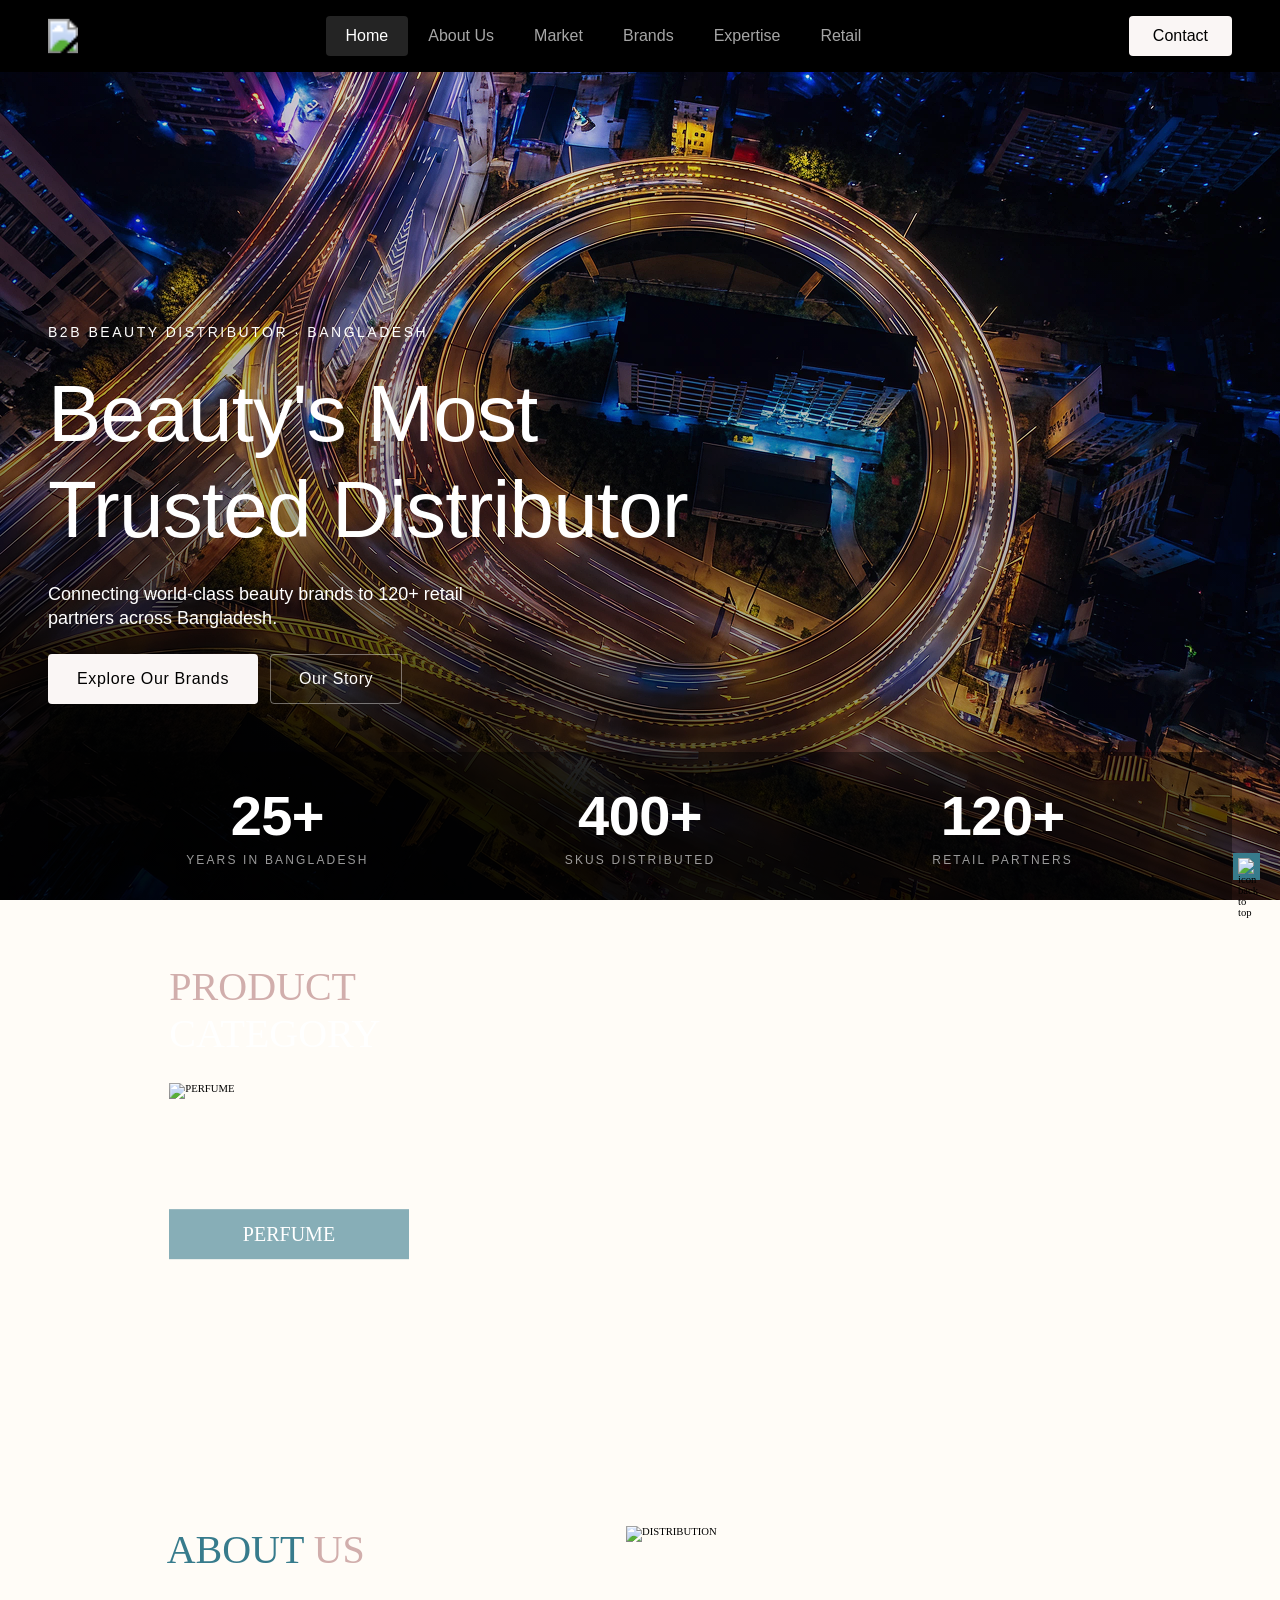
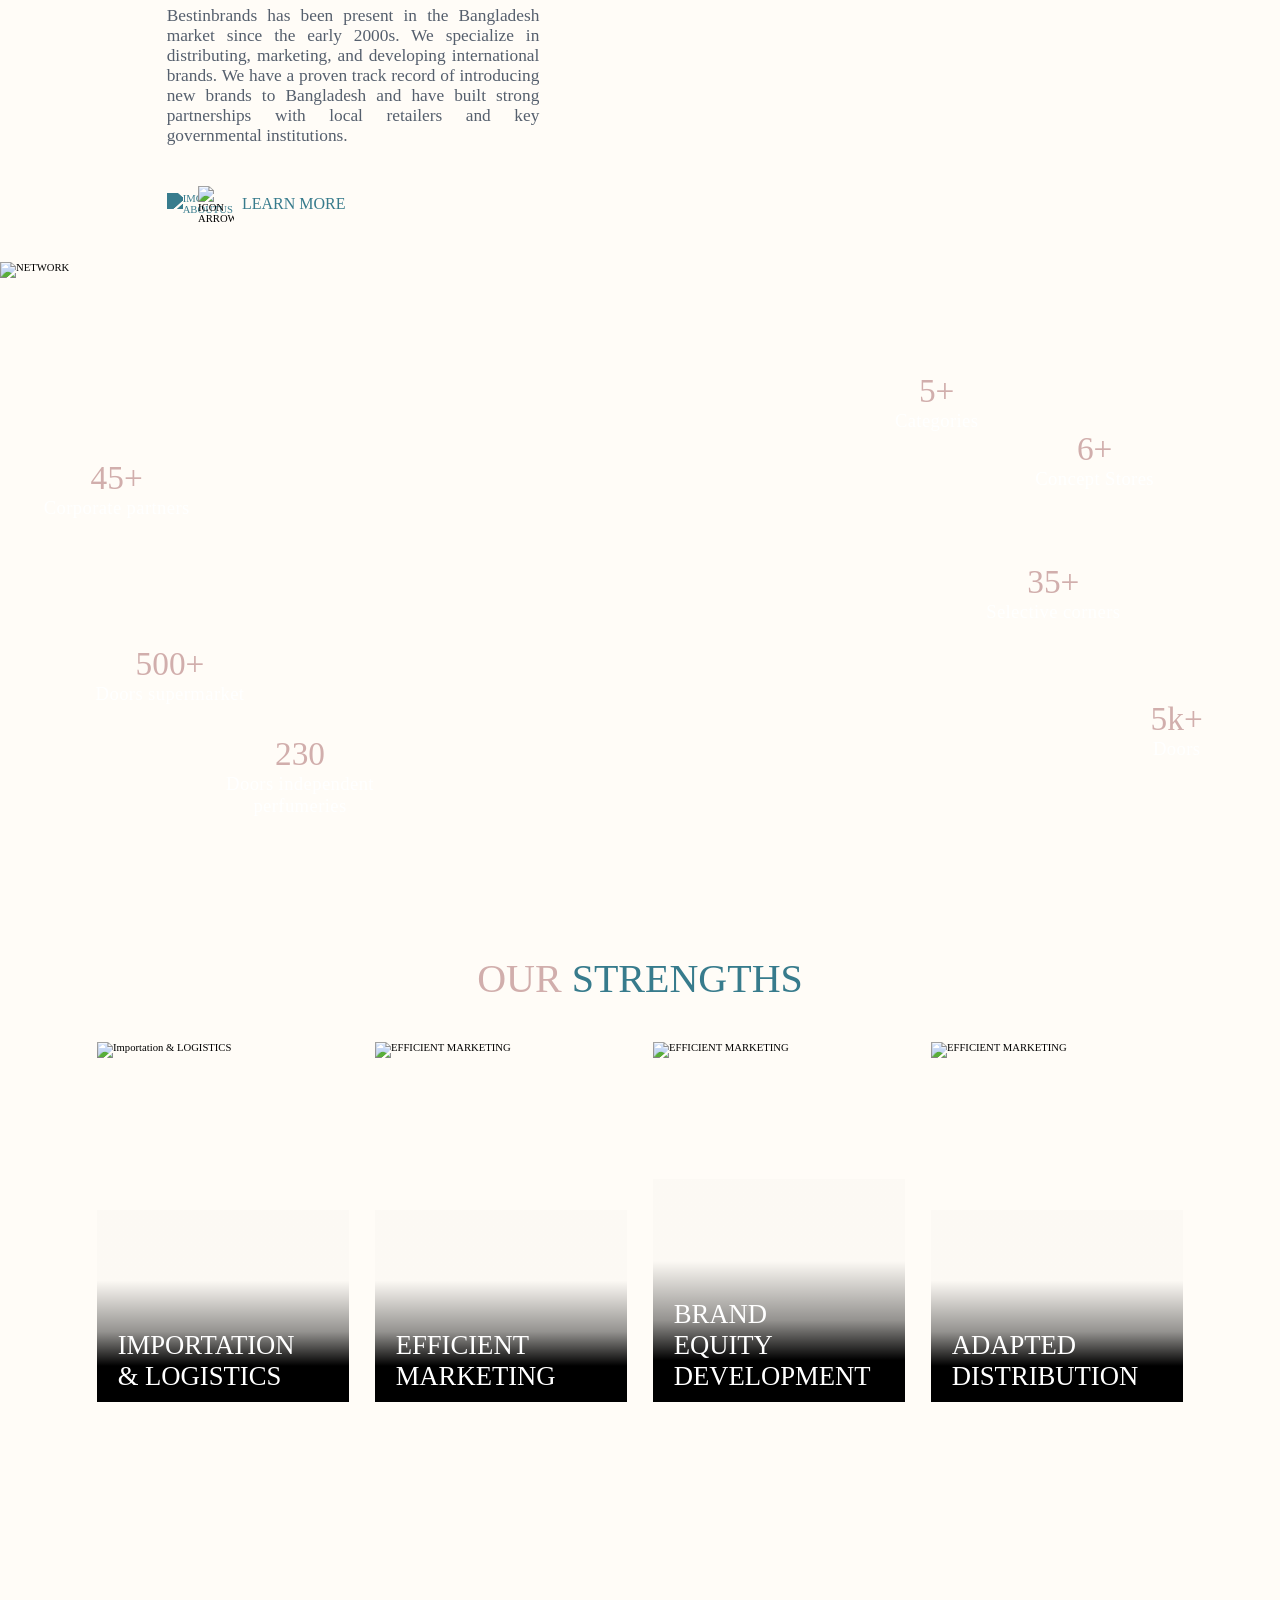
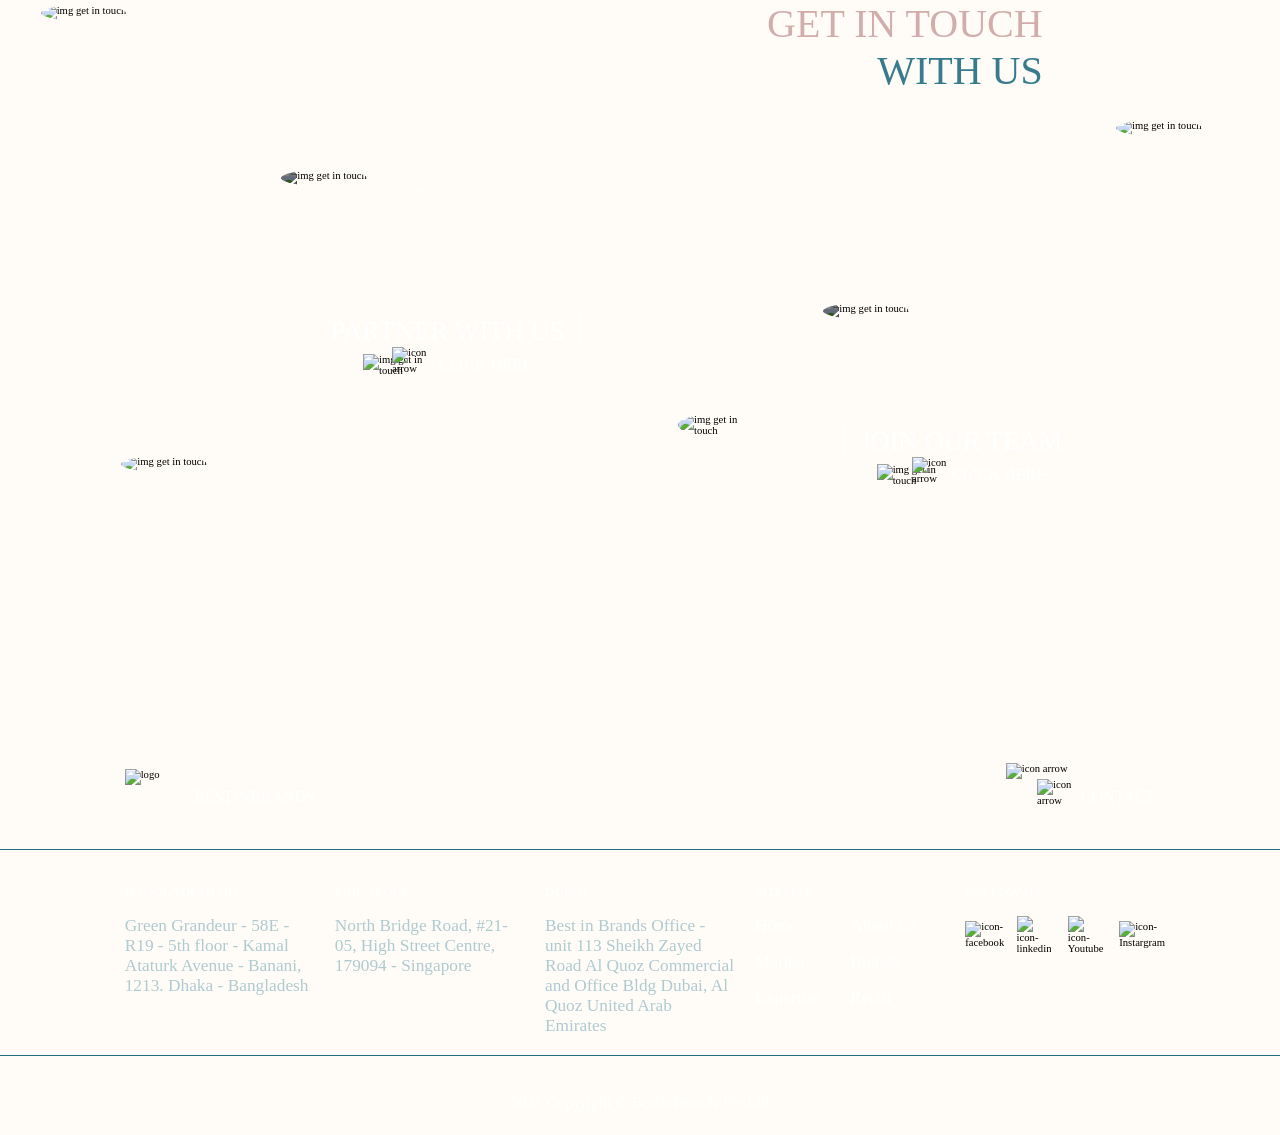
==== extract/home/index.html @ a6660594 "feat: modernize Home Hero, fix navigation, add scroll animations to About Us" ====
<!doctype html>
<html lang="en-US">

<head>
    <meta charset="UTF-8">
    <meta name="viewport" content="width=device-width, initial-scale=1">
    <link rel="profile" href="https://gmpg.org/xfn/11">

    <meta name='robots' content='index, follow, max-image-preview:large, max-snippet:-1, max-video-preview:-1' />

    <!-- This site is optimized with the Yoast SEO plugin v21.1 - https://yoast.com/wordpress/plugins/seo/ -->
    <title>BestinBrands - Bring international brands to Bangladesh</title>
    <meta name="description"
        content="BestinBrands is the leading distributor in Bangladesh for Beauty, F&amp;B, Toys and Sports, bringing 100+ international premium brands." />
    <link rel="canonical" href="https://bestinbrands.com/" />
    <meta property="og:locale" content="en_US" />
    <meta property="og:type" content="website" />
    <meta property="og:title" content="BestinBrands - Bring International Brands to Bangladesh" />
    <meta property="og:description"
        content="Leading Distributor of Premium Brands in Bangladesh for Beauty, F&amp;B, Toys and Sports. Your Trusted Leader with 100+ International Partners." />
    <meta property="og:url" content="https://bestinbrands.com/" />
    <meta property="og:site_name" content="BestinBrands" />
    <meta property="article:publisher" content="https://www.facebook.com/BestinbrandsBangladesh/" />
    <meta property="article:modified_time" content="2025-10-28T07:53:38+00:00" />
    <meta property="og:image"
        content="https://bestinbrands.com/wp-content/uploads/2023/09/Bestinbrands_Logo_Petrol.png" />
    <meta property="og:image:width" content="445" />
    <meta property="og:image:height" content="290" />
    <meta property="og:image:type" content="image/png" />
    <meta name="twitter:card" content="summary_large_image" />
    <meta name="twitter:title" content="BestinBrands - Bring International Brands to Bangladesh" />
    <meta name="twitter:description"
        content="Leading Distributor of Premium Brands in Bangladesh for Beauty, F&amp;B, Toys and Sports. Your Trusted Leader with 100+ International Partners." />
    <meta name="twitter:image"
        content="https://bestinbrands.com/wp-content/uploads/2023/09/Bestinbrands_Logo_Petrol.png" />
    <!-- Optimized with WP Meteor v3.3.1 - https://wordpress.org/plugins/wp-meteor/ -->
    <script data-wpmeteor-nooptimize="true">var _wpmeteor = { "gdpr": true, "rdelay": 86400000, "preload": true, "elementor-animations": true, "elementor-pp": true, "v": "3.3.1", "rest_url": "https:\/\/bestinbrands.com\/wp-json\/" }; (() => { try { new MutationObserver(function () { }), new PerformanceObserver(function () { }), Object.assign({}, {}), document.fonts.ready.then(function () { }) } catch { t = "wpmeteordisable=1", i = document.location.href, i.match(/[?&]wpmeteordisable/) || (o = "", i.indexOf("?") == -1 ? i.indexOf("#") == -1 ? o = i + "?" + t : o = i.replace("#", "?" + t + "#") : i.indexOf("#") == -1 ? o = i + "&" + t : o = i.replace("#", "&" + t + "#"), document.location.href = o) } var t, i, o; })();

    </script>
    <script data-wpmeteor-nooptimize="true">(() => {
            var M = class { constructor() { this.l = [] } emit(e, r = null) { this.l[e] && this.l[e].forEach(n => n(r)) } on(e, r) { this.l[e] ||= [], this.l[e].push(r) } off(e, r) { this.l[e] = (this.l[e] || []).filter(n => n !== r) } }; var h = new M; var _e = () => Math.round(performance.now()) / 1e3; var ke = document, Gt = "DOMContentLoaded", T = class { constructor() { this.known = [] } init() { let e, r, n = !1, o = s => { if (!n && s && s.fn && !s.__wpmeteor) { let d = function (i) { return ke.addEventListener(Gt, c => { i.bind(ke)(s, c, "jQueryMock") }), this }; this.known.push([s, s.fn.ready, s.fn.init.prototype.ready]), s.fn.ready = d, s.fn.init.prototype.ready = d, s.__wpmeteor = !0 } return s }; window.jQuery && (e = o(window.jQuery)), Object.defineProperty(window, "jQuery", { get() { return e }, set(s) { e = o(s) } }), Object.defineProperty(window, "$", { get() { return r }, set(s) { r = o(s) } }), h.on("l", () => n = !0) } unmock() { this.known.forEach(([e, r, n]) => { e.fn.ready = r, e.fn.init.prototype.ready = n }) } }; var xe = {}; ((t, e) => { try { let r = Object.defineProperty({}, e, { get: function () { return xe[e] = !0 } }); t.addEventListener(e, null, r), t.removeEventListener(e, null, r) } catch { } })(window, "passive"); var le = xe; var Ae = window, V = document, pe = "addEventListener", ue = "removeEventListener", Y = "removeAttribute", X = "getAttribute", Ut = "setAttribute", Re = "DOMContentLoaded", Ne = ["mouseover", "keydown", "touchmove", "touchend", "wheel"], Me = ["mouseover", "mouseout", "touchstart", "touchmove", "touchend", "click"], B = "data-wpmeteor-"; var P = class { init() { let e = !1, r = !1, n = c => { e || (e = !0, Ne.forEach(l => V.body[ue](l, n, le)), clearTimeout(r), h.emit("fi")) }, o = c => { let l = new MouseEvent("click", { view: c.view, bubbles: !0, cancelable: !0 }); return Object.defineProperty(l, "target", { writable: !1, value: c.target }), l }; h.on("i", () => { e || n() }); let s = [], d = c => { c.target && "dispatchEvent" in c.target && (c.type === "click" ? (c.preventDefault(), c.stopPropagation(), s.push(o(c))) : c.type !== "touchmove" && s.push(c), c.target[Ut](B + c.type, !0)) }; h.on("l", () => { Me.forEach(_ => Ae[ue](_, d)); let c; for (; c = s.shift();) { var l = c.target; l[X](B + "touchstart") && l[X](B + "touchend") && !l[X](B + "click") ? (l[X](B + "touchmove") || (l[Y](B + "touchmove"), s.push(o(c))), l[Y](B + "touchstart"), l[Y](B + "touchend")) : l[Y](B + c.type), l.dispatchEvent(c) } }); let i = () => { Ne.forEach(c => V.body[pe](c, n, le)), Me.forEach(c => Ae[pe](c, d)), V[ue](Re, i) }; V[pe](Re, i) } }; var Te = document, Z = Te.createElement("span"); Z.setAttribute("id", "elementor-device-mode"); Z.setAttribute("class", "elementor-screen-only"); var Bt = !1, Pe = () => (Bt || Te.body.appendChild(Z), getComputedStyle(Z, ":after").content.replace(/"/g, "")); var ee = window, Fe = document, Ie = Fe.documentElement; var We = "getAttribute", ze = "setAttribute", qe = t => t[We]("class") || "", He = (t, e) => t[ze]("class", e), je = () => { window.addEventListener("load", function () { let t = Pe(), e = Math.max(Ie.clientWidth || 0, ee.innerWidth || 0), r = Math.max(Ie.clientHeight || 0, ee.innerHeight || 0), n = ["_animation_" + t, "animation_" + t, "_animation", "_animation", "animation"]; Array.from(Fe.querySelectorAll(".elementor-invisible")).forEach(o => { let s = o.getBoundingClientRect(); if (s.top + ee.scrollY <= r && s.left + ee.scrollX < e) try { let i = JSON.parse(o[We]("data-settings")); if (i.trigger_source) return; let c = i._animation_delay || i.animation_delay || 0, l, _; for (var d = 0; d < n.length; d++)if (i[n[d]]) { _ = n[d], l = i[_]; break } if (l) { let Oe = qe(o), Lt = l === "none" ? Oe : Oe + " animated " + l, bt = setTimeout(() => { He(o, Lt.replace(/\belementor-invisible\b/, "")), n.forEach(Dt => delete i[Dt]), o[ze]("data-settings", JSON.stringify(i)) }, c); h.on("fi", () => { clearTimeout(bt), He(o, qe(o).replace(new RegExp("\b" + l + "\b"), "")) }) } } catch (i) { console.error(i) } }) }) }; var fe = document, Qe = "getAttribute", Ct = "setAttribute", me = "querySelectorAll", Ke = "data-in-mega_smartmenus", $e = () => { let t = fe.createElement("div"); t.innerHTML = '<span class="sub-arrow --wp-meteor"><i class="fa" aria-hidden="true"></i></span>'; let e = t.firstChild, r = n => { let o = []; for (; n = n.previousElementSibling;)o.push(n); return o }; fe.addEventListener("DOMContentLoaded", function () { Array.from(fe[me](".pp-advanced-menu ul")).forEach(n => { if (n[Qe](Ke)) return; (n[Qe]("class") || "").match(/\bmega-menu\b/) && n[me]("ul").forEach(d => { d[Ct](Ke, !0) }); let o = r(n), s = o.filter(d => d).filter(d => d.tagName === "A").pop(); if (s || (s = o.map(d => Array.from(d[me]("a"))).filter(d => d).flat().pop()), s) { let d = e.cloneNode(!0); s.appendChild(d), new MutationObserver(c => { c.forEach(({ addedNodes: l }) => { l.forEach(_ => { if (_.nodeType === 1 && _.tagName === "SPAN") try { s.removeChild(d) } catch { } }) }) }).observe(s, { childList: !0 }) } }) }) }; var v = "DOMContentLoaded", y = "readystatechange", b = "message"; var K = "SCRIPT", St = () => { }, x = console.error, u = "data-wpmeteor-", U = Object.defineProperty, De = Object.defineProperties, Ge = "javascript/blocked", at = /^(text\/javascript|module)$/i, dt = "requestAnimationFrame", lt = "requestIdleCallback", oe = "setTimeout", p = window, a = document, w = "addEventListener", ie = "removeEventListener", f = "getAttribute", q = "setAttribute", N = "removeAttribute", G = "hasAttribute", m = "load", ce = "error", $ = p.constructor.name + "::", J = a.constructor.name + "::", pt = function (t, e) { e = e || p; for (var r = 0; r < this.length; r++)t.call(e, this[r], r, this) }; "NodeList" in p && !NodeList.prototype.forEach && (NodeList.prototype.forEach = pt); "HTMLCollection" in p && !HTMLCollection.prototype.forEach && (HTMLCollection.prototype.forEach = pt); _wpmeteor["elementor-animations"] && je(); _wpmeteor["elementor-pp"] && $e(); var D = [], k = [], Je = window.innerHeight || document.documentElement.clientHeight, Ve = window.innerWidth || document.documentElement.clientWidth, te = !1, R = [], g = {}, ut = !1, Ue = !1, Ot = 0, re = a.visibilityState === "visible" ? p[dt] : p[oe], ft = p[lt] || re; a[w]("visibilitychange", () => { re = a.visibilityState === "visible" ? p[dt] : p[oe], ft = p[lt] || re }); var E = p[oe], ne, I = ["src", "async", "defer", "type", "integrity"], F = Object, W = "definePropert"; F[W + "y"] = (t, e, r) => t === p && ["jQuery", "onload"].indexOf(e) >= 0 || (t === a || t === a.body) && ["readyState", "write", "writeln", "on" + y].indexOf(e) >= 0 ? (["on" + y, "on" + m].indexOf(e) && r.set && (g["on" + y] = g["on" + y] || [], g["on" + y].push(r.set)), t) : t instanceof HTMLScriptElement && I.indexOf(e) >= 0 ? (t[e + "Getters"] || (t[e + "Getters"] = [], t[e + "Setters"] = [], U(t, e, { set(n) { t[e + "Setters"].forEach(o => o.call(t, n)) }, get() { return t[e + "Getters"].slice(-1)[0]() } })), r.get && t[e + "Getters"].push(r.get), r.set && t[e + "Setters"].push(r.set), t) : U(t, e, r); F[W + "ies"] = (t, e) => { for (let r in e) F[W + "y"](t, r, e[r]); return t }; var H, he, S = a[w].bind(a), mt = a[ie].bind(a), O = p[w].bind(p), ae = p[ie].bind(p); typeof EventTarget < "u" && (H = EventTarget.prototype.addEventListener, he = EventTarget.prototype.removeEventListener, S = H.bind(a), mt = he.bind(a), O = H.bind(p), ae = he.bind(p)); var C = a.createElement.bind(a), de = a.__proto__.__lookupGetter__("readyState").bind(a), Ye = "loading"; U(a, "readyState", { get() { return Ye }, set(t) { return Ye = t } }); var Xe = t => R.filter(([e, , r], n) => { if (!(t.indexOf(e.type) < 0)) { r || (r = e.target); try { let o = r.constructor.name + "::" + e.type; for (let s = 0; s < g[o].length; s++)if (g[o][s]) { let d = o + "::" + n + "::" + s; if (!ve[d]) return !0 } } catch { } } }).length, z, ve = {}, j = t => { R.forEach(([e, r, n], o) => { if (!(t.indexOf(e.type) < 0)) { n || (n = e.target); try { let s = n.constructor.name + "::" + e.type; if ((g[s] || []).length) for (let d = 0; d < g[s].length; d++) { let i = g[s][d]; if (i) { let c = s + "::" + o + "::" + d; if (!ve[c]) { ve[c] = !0, a.readyState = r, z = s; try { Ot++, !i.prototype || i.prototype.constructor === i ? i.bind(n)(e) : i(e) } catch (l) { x(l, i) } z = null } } } } catch (s) { x(s) } } }) }; S(v, t => { R.push([t, de(), a]) }); S(y, t => { R.push([t, de(), a]) }); O(v, t => { R.push([t, de(), p]) }); var ht = new T; O(m, t => { R.push([t, de(), p]), A || (j([v, y, b, m]), ht.init()) }); var gt = t => { R.push([t, a.readyState, p]) }, _t = () => { ae(b, gt), (g[$ + "message"] || []).forEach(t => { O(b, t) }) }; O(b, gt); h.on("fi", a.dispatchEvent.bind(a, new CustomEvent("fi"))); h.on("fi", () => { Ue = !0, A = !0, yt(), a.readyState = "loading", E(L) }); var vt = () => { ut = !0, Ue && !A && (a.readyState = "loading", E(L)), ae(m, vt) }; O(m, vt); _wpmeteor.rdelay >= 0 && new P().init(_wpmeteor.rdelay); var Ee = 1, Ze = () => { --Ee || E(h.emit.bind(h, "l")) }; var A = !1, L = () => { let t = D.shift(); if (t) t[f](u + "src") ? t[G](u + "async") ? (Ee++, ge(t, Ze), E(L)) : ge(t, E.bind(null, L)) : (t.origtype == Ge && ge(t), E(L)); else if (Xe([v, y, b])) j([v, y, b]), E(L); else if (Ue && ut) if (Xe([m, b])) j([m, b]), E(L); else if (Ee > 1) ft(L); else if (k.length) { for (; k.length;)D.push(k.shift()); yt(), E(L) } else { if (p.RocketLazyLoadScripts) try { RocketLazyLoadScripts.run() } catch (e) { x(e) } a.readyState = "complete", _t(), ht.unmock(), A = !1, te = !0, p[oe](Ze) } else A = !1 }, ye = t => { let e = C(K), r = t.attributes; for (var n = r.length - 1; n >= 0; n--)e[q](r[n].name, r[n].value); let o = t[f](u + "type"); return o ? e.type = o : e.type = "text/javascript", (t.textContent || "").match(/^\s*class RocketLazyLoadScripts/) ? e.textContent = t.textContent.replace(/^\s*class\s*RocketLazyLoadScripts/, "window.RocketLazyLoadScripts=class").replace("RocketLazyLoadScripts.run();", "") : e.textContent = t.textContent, ["after", "type", "src", "async", "defer"].forEach(s => e[N](u + s)), e }, et = (t, e) => { let r = t.parentNode; if (r) { if ((r.nodeType === 11 ? C(r.host.tagName) : C(r.tagName)).appendChild(r.replaceChild(e, t)), !r.isConnected) { x("Parent for", t, " is not part of the DOM"); return } return t } x("No parent for", t) }, ge = (t, e) => { let r = t[f](u + "src"); if (r) { let n = ye(t), o = H ? H.bind(n) : n[w].bind(n); t.getEventListeners && t.getEventListeners().forEach(([i, c]) => { o(i, c) }), e && (o(m, e), o(ce, e)), n.src = r; let s = et(t, n), d = n[f]("type"); (!s || t[G]("nomodule") || d && !at.test(d)) && e && e() } else t.origtype === Ge ? et(t, ye(t)) : e && e() }, Be = (t, e) => { let r = (g[t] || []).indexOf(e); if (r >= 0) return g[t][r] = void 0, !0 }, tt = (t, e, ...r) => { if ("HTMLDocument::" + v == z && t === v && !e.toString().match(/jQueryMock/)) { h.on("l", a.addEventListener.bind(a, t, e, ...r)); return } if (e && (t === v || t === y)) { let n = J + t; g[n] = g[n] || [], g[n].push(e), te && j([t]); return } return S(t, e, ...r) }, rt = (t, e) => { if (t === v) { let r = J + t; Be(r, e) } return mt(t, e) }; De(a, { [w]: { get() { return tt }, set() { return tt } }, [ie]: { get() { return rt }, set() { return rt } } }); var nt = {}, we = t => { if (t) try { t.match(/^\/\/\w+/) && (t = a.location.protocol + t); let e = new URL(t), r = e.origin; if (r && !nt[r] && a.location.host !== e.host) { let n = C("link"); n.rel = "preconnect", n.href = r, a.head.appendChild(n), nt[r] = !0 } } catch { } }, Q = {}, Et = (t, e, r, n) => { var o = C("link"); o.rel = e ? "modulepre" + m : "pre" + m, o.as = "script", r && o[q]("crossorigin", r), o.href = t, n.appendChild(o), Q[t] = !0 }, yt = () => { if (_wpmeteor.preload && D.length) { let t = a.createDocumentFragment(); D.forEach(e => { let r = e[f](u + "src"); r && !Q[r] && !e[f](u + "integrity") && !e[G]("nomodule") && Et(r, e[f](u + "type") == "module", e[G]("crossorigin") && e[f]("crossorigin"), t) }), re(a.head.appendChild.bind(a.head, t)) } }; S(v, () => { let t = [...D]; D.splice(0, D.length), [...a.querySelectorAll("script[" + u + "after]"), ...t].forEach(e => { if (se.some(n => n === e)) return; let r = e.__lookupGetter__("type").bind(e); U(e, "origtype", { get() { return r() } }), (e[f](u + "src") || "").match(/\/gtm.js\?/) ? k.push(e) : e[G](u + "async") ? k.unshift(e) : D.push(e), se.push(e) }) }); var Le = function (...t) { let e = C(...t); if (t[0].toUpperCase() !== K || !A) return e; let r = e[q].bind(e), n = e[f].bind(e), o = e[G].bind(e); r(u + "after", "REORDER"), r(u + "type", "text/javascript"), e.type = Ge; let s = []; e.getEventListeners = () => s, F[W + "ies"](e, { onreadystatechange: { set(i) { s.push([m, i]) } }, onload: { set(i) { s.push([m, i]) } }, onerror: { set(i) { s.push([ce, i]) } } }), I.forEach(i => { let c = e.__lookupGetter__(i).bind(e); F[W + "y"](e, i, { set(l) { return l ? e[q](u + i, l) : e[N](u + i) }, get() { return e[f](u + i) } }), U(e, "orig" + i, { get() { return c() } }) }), e[w] = function (i, c) { s.push([i, c]) }, e[q] = function (i, c) { if (I.includes(i)) return c ? r(u + i, c) : e[N](u + i);["onload", "onerror", "onreadystatechange"].includes(i) ? c ? (r(u + i, c), r(i, 'document.dispatchEvent(new CustomEvent("wpmeteor:load", { detail: { event: event, target: this } }))')) : (e[N](i), e[N](u + i, c)) : r(i, c) }, e[f] = function (i) { return I.indexOf(i) >= 0 ? n(u + i) : n(i) }, e[G] = function (i) { return I.indexOf(i) >= 0 ? o(u + i) : o(i) }; let d = e.attributes; return U(e, "attributes", { get() { return [...d].filter(c => c.name !== "type" && c.name !== u + "after").map(c => ({ name: c.name.match(new RegExp(u)) ? c.name.replace(u, "") : c.name, value: c.value })) } }), e }; Object.defineProperty(a, "createElement", { set(t) { t !== Le && (ne = t) }, get() { return ne || Le } }); var se = [], Ce = new MutationObserver(t => { A && t.forEach(({ addedNodes: e, target: r }) => { e.forEach(n => { if (n.nodeType === 1) if (K === n.tagName) if (n[f](u + "after") === "REORDER" && (!n[f](u + "type") || at.test(n[f](u + "type")))) { let o = n[f](u + "src"); se.filter(s => s === n).length && x("Inserted twice", n), n.parentNode ? (se.push(n), (o || "").match(/\/gtm.js\?/) ? (k.push(n), we(o)) : n[G](u + "async") ? (k.unshift(n), we(o)) : (o && !n[f](u + "integrity") && !n[G]("nomodule") && !Q[o] && (St(_e(), "pre preload", D.length), Et(o, n[f](u + "type") == "module", n[G]("crossorigin") && n[f]("crossorigin"), a.head)), D.push(n))) : (n.addEventListener(m, s => s.target.parentNode.removeChild(s.target)), n.addEventListener(ce, s => s.target.parentNode.removeChild(s.target)), r.appendChild(n)) } else h.emit("s", n.src); else n.tagName === "LINK" && n[f]("as") === "script" && (Q[n[f]("href")] = !0) }) }) }), wt = { childList: !0, subtree: !0, attributes: !0, attributeOldValue: !0 }; Ce.observe(a.documentElement, wt); var kt = HTMLElement.prototype.attachShadow; HTMLElement.prototype.attachShadow = function (t) { let e = kt.call(this, t); return t.mode === "open" && Ce.observe(e, wt), e }; h.on("l", () => { (!ne || ne === Le) && (a.createElement = C, Ce.disconnect()), a.dispatchEvent(new CustomEvent("l")) }); var be = t => { let e, r; !a.currentScript || !a.currentScript.parentNode ? (e = a.body, r = e.lastChild) : (r = a.currentScript, e = r.parentNode); try { let n = C("div"); n.innerHTML = t, Array.from(n.childNodes).forEach(o => { o.nodeName === K ? e.insertBefore(ye(o), r) : e.insertBefore(o, r) }) } catch (n) { x(n) } }, st = t => be(t + `
`); De(a, { write: { get() { return be }, set(t) { return be = t } }, writeln: { get() { return st }, set(t) { return st = t } } }); var ot = (t, e, ...r) => { if ("Window::" + v == z && t === v && !e.toString().match(/jQueryMock/)) { h.on("l", p.addEventListener.bind(p, t, e, ...r)); return } if ("Window::" + m == z && t === m) { h.on("l", p.addEventListener.bind(p, t, e, ...r)); return } if (e && (t === m || t === v || t === b && !te)) { let n = t === v ? J + t : $ + t; g[n] = g[n] || [], g[n].push(e), te && j([t]); return } return O(t, e, ...r) }, it = (t, e) => { if (t === m) { let r = t === v ? J + t : $ + t; Be(r, e) } return ae(t, e) }; De(p, { [w]: { get() { return ot }, set() { return ot } }, [ie]: { get() { return it }, set() { return it } } }); var Se = t => { let e; return { get() { return e }, set(r) { return e && Be(t, r), g[t] = g[t] || [], g[t].push(r), e = r } } }; S("wpmeteor:load", t => { let { target: e, event: r } = t.detail, n = e === p ? a.body : e, o = n[f](u + "on" + r.type); n[N](u + "on" + r.type); try { let s = new Function("event", o); e === p ? p[w](m, p[w].bind(p, m, s)) : s.call(e, r) } catch (s) { console.err(s) } }); { let t = Se($ + m); U(p, "onload", t), S(v, () => { U(a.body, "onload", t) }) } U(a, "onreadystatechange", Se(J + y)); U(p, "onmessage", Se($ + b)); if (!1) try { } catch (t) { } var xt = t => { let r = { "4g": 1250, "3g": 2500, "2g": 2500 }[(navigator.connection || {}).effectiveType] || 0, n = t.getBoundingClientRect(), o = { top: -1 * Je - r, left: -1 * Ve - r, bottom: Je + r, right: Ve + r }; return !(n.left >= o.right || n.right <= o.left || n.top >= o.bottom || n.bottom <= o.top) }, ct = (t = !0) => { let e = 1, r = -1, n = {}, o = () => { r++, --e || E(h.emit.bind(h, "i"), _wpmeteor.rdelay) }; Array.from(a.getElementsByTagName("*")).forEach(s => { let d, i, c; if (s.tagName === "IMG") { let l = s.currentSrc || s.src; l && !n[l] && !l.match(/^data:/i) && ((s.loading || "").toLowerCase() !== "lazy" || xt(s)) && (d = l) } else if (s.tagName === K) we(s[f](u + "src")); else if (s.tagName === "LINK" && s[f]("as") === "script" && ["pre" + m, "modulepre" + m].indexOf(s[f]("rel")) >= 0) Q[s[f]("href")] = !0; else if ((i = p.getComputedStyle(s)) && (c = (i.backgroundImage || "").match(/^url\s*\((.*?)\)/i)) && (c || []).length) { let l = c[0].slice(4, -1).replace(/"/g, ""); !n[l] && !l.match(/^data:/i) && (d = l) } if (d) { n[d] = !0; let l = new Image; t && (e++, l[w](m, o), l[w](ce, o)), l.src = d } }), a.fonts.ready.then(() => { o() }) }; _wpmeteor.rdelay === 0 ? S(v, () => E(ct.bind(null, !1))) : O(m, ct);
        })();
        //0.1.16

    </script>
    <script type="application/ld+json"
        class="yoast-schema-graph">{"@context":"https://schema.org","@graph":[{"@type":"WebPage","@id":"https://bestinbrands.com/","url":"https://bestinbrands.com/","name":"BestinBrands - Bring international brands to Bangladesh","isPartOf":{"@id":"https://bestinbrands.com/#website"},"about":{"@id":"https://bestinbrands.com/#organization"},"datePublished":"2023-07-25T02:16:25+00:00","dateModified":"2025-10-28T07:53:38+00:00","description":"BestinBrands is the leading distributor in Bangladesh for Beauty, F&B, Toys and Sports, bringing 100+ international premium brands.","breadcrumb":{"@id":"https://bestinbrands.com/#breadcrumb"},"inLanguage":"en-US","potentialAction":[{"@type":"ReadAction","target":["https://bestinbrands.com/"]}]},{"@type":"BreadcrumbList","@id":"https://bestinbrands.com/#breadcrumb","itemListElement":[{"@type":"ListItem","position":1,"name":"Home"}]},{"@type":"WebSite","@id":"https://bestinbrands.com/#website","url":"https://bestinbrands.com/","name":"BestinBrands","description":"","publisher":{"@id":"https://bestinbrands.com/#organization"},"potentialAction":[{"@type":"SearchAction","target":{"@type":"EntryPoint","urlTemplate":"https://bestinbrands.com/?s={search_term_string}"},"query-input":"required name=search_term_string"}],"inLanguage":"en-US"},{"@type":"Organization","@id":"https://bestinbrands.com/#organization","name":"BestinBrands - Bring international brands in Bangladesh","url":"https://bestinbrands.com/","logo":{"@type":"ImageObject","inLanguage":"en-US","@id":"https://bestinbrands.com/#/schema/logo/image/","url":"https://bestinbrands.com/wp-content/uploads/2023/09/cropped-cropped-bestinbrands-logo.png","contentUrl":"https://bestinbrands.com/wp-content/uploads/2023/09/cropped-cropped-bestinbrands-logo.png","width":512,"height":512,"caption":"BestinBrands - Bring international brands in Bangladesh"},"image":{"@id":"https://bestinbrands.com/#/schema/logo/image/"},"sameAs":["https://www.facebook.com/BestinbrandsBangladesh/","https://www.linkedin.com/company/bestinbrands/","https://www.youtube.com/@BestinBrands","https://www.instagram.com/bestinbrands/"]}]}</script>
    <!-- / Yoast SEO plugin. -->


    <link rel="alternate" type="application/rss+xml" title="BestinBrands &raquo; Feed"
        href="https://bestinbrands.com/feed/" />
    <link rel="alternate" type="application/rss+xml" title="BestinBrands &raquo; Comments Feed"
        href="https://bestinbrands.com/comments/feed/" />
    <script data-wpmeteor-after="REORDER" type="javascript/blocked" data-wpmeteor-type="text/javascript">
window._wpemojiSettings = {"baseUrl":"https:\/\/s.w.org\/images\/core\/emoji\/14.0.0\/72x72\/","ext":".png","svgUrl":"https:\/\/s.w.org\/images\/core\/emoji\/14.0.0\/svg\/","svgExt":".svg","source":{"concatemoji":"https:\/\/bestinbrands.com\/wp-includes\/js\/wp-emoji-release.min.js?ver=6.2.2"}};
/*! This file is auto-generated */
!function(e,a,t){var n,r,o,i=a.createElement("canvas"),p=i.getContext&&i.getContext("2d");function s(e,t){p.clearRect(0,0,i.width,i.height),p.fillText(e,0,0);e=i.toDataURL();return p.clearRect(0,0,i.width,i.height),p.fillText(t,0,0),e===i.toDataURL()}function c(e){var t=a.createElement("script");t.src=e,t.defer=t.type="text/javascript",a.getElementsByTagName("head")[0].appendChild(t)}for(o=Array("flag","emoji"),t.supports={everything:!0,everythingExceptFlag:!0},r=0;r<o.length;r++)t.supports[o[r]]=function(e){if(p&&p.fillText)switch(p.textBaseline="top",p.font="600 32px Arial",e){case"flag":return s("\ud83c\udff3\ufe0f\u200d\u26a7\ufe0f","\ud83c\udff3\ufe0f\u200b\u26a7\ufe0f")?!1:!s("\ud83c\uddfa\ud83c\uddf3","\ud83c\uddfa\u200b\ud83c\uddf3")&&!s("\ud83c\udff4\udb40\udc67\udb40\udc62\udb40\udc65\udb40\udc6e\udb40\udc67\udb40\udc7f","\ud83c\udff4\u200b\udb40\udc67\u200b\udb40\udc62\u200b\udb40\udc65\u200b\udb40\udc6e\u200b\udb40\udc67\u200b\udb40\udc7f");case"emoji":return!s("\ud83e\udef1\ud83c\udffb\u200d\ud83e\udef2\ud83c\udfff","\ud83e\udef1\ud83c\udffb\u200b\ud83e\udef2\ud83c\udfff")}return!1}(o[r]),t.supports.everything=t.supports.everything&&t.supports[o[r]],"flag"!==o[r]&&(t.supports.everythingExceptFlag=t.supports.everythingExceptFlag&&t.supports[o[r]]);t.supports.everythingExceptFlag=t.supports.everythingExceptFlag&&!t.supports.flag,t.DOMReady=!1,t.readyCallback=function(){t.DOMReady=!0},t.supports.everything||(n=function(){t.readyCallback()},a.addEventListener?(a.addEventListener("DOMContentLoaded",n,!1),e.addEventListener("load",n,!1)):(e.attachEvent("onload",n),a.attachEvent("onreadystatechange",function(){"complete"===a.readyState&&t.readyCallback()})),(e=t.source||{}).concatemoji?c(e.concatemoji):e.wpemoji&&e.twemoji&&(c(e.twemoji),c(e.wpemoji)))}(window,document,window._wpemojiSettings);
</script>
    <style>
        img.wp-smiley,
        img.emoji {
            display: inline !important;
            border: none !important;
            box-shadow: none !important;
            height: 1em !important;
            width: 1em !important;
            margin: 0 0.07em !important;
            vertical-align: -0.1em !important;
            background: none !important;
            padding: 0 !important;
        }
    </style>
    <link rel='stylesheet' id='wp-block-library-css' href='css/wp-block-library.min.css' media='all' />
    <link rel='stylesheet' id='classic-theme-styles-css' href='css/classic-themes.min.css' media='all' />
    <style id='global-styles-inline-css'>
        body {
            --wp--preset--color--black: #000000;
            --wp--preset--color--cyan-bluish-gray: #abb8c3;
            --wp--preset--color--white: #ffffff;
            --wp--preset--color--pale-pink: #f78da7;
            --wp--preset--color--vivid-red: #cf2e2e;
            --wp--preset--color--luminous-vivid-orange: #ff6900;
            --wp--preset--color--luminous-vivid-amber: #fcb900;
            --wp--preset--color--light-green-cyan: #7bdcb5;
            --wp--preset--color--vivid-green-cyan: #00d084;
            --wp--preset--color--pale-cyan-blue: #8ed1fc;
            --wp--preset--color--vivid-cyan-blue: #0693e3;
            --wp--preset--color--vivid-purple: #9b51e0;
            --wp--preset--gradient--vivid-cyan-blue-to-vivid-purple: linear-gradient(135deg, rgba(6, 147, 227, 1) 0%, rgb(155, 81, 224) 100%);
            --wp--preset--gradient--light-green-cyan-to-vivid-green-cyan: linear-gradient(135deg, rgb(122, 220, 180) 0%, rgb(0, 208, 130) 100%);
            --wp--preset--gradient--luminous-vivid-amber-to-luminous-vivid-orange: linear-gradient(135deg, rgba(252, 185, 0, 1) 0%, rgba(255, 105, 0, 1) 100%);
            --wp--preset--gradient--luminous-vivid-orange-to-vivid-red: linear-gradient(135deg, rgba(255, 105, 0, 1) 0%, rgb(207, 46, 46) 100%);
            --wp--preset--gradient--very-light-gray-to-cyan-bluish-gray: linear-gradient(135deg, rgb(238, 238, 238) 0%, rgb(169, 184, 195) 100%);
            --wp--preset--gradient--cool-to-warm-spectrum: linear-gradient(135deg, rgb(74, 234, 220) 0%, rgb(151, 120, 209) 20%, rgb(207, 42, 186) 40%, rgb(238, 44, 130) 60%, rgb(251, 105, 98) 80%, rgb(254, 248, 76) 100%);
            --wp--preset--gradient--blush-light-purple: linear-gradient(135deg, rgb(255, 206, 236) 0%, rgb(152, 150, 240) 100%);
            --wp--preset--gradient--blush-bordeaux: linear-gradient(135deg, rgb(254, 205, 165) 0%, rgb(254, 45, 45) 50%, rgb(107, 0, 62) 100%);
            --wp--preset--gradient--luminous-dusk: linear-gradient(135deg, rgb(255, 203, 112) 0%, rgb(199, 81, 192) 50%, rgb(65, 88, 208) 100%);
            --wp--preset--gradient--pale-ocean: linear-gradient(135deg, rgb(255, 245, 203) 0%, rgb(182, 227, 212) 50%, rgb(51, 167, 181) 100%);
            --wp--preset--gradient--electric-grass: linear-gradient(135deg, rgb(202, 248, 128) 0%, rgb(113, 206, 126) 100%);
            --wp--preset--gradient--midnight: linear-gradient(135deg, rgb(2, 3, 129) 0%, rgb(40, 116, 252) 100%);
            --wp--preset--duotone--dark-grayscale: url('#wp-duotone-dark-grayscale');
            --wp--preset--duotone--grayscale: url('#wp-duotone-grayscale');
            --wp--preset--duotone--purple-yellow: url('#wp-duotone-purple-yellow');
            --wp--preset--duotone--blue-red: url('#wp-duotone-blue-red');
            --wp--preset--duotone--midnight: url('#wp-duotone-midnight');
            --wp--preset--duotone--magenta-yellow: url('#wp-duotone-magenta-yellow');
            --wp--preset--duotone--purple-green: url('#wp-duotone-purple-green');
            --wp--preset--duotone--blue-orange: url('#wp-duotone-blue-orange');
            --wp--preset--font-size--small: 13px;
            --wp--preset--font-size--medium: 20px;
            --wp--preset--font-size--large: 36px;
            --wp--preset--font-size--x-large: 42px;
            --wp--preset--spacing--20: 0.44rem;
            --wp--preset--spacing--30: 0.67rem;
            --wp--preset--spacing--40: 1rem;
            --wp--preset--spacing--50: 1.5rem;
            --wp--preset--spacing--60: 2.25rem;
            --wp--preset--spacing--70: 3.38rem;
            --wp--preset--spacing--80: 5.06rem;
            --wp--preset--shadow--natural: 6px 6px 9px rgba(0, 0, 0, 0.2);
            --wp--preset--shadow--deep: 12px 12px 50px rgba(0, 0, 0, 0.4);
            --wp--preset--shadow--sharp: 6px 6px 0px rgba(0, 0, 0, 0.2);
            --wp--preset--shadow--outlined: 6px 6px 0px -3px rgba(255, 255, 255, 1), 6px 6px rgba(0, 0, 0, 1);
            --wp--preset--shadow--crisp: 6px 6px 0px rgba(0, 0, 0, 1);
        }

        :where(.is-layout-flex) {
            gap: 0.5em;
        }

        body .is-layout-flow>.alignleft {
            float: left;
            margin-inline-start: 0;
            margin-inline-end: 2em;
        }

        body .is-layout-flow>.alignright {
            float: right;
            margin-inline-start: 2em;
            margin-inline-end: 0;
        }

        body .is-layout-flow>.aligncenter {
            margin-left: auto !important;
            margin-right: auto !important;
        }

        body .is-layout-constrained>.alignleft {
            float: left;
            margin-inline-start: 0;
            margin-inline-end: 2em;
        }

        body .is-layout-constrained>.alignright {
            float: right;
            margin-inline-start: 2em;
            margin-inline-end: 0;
        }

        body .is-layout-constrained>.aligncenter {
            margin-left: auto !important;
            margin-right: auto !important;
        }

        body .is-layout-constrained> :where(:not(.alignleft):not(.alignright):not(.alignfull)) {
            max-width: var(--wp--style--global--content-size);
            margin-left: auto !important;
            margin-right: auto !important;
        }

        body .is-layout-constrained>.alignwide {
            max-width: var(--wp--style--global--wide-size);
        }

        body .is-layout-flex {
            display: flex;
        }

        body .is-layout-flex {
            flex-wrap: wrap;
            align-items: center;
        }

        body .is-layout-flex>* {
            margin: 0;
        }

        :where(.wp-block-columns.is-layout-flex) {
            gap: 2em;
        }

        .has-black-color {
            color: var(--wp--preset--color--black) !important;
        }

        .has-cyan-bluish-gray-color {
            color: var(--wp--preset--color--cyan-bluish-gray) !important;
        }

        .has-white-color {
            color: var(--wp--preset--color--white) !important;
        }

        .has-pale-pink-color {
            color: var(--wp--preset--color--pale-pink) !important;
        }

        .has-vivid-red-color {
            color: var(--wp--preset--color--vivid-red) !important;
        }

        .has-luminous-vivid-orange-color {
            color: var(--wp--preset--color--luminous-vivid-orange) !important;
        }

        .has-luminous-vivid-amber-color {
            color: var(--wp--preset--color--luminous-vivid-amber) !important;
        }

        .has-light-green-cyan-color {
            color: var(--wp--preset--color--light-green-cyan) !important;
        }

        .has-vivid-green-cyan-color {
            color: var(--wp--preset--color--vivid-green-cyan) !important;
        }

        .has-pale-cyan-blue-color {
            color: var(--wp--preset--color--pale-cyan-blue) !important;
        }

        .has-vivid-cyan-blue-color {
            color: var(--wp--preset--color--vivid-cyan-blue) !important;
        }

        .has-vivid-purple-color {
            color: var(--wp--preset--color--vivid-purple) !important;
        }

        .has-black-background-color {
            background-color: var(--wp--preset--color--black) !important;
        }

        .has-cyan-bluish-gray-background-color {
            background-color: var(--wp--preset--color--cyan-bluish-gray) !important;
        }

        .has-white-background-color {
            background-color: var(--wp--preset--color--white) !important;
        }

        .has-pale-pink-background-color {
            background-color: var(--wp--preset--color--pale-pink) !important;
        }

        .has-vivid-red-background-color {
            background-color: var(--wp--preset--color--vivid-red) !important;
        }

        .has-luminous-vivid-orange-background-color {
            background-color: var(--wp--preset--color--luminous-vivid-orange) !important;
        }

        .has-luminous-vivid-amber-background-color {
            background-color: var(--wp--preset--color--luminous-vivid-amber) !important;
        }

        .has-light-green-cyan-background-color {
            background-color: var(--wp--preset--color--light-green-cyan) !important;
        }

        .has-vivid-green-cyan-background-color {
            background-color: var(--wp--preset--color--vivid-green-cyan) !important;
        }

        .has-pale-cyan-blue-background-color {
            background-color: var(--wp--preset--color--pale-cyan-blue) !important;
        }

        .has-vivid-cyan-blue-background-color {
            background-color: var(--wp--preset--color--vivid-cyan-blue) !important;
        }

        .has-vivid-purple-background-color {
            background-color: var(--wp--preset--color--vivid-purple) !important;
        }

        .has-black-border-color {
            border-color: var(--wp--preset--color--black) !important;
        }

        .has-cyan-bluish-gray-border-color {
            border-color: var(--wp--preset--color--cyan-bluish-gray) !important;
        }

        .has-white-border-color {
            border-color: var(--wp--preset--color--white) !important;
        }

        .has-pale-pink-border-color {
            border-color: var(--wp--preset--color--pale-pink) !important;
        }

        .has-vivid-red-border-color {
            border-color: var(--wp--preset--color--vivid-red) !important;
        }

        .has-luminous-vivid-orange-border-color {
            border-color: var(--wp--preset--color--luminous-vivid-orange) !important;
        }

        .has-luminous-vivid-amber-border-color {
            border-color: var(--wp--preset--color--luminous-vivid-amber) !important;
        }

        .has-light-green-cyan-border-color {
            border-color: var(--wp--preset--color--light-green-cyan) !important;
        }

        .has-vivid-green-cyan-border-color {
            border-color: var(--wp--preset--color--vivid-green-cyan) !important;
        }

        .has-pale-cyan-blue-border-color {
            border-color: var(--wp--preset--color--pale-cyan-blue) !important;
        }

        .has-vivid-cyan-blue-border-color {
            border-color: var(--wp--preset--color--vivid-cyan-blue) !important;
        }

        .has-vivid-purple-border-color {
            border-color: var(--wp--preset--color--vivid-purple) !important;
        }

        .has-vivid-cyan-blue-to-vivid-purple-gradient-background {
            background: var(--wp--preset--gradient--vivid-cyan-blue-to-vivid-purple) !important;
        }

        .has-light-green-cyan-to-vivid-green-cyan-gradient-background {
            background: var(--wp--preset--gradient--light-green-cyan-to-vivid-green-cyan) !important;
        }

        .has-luminous-vivid-amber-to-luminous-vivid-orange-gradient-background {
            background: var(--wp--preset--gradient--luminous-vivid-amber-to-luminous-vivid-orange) !important;
        }

        .has-luminous-vivid-orange-to-vivid-red-gradient-background {
            background: var(--wp--preset--gradient--luminous-vivid-orange-to-vivid-red) !important;
        }

        .has-very-light-gray-to-cyan-bluish-gray-gradient-background {
            background: var(--wp--preset--gradient--very-light-gray-to-cyan-bluish-gray) !important;
        }

        .has-cool-to-warm-spectrum-gradient-background {
            background: var(--wp--preset--gradient--cool-to-warm-spectrum) !important;
        }

        .has-blush-light-purple-gradient-background {
            background: var(--wp--preset--gradient--blush-light-purple) !important;
        }

        .has-blush-bordeaux-gradient-background {
            background: var(--wp--preset--gradient--blush-bordeaux) !important;
        }

        .has-luminous-dusk-gradient-background {
            background: var(--wp--preset--gradient--luminous-dusk) !important;
        }

        .has-pale-ocean-gradient-background {
            background: var(--wp--preset--gradient--pale-ocean) !important;
        }

        .has-electric-grass-gradient-background {
            background: var(--wp--preset--gradient--electric-grass) !important;
        }

        .has-midnight-gradient-background {
            background: var(--wp--preset--gradient--midnight) !important;
        }

        .has-small-font-size {
            font-size: var(--wp--preset--font-size--small) !important;
        }

        .has-medium-font-size {
            font-size: var(--wp--preset--font-size--medium) !important;
        }

        .has-large-font-size {
            font-size: var(--wp--preset--font-size--large) !important;
        }

        .has-x-large-font-size {
            font-size: var(--wp--preset--font-size--x-large) !important;
        }

        .wp-block-navigation a:where(:not(.wp-element-button)) {
            color: inherit;
        }

        :where(.wp-block-columns.is-layout-flex) {
            gap: 2em;
        }

        .wp-block-pullquote {
            font-size: 1.5em;
            line-height: 1.6;
        }
    </style>
    <link rel='stylesheet' id='bib-website-master-css' href='css/master.css' media='all' />
    <link rel='stylesheet' id='bib-website-header-css-css' href='css/header.css' media='all' />
    <link rel='stylesheet' id='bib-website-footer-css-css' href='css/footer.css' media='all' />
    <link rel='stylesheet' id='bib-website-owl-carousel-css' href='css/owl.carousel.min.css' media='all' />
    <link rel='stylesheet' id='bib-website-owl-carousel-theme-css' href='css/owl.theme.default.min.css' media='all' />
    <link rel='stylesheet' id='bib-website-aos-animate-css-css' href='css/aos.css' media='all' />
    <link rel='stylesheet' id='bib-website-swiper-css-css' href='css/swiper-bundle.min.css' media='all' />
    <script data-wpmeteor-after="REORDER" type="javascript/blocked" data-wpmeteor-type="text/javascript"
        data-wpmeteor-src='https://bestinbrands.com/wp-includes/js/jquery/jquery.min.js?ver=3.6.4'
        id='jquery-core-js'></script>
    <script data-wpmeteor-after="REORDER" type="javascript/blocked" data-wpmeteor-type="text/javascript"
        data-wpmeteor-src='https://bestinbrands.com/wp-includes/js/jquery/jquery-migrate.min.js?ver=3.4.0'
        id='jquery-migrate-js'></script>
    <script data-wpmeteor-after="REORDER" type="javascript/blocked" data-wpmeteor-type="text/javascript"
        data-wpmeteor-src='https://bestinbrands.com/wp-content/themes/bib-website/assets/lib/owl-carousel/dist/owl.carousel.min.js?ver=1.0.0'
        id='bib-website-owl-carousel-js-js'></script>
    <script data-wpmeteor-after="REORDER" type="javascript/blocked" data-wpmeteor-type="text/javascript"
        data-wpmeteor-src='https://bestinbrands.com/wp-content/themes/bib-website/assets/lib/aos-master/dist/aos.js?ver=1.0.0'
        id='bib-website-aos-animate-js-js'></script>
    <script data-wpmeteor-after="REORDER" type="javascript/blocked" data-wpmeteor-type="text/javascript"
        id='frontend-ajax-js-extra'>
var GET_PATH = {"ADMIN_AJAX":"https:\/\/bestinbrands.com\/wp-admin\/admin-ajax.php","CURRENT_TEMPLATE_PATH":"https:\/\/bestinbrands.com\/wp-content\/themes\/bib-website","MARKET_PAGE_URL":"https:\/\/bestinbrands.com\/market\/","EXPERTISE_PAGE_URL":"https:\/\/bestinbrands.com\/expertise\/","RETAIL_PAGE_URL":"https:\/\/bestinbrands.com\/retail\/","HOME_PAGE_URL":"https:\/\/bestinbrands.com\/","CONTACT_PAGE_URL":"https:\/\/bestinbrands.com\/contact\/"};
</script>
    <script data-wpmeteor-after="REORDER" type="javascript/blocked" data-wpmeteor-type="text/javascript"
        data-wpmeteor-src='https://bestinbrands.com/wp-content/themes/bib-website/assets/js/master.js?ver=6.2.2'
        id='frontend-ajax-js'></script>
    <link rel="https://api.w.org/" href="https://bestinbrands.com/wp-json/" />
    <link rel="alternate" type="application/json" href="https://bestinbrands.com/wp-json/wp/v2/pages/511" />
    <link rel="EditURI" type="application/rsd+xml" title="RSD" href="https://bestinbrands.com/xmlrpc.php?rsd" />
    <link rel="wlwmanifest" type="application/wlwmanifest+xml"
        href="https://bestinbrands.com/wp-includes/wlwmanifest.xml" />
    <meta name="generator" content="WordPress 6.2.2" />
    <link rel='shortlink' href='https://bestinbrands.com/' />
    <link rel="alternate" type="application/json+oembed"
        href="https://bestinbrands.com/wp-json/oembed/1.0/embed?url=https%3A%2F%2Fbestinbrands.com%2F" />
    <link rel="alternate" type="text/xml+oembed"
        href="https://bestinbrands.com/wp-json/oembed/1.0/embed?url=https%3A%2F%2Fbestinbrands.com%2F&#038;format=xml" />
    <link rel="icon" href="https://bestinbrands.com/wp-content/uploads/2023/09/cropped-bestinbrands-logo-32x32.png"
        sizes="32x32" />
    <link rel="icon" href="https://bestinbrands.com/wp-content/uploads/2023/09/cropped-bestinbrands-logo-192x192.png"
        sizes="192x192" />
    <link rel="apple-touch-icon"
        href="https://bestinbrands.com/wp-content/uploads/2023/09/cropped-bestinbrands-logo-180x180.png" />
    <meta name="msapplication-TileImage"
        content="https://bestinbrands.com/wp-content/uploads/2023/09/cropped-bestinbrands-logo-270x270.png" />
</head>

<body
    class="home page-template page-template-page-templates page-template-website page-template-home-page page-template-page-templateswebsitehome-pagehome-page-php page page-id-511 wp-custom-logo">
    <svg xmlns="http://www.w3.org/2000/svg" viewBox="0 0 0 0" width="0" height="0" focusable="false" role="none"
        style="visibility: hidden; position: absolute; left: -9999px; overflow: hidden;">
        <defs>
            <filter id="wp-duotone-dark-grayscale">
                <feColorMatrix color-interpolation-filters="sRGB" type="matrix"
                    values=" .299 .587 .114 0 0 .299 .587 .114 0 0 .299 .587 .114 0 0 .299 .587 .114 0 0 " />
                <feComponentTransfer color-interpolation-filters="sRGB">
                    <feFuncR type="table" tableValues="0 0.49803921568627" />
                    <feFuncG type="table" tableValues="0 0.49803921568627" />
                    <feFuncB type="table" tableValues="0 0.49803921568627" />
                    <feFuncA type="table" tableValues="1 1" />
                </feComponentTransfer>
                <feComposite in2="SourceGraphic" operator="in" />
            </filter>
        </defs>
    </svg><svg xmlns="http://www.w3.org/2000/svg" viewBox="0 0 0 0" width="0" height="0" focusable="false" role="none"
        style="visibility: hidden; position: absolute; left: -9999px; overflow: hidden;">
        <defs>
            <filter id="wp-duotone-grayscale">
                <feColorMatrix color-interpolation-filters="sRGB" type="matrix"
                    values=" .299 .587 .114 0 0 .299 .587 .114 0 0 .299 .587 .114 0 0 .299 .587 .114 0 0 " />
                <feComponentTransfer color-interpolation-filters="sRGB">
                    <feFuncR type="table" tableValues="0 1" />
                    <feFuncG type="table" tableValues="0 1" />
                    <feFuncB type="table" tableValues="0 1" />
                    <feFuncA type="table" tableValues="1 1" />
                </feComponentTransfer>
                <feComposite in2="SourceGraphic" operator="in" />
            </filter>
        </defs>
    </svg><svg xmlns="http://www.w3.org/2000/svg" viewBox="0 0 0 0" width="0" height="0" focusable="false" role="none"
        style="visibility: hidden; position: absolute; left: -9999px; overflow: hidden;">
        <defs>
            <filter id="wp-duotone-purple-yellow">
                <feColorMatrix color-interpolation-filters="sRGB" type="matrix"
                    values=" .299 .587 .114 0 0 .299 .587 .114 0 0 .299 .587 .114 0 0 .299 .587 .114 0 0 " />
                <feComponentTransfer color-interpolation-filters="sRGB">
                    <feFuncR type="table" tableValues="0.54901960784314 0.98823529411765" />
                    <feFuncG type="table" tableValues="0 1" />
                    <feFuncB type="table" tableValues="0.71764705882353 0.25490196078431" />
                    <feFuncA type="table" tableValues="1 1" />
                </feComponentTransfer>
                <feComposite in2="SourceGraphic" operator="in" />
            </filter>
        </defs>
    </svg><svg xmlns="http://www.w3.org/2000/svg" viewBox="0 0 0 0" width="0" height="0" focusable="false" role="none"
        style="visibility: hidden; position: absolute; left: -9999px; overflow: hidden;">
        <defs>
            <filter id="wp-duotone-blue-red">
                <feColorMatrix color-interpolation-filters="sRGB" type="matrix"
                    values=" .299 .587 .114 0 0 .299 .587 .114 0 0 .299 .587 .114 0 0 .299 .587 .114 0 0 " />
                <feComponentTransfer color-interpolation-filters="sRGB">
                    <feFuncR type="table" tableValues="0 1" />
                    <feFuncG type="table" tableValues="0 0.27843137254902" />
                    <feFuncB type="table" tableValues="0.5921568627451 0.27843137254902" />
                    <feFuncA type="table" tableValues="1 1" />
                </feComponentTransfer>
                <feComposite in2="SourceGraphic" operator="in" />
            </filter>
        </defs>
    </svg><svg xmlns="http://www.w3.org/2000/svg" viewBox="0 0 0 0" width="0" height="0" focusable="false" role="none"
        style="visibility: hidden; position: absolute; left: -9999px; overflow: hidden;">
        <defs>
            <filter id="wp-duotone-midnight">
                <feColorMatrix color-interpolation-filters="sRGB" type="matrix"
                    values=" .299 .587 .114 0 0 .299 .587 .114 0 0 .299 .587 .114 0 0 .299 .587 .114 0 0 " />
                <feComponentTransfer color-interpolation-filters="sRGB">
                    <feFuncR type="table" tableValues="0 0" />
                    <feFuncG type="table" tableValues="0 0.64705882352941" />
                    <feFuncB type="table" tableValues="0 1" />
                    <feFuncA type="table" tableValues="1 1" />
                </feComponentTransfer>
                <feComposite in2="SourceGraphic" operator="in" />
            </filter>
        </defs>
    </svg><svg xmlns="http://www.w3.org/2000/svg" viewBox="0 0 0 0" width="0" height="0" focusable="false" role="none"
        style="visibility: hidden; position: absolute; left: -9999px; overflow: hidden;">
        <defs>
            <filter id="wp-duotone-magenta-yellow">
                <feColorMatrix color-interpolation-filters="sRGB" type="matrix"
                    values=" .299 .587 .114 0 0 .299 .587 .114 0 0 .299 .587 .114 0 0 .299 .587 .114 0 0 " />
                <feComponentTransfer color-interpolation-filters="sRGB">
                    <feFuncR type="table" tableValues="0.78039215686275 1" />
                    <feFuncG type="table" tableValues="0 0.94901960784314" />
                    <feFuncB type="table" tableValues="0.35294117647059 0.47058823529412" />
                    <feFuncA type="table" tableValues="1 1" />
                </feComponentTransfer>
                <feComposite in2="SourceGraphic" operator="in" />
            </filter>
        </defs>
    </svg><svg xmlns="http://www.w3.org/2000/svg" viewBox="0 0 0 0" width="0" height="0" focusable="false" role="none"
        style="visibility: hidden; position: absolute; left: -9999px; overflow: hidden;">
        <defs>
            <filter id="wp-duotone-purple-green">
                <feColorMatrix color-interpolation-filters="sRGB" type="matrix"
                    values=" .299 .587 .114 0 0 .299 .587 .114 0 0 .299 .587 .114 0 0 .299 .587 .114 0 0 " />
                <feComponentTransfer color-interpolation-filters="sRGB">
                    <feFuncR type="table" tableValues="0.65098039215686 0.40392156862745" />
                    <feFuncG type="table" tableValues="0 1" />
                    <feFuncB type="table" tableValues="0.44705882352941 0.4" />
                    <feFuncA type="table" tableValues="1 1" />
                </feComponentTransfer>
                <feComposite in2="SourceGraphic" operator="in" />
            </filter>
        </defs>
    </svg><svg xmlns="http://www.w3.org/2000/svg" viewBox="0 0 0 0" width="0" height="0" focusable="false" role="none"
        style="visibility: hidden; position: absolute; left: -9999px; overflow: hidden;">
        <defs>
            <filter id="wp-duotone-blue-orange">
                <feColorMatrix color-interpolation-filters="sRGB" type="matrix"
                    values=" .299 .587 .114 0 0 .299 .587 .114 0 0 .299 .587 .114 0 0 .299 .587 .114 0 0 " />
                <feComponentTransfer color-interpolation-filters="sRGB">
                    <feFuncR type="table" tableValues="0.098039215686275 1" />
                    <feFuncG type="table" tableValues="0 0.66274509803922" />
                    <feFuncB type="table" tableValues="0.84705882352941 0.41960784313725" />
                    <feFuncA type="table" tableValues="1 1" />
                </feComponentTransfer>
                <feComposite in2="SourceGraphic" operator="in" />
            </filter>
        </defs>
    </svg>
    <div id="page" class="site">

        <!-- BIB Navbar (Figma node 66:2 — Style=Solid, Device=Default) -->
        <style>
            .bib-nav,
            .bib-nav *,
            .bib-nav *::before,
            .bib-nav *::after {
                box-sizing: border-box;
            }

            .bib-nav {
                position: fixed;
                z-index: 100;
                width: 100%;
                height: 72px;
                background: #000;
                font-family: "Cina GEO", -apple-system, BlinkMacSystemFont, "Helvetica Neue", Arial, sans-serif;
                color: #fff;
            }

            /* Inner content-wrapper — caps navbar contents at 1440 (Figma frame width) */
            .bib-nav__wrapper {
                max-width: 1440px;
                height: 100%;
                margin: 0 auto;
                padding: 0 48px;
                display: flex;
                align-items: center;
                justify-content: space-between;
            }

            .bib-nav__logo {
                display: inline-flex;
                align-items: center;
                width: 30px;
                height: 36px;
                color: #fff;
                flex-shrink: 0;
            }

            .bib-nav__logo svg {
                width: 100%;
                height: 100%;
                display: block;
            }

            .bib-nav__links {
                display: flex;
                align-items: center;
                justify-content: center;
                height: 72px;
                margin: 0;
                padding: 0;
                list-style: none;
                gap: 0;
            }

            .bib-nav__links li {
                margin: 0;
                padding: 0;
            }

            .bib-nav__link {
                display: inline-flex;
                align-items: center;
                justify-content: center;
                padding: 10px 20px;
                border-radius: 4px;
                font-size: 16px;
                line-height: 20px;
                font-weight: 400;
                color: rgba(255, 255, 255, 0.65);
                text-decoration: none;
                white-space: nowrap;
                transition: color 200ms cubic-bezier(0.22, 0.61, 0.36, 1),
                    background-color 200ms cubic-bezier(0.22, 0.61, 0.36, 1);
            }

            .bib-nav__link:hover {
                color: #fff;
            }

            .bib-nav__link.is-active {
                background: rgba(255, 255, 255, 0.14);
                color: #fff;
            }

            .bib-nav__cta {
                display: inline-flex;
                align-items: center;
                justify-content: center;
                padding: 10px 24px;
                border-radius: 4px;
                background: #FAF6F5;
                color: #000;
                font-size: 16px;
                line-height: 20px;
                font-weight: 500;
                letter-spacing: 0;
                text-decoration: none;
                white-space: nowrap;
                flex-shrink: 0;
                transition: background-color 200ms cubic-bezier(0.22, 0.61, 0.36, 1);
            }

            .bib-nav__cta:hover {
                background: #fff;
            }

            .bib-nav__burger {
                display: none;
                width: 24px;
                height: 24px;
                background: transparent;
                border: 0;
                padding: 0;
                cursor: pointer;
                color: #fff;
            }

            .bib-nav__burger svg {
                width: 100%;
                height: 100%;
                display: block;
            }

            /* Mobile (Figma: Style=Solid, Device=Mobile — node 75:23) */
            @media (max-width: 1024px) {
                .bib-nav__wrapper {
                    padding: 0 20px;
                }

                .bib-nav__links {
                    display: none;
                }

                .bib-nav__burger {
                    display: inline-flex;
                    align-items: center;
                    justify-content: center;
                }
            }
        </style>

        <header id="masthead" class="site-header">
            <nav class="bib-nav" aria-label="Primary">
                <div class="bib-nav__wrapper">
                    <a class="bib-nav__logo" href="/home/" aria-label="BestinBrands home">
                        <svg viewBox="0 0 83 99" xmlns="http://www.w3.org/2000/svg" fill="currentColor"
                            aria-hidden="true">
                            <image
                                href="https://bestinbrands.com/wp-content/themes/bib-website/assets/icon/icon-logo.svg"
                                width="83" height="99" />
                        </svg>
                    </a>

                    <ul class="bib-nav__links">
                        <li><a class="bib-nav__link is-active" href="/home/" aria-current="page">Home</a></li>
                        <li><a class="bib-nav__link" href="/about-us/">About Us</a></li>
                        <li><a class="bib-nav__link" href="/market/">Market</a></li>
                        <li><a class="bib-nav__link" href="https://bestinbrands.com/brands/">Brands</a></li>
                        <li><a class="bib-nav__link" href="https://bestinbrands.com/expertise/">Expertise</a></li>
                        <li><a class="bib-nav__link" href="https://bestinbrands.com/retail/">Retail</a></li>
                    </ul>

                    <div style="display:flex; align-items:center; gap:12px;">
                        <a class="bib-nav__cta" href="https://bestinbrands.com/contact/">Contact</a>
                        <button class="bib-nav__burger" type="button" aria-label="Open menu" aria-expanded="false">
                            <svg viewBox="0 0 24 24" fill="none" stroke="currentColor" stroke-width="1.5"
                                stroke-linecap="round" aria-hidden="true">
                                <line x1="3" y1="7" x2="21" y2="7" />
                                <line x1="3" y1="12" x2="21" y2="12" />
                                <line x1="3" y1="17" x2="21" y2="17" />
                            </svg>
                        </button>
                    </div>
                </div>
            </nav>
        </header><!-- #masthead -->
        <link rel="stylesheet" href="css/home-page.css">

        <section id="home-page">
            <!-- ===== Hero Banner (Figma node 82:3 — OPT A — Image Heavy, 1440×900) ===== -->
            <style>
                .bib-hero,
                .bib-hero *,
                .bib-hero *::before,
                .bib-hero *::after {
                    box-sizing: border-box;
                }

                .bib-hero {
                    position: relative;
                    width: 100%;
                    height: 100vh;
                    min-height: 600px;
                    overflow: hidden;
                    background: #051436;
                    /* Photo/Midnight */
                    font-family: "Cina GEO", -apple-system, BlinkMacSystemFont, "Helvetica Neue", Arial, sans-serif;
                    color: #fff;
                }

                @supports (height: 100dvh) {
                    .bib-hero {
                        height: 100dvh;
                    }
                }

                /* Full-bleed background image */
                .bib-hero__bg {
                    position: absolute;
                    inset: 0;
                    width: 100%;
                    height: 100%;
                    object-fit: cover;
                    object-position: center 30%;
                    z-index: 0;
                    opacity: 1;
                }

                /* Gradient scrim — dark bottom-heavy for text readability */
                .bib-hero::before {
                    content: "";
                    position: absolute;
                    inset: 0;
                    z-index: 1;
                    background: linear-gradient(196deg,
                            rgba(0, 0, 0, 0.00) 0%,
                            rgba(0, 0, 0, 0.35) 62%,
                            rgba(0, 0, 0, 0.88) 80%);
                    pointer-events: none;
                }

                /* Content wrapper — max-width 1440, 48px gutters */
                .bib-hero__wrapper {
                    position: relative;
                    z-index: 2;
                    max-width: 1440px;
                    height: 100%;
                    margin: 0 auto;
                    padding: 0 48px;
                    display: flex;
                    flex-direction: column;
                    justify-content: flex-end;
                    padding-bottom: 0;
                }

                /* Main content area — headline, sub, buttons */
                .bib-hero__content {
                    display: flex;
                    flex-direction: column;
                    gap: 24px;
                    max-width: 672px;
                    padding-bottom: 48px;
                }

                /* Eyebrow label */
                .bib-hero__eyebrow {
                    margin: 0;
                    font-weight: 400;
                    font-size: 14px;
                    /* Size/Body SM */
                    line-height: 20px;
                    letter-spacing: 2.52px;
                    /* 18% of 14 */
                    text-transform: uppercase;
                    color: rgba(255, 255, 255, 1);
                }

                /* Hero headline — Display/Hero */
                .bib-hero__title {
                    margin: 0;
                    font-weight: 300;
                    /* Cina GEO Light */
                    font-size: 80px;
                    /* Size/Display Hero */
                    line-height: 96px;
                    letter-spacing: -0.8px;
                    /* -1% of 80 */
                    color: #fff;
                    text-wrap: nowrap;
                }

                /* Sub-headline — Body/LG */
                .bib-hero__sub {
                    margin: 0;
                    font-weight: 400;
                    font-size: 18px;
                    /* Size/Body LG */
                    line-height: 24px;
                    color: rgba(255, 255, 255, 1);
                    max-width: 420px;
                }

                /* CTA buttons row */
                .bib-hero__actions {
                    display: flex;
                    align-items: center;
                    gap: 12px;
                    flex-wrap: wrap;
                }

                /* Primary CTA — cream fill */
                .bib-hero__cta {
                    display: inline-flex;
                    align-items: center;
                    justify-content: center;
                    padding: 14px 28px;
                    border-radius: 4px;
                    /* Radius/MD */
                    background: #FAF6F5;
                    /* Neutral/Canvas */
                    color: #000;
                    /* Brand/Ink */
                    font-family: inherit;
                    font-weight: 500;
                    /* Medium */
                    font-size: 16px;
                    /* UI/Button */
                    line-height: 20px;
                    letter-spacing: 0.64px;
                    /* 4% */
                    text-decoration: none;
                    white-space: nowrap;
                    border: 1.5px solid transparent;
                    cursor: pointer;
                    transition:
                        background-color 300ms cubic-bezier(0.22, 0.61, 0.36, 1),
                        color 300ms cubic-bezier(0.22, 0.61, 0.36, 1);
                }

                .bib-hero__cta:hover {
                    background: #fff;
                }

                /* Secondary CTA — ghost / outline */
                .bib-hero__cta--ghost {
                    background: transparent;
                    color: #fff;
                    border: 1.5px solid rgba(255, 255, 255, 0.4);
                }

                .bib-hero__cta--ghost:hover {
                    background: rgba(255, 255, 255, 0.1);
                    border-color: rgba(255, 255, 255, 0.7);
                }

                /* Stats band — anchored to bottom */
                .bib-hero__stats {
                    display: flex;
                    align-items: flex-end;
                    justify-content: space-between;
                    padding: 32px 48px;
                    background: rgba(0, 0, 0, 0.40);
                }

                .bib-hero__stat {
                    display: flex;
                    flex-direction: column;
                    align-items: center;
                    gap: 4px;
                    flex: 1;
                }

                .bib-hero__stat-number {
                    margin: 0;
                    font-weight: 600;
                    /* Cina GEO ExtraLight */
                    font-size: 56px;
                    line-height: 64px;
                    letter-spacing: -0.56px;
                    /* -1% */
                    color: #fff;
                }

                .bib-hero__stat-label {
                    margin: 0;
                    font-weight: 400;
                    font-size: 12px;
                    /* Size/Caption */
                    line-height: 16px;
                    letter-spacing: 2.16px;
                    /* 18% of 12 */
                    text-transform: uppercase;
                    color: rgba(255, 255, 255, 0.6);
                }

                /* ---- Tablet ---- */
                @media (max-width: 1024px) {
                    .bib-hero__wrapper {
                        padding: 0 32px;
                    }

                    .bib-hero__title {
                        font-size: 56px;
                        line-height: 68px;
                        letter-spacing: -0.56px;
                    }

                    .bib-hero__stat-number {
                        font-size: 40px;
                        line-height: 48px;
                    }
                }

                /* ---- Mobile ---- */
                @media (max-width: 640px) {
                    .bib-hero {
                        min-height: 100vh;
                        max-height: none;
                    }

                    .bib-hero__wrapper {
                        padding: 0 20px;
                    }

                    .bib-hero__content {
                        padding-bottom: 32px;
                    }

                    .bib-hero__eyebrow {
                        font-size: 12px;
                        letter-spacing: 2.16px;
                    }

                    .bib-hero__title {
                        font-size: 40px;
                        line-height: 48px;
                        letter-spacing: -0.4px;
                    }

                    .bib-hero__sub {
                        font-size: 16px;
                        line-height: 22px;
                    }

                    .bib-hero__cta {
                        padding: 12px 24px;
                        font-size: 14px;
                    }

                    .bib-hero__stats {
                        flex-direction: column;
                        align-items: center;
                        gap: 24px;
                    }

                    .bib-hero__stat-number {
                        font-size: 32px;
                        line-height: 40px;
                    }
                }

                /* ---- Hero sequence: JS sets these inline, CSS just defines transitions ---- */
                @media (prefers-reduced-motion: no-preference) {
                    .bib-hero__bg {
                        transition: opacity 900ms cubic-bezier(0.4, 0, 0.2, 1);
                    }

                    .bib-hero-rev {
                        transition: opacity 600ms cubic-bezier(0.4, 0, 0.2, 1),
                            transform 600ms cubic-bezier(0.4, 0, 0.2, 1);
                    }
                }
            </style>

            <section class="bib-hero" aria-label="Hero Banner">
                <img class="bib-hero__bg" src="img/hero-bg.png" alt="" aria-hidden="true" fetchpriority="high">

                <div class="bib-hero__wrapper">
                    <div class="bib-hero__content">
                        <p class="bib-hero__eyebrow">B2B Beauty Distributor · Bangladesh</p>
                        <h1 class="bib-hero__title">Beauty's Most<br>Trusted Distributor</h1>
                        <p class="bib-hero__sub">Connecting world-class beauty brands to 120+ retail partners across
                            Bangladesh.</p>
                        <div class="bib-hero__actions">
                            <a class="bib-hero__cta" href="https://bestinbrands.com/brands/">Explore Our Brands</a>
                            <a class="bib-hero__cta bib-hero__cta--ghost" href="/about-us/">Our Story</a>
                        </div>
                    </div>

                    <div class="bib-hero__stats">
                        <div class="bib-hero__stat">
                            <p class="bib-hero__stat-number">25+</p>
                            <p class="bib-hero__stat-label">Years in Bangladesh</p>
                        </div>
                        <div class="bib-hero__stat">
                            <p class="bib-hero__stat-number">400+</p>
                            <p class="bib-hero__stat-label">SKUs Distributed</p>
                        </div>
                        <div class="bib-hero__stat">
                            <p class="bib-hero__stat-number">120+</p>
                            <p class="bib-hero__stat-label">Retail Partners</p>
                        </div>
                    </div>
                </div>
            </section>

            <script>
                (function () {
                    var reduced = window.matchMedia('(prefers-reduced-motion: reduce)').matches;
                    var section = document.querySelector('.bib-hero');
                    if (!section || reduced) return;

                    var bg = section.querySelector('.bib-hero__bg');
                    var eyebrow = section.querySelector('.bib-hero__eyebrow');
                    var title = section.querySelector('.bib-hero__title');
                    var sub = section.querySelector('.bib-hero__sub');
                    var actions = section.querySelector('.bib-hero__actions');
                    var stats = Array.from(section.querySelectorAll('.bib-hero__stat'));
                    var revEls = [eyebrow, title, sub, actions].concat(stats);
                    var timers = [];

                    revEls.forEach(function (el) { if (el) el.classList.add('bib-hero-rev'); });

                    function reset() {
                        timers.forEach(clearTimeout);
                        timers = [];
                        bg.style.transition = 'none';
                        revEls.forEach(function (el) { if (el) el.style.transition = 'none'; });
                        bg.style.opacity = '0';
                        revEls.forEach(function (el) {
                            if (el) {
                                el.style.opacity = '0';
                                el.style.transform = 'translateY(14px)';
                            }
                        });
                    }

                    function show(el, delay, dur) {
                        if (!el) return;
                        var t = setTimeout(function () {
                            if (el === bg) {
                                el.style.transition = 'opacity ' + dur + 'ms cubic-bezier(0.4,0,0.2,1)';
                                el.style.opacity = '1';
                            } else {
                                el.style.transition = 'opacity ' + dur + 'ms cubic-bezier(0.4,0,0.2,1), transform ' + dur + 'ms cubic-bezier(0.4,0,0.2,1)';
                                el.style.opacity = '1';
                                el.style.transform = 'translateY(0)';
                            }
                        }, delay);
                        timers.push(t);
                    }

                    function playHero() {
                        reset();
                        requestAnimationFrame(function () {
                            requestAnimationFrame(function () {
                                show(bg, 0, 900);
                                show(eyebrow, 380, 600);
                                show(title, 480, 600);
                                show(sub, 580, 600);
                                show(actions, 680, 600);
                                var t = 880;
                                stats.forEach(function (stat) {
                                    show(stat, t, 500);
                                    t += 150;
                                });
                            });
                        });
                    }

                    var io = new IntersectionObserver(function(entries) {
                        entries.forEach(function(entry) {
                            if (entry.isIntersecting) {
                                playHero();
                            } else {
                                reset();
                            }
                        });
                    }, { threshold: 0.15 });
                    
                    io.observe(section);
                })();
            </script>
            <!-- ===== /Hero Banner ===== -->

            <!---------- Category Section --------->
            <section class="group-category-product-area">
                <section class="category-product-area category-product-area-desktop"
                    style="background-image: url(https://bestinbrands.com/wp-content/themes/bib-website/assets/images/background-homepage-1.webp)">
                    <div class="box-title-area category_animate_title">
                        <h2>
                            <span class="first-text">product</span>
                            <span class="second-text">category</span>
                        </h2>
                    </div>
                    <div class="box-category-areas">
                        <div class="swiper">
                            <div class="swiper-wrapper">
                                <div class="swiper-slide">
                                    <a href="https://bestinbrands.com/brands/?category=perfume" class="box-image">
                                        <div class="group-image-area">
                                            <img src="https://bestinbrands.com/wp-content/uploads/2025/05/daiga-ellaby-WPtNrTctpL4-unsplash-scaled.jpg"
                                                alt="PERFUME" loading="lazy" width="10" height="10">
                                        </div>
                                        <div class="group-text-area">
                                            <span>PERFUME</span>
                                        </div>
                                    </a>
                                </div>
                                <div class="swiper-slide">
                                    <a href="https://bestinbrands.com/brands/?category=skincare" class="box-image">
                                        <div class="group-image-area">
                                            <img src="https://bestinbrands.com/wp-content/uploads/2025/05/karolina-grabowska-xzoyyDHJU3E-unsplash-scaled.jpg"
                                                alt="SKINCARE" loading="lazy" width="10" height="10">
                                        </div>
                                        <div class="group-text-area">
                                            <span>SKINCARE</span>
                                        </div>
                                    </a>
                                </div>
                                <div class="swiper-slide">
                                    <a href="https://bestinbrands.com/brands/?category=makeup" class="box-image">
                                        <div class="group-image-area">
                                            <img src="https://bestinbrands.com/wp-content/uploads/2025/05/ashley-piszek-crSkE1CKQL0-unsplash-scaled.jpg"
                                                alt="MAKEUP" loading="lazy" width="10" height="10">
                                        </div>
                                        <div class="group-text-area">
                                            <span>MAKEUP</span>
                                        </div>
                                    </a>
                                </div>
                                <div class="swiper-slide">
                                    <a href="https://bestinbrands.com/brands/?category=home" class="box-image">
                                        <div class="group-image-area">
                                            <img src="https://bestinbrands.com/wp-content/uploads/2025/05/candle.png"
                                                alt="HOME" loading="lazy" width="10" height="10">
                                        </div>
                                        <div class="group-text-area">
                                            <span>HOME</span>
                                        </div>
                                    </a>
                                </div>
                                <div class="swiper-slide">
                                    <a href="https://bestinbrands.com/brands/?category=stationery" class="box-image">
                                        <div class="group-image-area">
                                            <img src="https://bestinbrands.com/wp-content/uploads/2025/05/natalia-blauth-zxGdBoxfZgg-unsplash.jpg"
                                                alt="STATIONERY" loading="lazy" width="10" height="10">
                                        </div>
                                        <div class="group-text-area">
                                            <span>STATIONERY</span>
                                        </div>
                                    </a>
                                </div>
                                <div class="swiper-slide">
                                    <a href="https://bestinbrands.com/brands/?category=toys" class="box-image">
                                        <div class="group-image-area">
                                            <img src="https://bestinbrands.com/wp-content/uploads/2025/05/toys.webp"
                                                alt="TOYS" loading="lazy" width="10" height="10">
                                        </div>
                                        <div class="group-text-area">
                                            <span>TOYS</span>
                                        </div>
                                    </a>
                                </div>
                                <div class="swiper-slide">
                                    <a href="https://bestinbrands.com/brands/?category=fb" class="box-image">
                                        <div class="group-image-area">
                                            <img src="https://bestinbrands.com/wp-content/uploads/2025/05/karolina-kolodziejczak-Mzh95zPmOIM-unsplash.jpg"
                                                alt="F&B" loading="lazy" width="10" height="10">
                                        </div>
                                        <div class="group-text-area">
                                            <span>F&B</span>
                                        </div>
                                    </a>
                                </div>
                                <div class="swiper-slide">
                                    <a href="https://bestinbrands.com/brands/?category=sport" class="box-image">
                                        <div class="group-image-area">
                                            <img src="https://bestinbrands.com/wp-content/uploads/2025/05/sport.jpg"
                                                alt="SPORT" loading="lazy" width="10" height="10">
                                        </div>
                                        <div class="group-text-area">
                                            <span>SPORT</span>
                                        </div>
                                    </a>
                                </div>
                            </div>
                        </div>
                    </div>
                </section>
                <section class="category-product-area category-product-area-responsive"
                    style="background-image: url(https://bestinbrands.com/wp-content/themes/bib-website/assets/images/background-homepage-1.webp)">
                    <div class="box-title-area">
                        <h2>
                            <span class="first-text">product</span>
                            <span class="second-text">category</span>
                        </h2>
                    </div>
                    <div class="box-category-areas owl-carousel owl-theme">
                        <a class="box-image" href="https://bestinbrands.com/brands/?category=perfume">
                            <div class="group-image-area">
                                <img src="https://bestinbrands.com/wp-content/uploads/2025/05/daiga-ellaby-WPtNrTctpL4-unsplash-scaled.jpg"
                                    alt="PERFUME" loading="lazy" width="10" height="10">
                            </div>
                            <div class="group-text-area">
                                <span>PERFUME</span>
                            </div>
                        </a>
                        <a class="box-image" href="https://bestinbrands.com/brands/?category=skincare">
                            <div class="group-image-area">
                                <img src="https://bestinbrands.com/wp-content/uploads/2025/05/karolina-grabowska-xzoyyDHJU3E-unsplash-scaled.jpg"
                                    alt="SKINCARE" loading="lazy" width="10" height="10">
                            </div>
                            <div class="group-text-area">
                                <span>SKINCARE</span>
                            </div>
                        </a>
                        <a class="box-image" href="https://bestinbrands.com/brands/?category=makeup">
                            <div class="group-image-area">
                                <img src="https://bestinbrands.com/wp-content/uploads/2025/05/ashley-piszek-crSkE1CKQL0-unsplash-scaled.jpg"
                                    alt="MAKEUP" loading="lazy" width="10" height="10">
                            </div>
                            <div class="group-text-area">
                                <span>MAKEUP</span>
                            </div>
                        </a>
                        <a class="box-image" href="https://bestinbrands.com/brands/?category=home">
                            <div class="group-image-area">
                                <img src="https://bestinbrands.com/wp-content/uploads/2025/05/candle.png" alt="HOME"
                                    loading="lazy" width="10" height="10">
                            </div>
                            <div class="group-text-area">
                                <span>HOME</span>
                            </div>
                        </a>
                        <a class="box-image" href="https://bestinbrands.com/brands/?category=stationery">
                            <div class="group-image-area">
                                <img src="https://bestinbrands.com/wp-content/uploads/2025/05/natalia-blauth-zxGdBoxfZgg-unsplash.jpg"
                                    alt="STATIONERY" loading="lazy" width="10" height="10">
                            </div>
                            <div class="group-text-area">
                                <span>STATIONERY</span>
                            </div>
                        </a>
                        <a class="box-image" href="https://bestinbrands.com/brands/?category=toys">
                            <div class="group-image-area">
                                <img src="https://bestinbrands.com/wp-content/uploads/2025/05/toys.webp" alt="TOYS"
                                    loading="lazy" width="10" height="10">
                            </div>
                            <div class="group-text-area">
                                <span>TOYS</span>
                            </div>
                        </a>
                        <a class="box-image" href="https://bestinbrands.com/brands/?category=fb">
                            <div class="group-image-area">
                                <img src="https://bestinbrands.com/wp-content/uploads/2025/05/karolina-kolodziejczak-Mzh95zPmOIM-unsplash.jpg"
                                    alt="F&B" loading="lazy" width="10" height="10">
                            </div>
                            <div class="group-text-area">
                                <span>F&B</span>
                            </div>
                        </a>
                        <a class="box-image" href="https://bestinbrands.com/brands/?category=sport">
                            <div class="group-image-area">
                                <img src="https://bestinbrands.com/wp-content/uploads/2025/05/sport.jpg" alt="SPORT"
                                    loading="lazy" width="10" height="10">
                            </div>
                            <div class="group-text-area">
                                <span>SPORT</span>
                            </div>
                        </a>
                    </div>
                    <div class="owl-dots">

                    </div>
                </section>

            </section> <!---------- Category Section --------->

            <!---------- About Us Section --------->
            <!-- ---------------------------------------------------------------------------------------------- -->

            <section class="group-about-us-area"
                style="background-image: url(https://bestinbrands.com/wp-content/themes/bib-website/assets/images/homepage-about-us-2.webp)">
                <section class="about-us-area">
                    <div class="box-content-about-us">
                        <div class="group-content-area group-content-about-us-animate">
                            <div class="box-title-area section">
                                <h2>
                                    About <span>
                                        uS </span>
                                </h2>
                            </div>
                            <div class="box-content-area">
                                <p>Bestinbrands has been present in the Bangladesh market since the early 2000s. We
                                    specialize in distributing, marketing, and developing international brands. We have
                                    a proven track record of introducing new brands to Bangladesh and have built strong
                                    partnerships with local retailers and key governmental institutions.</p>
                            </div>
                            <div class="box-button-area">
                                <a href="https://bestinbrands.com/about-us/" class="transform-scale">
                                    <img class="bg"
                                        src="https://bestinbrands.com/wp-content/themes/bib-website/assets/icon/cirle-bg.svg"
                                        alt="icon arrow" width="10" height="10" loading="lazy" />
                                    <img class="arrow"
                                        src="https://bestinbrands.com/wp-content/themes/bib-website/assets/icon/arrow-no-bg.svg"
                                        alt="img ABOUTUS" loading="lazy">
                                    <span> LEARN MORE </span>
                                </a>
                            </div>
                        </div>
                        <div class="group-image-area group-image-about-us-animate">
                            <div class="box-image-area">
                                <img src="https://bestinbrands.com/wp-content/uploads/2023/09/home-page-about-us-image-1.png"
                                    alt="DISTRIBUTION" loading="lazy" width="100" height="100">
                            </div>
                        </div>
                    </div>
                    <div class="box-title-area" data-aos="slide-left">
                        <h2>
                            DISTRIBUTION </h2>
                    </div>
                </section>
            </section> <!---------- About Us Section --------->

            <!---------- Net Work Section --------->
            <!-- ---------------------------------------------------------------------------------------------- -->

            <section class="group-net-work-area">
                <section class="net-work-area net-work-area-desktop">
                    <div class="background-image-area">
                        <img src="https://bestinbrands.com/wp-content/themes/bib-website/assets/images/home-page-background-network.webp"
                            alt="NETWORK" loading="lazy" width="10" height="10">
                    </div>
                    <div class="group-title-area" data-aos="slide-right">
                        <h2 class="title">NETWORK</h2>
                    </div>
                    <div class="group-content-area">
                        <div class="box-content-area box1" data-aos="slide-right">
                            <h2 class="title">45+</h2>
                            <span class="sub-title">Corporate partners</span>
                        </div>
                        <div class="box-content-area box2" data-aos="slide-right">
                            <h2 class="title">500+</h2>
                            <span class="sub-title">Doors supermarket</span>
                        </div>
                        <div class="box-content-area box3" data-aos="slide-right">
                            <h2 class="title">230</h2>
                            <span class="sub-title">Doors independent perfumeries</span>
                        </div>
                        <div class="box-content-area box4" data-aos="slide-left">
                            <h2 class="title">5+</h2>
                            <span class="sub-title">Categories</span>
                        </div>
                        <div class="box-content-area box5" data-aos="slide-left">
                            <h2 class="title">6+</h2>
                            <span class="sub-title">Concept Stores</span>
                        </div>
                        <div class="box-content-area box6" data-aos="slide-left">
                            <h2 class="title">35+</h2>
                            <span class="sub-title">Selective corners</span>
                        </div>
                        <div class="box-content-area box7" data-aos="slide-left">
                            <h2 class="title">5k+</h2>
                            <span class="sub-title">Doors</span>
                        </div>
                    </div>
                </section>
                <section class="net-work-area net-work-area-mobile">
                    <div class="background-image-area">
                        <img src="https://bestinbrands.com/wp-content/themes/bib-website/assets/images/home-page-background-network-mobile.webp"
                            alt="NETWORK" loading="lazy" width="10" height="10">
                    </div>
                    <div class="group-title-area" data-aos="slide-right">
                        <h2 class="title">NETWORK</h2>
                    </div>
                    <div class="group-content-area">
                        <div class="box-content-area" data-aos="slide-up">
                            <h2 class="title">45+</h2>
                            <span class="sub-title">Corporate partners</span>
                        </div>
                        <div class="box-content-area" data-aos="slide-up">
                            <h2 class="title">500+</h2>
                            <span class="sub-title">Doors supermarket</span>
                        </div>
                        <div class="box-content-area" data-aos="slide-up">
                            <h2 class="title">230</h2>
                            <span class="sub-title">Doors independent perfumeries</span>
                        </div>
                        <div class="box-content-area" data-aos="slide-up">
                            <h2 class="title">5+</h2>
                            <span class="sub-title">Categories</span>
                        </div>
                        <div class="box-content-area" data-aos="slide-up">
                            <h2 class="title">6+</h2>
                            <span class="sub-title">Concept Stores</span>
                        </div>
                        <div class="box-content-area" data-aos="slide-up">
                            <h2 class="title">35+</h2>
                            <span class="sub-title">Selective corners</span>
                        </div>
                        <div class="box-content-area" data-aos="slide-up">
                            <h2 class="title">5k+</h2>
                            <span class="sub-title">Doors</span>
                        </div>
                    </div>
                </section>
            </section> <!---------- Net Work Section --------->

            <!---------- Our Strengths Section --------->
            <!-- ---------------------------------------------------------------------------------------------- -->

            <section class="group-our-strengths-area">
                <section class="our-strengths-area">
                    <div class="group-title-area" data-aos-anchor-placement="bottom-bottom">
                        <h2>
                            OUR <span>
                                STRENGTHS </span>
                        </h2>
                    </div>
                    <div class="group-post-area">
                        <div class="box-post-area">
                            <div class="box-image-area">
                                <img src="https://bestinbrands.com/wp-content/uploads/2023/09/home-page-our-strengths-1.png"
                                    alt="Importation & LOGISTICS" width="100" height="80" loading="lazy">
                            </div>
                            <div class="box-content-area">
                                <h2>
                                    Importation & LOGISTICS </h2>
                            </div>
                        </div>
                        <div class="box-post-area">
                            <div class="box-image-area">
                                <img src="https://bestinbrands.com/wp-content/uploads/2024/05/STR06894-scaled.jpg"
                                    alt="EFFICIENT MARKETING " width="100" height="80" loading="lazy">
                            </div>
                            <div class="box-content-area">
                                <h2>
                                    EFFICIENT MARKETING </h2>
                            </div>
                        </div>
                        <div class="box-post-area">
                            <div class="box-image-area">
                                <img src="https://bestinbrands.com/wp-content/uploads/2024/05/IMG_9412-scaled.jpg"
                                    alt="EFFICIENT MARKETING " width="100" height="80" loading="lazy">
                            </div>
                            <div class="box-content-area">
                                <h2>
                                    Brand equity development </h2>
                            </div>
                        </div>
                        <div class="box-post-area">
                            <div class="box-image-area">
                                <img src="https://bestinbrands.com/wp-content/uploads/2023/09/home-page-adapted-scaled.jpg"
                                    alt="EFFICIENT MARKETING " width="100" height="80" loading="lazy">
                            </div>
                            <div class="box-content-area">
                                <h2>
                                    adapted distribution </h2>
                            </div>
                        </div>
                    </div>
                </section>
            </section> <!---------- Our Strengths Section --------->
            <!---------- Get In Touch Section --------->

            <section class="group-get-in-touch-area"
                style="background-image: url(https://bestinbrands.com/wp-content/themes/bib-website/assets/images/homepage-bg-get-in-touch-4.webp);">
                <section class="get-in-touch-area">
                    <div class="group-title-area">
                        <h2>
                            GET IN TOUCH<br>
                            <span>with US</span>
                        </h2>
                    </div>
                    <div class="group-image-area">
                        <div class="box-image-first">
                            <img src="https://bestinbrands.com/wp-content/uploads/2023/09/home-page-get-in-touch-1.png"
                                alt="img get in touch" loading="lazy">
                        </div>
                        <div class="box-image-second">
                            <img src="https://bestinbrands.com/wp-content/uploads/2023/09/home-page-get-in-touch-2.png"
                                alt="img get in touch" loading="lazy">
                        </div>
                        <div class="box-image-third">
                            <div class="image-third-area">
                                <img class="img-background"
                                    src="https://bestinbrands.com/wp-content/uploads/2023/09/home-page-get-in-touch-6.png"
                                    alt="img get in touch" loading="lazy">
                                <div class="line-border"></div>
                                <div class="group-content-area">
                                    <div class="box-title-area">
                                        <h2>PARTNER WITH US</h2>
                                    </div>
                                    <a class="box-button-area transform-scale" href="https://bestinbrands.com/contact/">
                                        <img class="bg"
                                            src="https://bestinbrands.com/wp-content/themes/bib-website/assets/icon/cirle-bg.svg"
                                            alt="icon arrow" width="10" height="10" loading="lazy" />
                                        <img src="https://bestinbrands.com/wp-content/themes/bib-website/assets/icon/arrow-no-bg.svg"
                                            alt="img get in touch" loading="lazy">
                                        <span>CLICK HERE</span>
                                    </a>
                                </div>
                            </div>
                        </div>
                        <div class="box-image-fourth">
                            <img src="https://bestinbrands.com/wp-content/uploads/2023/09/home-page-get-in-touch-4.png"
                                alt="img get in touch" loading="lazy">
                        </div>
                        <div class="box-image-fifth">
                            <div class="image-fifth-area">
                                <img class="img-background"
                                    src="https://bestinbrands.com/wp-content/uploads/2023/09/home-page-get-in-touch-5.jpg"
                                    alt="img get in touch" loading="lazy">
                                <div class="line-border"></div>
                                <div class="group-content-area">
                                    <div class="box-title-area">
                                        <h2>JOIN OUR TEAM</h2>
                                    </div>
                                    <a class="box-button-area transform-scale" href="https://bestinbrands.com/contact/">
                                        <img class="bg"
                                            src="https://bestinbrands.com/wp-content/themes/bib-website/assets/icon/cirle-bg.svg"
                                            alt="icon arrow" width="10" height="10" loading="lazy" />
                                        <img src="https://bestinbrands.com/wp-content/themes/bib-website/assets/icon/arrow-no-bg.svg"
                                            alt="img get in touch" loading="lazy">
                                        <span>CLICK HERE </span>
                                    </a>
                                </div>
                            </div>
                        </div>
                        <div class="box-image-sixth">
                            <img src="https://bestinbrands.com/wp-content/uploads/2023/09/home-page-get-in-touch-3.jpg"
                                alt="img get in touch" loading="lazy" width="100" height="40">
                        </div>
                    </div>
                    <div class="group-text-moblie">
                        <div class="box-text-mobile">
                            <div class="box-title">
                                <h2 class="title">
                                    PARTNER WITH US </h2>
                            </div>
                            <a class="box-button">
                                <img src="https://bestinbrands.com/wp-content/themes/bib-website/assets/icon/icon-arrow-2.svg"
                                    alt="img get in touch" loading="lazy" width="100" height="40">
                                <span class="text-button">CLICK HERE</span>
                            </a>
                        </div>
                        <div class="box-text-mobile">
                            <div class="box-title">
                                <h2 class="title">
                                    JOIN OUR TEAM </h2>
                            </div>
                            <a class="box-button">
                                <img src="https://bestinbrands.com/wp-content/themes/bib-website/assets/icon/icon-arrow-2.svg"
                                    alt="img get in touch" loading="lazy">
                                <span class="text-button">CLICK HERE </span>
                            </a>
                        </div>
                    </div>
                </section>
            </section> <!---------- Get In Touch Section --------->
        </section>


        <div id="footer">

            <!-- BIB Website Footer -->
            <div class="back-to-top-button">
                <img src="https://bestinbrands.com/wp-content/themes/bib-website/assets/icon/icon-arrow-up.svg"
                    alt="icon back to top" width="10" height="10" loading="lazy">
            </div>
            <div class="footer-area">
                <div class="group-box-top-areas">
                    <div class="box-top-area  container-footer">
                        <div class="group-box-top-area">
                            <div class="group-logo-container">
                                <a class="logo " href="">
                                    <img src="https://bestinbrands.com/wp-content/themes/bib-website/assets/icon/icon-logo.svg"
                                        alt="logo" width="10" height="10" loading="lazy" />
                                    <span class="fw-100">BESTINBRANDS</span>
                                </a>
                            </div>
                            <div class="group-button-container">
                                <a class="logo transform-scale" href="https://bestinbrands.com/contact/">
                                    <img class="bg"
                                        src="https://bestinbrands.com/wp-content/themes/bib-website/assets/icon/cirle-bg.svg"
                                        alt="icon arrow" width="10" height="10" loading="lazy" />
                                    <img class="arrow"
                                        src="https://bestinbrands.com/wp-content/themes/bib-website/assets/icon/arrow-no-bg.svg"
                                        alt="icon arrow" width="10" height="10" loading="lazy" />
                                    <span>CONTACT</span>
                                </a>
                            </div>
                        </div>
                    </div>
                </div>
                <div class="group-box-bot-areas">
                    <div class="box-bot-area  container-footer">
                        <div class="group-content-area">
                            <div class="box-title-area">
                                <h2>
                                    BANGLADESH HQ
                                </h2>
                            </div>
                            <div class="box-content-area">
                                <span>Green Grandeur - 58E - R19 - 5th floor - Kamal Ataturk Avenue - Banani, 1213.
                                    Dhaka - Bangladesh</span>
                            </div>
                        </div>
                        <div class="group-content-area">
                            <div class="box-title-area">
                                <h2>
                                    SINGAPORE
                                </h2>
                            </div>
                            <div class="box-content-area">
                                <span>North Bridge Road, #21-05, High Street Centre, 179094 - Singapore</span>
                            </div>
                        </div>
                        <div class="group-content-area">
                            <div class="box-title-area">
                                <h2>
                                    DUBAI
                                </h2>
                            </div>
                            <div class="box-content-area">
                                <span>
                                    Best in Brands Office - unit 113
                                    Sheikh Zayed Road
                                    Al Quoz Commercial and Office Bldg
                                    Dubai, Al Quoz
                                    United Arab Emirates
                                </span>
                            </div>
                        </div>
                        <div class="group-content-area">
                            <div class="box-title-area">
                                <h2>
                                    SITEMAP
                                </h2>
                            </div>
                            <div class="box-content-area">
                                <div class="group-menu-area">
                                    <a class="col-6" href="/home/">Home</a>

                                    <a class="col-6" href="/about-us/">About Us</a>

                                    <a class="col-6" href="/market/">Market</a>

                                    <a class="col-6" href="https://bestinbrands.com/brands/">Brands</a>

                                    <a class="col-6" href="https://bestinbrands.com/expertise/">Expertise</a>

                                    <a class="col-6" href="https://bestinbrands.com/retail/">Retail</a>


                                </div>
                            </div>
                        </div>
                        <div class="group-content-area">
                            <div class="box-title-area">
                                <h2>
                                    FOLLOW US
                                </h2>
                            </div>
                            <div class="box-content-area">
                                <div class="group-socials-area">
                                    <a class="socials-area" href="https://www.facebook.com/BestinbrandsBangladesh/">
                                        <img src="https://bestinbrands.com/wp-content/themes/bib-website/assets/icon/Facebook.svg"
                                            alt="icon-facebook" width="10" height="10" loading="lazy">
                                    </a>
                                    <a class="socials-area" href="https://www.linkedin.com/company/bestinbrands/">
                                        <img src="https://bestinbrands.com/wp-content/themes/bib-website/assets/icon/lin.svg"
                                            alt="icon-linkedin" width="10" height="10" loading="lazy">
                                    </a>
                                    <a class="socials-area" href="https://www.youtube.com/@BestinBrands">
                                        <img src="https://bestinbrands.com/wp-content/themes/bib-website/assets/icon/Youtube.svg"
                                            alt="icon-Youtube" width="10" height="10" loading="lazy">
                                    </a>
                                    <a class="socials-area" href="https://www.instagram.com/bestinbrands/">
                                        <img src="https://bestinbrands.com/wp-content/themes/bib-website/assets/icon/Instargram.svg"
                                            alt="icon-Instargram" width="10" height="10" loading="lazy">
                                    </a>
                                </div>

                            </div>
                        </div>
                    </div>
                </div>
                <div class="group-copy-right-areas">
                    <div class="group-copy-right  container-footer">
                        <span>2025 Copyright © BestInBrands Pte.Ltd</span>
                    </div>
                </div>
            </div> <!-- BIB Website Footer -->

        </div>
    </div><!-- #page -->

    <script data-wpmeteor-after="REORDER" type="javascript/blocked" data-wpmeteor-type="text/javascript"
        data-wpmeteor-src='https://bestinbrands.com/wp-content/themes/bib-website/assets/js/master.js?ver=1.0.0'
        id='bib-website-master-js-js'></script>
    <script data-wpmeteor-after="REORDER" type="javascript/blocked" data-wpmeteor-type="text/javascript"
        data-wpmeteor-src='https://bestinbrands.com/wp-content/themes/bib-website/assets/js/partials/bib-website-header.js?ver=1.0.0'
        id='bib-website-header-js-js'></script>
    <script data-wpmeteor-after="REORDER" type="javascript/blocked" data-wpmeteor-type="text/javascript"
        data-wpmeteor-src='https://bestinbrands.com/wp-content/themes/bib-website/assets/js/partials/bib-website-footer.js?ver=1.0.0'
        id='bib-website-footer-js-js'></script>
    <script data-wpmeteor-after="REORDER" type="javascript/blocked" data-wpmeteor-type="text/javascript"
        data-wpmeteor-src='https://bestinbrands.com/wp-content/themes/bib-website/assets/js/website/home-page/home-page.js?ver=1.0.0'
        id='bib-website-home-page-js-js'></script>
    <script data-wpmeteor-after="REORDER" type="javascript/blocked" data-wpmeteor-type="text/javascript"
        data-wpmeteor-src='https://bestinbrands.com/wp-content/themes/bib-website/assets/lib/swiper/swiper-bundle.min.js?ver=1.0.0'
        id='bib-website-swiper-js-js'></script>

</body>

</html>
---- extract/home/css/wp-block-library.min.css ----
@charset "UTF-8";.wp-block-archives{box-sizing:border-box}.wp-block-archives-dropdown label{display:block}.wp-block-avatar{box-sizing:border-box}.wp-block-avatar.aligncenter{text-align:center}.wp-block-audio{box-sizing:border-box}.wp-block-audio figcaption{margin-bottom:1em;margin-top:.5em}.wp-block-audio audio{min-width:300px;width:100%}.wp-block-button__link{box-sizing:border-box;cursor:pointer;display:inline-block;text-align:center;word-break:break-word}.wp-block-button__link.aligncenter{text-align:center}.wp-block-button__link.alignright{text-align:right}:where(.wp-block-button__link){border-radius:9999px;box-shadow:none;padding:calc(.667em + 2px) calc(1.333em + 2px);text-decoration:none}.wp-block-button[style*=text-decoration] .wp-block-button__link{text-decoration:inherit}.wp-block-buttons>.wp-block-button.has-custom-width{max-width:none}.wp-block-buttons>.wp-block-button.has-custom-width .wp-block-button__link{width:100%}.wp-block-buttons>.wp-block-button.has-custom-font-size .wp-block-button__link{font-size:inherit}.wp-block-buttons>.wp-block-button.wp-block-button__width-25{width:calc(25% - var(--wp--style--block-gap, .5em)*.75)}.wp-block-buttons>.wp-block-button.wp-block-button__width-50{width:calc(50% - var(--wp--style--block-gap, .5em)*.5)}.wp-block-buttons>.wp-block-button.wp-block-button__width-75{width:calc(75% - var(--wp--style--block-gap, .5em)*.25)}.wp-block-buttons>.wp-block-button.wp-block-button__width-100{flex-basis:100%;width:100%}.wp-block-buttons.is-vertical>.wp-block-button.wp-block-button__width-25{width:25%}.wp-block-buttons.is-vertical>.wp-block-button.wp-block-button__width-50{width:50%}.wp-block-buttons.is-vertical>.wp-block-button.wp-block-button__width-75{width:75%}.wp-block-button.is-style-squared,.wp-block-button__link.wp-block-button.is-style-squared{border-radius:0}.wp-block-button.no-border-radius,.wp-block-button__link.no-border-radius{border-radius:0!important}.wp-block-button .wp-block-button__link.is-style-outline,.wp-block-button.is-style-outline>.wp-block-button__link{border:2px solid;padding:.667em 1.333em}.wp-block-button .wp-block-button__link.is-style-outline:not(.has-text-color),.wp-block-button.is-style-outline>.wp-block-button__link:not(.has-text-color){color:currentColor}.wp-block-button .wp-block-button__link.is-style-outline:not(.has-background),.wp-block-button.is-style-outline>.wp-block-button__link:not(.has-background){background-color:transparent;background-image:none}.wp-block-buttons.is-vertical{flex-direction:column}.wp-block-buttons.is-vertical>.wp-block-button:last-child{margin-bottom:0}.wp-block-buttons>.wp-block-button{display:inline-block;margin:0}.wp-block-buttons.is-content-justification-left{justify-content:flex-start}.wp-block-buttons.is-content-justification-left.is-vertical{align-items:flex-start}.wp-block-buttons.is-content-justification-center{justify-content:center}.wp-block-buttons.is-content-justification-center.is-vertical{align-items:center}.wp-block-buttons.is-content-justification-right{justify-content:flex-end}.wp-block-buttons.is-content-justification-right.is-vertical{align-items:flex-end}.wp-block-buttons.is-content-justification-space-between{justify-content:space-between}.wp-block-buttons.aligncenter{text-align:center}.wp-block-buttons:not(.is-content-justification-space-between,.is-content-justification-right,.is-content-justification-left,.is-content-justification-center) .wp-block-button.aligncenter{margin-left:auto;margin-right:auto;width:100%}.wp-block-buttons[style*=text-decoration] .wp-block-button,.wp-block-buttons[style*=text-decoration] .wp-block-button__link{text-decoration:inherit}.wp-block-buttons.has-custom-font-size .wp-block-button__link{font-size:inherit}.wp-block-button.aligncenter,.wp-block-calendar{text-align:center}.wp-block-calendar td,.wp-block-calendar th{border:1px solid;padding:.25em}.wp-block-calendar th{font-weight:400}.wp-block-calendar caption{background-color:inherit}.wp-block-calendar table{border-collapse:collapse;width:100%}.wp-block-calendar table:where(:not(.has-text-color)){color:#40464d}.wp-block-calendar table:where(:not(.has-text-color)) td,.wp-block-calendar table:where(:not(.has-text-color)) th{border-color:#ddd}.wp-block-calendar table.has-background th{background-color:inherit}.wp-block-calendar table.has-text-color th{color:inherit}:where(.wp-block-calendar table:not(.has-background) th){background:#ddd}.wp-block-categories{box-sizing:border-box}.wp-block-categories.alignleft{margin-right:2em}.wp-block-categories.alignright{margin-left:2em}.wp-block-code{box-sizing:border-box}.wp-block-code code{display:block;font-family:inherit;overflow-wrap:break-word;white-space:pre-wrap}.wp-block-columns{align-items:normal!important;box-sizing:border-box;display:flex;flex-wrap:wrap!important;margin-bottom:1.75em}@media (min-width:782px){.wp-block-columns{flex-wrap:nowrap!important}}.wp-block-columns.are-vertically-aligned-top{align-items:flex-start}.wp-block-columns.are-vertically-aligned-center{align-items:center}.wp-block-columns.are-vertically-aligned-bottom{align-items:flex-end}@media (max-width:781px){.wp-block-columns:not(.is-not-stacked-on-mobile)>.wp-block-column{flex-basis:100%!important}}@media (min-width:782px){.wp-block-columns:not(.is-not-stacked-on-mobile)>.wp-block-column{flex-basis:0;flex-grow:1}.wp-block-columns:not(.is-not-stacked-on-mobile)>.wp-block-column[style*=flex-basis]{flex-grow:0}}.wp-block-columns.is-not-stacked-on-mobile{flex-wrap:nowrap!important}.wp-block-columns.is-not-stacked-on-mobile>.wp-block-column{flex-basis:0;flex-grow:1}.wp-block-columns.is-not-stacked-on-mobile>.wp-block-column[style*=flex-basis]{flex-grow:0}:where(.wp-block-columns.has-background){padding:1.25em 2.375em}.wp-block-column{flex-grow:1;min-width:0;overflow-wrap:break-word;word-break:break-word}.wp-block-column.is-vertically-aligned-top{align-self:flex-start}.wp-block-column.is-vertically-aligned-center{align-self:center}.wp-block-column.is-vertically-aligned-bottom{align-self:flex-end}.wp-block-column.is-vertically-aligned-bottom,.wp-block-column.is-vertically-aligned-center,.wp-block-column.is-vertically-aligned-top{width:100%}.wp-block-post-comments{box-sizing:border-box}.wp-block-post-comments .alignleft{float:left}.wp-block-post-comments .alignright{float:right}.wp-block-post-comments .navigation:after{clear:both;content:"";display:table}.wp-block-post-comments .commentlist{clear:both;list-style:none;margin:0;padding:0}.wp-block-post-comments .commentlist .comment{min-height:2.25em;padding-left:3.25em}.wp-block-post-comments .commentlist .comment p{font-size:1em;line-height:1.8;margin:1em 0}.wp-block-post-comments .commentlist .children{list-style:none;margin:0;padding:0}.wp-block-post-comments .comment-author{line-height:1.5}.wp-block-post-comments .comment-author .avatar{border-radius:1.5em;display:block;float:left;height:2.5em;margin-right:.75em;margin-top:.5em;width:2.5em}.wp-block-post-comments .comment-author cite{font-style:normal}.wp-block-post-comments .comment-meta{font-size:.875em;line-height:1.5}.wp-block-post-comments .comment-meta b{font-weight:400}.wp-block-post-comments .comment-meta .comment-awaiting-moderation{display:block;margin-bottom:1em;margin-top:1em}.wp-block-post-comments .comment-body .commentmetadata{font-size:.875em}.wp-block-post-comments .comment-form-author label,.wp-block-post-comments .comment-form-comment label,.wp-block-post-comments .comment-form-email label,.wp-block-post-comments .comment-form-url label{display:block;margin-bottom:.25em}.wp-block-post-comments .comment-form input:not([type=submit]):not([type=checkbox]),.wp-block-post-comments .comment-form textarea{box-sizing:border-box;display:block;width:100%}.wp-block-post-comments .comment-form-cookies-consent{display:flex;gap:.25em}.wp-block-post-comments .comment-form-cookies-consent #wp-comment-cookies-consent{margin-top:.35em}.wp-block-post-comments .comment-reply-title{margin-bottom:0}.wp-block-post-comments .comment-reply-title :where(small){font-size:var(--wp--preset--font-size--medium,smaller);margin-left:.5em}.wp-block-post-comments .reply{font-size:.875em;margin-bottom:1.4em}.wp-block-post-comments input:not([type=submit]),.wp-block-post-comments textarea{border:1px solid #949494;font-family:inherit;font-size:1em}.wp-block-post-comments input:not([type=submit]):not([type=checkbox]),.wp-block-post-comments textarea{padding:calc(.667em + 2px)}:where(.wp-block-post-comments input[type=submit]){border:none}.wp-block-comments-pagination>.wp-block-comments-pagination-next,.wp-block-comments-pagination>.wp-block-comments-pagination-numbers,.wp-block-comments-pagination>.wp-block-comments-pagination-previous{margin-bottom:.5em;margin-right:.5em}.wp-block-comments-pagination>.wp-block-comments-pagination-next:last-child,.wp-block-comments-pagination>.wp-block-comments-pagination-numbers:last-child,.wp-block-comments-pagination>.wp-block-comments-pagination-previous:last-child{margin-right:0}.wp-block-comments-pagination .wp-block-comments-pagination-previous-arrow{display:inline-block;margin-right:1ch}.wp-block-comments-pagination .wp-block-comments-pagination-previous-arrow:not(.is-arrow-chevron){transform:scaleX(1)}.wp-block-comments-pagination .wp-block-comments-pagination-next-arrow{display:inline-block;margin-left:1ch}.wp-block-comments-pagination .wp-block-comments-pagination-next-arrow:not(.is-arrow-chevron){transform:scaleX(1)}.wp-block-comments-pagination.aligncenter{justify-content:center}.wp-block-comment-template{box-sizing:border-box;list-style:none;margin-bottom:0;max-width:100%;padding:0}.wp-block-comment-template li{clear:both}.wp-block-comment-template ol{list-style:none;margin-bottom:0;max-width:100%;padding-left:2rem}.wp-block-comment-template.alignleft{float:left}.wp-block-comment-template.aligncenter{margin-left:auto;margin-right:auto;width:-moz-fit-content;width:fit-content}.wp-block-comment-template.alignright{float:right}.wp-block-cover,.wp-block-cover-image{align-items:center;background-position:50%;box-sizing:border-box;display:flex;justify-content:center;min-height:430px;padding:1em;position:relative}.wp-block-cover .has-background-dim:not([class*=-background-color]),.wp-block-cover-image .has-background-dim:not([class*=-background-color]),.wp-block-cover-image.has-background-dim:not([class*=-background-color]),.wp-block-cover.has-background-dim:not([class*=-background-color]){background-color:#000}.wp-block-cover .has-background-dim.has-background-gradient,.wp-block-cover-image .has-background-dim.has-background-gradient{background-color:transparent}.wp-block-cover-image.has-background-dim:before,.wp-block-cover.has-background-dim:before{background-color:inherit;content:""}.wp-block-cover .wp-block-cover__background,.wp-block-cover .wp-block-cover__gradient-background,.wp-block-cover-image .wp-block-cover__background,.wp-block-cover-image .wp-block-cover__gradient-background,.wp-block-cover-image.has-background-dim:not(.has-background-gradient):before,.wp-block-cover.has-background-dim:not(.has-background-gradient):before{bottom:0;left:0;opacity:.5;position:absolute;right:0;top:0;z-index:1}.wp-block-cover-image.has-background-dim.has-background-dim-10 .wp-block-cover__background,.wp-block-cover-image.has-background-dim.has-background-dim-10 .wp-block-cover__gradient-background,.wp-block-cover-image.has-background-dim.has-background-dim-10:not(.has-background-gradient):before,.wp-block-cover.has-background-dim.has-background-dim-10 .wp-block-cover__background,.wp-block-cover.has-background-dim.has-background-dim-10 .wp-block-cover__gradient-background,.wp-block-cover.has-background-dim.has-background-dim-10:not(.has-background-gradient):before{opacity:.1}.wp-block-cover-image.has-background-dim.has-background-dim-20 .wp-block-cover__background,.wp-block-cover-image.has-background-dim.has-background-dim-20 .wp-block-cover__gradient-background,.wp-block-cover-image.has-background-dim.has-background-dim-20:not(.has-background-gradient):before,.wp-block-cover.has-background-dim.has-background-dim-20 .wp-block-cover__background,.wp-block-cover.has-background-dim.has-background-dim-20 .wp-block-cover__gradient-background,.wp-block-cover.has-background-dim.has-background-dim-20:not(.has-background-gradient):before{opacity:.2}.wp-block-cover-image.has-background-dim.has-background-dim-30 .wp-block-cover__background,.wp-block-cover-image.has-background-dim.has-background-dim-30 .wp-block-cover__gradient-background,.wp-block-cover-image.has-background-dim.has-background-dim-30:not(.has-background-gradient):before,.wp-block-cover.has-background-dim.has-background-dim-30 .wp-block-cover__background,.wp-block-cover.has-background-dim.has-background-dim-30 .wp-block-cover__gradient-background,.wp-block-cover.has-background-dim.has-background-dim-30:not(.has-background-gradient):before{opacity:.3}.wp-block-cover-image.has-background-dim.has-background-dim-40 .wp-block-cover__background,.wp-block-cover-image.has-background-dim.has-background-dim-40 .wp-block-cover__gradient-background,.wp-block-cover-image.has-background-dim.has-background-dim-40:not(.has-background-gradient):before,.wp-block-cover.has-background-dim.has-background-dim-40 .wp-block-cover__background,.wp-block-cover.has-background-dim.has-background-dim-40 .wp-block-cover__gradient-background,.wp-block-cover.has-background-dim.has-background-dim-40:not(.has-background-gradient):before{opacity:.4}.wp-block-cover-image.has-background-dim.has-background-dim-50 .wp-block-cover__background,.wp-block-cover-image.has-background-dim.has-background-dim-50 .wp-block-cover__gradient-background,.wp-block-cover-image.has-background-dim.has-background-dim-50:not(.has-background-gradient):before,.wp-block-cover.has-background-dim.has-background-dim-50 .wp-block-cover__background,.wp-block-cover.has-background-dim.has-background-dim-50 .wp-block-cover__gradient-background,.wp-block-cover.has-background-dim.has-background-dim-50:not(.has-background-gradient):before{opacity:.5}.wp-block-cover-image.has-background-dim.has-background-dim-60 .wp-block-cover__background,.wp-block-cover-image.has-background-dim.has-background-dim-60 .wp-block-cover__gradient-background,.wp-block-cover-image.has-background-dim.has-background-dim-60:not(.has-background-gradient):before,.wp-block-cover.has-background-dim.has-background-dim-60 .wp-block-cover__background,.wp-block-cover.has-background-dim.has-background-dim-60 .wp-block-cover__gradient-background,.wp-block-cover.has-background-dim.has-background-dim-60:not(.has-background-gradient):before{opacity:.6}.wp-block-cover-image.has-background-dim.has-background-dim-70 .wp-block-cover__background,.wp-block-cover-image.has-background-dim.has-background-dim-70 .wp-block-cover__gradient-background,.wp-block-cover-image.has-background-dim.has-background-dim-70:not(.has-background-gradient):before,.wp-block-cover.has-background-dim.has-background-dim-70 .wp-block-cover__background,.wp-block-cover.has-background-dim.has-background-dim-70 .wp-block-cover__gradient-background,.wp-block-cover.has-background-dim.has-background-dim-70:not(.has-background-gradient):before{opacity:.7}.wp-block-cover-image.has-background-dim.has-background-dim-80 .wp-block-cover__background,.wp-block-cover-image.has-background-dim.has-background-dim-80 .wp-block-cover__gradient-background,.wp-block-cover-image.has-background-dim.has-background-dim-80:not(.has-background-gradient):before,.wp-block-cover.has-background-dim.has-background-dim-80 .wp-block-cover__background,.wp-block-cover.has-background-dim.has-background-dim-80 .wp-block-cover__gradient-background,.wp-block-cover.has-background-dim.has-background-dim-80:not(.has-background-gradient):before{opacity:.8}.wp-block-cover-image.has-background-dim.has-background-dim-90 .wp-block-cover__background,.wp-block-cover-image.has-background-dim.has-background-dim-90 .wp-block-cover__gradient-background,.wp-block-cover-image.has-background-dim.has-background-dim-90:not(.has-background-gradient):before,.wp-block-cover.has-background-dim.has-background-dim-90 .wp-block-cover__background,.wp-block-cover.has-background-dim.has-background-dim-90 .wp-block-cover__gradient-background,.wp-block-cover.has-background-dim.has-background-dim-90:not(.has-background-gradient):before{opacity:.9}.wp-block-cover-image.has-background-dim.has-background-dim-100 .wp-block-cover__background,.wp-block-cover-image.has-background-dim.has-background-dim-100 .wp-block-cover__gradient-background,.wp-block-cover-image.has-background-dim.has-background-dim-100:not(.has-background-gradient):before,.wp-block-cover.has-background-dim.has-background-dim-100 .wp-block-cover__background,.wp-block-cover.has-background-dim.has-background-dim-100 .wp-block-cover__gradient-background,.wp-block-cover.has-background-dim.has-background-dim-100:not(.has-background-gradient):before{opacity:1}.wp-block-cover .wp-block-cover__background.has-background-dim.has-background-dim-0,.wp-block-cover .wp-block-cover__gradient-background.has-background-dim.has-background-dim-0,.wp-block-cover-image .wp-block-cover__background.has-background-dim.has-background-dim-0,.wp-block-cover-image .wp-block-cover__gradient-background.has-background-dim.has-background-dim-0{opacity:0}.wp-block-cover .wp-block-cover__background.has-background-dim.has-background-dim-10,.wp-block-cover .wp-block-cover__gradient-background.has-background-dim.has-background-dim-10,.wp-block-cover-image .wp-block-cover__background.has-background-dim.has-background-dim-10,.wp-block-cover-image .wp-block-cover__gradient-background.has-background-dim.has-background-dim-10{opacity:.1}.wp-block-cover .wp-block-cover__background.has-background-dim.has-background-dim-20,.wp-block-cover .wp-block-cover__gradient-background.has-background-dim.has-background-dim-20,.wp-block-cover-image .wp-block-cover__background.has-background-dim.has-background-dim-20,.wp-block-cover-image .wp-block-cover__gradient-background.has-background-dim.has-background-dim-20{opacity:.2}.wp-block-cover .wp-block-cover__background.has-background-dim.has-background-dim-30,.wp-block-cover .wp-block-cover__gradient-background.has-background-dim.has-background-dim-30,.wp-block-cover-image .wp-block-cover__background.has-background-dim.has-background-dim-30,.wp-block-cover-image .wp-block-cover__gradient-background.has-background-dim.has-background-dim-30{opacity:.3}.wp-block-cover .wp-block-cover__background.has-background-dim.has-background-dim-40,.wp-block-cover .wp-block-cover__gradient-background.has-background-dim.has-background-dim-40,.wp-block-cover-image .wp-block-cover__background.has-background-dim.has-background-dim-40,.wp-block-cover-image .wp-block-cover__gradient-background.has-background-dim.has-background-dim-40{opacity:.4}.wp-block-cover .wp-block-cover__background.has-background-dim.has-background-dim-50,.wp-block-cover .wp-block-cover__gradient-background.has-background-dim.has-background-dim-50,.wp-block-cover-image .wp-block-cover__background.has-background-dim.has-background-dim-50,.wp-block-cover-image .wp-block-cover__gradient-background.has-background-dim.has-background-dim-50{opacity:.5}.wp-block-cover .wp-block-cover__background.has-background-dim.has-background-dim-60,.wp-block-cover .wp-block-cover__gradient-background.has-background-dim.has-background-dim-60,.wp-block-cover-image .wp-block-cover__background.has-background-dim.has-background-dim-60,.wp-block-cover-image .wp-block-cover__gradient-background.has-background-dim.has-background-dim-60{opacity:.6}.wp-block-cover .wp-block-cover__background.has-background-dim.has-background-dim-70,.wp-block-cover .wp-block-cover__gradient-background.has-background-dim.has-background-dim-70,.wp-block-cover-image .wp-block-cover__background.has-background-dim.has-background-dim-70,.wp-block-cover-image .wp-block-cover__gradient-background.has-background-dim.has-background-dim-70{opacity:.7}.wp-block-cover .wp-block-cover__background.has-background-dim.has-background-dim-80,.wp-block-cover .wp-block-cover__gradient-background.has-background-dim.has-background-dim-80,.wp-block-cover-image .wp-block-cover__background.has-background-dim.has-background-dim-80,.wp-block-cover-image .wp-block-cover__gradient-background.has-background-dim.has-background-dim-80{opacity:.8}.wp-block-cover .wp-block-cover__background.has-background-dim.has-background-dim-90,.wp-block-cover .wp-block-cover__gradient-background.has-background-dim.has-background-dim-90,.wp-block-cover-image .wp-block-cover__background.has-background-dim.has-background-dim-90,.wp-block-cover-image .wp-block-cover__gradient-background.has-background-dim.has-background-dim-90{opacity:.9}.wp-block-cover .wp-block-cover__background.has-background-dim.has-background-dim-100,.wp-block-cover .wp-block-cover__gradient-background.has-background-dim.has-background-dim-100,.wp-block-cover-image .wp-block-cover__background.has-background-dim.has-background-dim-100,.wp-block-cover-image .wp-block-cover__gradient-background.has-background-dim.has-background-dim-100{opacity:1}.wp-block-cover-image.alignleft,.wp-block-cover-image.alignright,.wp-block-cover.alignleft,.wp-block-cover.alignright{max-width:420px;width:100%}.wp-block-cover-image:after,.wp-block-cover:after{content:"";display:block;font-size:0;min-height:inherit}@supports (position:sticky){.wp-block-cover-image:after,.wp-block-cover:after{content:none}}.wp-block-cover-image.aligncenter,.wp-block-cover-image.alignleft,.wp-block-cover-image.alignright,.wp-block-cover.aligncenter,.wp-block-cover.alignleft,.wp-block-cover.alignright{display:flex}.wp-block-cover .wp-block-cover__inner-container,.wp-block-cover-image .wp-block-cover__inner-container{color:#fff;width:100%;z-index:1}.wp-block-cover-image.is-light .wp-block-cover__inner-container,.wp-block-cover.is-light .wp-block-cover__inner-container{color:#000}.wp-block-cover h1:not(.has-text-color),.wp-block-cover h2:not(.has-text-color),.wp-block-cover h3:not(.has-text-color),.wp-block-cover h4:not(.has-text-color),.wp-block-cover h5:not(.has-text-color),.wp-block-cover h6:not(.has-text-color),.wp-block-cover p:not(.has-text-color),.wp-block-cover-image h1:not(.has-text-color),.wp-block-cover-image h2:not(.has-text-color),.wp-block-cover-image h3:not(.has-text-color),.wp-block-cover-image h4:not(.has-text-color),.wp-block-cover-image h5:not(.has-text-color),.wp-block-cover-image h6:not(.has-text-color),.wp-block-cover-image p:not(.has-text-color){color:inherit}.wp-block-cover-image.is-position-top-left,.wp-block-cover.is-position-top-left{align-items:flex-start;justify-content:flex-start}.wp-block-cover-image.is-position-top-center,.wp-block-cover.is-position-top-center{align-items:flex-start;justify-content:center}.wp-block-cover-image.is-position-top-right,.wp-block-cover.is-position-top-right{align-items:flex-start;justify-content:flex-end}.wp-block-cover-image.is-position-center-left,.wp-block-cover.is-position-center-left{align-items:center;justify-content:flex-start}.wp-block-cover-image.is-position-center-center,.wp-block-cover.is-position-center-center{align-items:center;justify-content:center}.wp-block-cover-image.is-position-center-right,.wp-block-cover.is-position-center-right{align-items:center;justify-content:flex-end}.wp-block-cover-image.is-position-bottom-left,.wp-block-cover.is-position-bottom-left{align-items:flex-end;justify-content:flex-start}.wp-block-cover-image.is-position-bottom-center,.wp-block-cover.is-position-bottom-center{align-items:flex-end;justify-content:center}.wp-block-cover-image.is-position-bottom-right,.wp-block-cover.is-position-bottom-right{align-items:flex-end;justify-content:flex-end}.wp-block-cover-image.has-custom-content-position.has-custom-content-position .wp-block-cover__inner-container,.wp-block-cover.has-custom-content-position.has-custom-content-position .wp-block-cover__inner-container{margin:0;width:auto}.wp-block-cover .wp-block-cover__image-background,.wp-block-cover video.wp-block-cover__video-background,.wp-block-cover-image .wp-block-cover__image-background,.wp-block-cover-image video.wp-block-cover__video-background{border:none;bottom:0;box-shadow:none;height:100%;left:0;margin:0;max-height:none;max-width:none;-o-object-fit:cover;object-fit:cover;outline:none;padding:0;position:absolute;right:0;top:0;width:100%}.wp-block-cover-image.has-parallax,.wp-block-cover.has-parallax,.wp-block-cover__image-background.has-parallax,video.wp-block-cover__video-background.has-parallax{background-attachment:fixed;background-repeat:no-repeat;background-size:cover}@supports (-webkit-overflow-scrolling:touch){.wp-block-cover-image.has-parallax,.wp-block-cover.has-parallax,.wp-block-cover__image-background.has-parallax,video.wp-block-cover__video-background.has-parallax{background-attachment:scroll}}@media (prefers-reduced-motion:reduce){.wp-block-cover-image.has-parallax,.wp-block-cover.has-parallax,.wp-block-cover__image-background.has-parallax,video.wp-block-cover__video-background.has-parallax{background-attachment:scroll}}.wp-block-cover-image.is-repeated,.wp-block-cover.is-repeated,.wp-block-cover__image-background.is-repeated,video.wp-block-cover__video-background.is-repeated{background-repeat:repeat;background-size:auto}.wp-block-cover__image-background,.wp-block-cover__video-background{z-index:0}.wp-block-cover-image-text,.wp-block-cover-image-text a,.wp-block-cover-image-text a:active,.wp-block-cover-image-text a:focus,.wp-block-cover-image-text a:hover,.wp-block-cover-text,.wp-block-cover-text a,.wp-block-cover-text a:active,.wp-block-cover-text a:focus,.wp-block-cover-text a:hover,section.wp-block-cover-image h2,section.wp-block-cover-image h2 a,section.wp-block-cover-image h2 a:active,section.wp-block-cover-image h2 a:focus,section.wp-block-cover-image h2 a:hover{color:#fff}.wp-block-cover-image .wp-block-cover.has-left-content{justify-content:flex-start}.wp-block-cover-image .wp-block-cover.has-right-content{justify-content:flex-end}.wp-block-cover-image.has-left-content .wp-block-cover-image-text,.wp-block-cover.has-left-content .wp-block-cover-text,section.wp-block-cover-image.has-left-content>h2{margin-left:0;text-align:left}.wp-block-cover-image.has-right-content .wp-block-cover-image-text,.wp-block-cover.has-right-content .wp-block-cover-text,section.wp-block-cover-image.has-right-content>h2{margin-right:0;text-align:right}.wp-block-cover .wp-block-cover-text,.wp-block-cover-image .wp-block-cover-image-text,section.wp-block-cover-image>h2{font-size:2em;line-height:1.25;margin-bottom:0;max-width:840px;padding:.44em;text-align:center;z-index:1}.wp-block-embed.alignleft,.wp-block-embed.alignright,.wp-block[data-align=left]>[data-type="core/embed"],.wp-block[data-align=right]>[data-type="core/embed"]{max-width:360px;width:100%}.wp-block-embed.alignleft .wp-block-embed__wrapper,.wp-block-embed.alignright .wp-block-embed__wrapper,.wp-block[data-align=left]>[data-type="core/embed"] .wp-block-embed__wrapper,.wp-block[data-align=right]>[data-type="core/embed"] .wp-block-embed__wrapper{min-width:280px}.wp-block-cover .wp-block-embed{min-height:240px;min-width:320px}.wp-block-embed{overflow-wrap:break-word}.wp-block-embed figcaption{margin-bottom:1em;margin-top:.5em}.wp-block-embed iframe{max-width:100%}.wp-block-embed__wrapper{position:relative}.wp-embed-responsive .wp-has-aspect-ratio .wp-block-embed__wrapper:before{content:"";display:block;padding-top:50%}.wp-embed-responsive .wp-has-aspect-ratio iframe{bottom:0;height:100%;left:0;position:absolute;right:0;top:0;width:100%}.wp-embed-responsive .wp-embed-aspect-21-9 .wp-block-embed__wrapper:before{padding-top:42.85%}.wp-embed-responsive .wp-embed-aspect-18-9 .wp-block-embed__wrapper:before{padding-top:50%}.wp-embed-responsive .wp-embed-aspect-16-9 .wp-block-embed__wrapper:before{padding-top:56.25%}.wp-embed-responsive .wp-embed-aspect-4-3 .wp-block-embed__wrapper:before{padding-top:75%}.wp-embed-responsive .wp-embed-aspect-1-1 .wp-block-embed__wrapper:before{padding-top:100%}.wp-embed-responsive .wp-embed-aspect-9-16 .wp-block-embed__wrapper:before{padding-top:177.77%}.wp-embed-responsive .wp-embed-aspect-1-2 .wp-block-embed__wrapper:before{padding-top:200%}.wp-block-file{margin-bottom:1.5em}.wp-block-file:not(.wp-element-button){font-size:.8em}.wp-block-file.aligncenter{text-align:center}.wp-block-file.alignright{text-align:right}.wp-block-file *+.wp-block-file__button{margin-left:.75em}.wp-block-file__embed{margin-bottom:1em}:where(.wp-block-file__button){border-radius:2em;padding:.5em 1em}:where(.wp-block-file__button):is(a):active,:where(.wp-block-file__button):is(a):focus,:where(.wp-block-file__button):is(a):hover,:where(.wp-block-file__button):is(a):visited{box-shadow:none;color:#fff;opacity:.85;text-decoration:none}.blocks-gallery-grid:not(.has-nested-images),.wp-block-gallery:not(.has-nested-images){display:flex;flex-wrap:wrap;list-style-type:none;margin:0;padding:0}.blocks-gallery-grid:not(.has-nested-images) .blocks-gallery-image,.blocks-gallery-grid:not(.has-nested-images) .blocks-gallery-item,.wp-block-gallery:not(.has-nested-images) .blocks-gallery-image,.wp-block-gallery:not(.has-nested-images) .blocks-gallery-item{display:flex;flex-direction:column;flex-grow:1;justify-content:center;margin:0 1em 1em 0;position:relative;width:calc(50% - 1em)}.blocks-gallery-grid:not(.has-nested-images) .blocks-gallery-image:nth-of-type(2n),.blocks-gallery-grid:not(.has-nested-images) .blocks-gallery-item:nth-of-type(2n),.wp-block-gallery:not(.has-nested-images) .blocks-gallery-image:nth-of-type(2n),.wp-block-gallery:not(.has-nested-images) .blocks-gallery-item:nth-of-type(2n){margin-right:0}.blocks-gallery-grid:not(.has-nested-images) .blocks-gallery-image figure,.blocks-gallery-grid:not(.has-nested-images) .blocks-gallery-item figure,.wp-block-gallery:not(.has-nested-images) .blocks-gallery-image figure,.wp-block-gallery:not(.has-nested-images) .blocks-gallery-item figure{align-items:flex-end;display:flex;height:100%;justify-content:flex-start;margin:0}.blocks-gallery-grid:not(.has-nested-images) .blocks-gallery-image img,.blocks-gallery-grid:not(.has-nested-images) .blocks-gallery-item img,.wp-block-gallery:not(.has-nested-images) .blocks-gallery-image img,.wp-block-gallery:not(.has-nested-images) .blocks-gallery-item img{display:block;height:auto;max-width:100%;width:auto}.blocks-gallery-grid:not(.has-nested-images) .blocks-gallery-image figcaption,.blocks-gallery-grid:not(.has-nested-images) .blocks-gallery-item figcaption,.wp-block-gallery:not(.has-nested-images) .blocks-gallery-image figcaption,.wp-block-gallery:not(.has-nested-images) .blocks-gallery-item figcaption{background:linear-gradient(0deg,rgba(0,0,0,.7),rgba(0,0,0,.3) 70%,transparent);bottom:0;box-sizing:border-box;color:#fff;font-size:.8em;margin:0;max-height:100%;overflow:auto;padding:3em .77em .7em;position:absolute;text-align:center;width:100%;z-index:2}.blocks-gallery-grid:not(.has-nested-images) .blocks-gallery-image figcaption img,.blocks-gallery-grid:not(.has-nested-images) .blocks-gallery-item figcaption img,.wp-block-gallery:not(.has-nested-images) .blocks-gallery-image figcaption img,.wp-block-gallery:not(.has-nested-images) .blocks-gallery-item figcaption img{display:inline}.blocks-gallery-grid:not(.has-nested-images) figcaption,.wp-block-gallery:not(.has-nested-images) figcaption{flex-grow:1}.blocks-gallery-grid:not(.has-nested-images).is-cropped .blocks-gallery-image a,.blocks-gallery-grid:not(.has-nested-images).is-cropped .blocks-gallery-image img,.blocks-gallery-grid:not(.has-nested-images).is-cropped .blocks-gallery-item a,.blocks-gallery-grid:not(.has-nested-images).is-cropped .blocks-gallery-item img,.wp-block-gallery:not(.has-nested-images).is-cropped .blocks-gallery-image a,.wp-block-gallery:not(.has-nested-images).is-cropped .blocks-gallery-image img,.wp-block-gallery:not(.has-nested-images).is-cropped .blocks-gallery-item a,.wp-block-gallery:not(.has-nested-images).is-cropped .blocks-gallery-item img{flex:1;height:100%;-o-object-fit:cover;object-fit:cover;width:100%}.blocks-gallery-grid:not(.has-nested-images).columns-1 .blocks-gallery-image,.blocks-gallery-grid:not(.has-nested-images).columns-1 .blocks-gallery-item,.wp-block-gallery:not(.has-nested-images).columns-1 .blocks-gallery-image,.wp-block-gallery:not(.has-nested-images).columns-1 .blocks-gallery-item{margin-right:0;width:100%}@media (min-width:600px){.blocks-gallery-grid:not(.has-nested-images).columns-3 .blocks-gallery-image,.blocks-gallery-grid:not(.has-nested-images).columns-3 .blocks-gallery-item,.wp-block-gallery:not(.has-nested-images).columns-3 .blocks-gallery-image,.wp-block-gallery:not(.has-nested-images).columns-3 .blocks-gallery-item{margin-right:1em;width:calc(33.33333% - .66667em)}.blocks-gallery-grid:not(.has-nested-images).columns-4 .blocks-gallery-image,.blocks-gallery-grid:not(.has-nested-images).columns-4 .blocks-gallery-item,.wp-block-gallery:not(.has-nested-images).columns-4 .blocks-gallery-image,.wp-block-gallery:not(.has-nested-images).columns-4 .blocks-gallery-item{margin-right:1em;width:calc(25% - .75em)}.blocks-gallery-grid:not(.has-nested-images).columns-5 .blocks-gallery-image,.blocks-gallery-grid:not(.has-nested-images).columns-5 .blocks-gallery-item,.wp-block-gallery:not(.has-nested-images).columns-5 .blocks-gallery-image,.wp-block-gallery:not(.has-nested-images).columns-5 .blocks-gallery-item{margin-right:1em;width:calc(20% - .8em)}.blocks-gallery-grid:not(.has-nested-images).columns-6 .blocks-gallery-image,.blocks-gallery-grid:not(.has-nested-images).columns-6 .blocks-gallery-item,.wp-block-gallery:not(.has-nested-images).columns-6 .blocks-gallery-image,.wp-block-gallery:not(.has-nested-images).columns-6 .blocks-gallery-item{margin-right:1em;width:calc(16.66667% - .83333em)}.blocks-gallery-grid:not(.has-nested-images).columns-7 .blocks-gallery-image,.blocks-gallery-grid:not(.has-nested-images).columns-7 .blocks-gallery-item,.wp-block-gallery:not(.has-nested-images).columns-7 .blocks-gallery-image,.wp-block-gallery:not(.has-nested-images).columns-7 .blocks-gallery-item{margin-right:1em;width:calc(14.28571% - .85714em)}.blocks-gallery-grid:not(.has-nested-images).columns-8 .blocks-gallery-image,.blocks-gallery-grid:not(.has-nested-images).columns-8 .blocks-gallery-item,.wp-block-gallery:not(.has-nested-images).columns-8 .blocks-gallery-image,.wp-block-gallery:not(.has-nested-images).columns-8 .blocks-gallery-item{margin-right:1em;width:calc(12.5% - .875em)}.blocks-gallery-grid:not(.has-nested-images).columns-1 .blocks-gallery-image:nth-of-type(1n),.blocks-gallery-grid:not(.has-nested-images).columns-1 .blocks-gallery-item:nth-of-type(1n),.blocks-gallery-grid:not(.has-nested-images).columns-2 .blocks-gallery-image:nth-of-type(2n),.blocks-gallery-grid:not(.has-nested-images).columns-2 .blocks-gallery-item:nth-of-type(2n),.blocks-gallery-grid:not(.has-nested-images).columns-3 .blocks-gallery-image:nth-of-type(3n),.blocks-gallery-grid:not(.has-nested-images).columns-3 .blocks-gallery-item:nth-of-type(3n),.blocks-gallery-grid:not(.has-nested-images).columns-4 .blocks-gallery-image:nth-of-type(4n),.blocks-gallery-grid:not(.has-nested-images).columns-4 .blocks-gallery-item:nth-of-type(4n),.blocks-gallery-grid:not(.has-nested-images).columns-5 .blocks-gallery-image:nth-of-type(5n),.blocks-gallery-grid:not(.has-nested-images).columns-5 .blocks-gallery-item:nth-of-type(5n),.blocks-gallery-grid:not(.has-nested-images).columns-6 .blocks-gallery-image:nth-of-type(6n),.blocks-gallery-grid:not(.has-nested-images).columns-6 .blocks-gallery-item:nth-of-type(6n),.blocks-gallery-grid:not(.has-nested-images).columns-7 .blocks-gallery-image:nth-of-type(7n),.blocks-gallery-grid:not(.has-nested-images).columns-7 .blocks-gallery-item:nth-of-type(7n),.blocks-gallery-grid:not(.has-nested-images).columns-8 .blocks-gallery-image:nth-of-type(8n),.blocks-gallery-grid:not(.has-nested-images).columns-8 .blocks-gallery-item:nth-of-type(8n),.wp-block-gallery:not(.has-nested-images).columns-1 .blocks-gallery-image:nth-of-type(1n),.wp-block-gallery:not(.has-nested-images).columns-1 .blocks-gallery-item:nth-of-type(1n),.wp-block-gallery:not(.has-nested-images).columns-2 .blocks-gallery-image:nth-of-type(2n),.wp-block-gallery:not(.has-nested-images).columns-2 .blocks-gallery-item:nth-of-type(2n),.wp-block-gallery:not(.has-nested-images).columns-3 .blocks-gallery-image:nth-of-type(3n),.wp-block-gallery:not(.has-nested-images).columns-3 .blocks-gallery-item:nth-of-type(3n),.wp-block-gallery:not(.has-nested-images).columns-4 .blocks-gallery-image:nth-of-type(4n),.wp-block-gallery:not(.has-nested-images).columns-4 .blocks-gallery-item:nth-of-type(4n),.wp-block-gallery:not(.has-nested-images).columns-5 .blocks-gallery-image:nth-of-type(5n),.wp-block-gallery:not(.has-nested-images).columns-5 .blocks-gallery-item:nth-of-type(5n),.wp-block-gallery:not(.has-nested-images).columns-6 .blocks-gallery-image:nth-of-type(6n),.wp-block-gallery:not(.has-nested-images).columns-6 .blocks-gallery-item:nth-of-type(6n),.wp-block-gallery:not(.has-nested-images).columns-7 .blocks-gallery-image:nth-of-type(7n),.wp-block-gallery:not(.has-nested-images).columns-7 .blocks-gallery-item:nth-of-type(7n),.wp-block-gallery:not(.has-nested-images).columns-8 .blocks-gallery-image:nth-of-type(8n),.wp-block-gallery:not(.has-nested-images).columns-8 .blocks-gallery-item:nth-of-type(8n){margin-right:0}}.blocks-gallery-grid:not(.has-nested-images) .blocks-gallery-image:last-child,.blocks-gallery-grid:not(.has-nested-images) .blocks-gallery-item:last-child,.wp-block-gallery:not(.has-nested-images) .blocks-gallery-image:last-child,.wp-block-gallery:not(.has-nested-images) .blocks-gallery-item:last-child{margin-right:0}.blocks-gallery-grid:not(.has-nested-images).alignleft,.blocks-gallery-grid:not(.has-nested-images).alignright,.wp-block-gallery:not(.has-nested-images).alignleft,.wp-block-gallery:not(.has-nested-images).alignright{max-width:420px;width:100%}.blocks-gallery-grid:not(.has-nested-images).aligncenter .blocks-gallery-item figure,.wp-block-gallery:not(.has-nested-images).aligncenter .blocks-gallery-item figure{justify-content:center}.wp-block-gallery:not(.is-cropped) .blocks-gallery-item{align-self:flex-start}figure.wp-block-gallery.has-nested-images{align-items:normal}.wp-block-gallery.has-nested-images figure.wp-block-image:not(#individual-image){margin:0;width:calc(50% - var(--wp--style--unstable-gallery-gap, 16px)/2)}.wp-block-gallery.has-nested-images figure.wp-block-image{box-sizing:border-box;display:flex;flex-direction:column;flex-grow:1;justify-content:center;max-width:100%;position:relative}.wp-block-gallery.has-nested-images figure.wp-block-image>a,.wp-block-gallery.has-nested-images figure.wp-block-image>div{flex-direction:column;flex-grow:1;margin:0}.wp-block-gallery.has-nested-images figure.wp-block-image img{display:block;height:auto;max-width:100%!important;width:auto}.wp-block-gallery.has-nested-images figure.wp-block-image figcaption{background:linear-gradient(0deg,rgba(0,0,0,.7),rgba(0,0,0,.3) 70%,transparent);bottom:0;box-sizing:border-box;color:#fff;font-size:13px;left:0;margin-bottom:0;max-height:60%;overflow:auto;padding:0 8px 8px;position:absolute;text-align:center;width:100%}.wp-block-gallery.has-nested-images figure.wp-block-image figcaption img{display:inline}.wp-block-gallery.has-nested-images figure.wp-block-image figcaption a{color:inherit}.wp-block-gallery.has-nested-images figure.wp-block-image.has-custom-border img{box-sizing:border-box}.wp-block-gallery.has-nested-images figure.wp-block-image.has-custom-border>a,.wp-block-gallery.has-nested-images figure.wp-block-image.has-custom-border>div,.wp-block-gallery.has-nested-images figure.wp-block-image.is-style-rounded>a,.wp-block-gallery.has-nested-images figure.wp-block-image.is-style-rounded>div{flex:1 1 auto}.wp-block-gallery.has-nested-images figure.wp-block-image.has-custom-border figcaption,.wp-block-gallery.has-nested-images figure.wp-block-image.is-style-rounded figcaption{background:none;color:inherit;flex:initial;margin:0;padding:10px 10px 9px;position:relative}.wp-block-gallery.has-nested-images figcaption{flex-basis:100%;flex-grow:1;text-align:center}.wp-block-gallery.has-nested-images:not(.is-cropped) figure.wp-block-image:not(#individual-image){margin-bottom:auto;margin-top:0}.wp-block-gallery.has-nested-images.is-cropped figure.wp-block-image:not(#individual-image){align-self:inherit}.wp-block-gallery.has-nested-images.is-cropped figure.wp-block-image:not(#individual-image)>a,.wp-block-gallery.has-nested-images.is-cropped figure.wp-block-image:not(#individual-image)>div:not(.components-drop-zone){display:flex}.wp-block-gallery.has-nested-images.is-cropped figure.wp-block-image:not(#individual-image) a,.wp-block-gallery.has-nested-images.is-cropped figure.wp-block-image:not(#individual-image) img{flex:1 0 0%;height:100%;-o-object-fit:cover;object-fit:cover;width:100%}.wp-block-gallery.has-nested-images.columns-1 figure.wp-block-image:not(#individual-image){width:100%}@media (min-width:600px){.wp-block-gallery.has-nested-images.columns-3 figure.wp-block-image:not(#individual-image){width:calc(33.33333% - var(--wp--style--unstable-gallery-gap, 16px)*.66667)}.wp-block-gallery.has-nested-images.columns-4 figure.wp-block-image:not(#individual-image){width:calc(25% - var(--wp--style--unstable-gallery-gap, 16px)*.75)}.wp-block-gallery.has-nested-images.columns-5 figure.wp-block-image:not(#individual-image){width:calc(20% - var(--wp--style--unstable-gallery-gap, 16px)*.8)}.wp-block-gallery.has-nested-images.columns-6 figure.wp-block-image:not(#individual-image){width:calc(16.66667% - var(--wp--style--unstable-gallery-gap, 16px)*.83333)}.wp-block-gallery.has-nested-images.columns-7 figure.wp-block-image:not(#individual-image){width:calc(14.28571% - var(--wp--style--unstable-gallery-gap, 16px)*.85714)}.wp-block-gallery.has-nested-images.columns-8 figure.wp-block-image:not(#individual-image){width:calc(12.5% - var(--wp--style--unstable-gallery-gap, 16px)*.875)}.wp-block-gallery.has-nested-images.columns-default figure.wp-block-image:not(#individual-image){width:calc(33.33% - var(--wp--style--unstable-gallery-gap, 16px)*.66667)}.wp-block-gallery.has-nested-images.columns-default figure.wp-block-image:not(#individual-image):first-child:nth-last-child(2),.wp-block-gallery.has-nested-images.columns-default figure.wp-block-image:not(#individual-image):first-child:nth-last-child(2)~figure.wp-block-image:not(#individual-image){width:calc(50% - var(--wp--style--unstable-gallery-gap, 16px)*.5)}.wp-block-gallery.has-nested-images.columns-default figure.wp-block-image:not(#individual-image):first-child:last-child{width:100%}}.wp-block-gallery.has-nested-images.alignleft,.wp-block-gallery.has-nested-images.alignright{max-width:420px;width:100%}.wp-block-gallery.has-nested-images.aligncenter{justify-content:center}.wp-block-group{box-sizing:border-box}h1.has-background,h2.has-background,h3.has-background,h4.has-background,h5.has-background,h6.has-background{padding:1.25em 2.375em}.wp-block-image img{height:auto;max-width:100%;vertical-align:bottom}.wp-block-image img,.wp-block-image.has-custom-border img{box-sizing:border-box}.wp-block-image.aligncenter{text-align:center}.wp-block-image.alignfull img,.wp-block-image.alignwide img{height:auto;width:100%}.wp-block-image .aligncenter,.wp-block-image .alignleft,.wp-block-image .alignright,.wp-block-image.aligncenter,.wp-block-image.alignleft,.wp-block-image.alignright{display:table}.wp-block-image .aligncenter>figcaption,.wp-block-image .alignleft>figcaption,.wp-block-image .alignright>figcaption,.wp-block-image.aligncenter>figcaption,.wp-block-image.alignleft>figcaption,.wp-block-image.alignright>figcaption{caption-side:bottom;display:table-caption}.wp-block-image .alignleft{float:left;margin:.5em 1em .5em 0}.wp-block-image .alignright{float:right;margin:.5em 0 .5em 1em}.wp-block-image .aligncenter{margin-left:auto;margin-right:auto}.wp-block-image figcaption{margin-bottom:1em;margin-top:.5em}.wp-block-image .is-style-rounded img,.wp-block-image.is-style-circle-mask img,.wp-block-image.is-style-rounded img{border-radius:9999px}@supports ((-webkit-mask-image:none) or (mask-image:none)) or (-webkit-mask-image:none){.wp-block-image.is-style-circle-mask img{border-radius:0;-webkit-mask-image:url('data:image/svg+xml;utf8,<svg viewBox="0 0 100 100" xmlns="http://www.w3.org/2000/svg"><circle cx="50" cy="50" r="50"/></svg>');mask-image:url('data:image/svg+xml;utf8,<svg viewBox="0 0 100 100" xmlns="http://www.w3.org/2000/svg"><circle cx="50" cy="50" r="50"/></svg>');mask-mode:alpha;-webkit-mask-position:center;mask-position:center;-webkit-mask-repeat:no-repeat;mask-repeat:no-repeat;-webkit-mask-size:contain;mask-size:contain}}.wp-block-image :where(.has-border-color){border-style:solid}.wp-block-image :where([style*=border-top-color]){border-top-style:solid}.wp-block-image :where([style*=border-right-color]){border-right-style:solid}.wp-block-image :where([style*=border-bottom-color]){border-bottom-style:solid}.wp-block-image :where([style*=border-left-color]){border-left-style:solid}.wp-block-image :where([style*=border-width]){border-style:solid}.wp-block-image :where([style*=border-top-width]){border-top-style:solid}.wp-block-image :where([style*=border-right-width]){border-right-style:solid}.wp-block-image :where([style*=border-bottom-width]){border-bottom-style:solid}.wp-block-image :where([style*=border-left-width]){border-left-style:solid}.wp-block-image figure{margin:0}ol.wp-block-latest-comments{box-sizing:border-box;margin-left:0}.wp-block-latest-comments .wp-block-latest-comments{padding-left:0}.wp-block-latest-comments__comment{line-height:1.1;list-style:none;margin-bottom:1em}.has-avatars .wp-block-latest-comments__comment{list-style:none;min-height:2.25em}.has-avatars .wp-block-latest-comments__comment .wp-block-latest-comments__comment-excerpt,.has-avatars .wp-block-latest-comments__comment .wp-block-latest-comments__comment-meta{margin-left:3.25em}.has-dates .wp-block-latest-comments__comment,.has-excerpts .wp-block-latest-comments__comment{line-height:1.5}.wp-block-latest-comments__comment-excerpt p{font-size:.875em;line-height:1.8;margin:.36em 0 1.4em}.wp-block-latest-comments__comment-date{display:block;font-size:.75em}.wp-block-latest-comments .avatar,.wp-block-latest-comments__comment-avatar{border-radius:1.5em;display:block;float:left;height:2.5em;margin-right:.75em;width:2.5em}.wp-block-latest-posts{box-sizing:border-box}.wp-block-latest-posts.alignleft{margin-right:2em}.wp-block-latest-posts.alignright{margin-left:2em}.wp-block-latest-posts.wp-block-latest-posts__list{list-style:none;padding-left:0}.wp-block-latest-posts.wp-block-latest-posts__list li{clear:both}.wp-block-latest-posts.is-grid{display:flex;flex-wrap:wrap;padding:0}.wp-block-latest-posts.is-grid li{margin:0 1.25em 1.25em 0;width:100%}@media (min-width:600px){.wp-block-latest-posts.columns-2 li{width:calc(50% - .625em)}.wp-block-latest-posts.columns-2 li:nth-child(2n){margin-right:0}.wp-block-latest-posts.columns-3 li{width:calc(33.33333% - .83333em)}.wp-block-latest-posts.columns-3 li:nth-child(3n){margin-right:0}.wp-block-latest-posts.columns-4 li{width:calc(25% - .9375em)}.wp-block-latest-posts.columns-4 li:nth-child(4n){margin-right:0}.wp-block-latest-posts.columns-5 li{width:calc(20% - 1em)}.wp-block-latest-posts.columns-5 li:nth-child(5n){margin-right:0}.wp-block-latest-posts.columns-6 li{width:calc(16.66667% - 1.04167em)}.wp-block-latest-posts.columns-6 li:nth-child(6n){margin-right:0}}.wp-block-latest-posts__post-author,.wp-block-latest-posts__post-date{display:block;font-size:.8125em}.wp-block-latest-posts__post-excerpt{margin-bottom:1em;margin-top:.5em}.wp-block-latest-posts__featured-image a{display:inline-block}.wp-block-latest-posts__featured-image img{height:auto;max-width:100%;width:auto}.wp-block-latest-posts__featured-image.alignleft{float:left;margin-right:1em}.wp-block-latest-posts__featured-image.alignright{float:right;margin-left:1em}.wp-block-latest-posts__featured-image.aligncenter{margin-bottom:1em;text-align:center}ol,ul{box-sizing:border-box}ol.has-background,ul.has-background{padding:1.25em 2.375em}.wp-block-media-text{box-sizing:border-box;
  /*!rtl:begin:ignore*/direction:ltr;
  /*!rtl:end:ignore*/display:grid;grid-template-columns:50% 1fr;grid-template-rows:auto}.wp-block-media-text.has-media-on-the-right{grid-template-columns:1fr 50%}.wp-block-media-text.is-vertically-aligned-top .wp-block-media-text__content,.wp-block-media-text.is-vertically-aligned-top .wp-block-media-text__media{align-self:start}.wp-block-media-text .wp-block-media-text__content,.wp-block-media-text .wp-block-media-text__media,.wp-block-media-text.is-vertically-aligned-center .wp-block-media-text__content,.wp-block-media-text.is-vertically-aligned-center .wp-block-media-text__media{align-self:center}.wp-block-media-text.is-vertically-aligned-bottom .wp-block-media-text__content,.wp-block-media-text.is-vertically-aligned-bottom .wp-block-media-text__media{align-self:end}.wp-block-media-text .wp-block-media-text__media{
  /*!rtl:begin:ignore*/grid-column:1;grid-row:1;
  /*!rtl:end:ignore*/margin:0}.wp-block-media-text .wp-block-media-text__content{direction:ltr;
  /*!rtl:begin:ignore*/grid-column:2;grid-row:1;
  /*!rtl:end:ignore*/padding:0 8%;word-break:break-word}.wp-block-media-text.has-media-on-the-right .wp-block-media-text__media{
  /*!rtl:begin:ignore*/grid-column:2;grid-row:1
  /*!rtl:end:ignore*/}.wp-block-media-text.has-media-on-the-right .wp-block-media-text__content{
  /*!rtl:begin:ignore*/grid-column:1;grid-row:1
  /*!rtl:end:ignore*/}.wp-block-media-text__media img,.wp-block-media-text__media video{height:auto;max-width:unset;vertical-align:middle;width:100%}.wp-block-media-text.is-image-fill .wp-block-media-text__media{background-size:cover;height:100%;min-height:250px}.wp-block-media-text.is-image-fill .wp-block-media-text__media>a{display:block;height:100%}.wp-block-media-text.is-image-fill .wp-block-media-text__media img{clip:rect(0,0,0,0);border:0;height:1px;margin:-1px;overflow:hidden;padding:0;position:absolute;width:1px}@media (max-width:600px){.wp-block-media-text.is-stacked-on-mobile{grid-template-columns:100%!important}.wp-block-media-text.is-stacked-on-mobile .wp-block-media-text__media{grid-column:1;grid-row:1}.wp-block-media-text.is-stacked-on-mobile .wp-block-media-text__content{grid-column:1;grid-row:2}}.wp-block-navigation{--navigation-layout-justification-setting:flex-start;--navigation-layout-direction:row;--navigation-layout-wrap:wrap;--navigation-layout-justify:flex-start;--navigation-layout-align:center;position:relative}.wp-block-navigation ul{margin-bottom:0;margin-left:0;margin-top:0;padding-left:0}.wp-block-navigation ul,.wp-block-navigation ul li{list-style:none;padding:0}.wp-block-navigation .wp-block-navigation-item{align-items:center;display:flex;position:relative}.wp-block-navigation .wp-block-navigation-item .wp-block-navigation__submenu-container:empty{display:none}.wp-block-navigation .wp-block-navigation-item__content{display:block}.wp-block-navigation .wp-block-navigation-item__content.wp-block-navigation-item__content{color:inherit}.wp-block-navigation.has-text-decoration-underline .wp-block-navigation-item__content,.wp-block-navigation.has-text-decoration-underline .wp-block-navigation-item__content:active,.wp-block-navigation.has-text-decoration-underline .wp-block-navigation-item__content:focus{text-decoration:underline}.wp-block-navigation.has-text-decoration-line-through .wp-block-navigation-item__content,.wp-block-navigation.has-text-decoration-line-through .wp-block-navigation-item__content:active,.wp-block-navigation.has-text-decoration-line-through .wp-block-navigation-item__content:focus{text-decoration:line-through}.wp-block-navigation:where(:not([class*=has-text-decoration])) a{text-decoration:none}.wp-block-navigation:where(:not([class*=has-text-decoration])) a:active,.wp-block-navigation:where(:not([class*=has-text-decoration])) a:focus{text-decoration:none}.wp-block-navigation .wp-block-navigation__submenu-icon{align-self:center;background-color:inherit;border:none;color:currentColor;display:inline-block;font-size:inherit;height:.6em;line-height:0;margin-left:.25em;padding:0;width:.6em}.wp-block-navigation .wp-block-navigation__submenu-icon svg{stroke:currentColor;display:inline-block;height:inherit;margin-top:.075em;width:inherit}.wp-block-navigation.is-vertical{--navigation-layout-direction:column;--navigation-layout-justify:initial;--navigation-layout-align:flex-start}.wp-block-navigation.no-wrap{--navigation-layout-wrap:nowrap}.wp-block-navigation.items-justified-center{--navigation-layout-justification-setting:center;--navigation-layout-justify:center}.wp-block-navigation.items-justified-center.is-vertical{--navigation-layout-align:center}.wp-block-navigation.items-justified-right{--navigation-layout-justification-setting:flex-end;--navigation-layout-justify:flex-end}.wp-block-navigation.items-justified-right.is-vertical{--navigation-layout-align:flex-end}.wp-block-navigation.items-justified-space-between{--navigation-layout-justification-setting:space-between;--navigation-layout-justify:space-between}.wp-block-navigation .has-child .wp-block-navigation__submenu-container{align-items:normal;background-color:inherit;color:inherit;display:flex;flex-direction:column;height:0;left:-1px;opacity:0;overflow:hidden;position:absolute;top:100%;transition:opacity .1s linear;visibility:hidden;width:0;z-index:2}.wp-block-navigation .has-child .wp-block-navigation__submenu-container>.wp-block-navigation-item>.wp-block-navigation-item__content{display:flex;flex-grow:1}.wp-block-navigation .has-child .wp-block-navigation__submenu-container>.wp-block-navigation-item>.wp-block-navigation-item__content .wp-block-navigation__submenu-icon{margin-left:auto;margin-right:0}.wp-block-navigation .has-child .wp-block-navigation__submenu-container .wp-block-navigation-item__content{margin:0}@media (min-width:782px){.wp-block-navigation .has-child .wp-block-navigation__submenu-container .wp-block-navigation__submenu-container{left:100%;top:-1px}.wp-block-navigation .has-child .wp-block-navigation__submenu-container .wp-block-navigation__submenu-container:before{background:transparent;content:"";display:block;height:100%;position:absolute;right:100%;width:.5em}.wp-block-navigation .has-child .wp-block-navigation__submenu-container .wp-block-navigation__submenu-icon{margin-right:.25em}.wp-block-navigation .has-child .wp-block-navigation__submenu-container .wp-block-navigation__submenu-icon svg{transform:rotate(-90deg)}}.wp-block-navigation .has-child:not(.open-on-click):hover>.wp-block-navigation__submenu-container{height:auto;min-width:200px;opacity:1;overflow:visible;visibility:visible;width:auto}.wp-block-navigation .has-child:not(.open-on-click):not(.open-on-hover-click):focus-within>.wp-block-navigation__submenu-container{height:auto;min-width:200px;opacity:1;overflow:visible;visibility:visible;width:auto}.wp-block-navigation .has-child .wp-block-navigation-submenu__toggle[aria-expanded=true]~.wp-block-navigation__submenu-container{height:auto;min-width:200px;opacity:1;overflow:visible;visibility:visible;width:auto}.wp-block-navigation.has-background .has-child .wp-block-navigation__submenu-container{left:0;top:100%}@media (min-width:782px){.wp-block-navigation.has-background .has-child .wp-block-navigation__submenu-container .wp-block-navigation__submenu-container{left:100%;top:0}}.wp-block-navigation-submenu{display:flex;position:relative}.wp-block-navigation-submenu .wp-block-navigation__submenu-icon svg{stroke:currentColor}button.wp-block-navigation-item__content{background-color:transparent;border:none;color:currentColor;font-family:inherit;font-size:inherit;font-style:inherit;font-weight:inherit;line-height:inherit;text-align:left;text-transform:inherit}.wp-block-navigation-submenu__toggle{cursor:pointer}.wp-block-navigation-item.open-on-click .wp-block-navigation-submenu__toggle{padding-right:.85em}.wp-block-navigation-item.open-on-click .wp-block-navigation-submenu__toggle+.wp-block-navigation__submenu-icon{margin-left:-.6em;pointer-events:none}.wp-block-navigation .wp-block-page-list,.wp-block-navigation__container,.wp-block-navigation__responsive-close,.wp-block-navigation__responsive-container,.wp-block-navigation__responsive-container-content,.wp-block-navigation__responsive-dialog{gap:inherit}:where(.wp-block-navigation.has-background .wp-block-navigation-item a:not(.wp-element-button)),:where(.wp-block-navigation.has-background .wp-block-navigation-submenu a:not(.wp-element-button)){padding:.5em 1em}:where(.wp-block-navigation .wp-block-navigation__submenu-container .wp-block-navigation-item a:not(.wp-element-button)),:where(.wp-block-navigation .wp-block-navigation__submenu-container .wp-block-navigation-submenu a:not(.wp-element-button)),:where(.wp-block-navigation .wp-block-navigation__submenu-container .wp-block-navigation-submenu button.wp-block-navigation-item__content),:where(.wp-block-navigation .wp-block-navigation__submenu-container .wp-block-pages-list__item button.wp-block-navigation-item__content){padding:.5em 1em}.wp-block-navigation.items-justified-right .wp-block-navigation__container .has-child .wp-block-navigation__submenu-container,.wp-block-navigation.items-justified-right .wp-block-page-list>.has-child .wp-block-navigation__submenu-container,.wp-block-navigation.items-justified-space-between .wp-block-page-list>.has-child:last-child .wp-block-navigation__submenu-container,.wp-block-navigation.items-justified-space-between>.wp-block-navigation__container>.has-child:last-child .wp-block-navigation__submenu-container{left:auto;right:0}.wp-block-navigation.items-justified-right .wp-block-navigation__container .has-child .wp-block-navigation__submenu-container .wp-block-navigation__submenu-container,.wp-block-navigation.items-justified-right .wp-block-page-list>.has-child .wp-block-navigation__submenu-container .wp-block-navigation__submenu-container,.wp-block-navigation.items-justified-space-between .wp-block-page-list>.has-child:last-child .wp-block-navigation__submenu-container .wp-block-navigation__submenu-container,.wp-block-navigation.items-justified-space-between>.wp-block-navigation__container>.has-child:last-child .wp-block-navigation__submenu-container .wp-block-navigation__submenu-container{left:-1px;right:-1px}@media (min-width:782px){.wp-block-navigation.items-justified-right .wp-block-navigation__container .has-child .wp-block-navigation__submenu-container .wp-block-navigation__submenu-container,.wp-block-navigation.items-justified-right .wp-block-page-list>.has-child .wp-block-navigation__submenu-container .wp-block-navigation__submenu-container,.wp-block-navigation.items-justified-space-between .wp-block-page-list>.has-child:last-child .wp-block-navigation__submenu-container .wp-block-navigation__submenu-container,.wp-block-navigation.items-justified-space-between>.wp-block-navigation__container>.has-child:last-child .wp-block-navigation__submenu-container .wp-block-navigation__submenu-container{left:auto;right:100%}}.wp-block-navigation:not(.has-background) .wp-block-navigation__submenu-container{background-color:#fff;border:1px solid rgba(0,0,0,.15);color:#000}.wp-block-navigation__container{align-items:var(--navigation-layout-align,initial);display:flex;flex-direction:var(--navigation-layout-direction,initial);flex-wrap:var(--navigation-layout-wrap,wrap);justify-content:var(--navigation-layout-justify,initial);list-style:none;margin:0;padding-left:0}.wp-block-navigation__container .is-responsive{display:none}.wp-block-navigation__container:only-child,.wp-block-page-list:only-child{flex-grow:1}@keyframes overlay-menu__fade-in-animation{0%{opacity:0;transform:translateY(.5em)}to{opacity:1;transform:translateY(0)}}.wp-block-navigation__responsive-container{bottom:0;display:none;left:0;position:fixed;right:0;top:0}.wp-block-navigation__responsive-container .wp-block-navigation-link a{color:inherit}.wp-block-navigation__responsive-container .wp-block-navigation__responsive-container-content{align-items:var(--navigation-layout-align,initial);display:flex;flex-direction:var(--navigation-layout-direction,initial);flex-wrap:var(--navigation-layout-wrap,wrap);justify-content:var(--navigation-layout-justify,initial)}.wp-block-navigation__responsive-container:not(.is-menu-open.is-menu-open){background-color:inherit!important;color:inherit!important}.wp-block-navigation__responsive-container.is-menu-open{animation:overlay-menu__fade-in-animation .1s ease-out;animation-fill-mode:forwards;background-color:inherit;display:flex;flex-direction:column;overflow:auto;padding:var(--wp--style--root--padding-top,2rem) var(--wp--style--root--padding-right,2rem) var(--wp--style--root--padding-bottom,2rem) var(--wp--style--root--padding-left,2rem);z-index:100000}@media (prefers-reduced-motion:reduce){.wp-block-navigation__responsive-container.is-menu-open{animation-delay:0s;animation-duration:1ms}}.wp-block-navigation__responsive-container.is-menu-open .wp-block-navigation__responsive-container-content{align-items:var(--navigation-layout-justification-setting,inherit);display:flex;flex-direction:column;flex-wrap:nowrap;overflow:visible;padding-top:calc(2rem + 24px)}.wp-block-navigation__responsive-container.is-menu-open .wp-block-navigation__responsive-container-content,.wp-block-navigation__responsive-container.is-menu-open .wp-block-navigation__responsive-container-content .wp-block-navigation__container,.wp-block-navigation__responsive-container.is-menu-open .wp-block-navigation__responsive-container-content .wp-block-page-list{justify-content:flex-start}.wp-block-navigation__responsive-container.is-menu-open .wp-block-navigation__responsive-container-content .wp-block-navigation__submenu-icon{display:none}.wp-block-navigation__responsive-container.is-menu-open .wp-block-navigation__responsive-container-content .has-child .wp-block-navigation__submenu-container{border:none;height:auto;min-width:200px;opacity:1;overflow:initial;padding-left:2rem;padding-right:2rem;position:static;visibility:visible;width:auto}.wp-block-navigation__responsive-container.is-menu-open .wp-block-navigation__responsive-container-content .wp-block-navigation__container,.wp-block-navigation__responsive-container.is-menu-open .wp-block-navigation__responsive-container-content .wp-block-navigation__submenu-container{gap:inherit}.wp-block-navigation__responsive-container.is-menu-open .wp-block-navigation__responsive-container-content .wp-block-navigation__submenu-container{padding-top:var(--wp--style--block-gap,2em)}.wp-block-navigation__responsive-container.is-menu-open .wp-block-navigation__responsive-container-content .wp-block-navigation-item__content{padding:0}.wp-block-navigation__responsive-container.is-menu-open .wp-block-navigation__responsive-container-content .wp-block-navigation-item,.wp-block-navigation__responsive-container.is-menu-open .wp-block-navigation__responsive-container-content .wp-block-navigation__container,.wp-block-navigation__responsive-container.is-menu-open .wp-block-navigation__responsive-container-content .wp-block-page-list{align-items:var(--navigation-layout-justification-setting,initial);display:flex;flex-direction:column}.wp-block-navigation__responsive-container.is-menu-open .wp-block-navigation-item,.wp-block-navigation__responsive-container.is-menu-open .wp-block-navigation-item .wp-block-navigation__submenu-container,.wp-block-navigation__responsive-container.is-menu-open .wp-block-page-list{background:transparent!important;color:inherit!important}.wp-block-navigation__responsive-container.is-menu-open .wp-block-navigation__submenu-container.wp-block-navigation__submenu-container.wp-block-navigation__submenu-container.wp-block-navigation__submenu-container{left:auto;right:auto}@media (min-width:600px){.wp-block-navigation__responsive-container:not(.hidden-by-default):not(.is-menu-open){background-color:inherit;display:block;position:relative;width:100%;z-index:auto}.wp-block-navigation__responsive-container:not(.hidden-by-default):not(.is-menu-open) .wp-block-navigation__responsive-container-close{display:none}.wp-block-navigation__responsive-container.is-menu-open .wp-block-navigation__submenu-container.wp-block-navigation__submenu-container.wp-block-navigation__submenu-container.wp-block-navigation__submenu-container{left:0}}.wp-block-navigation:not(.has-background) .wp-block-navigation__responsive-container.is-menu-open{background-color:#fff;color:#000}.wp-block-navigation__toggle_button_label{font-size:1rem;font-weight:700}.wp-block-navigation__responsive-container-close,.wp-block-navigation__responsive-container-open{background:transparent;border:none;color:currentColor;cursor:pointer;margin:0;padding:0;text-transform:inherit;vertical-align:middle}.wp-block-navigation__responsive-container-close svg,.wp-block-navigation__responsive-container-open svg{fill:currentColor;display:block;height:24px;pointer-events:none;width:24px}.wp-block-navigation__responsive-container-open{display:flex}.wp-block-navigation__responsive-container-open.wp-block-navigation__responsive-container-open.wp-block-navigation__responsive-container-open{font-family:inherit;font-size:inherit;font-weight:inherit}@media (min-width:600px){.wp-block-navigation__responsive-container-open:not(.always-shown){display:none}}.wp-block-navigation__responsive-container-close{position:absolute;right:0;top:0;z-index:2}.wp-block-navigation__responsive-container-close.wp-block-navigation__responsive-container-close.wp-block-navigation__responsive-container-close{font-family:inherit;font-size:inherit;font-weight:inherit}.wp-block-navigation__responsive-close{margin-left:auto;margin-right:auto;max-width:var(--wp--style--global--wide-size,100%);width:100%}.wp-block-navigation__responsive-close:focus{outline:none}.is-menu-open .wp-block-navigation__responsive-close,.is-menu-open .wp-block-navigation__responsive-container-content,.is-menu-open .wp-block-navigation__responsive-dialog{box-sizing:border-box}.wp-block-navigation__responsive-dialog{position:relative}.has-modal-open .admin-bar .is-menu-open .wp-block-navigation__responsive-dialog{margin-top:46px}@media (min-width:782px){.has-modal-open .admin-bar .is-menu-open .wp-block-navigation__responsive-dialog{margin-top:32px}}html.has-modal-open{overflow:hidden}.wp-block-navigation .wp-block-navigation-item__label{overflow-wrap:break-word;word-break:normal}.wp-block-navigation .wp-block-navigation-item__description{display:none}.wp-block-navigation .wp-block-page-list{align-items:var(--navigation-layout-align,initial);background-color:inherit;display:flex;flex-direction:var(--navigation-layout-direction,initial);flex-wrap:var(--navigation-layout-wrap,wrap);justify-content:var(--navigation-layout-justify,initial)}.wp-block-navigation .wp-block-navigation-item{background-color:inherit}.is-small-text{font-size:.875em}.is-regular-text{font-size:1em}.is-large-text{font-size:2.25em}.is-larger-text{font-size:3em}.has-drop-cap:not(:focus):first-letter{float:left;font-size:8.4em;font-style:normal;font-weight:100;line-height:.68;margin:.05em .1em 0 0;text-transform:uppercase}body.rtl .has-drop-cap:not(:focus):first-letter{float:none;margin-left:.1em}p.has-drop-cap.has-background{overflow:hidden}p.has-background{padding:1.25em 2.375em}:where(p.has-text-color:not(.has-link-color)) a{color:inherit}.wp-block-post-author{display:flex;flex-wrap:wrap}.wp-block-post-author__byline{font-size:.5em;margin-bottom:0;margin-top:0;width:100%}.wp-block-post-author__avatar{margin-right:1em}.wp-block-post-author__bio{font-size:.7em;margin-bottom:.7em}.wp-block-post-author__content{flex-basis:0;flex-grow:1}.wp-block-post-author__name{margin:0}.wp-block-post-comments-form{box-sizing:border-box}.wp-block-post-comments-form[style*=font-weight] :where(.comment-reply-title){font-weight:inherit}.wp-block-post-comments-form[style*=font-family] :where(.comment-reply-title){font-family:inherit}.wp-block-post-comments-form[class*=-font-size] :where(.comment-reply-title),.wp-block-post-comments-form[style*=font-size] :where(.comment-reply-title){font-size:inherit}.wp-block-post-comments-form[style*=line-height] :where(.comment-reply-title){line-height:inherit}.wp-block-post-comments-form[style*=font-style] :where(.comment-reply-title){font-style:inherit}.wp-block-post-comments-form[style*=letter-spacing] :where(.comment-reply-title){letter-spacing:inherit}.wp-block-post-comments-form input[type=submit]{box-shadow:none;cursor:pointer;display:inline-block;overflow-wrap:break-word;text-align:center}.wp-block-post-comments-form input:not([type=submit]),.wp-block-post-comments-form textarea{border:1px solid #949494;font-family:inherit;font-size:1em}.wp-block-post-comments-form input:not([type=submit]):not([type=checkbox]),.wp-block-post-comments-form textarea{padding:calc(.667em + 2px)}.wp-block-post-comments-form .comment-form input:not([type=submit]):not([type=checkbox]),.wp-block-post-comments-form .comment-form textarea{box-sizing:border-box;display:block;width:100%}.wp-block-post-comments-form .comment-form-author label,.wp-block-post-comments-form .comment-form-email label,.wp-block-post-comments-form .comment-form-url label{display:block;margin-bottom:.25em}.wp-block-post-comments-form .comment-form-cookies-consent{display:flex;gap:.25em}.wp-block-post-comments-form .comment-form-cookies-consent #wp-comment-cookies-consent{margin-top:.35em}.wp-block-post-comments-form .comment-reply-title{margin-bottom:0}.wp-block-post-comments-form .comment-reply-title :where(small){font-size:var(--wp--preset--font-size--medium,smaller);margin-left:.5em}.wp-block-post-date{box-sizing:border-box}.wp-block-post-excerpt{margin-bottom:var(--wp--style--block-gap);margin-top:var(--wp--style--block-gap)}.wp-block-post-excerpt__excerpt{margin-bottom:0;margin-top:0}.wp-block-post-excerpt__more-text{margin-bottom:0;margin-top:var(--wp--style--block-gap)}.wp-block-post-excerpt__more-link{display:inline-block}.wp-block-post-featured-image{margin-left:0;margin-right:0}.wp-block-post-featured-image a{display:block}.wp-block-post-featured-image img{box-sizing:border-box;height:auto;max-width:100%;vertical-align:bottom;width:100%}.wp-block-post-featured-image.alignfull img,.wp-block-post-featured-image.alignwide img{width:100%}.wp-block-post-featured-image .wp-block-post-featured-image__overlay.has-background-dim{background-color:#000;inset:0;position:absolute}.wp-block-post-featured-image{position:relative}.wp-block-post-featured-image .wp-block-post-featured-image__overlay.has-background-gradient{background-color:transparent}.wp-block-post-featured-image .wp-block-post-featured-image__overlay.has-background-dim-0{opacity:0}.wp-block-post-featured-image .wp-block-post-featured-image__overlay.has-background-dim-10{opacity:.1}.wp-block-post-featured-image .wp-block-post-featured-image__overlay.has-background-dim-20{opacity:.2}.wp-block-post-featured-image .wp-block-post-featured-image__overlay.has-background-dim-30{opacity:.3}.wp-block-post-featured-image .wp-block-post-featured-image__overlay.has-background-dim-40{opacity:.4}.wp-block-post-featured-image .wp-block-post-featured-image__overlay.has-background-dim-50{opacity:.5}.wp-block-post-featured-image .wp-block-post-featured-image__overlay.has-background-dim-60{opacity:.6}.wp-block-post-featured-image .wp-block-post-featured-image__overlay.has-background-dim-70{opacity:.7}.wp-block-post-featured-image .wp-block-post-featured-image__overlay.has-background-dim-80{opacity:.8}.wp-block-post-featured-image .wp-block-post-featured-image__overlay.has-background-dim-90{opacity:.9}.wp-block-post-featured-image .wp-block-post-featured-image__overlay.has-background-dim-100{opacity:1}.wp-block-post-navigation-link .wp-block-post-navigation-link__arrow-previous{display:inline-block;margin-right:1ch}.wp-block-post-navigation-link .wp-block-post-navigation-link__arrow-previous:not(.is-arrow-chevron){transform:scaleX(1)}.wp-block-post-navigation-link .wp-block-post-navigation-link__arrow-next{display:inline-block;margin-left:1ch}.wp-block-post-navigation-link .wp-block-post-navigation-link__arrow-next:not(.is-arrow-chevron){transform:scaleX(1)}.wp-block-post-terms{box-sizing:border-box}.wp-block-post-terms .wp-block-post-terms__separator{white-space:pre-wrap}.wp-block-post-title{box-sizing:border-box;word-break:break-word}.wp-block-post-title a{display:inline-block}.wp-block-preformatted{white-space:pre-wrap}.wp-block-preformatted.has-background{padding:1.25em 2.375em}.wp-block-pullquote{box-sizing:border-box;margin:0 0 1em;overflow-wrap:break-word;padding:3em 0;text-align:center}.wp-block-pullquote blockquote,.wp-block-pullquote cite,.wp-block-pullquote p{color:inherit}.wp-block-pullquote.alignleft,.wp-block-pullquote.alignright{max-width:420px}.wp-block-pullquote cite,.wp-block-pullquote footer{position:relative}.wp-block-pullquote .has-text-color a{color:inherit}.wp-block-pullquote.has-text-align-left blockquote{text-align:left}.wp-block-pullquote.has-text-align-right blockquote{text-align:right}.wp-block-pullquote.is-style-solid-color{border:none}.wp-block-pullquote.is-style-solid-color blockquote{margin-left:auto;margin-right:auto;max-width:60%}.wp-block-pullquote.is-style-solid-color blockquote p{font-size:2em;margin-bottom:0;margin-top:0}.wp-block-pullquote.is-style-solid-color blockquote cite{font-style:normal;text-transform:none}.wp-block-pullquote cite{color:inherit}.wp-block-post-template{list-style:none;margin-bottom:0;margin-top:0;max-width:100%;padding:0}.wp-block-post-template.wp-block-post-template{background:none}.wp-block-post-template.is-flex-container{display:flex;flex-direction:row;flex-wrap:wrap;gap:1.25em}.wp-block-post-template.is-flex-container li{margin:0;width:100%}@media (min-width:600px){.wp-block-post-template.is-flex-container.is-flex-container.columns-2>li{width:calc(50% - .625em)}.wp-block-post-template.is-flex-container.is-flex-container.columns-3>li{width:calc(33.33333% - .83333em)}.wp-block-post-template.is-flex-container.is-flex-container.columns-4>li{width:calc(25% - .9375em)}.wp-block-post-template.is-flex-container.is-flex-container.columns-5>li{width:calc(20% - 1em)}.wp-block-post-template.is-flex-container.is-flex-container.columns-6>li{width:calc(16.66667% - 1.04167em)}}.wp-block-query-pagination>.wp-block-query-pagination-next,.wp-block-query-pagination>.wp-block-query-pagination-numbers,.wp-block-query-pagination>.wp-block-query-pagination-previous{margin-bottom:.5em;margin-right:.5em}.wp-block-query-pagination>.wp-block-query-pagination-next:last-child,.wp-block-query-pagination>.wp-block-query-pagination-numbers:last-child,.wp-block-query-pagination>.wp-block-query-pagination-previous:last-child{margin-right:0}.wp-block-query-pagination.is-content-justification-space-between>.wp-block-query-pagination-next:last-of-type{margin-inline-start:auto}.wp-block-query-pagination.is-content-justification-space-between>.wp-block-query-pagination-previous:first-child{margin-inline-end:auto}.wp-block-query-pagination .wp-block-query-pagination-previous-arrow{display:inline-block;margin-right:1ch}.wp-block-query-pagination .wp-block-query-pagination-previous-arrow:not(.is-arrow-chevron){transform:scaleX(1)}.wp-block-query-pagination .wp-block-query-pagination-next-arrow{display:inline-block;margin-left:1ch}.wp-block-query-pagination .wp-block-query-pagination-next-arrow:not(.is-arrow-chevron){transform:scaleX(1)}.wp-block-query-pagination.aligncenter{justify-content:center}.wp-block-query-title,.wp-block-quote{box-sizing:border-box}.wp-block-quote{overflow-wrap:break-word}.wp-block-quote.is-large:where(:not(.is-style-plain)),.wp-block-quote.is-style-large:where(:not(.is-style-plain)){margin-bottom:1em;padding:0 1em}.wp-block-quote.is-large:where(:not(.is-style-plain)) p,.wp-block-quote.is-style-large:where(:not(.is-style-plain)) p{font-size:1.5em;font-style:italic;line-height:1.6}.wp-block-quote.is-large:where(:not(.is-style-plain)) cite,.wp-block-quote.is-large:where(:not(.is-style-plain)) footer,.wp-block-quote.is-style-large:where(:not(.is-style-plain)) cite,.wp-block-quote.is-style-large:where(:not(.is-style-plain)) footer{font-size:1.125em;text-align:right}.wp-block-read-more{display:block;width:-moz-fit-content;width:fit-content}.wp-block-read-more:not([style*=text-decoration]),.wp-block-read-more:not([style*=text-decoration]):active,.wp-block-read-more:not([style*=text-decoration]):focus{text-decoration:none}ul.wp-block-rss{list-style:none;padding:0}ul.wp-block-rss.wp-block-rss{box-sizing:border-box}ul.wp-block-rss.alignleft{margin-right:2em}ul.wp-block-rss.alignright{margin-left:2em}ul.wp-block-rss.is-grid{display:flex;flex-wrap:wrap;list-style:none;padding:0}ul.wp-block-rss.is-grid li{margin:0 1em 1em 0;width:100%}@media (min-width:600px){ul.wp-block-rss.columns-2 li{width:calc(50% - 1em)}ul.wp-block-rss.columns-3 li{width:calc(33.33333% - 1em)}ul.wp-block-rss.columns-4 li{width:calc(25% - 1em)}ul.wp-block-rss.columns-5 li{width:calc(20% - 1em)}ul.wp-block-rss.columns-6 li{width:calc(16.66667% - 1em)}}.wp-block-rss__item-author,.wp-block-rss__item-publish-date{display:block;font-size:.8125em}.wp-block-search__button{margin-left:.625em;word-break:normal}.wp-block-search__button.has-icon{line-height:0}.wp-block-search__button svg{fill:currentColor;min-height:1.5em;min-width:1.5em;vertical-align:text-bottom}:where(.wp-block-search__button){border:1px solid #ccc;padding:.375em .625em}.wp-block-search__inside-wrapper{display:flex;flex:auto;flex-wrap:nowrap;max-width:100%}.wp-block-search__label{width:100%}.wp-block-search__input{border:1px solid #949494;flex-grow:1;margin-left:0;margin-right:0;min-width:3em;padding:8px;text-decoration:unset!important}.wp-block-search.wp-block-search__button-only .wp-block-search__button{margin-left:0}:where(.wp-block-search__button-inside .wp-block-search__inside-wrapper){border:1px solid #949494;padding:4px}:where(.wp-block-search__button-inside .wp-block-search__inside-wrapper) .wp-block-search__input{border:none;border-radius:0;padding:0 0 0 .25em}:where(.wp-block-search__button-inside .wp-block-search__inside-wrapper) .wp-block-search__input:focus{outline:none}:where(.wp-block-search__button-inside .wp-block-search__inside-wrapper) :where(.wp-block-search__button){padding:.125em .5em}.wp-block-search.aligncenter .wp-block-search__inside-wrapper{margin:auto}.wp-block-separator{border:1px solid;border-left:none;border-right:none}.wp-block-separator.is-style-dots{background:none!important;border:none;height:auto;line-height:1;text-align:center}.wp-block-separator.is-style-dots:before{color:currentColor;content:"···";font-family:serif;font-size:1.5em;letter-spacing:2em;padding-left:2em}.wp-block-site-logo{box-sizing:border-box;line-height:0}.wp-block-site-logo a{display:inline-block}.wp-block-site-logo.is-default-size img{height:auto;width:120px}.wp-block-site-logo img{height:auto;max-width:100%}.wp-block-site-logo a,.wp-block-site-logo img{border-radius:inherit}.wp-block-site-logo.aligncenter{margin-left:auto;margin-right:auto;text-align:center}.wp-block-site-logo.is-style-rounded{border-radius:9999px}.wp-block-site-title a{color:inherit}.wp-block-social-links{background:none;box-sizing:border-box;margin-left:0;padding-left:0;padding-right:0;text-indent:0}.wp-block-social-links .wp-social-link a,.wp-block-social-links .wp-social-link a:hover{border-bottom:0;box-shadow:none;text-decoration:none}.wp-block-social-links .wp-social-link a{padding:.25em}.wp-block-social-links .wp-social-link svg{height:1em;width:1em}.wp-block-social-links .wp-social-link span:not(.screen-reader-text){font-size:.65em;margin-left:.5em;margin-right:.5em}.wp-block-social-links.has-small-icon-size{font-size:16px}.wp-block-social-links,.wp-block-social-links.has-normal-icon-size{font-size:24px}.wp-block-social-links.has-large-icon-size{font-size:36px}.wp-block-social-links.has-huge-icon-size{font-size:48px}.wp-block-social-links.aligncenter{display:flex;justify-content:center}.wp-block-social-links.alignright{justify-content:flex-end}.wp-block-social-link{border-radius:9999px;display:block;height:auto;transition:transform .1s ease}@media (prefers-reduced-motion:reduce){.wp-block-social-link{transition-delay:0s;transition-duration:0s}}.wp-block-social-link a{align-items:center;display:flex;line-height:0;transition:transform .1s ease}.wp-block-social-link:hover{transform:scale(1.1)}.wp-block-social-links .wp-block-social-link .wp-block-social-link-anchor,.wp-block-social-links .wp-block-social-link .wp-block-social-link-anchor svg,.wp-block-social-links .wp-block-social-link .wp-block-social-link-anchor:active,.wp-block-social-links .wp-block-social-link .wp-block-social-link-anchor:hover,.wp-block-social-links .wp-block-social-link .wp-block-social-link-anchor:visited{fill:currentColor;color:currentColor}.wp-block-social-links:not(.is-style-logos-only) .wp-social-link{background-color:#f0f0f0;color:#444}.wp-block-social-links:not(.is-style-logos-only) .wp-social-link-amazon{background-color:#f90;color:#fff}.wp-block-social-links:not(.is-style-logos-only) .wp-social-link-bandcamp{background-color:#1ea0c3;color:#fff}.wp-block-social-links:not(.is-style-logos-only) .wp-social-link-behance{background-color:#0757fe;color:#fff}.wp-block-social-links:not(.is-style-logos-only) .wp-social-link-codepen{background-color:#1e1f26;color:#fff}.wp-block-social-links:not(.is-style-logos-only) .wp-social-link-deviantart{background-color:#02e49b;color:#fff}.wp-block-social-links:not(.is-style-logos-only) .wp-social-link-dribbble{background-color:#e94c89;color:#fff}.wp-block-social-links:not(.is-style-logos-only) .wp-social-link-dropbox{background-color:#4280ff;color:#fff}.wp-block-social-links:not(.is-style-logos-only) .wp-social-link-etsy{background-color:#f45800;color:#fff}.wp-block-social-links:not(.is-style-logos-only) .wp-social-link-facebook{background-color:#1778f2;color:#fff}.wp-block-social-links:not(.is-style-logos-only) .wp-social-link-fivehundredpx{background-color:#000;color:#fff}.wp-block-social-links:not(.is-style-logos-only) .wp-social-link-flickr{background-color:#0461dd;color:#fff}.wp-block-social-links:not(.is-style-logos-only) .wp-social-link-foursquare{background-color:#e65678;color:#fff}.wp-block-social-links:not(.is-style-logos-only) .wp-social-link-github{background-color:#24292d;color:#fff}.wp-block-social-links:not(.is-style-logos-only) .wp-social-link-goodreads{background-color:#eceadd;color:#382110}.wp-block-social-links:not(.is-style-logos-only) .wp-social-link-google{background-color:#ea4434;color:#fff}.wp-block-social-links:not(.is-style-logos-only) .wp-social-link-instagram{background-color:#f00075;color:#fff}.wp-block-social-links:not(.is-style-logos-only) .wp-social-link-lastfm{background-color:#e21b24;color:#fff}.wp-block-social-links:not(.is-style-logos-only) .wp-social-link-linkedin{background-color:#0d66c2;color:#fff}.wp-block-social-links:not(.is-style-logos-only) .wp-social-link-mastodon{background-color:#3288d4;color:#fff}.wp-block-social-links:not(.is-style-logos-only) .wp-social-link-medium{background-color:#02ab6c;color:#fff}.wp-block-social-links:not(.is-style-logos-only) .wp-social-link-meetup{background-color:#f6405f;color:#fff}.wp-block-social-links:not(.is-style-logos-only) .wp-social-link-patreon{background-color:#ff424d;color:#fff}.wp-block-social-links:not(.is-style-logos-only) .wp-social-link-pinterest{background-color:#e60122;color:#fff}.wp-block-social-links:not(.is-style-logos-only) .wp-social-link-pocket{background-color:#ef4155;color:#fff}.wp-block-social-links:not(.is-style-logos-only) .wp-social-link-reddit{background-color:#ff4500;color:#fff}.wp-block-social-links:not(.is-style-logos-only) .wp-social-link-skype{background-color:#0478d7;color:#fff}.wp-block-social-links:not(.is-style-logos-only) .wp-social-link-snapchat{stroke:#000;background-color:#fefc00;color:#fff}.wp-block-social-links:not(.is-style-logos-only) .wp-social-link-soundcloud{background-color:#ff5600;color:#fff}.wp-block-social-links:not(.is-style-logos-only) .wp-social-link-spotify{background-color:#1bd760;color:#fff}.wp-block-social-links:not(.is-style-logos-only) .wp-social-link-telegram{background-color:#2aabee;color:#fff}.wp-block-social-links:not(.is-style-logos-only) .wp-social-link-tiktok{background-color:#000;color:#fff}.wp-block-social-links:not(.is-style-logos-only) .wp-social-link-tumblr{background-color:#011835;color:#fff}.wp-block-social-links:not(.is-style-logos-only) .wp-social-link-twitch{background-color:#6440a4;color:#fff}.wp-block-social-links:not(.is-style-logos-only) .wp-social-link-twitter{background-color:#1da1f2;color:#fff}.wp-block-social-links:not(.is-style-logos-only) .wp-social-link-vimeo{background-color:#1eb7ea;color:#fff}.wp-block-social-links:not(.is-style-logos-only) .wp-social-link-vk{background-color:#4680c2;color:#fff}.wp-block-social-links:not(.is-style-logos-only) .wp-social-link-wordpress{background-color:#3499cd;color:#fff}.wp-block-social-links:not(.is-style-logos-only) .wp-social-link-whatsapp{background-color:#25d366;color:#fff}.wp-block-social-links:not(.is-style-logos-only) .wp-social-link-yelp{background-color:#d32422;color:#fff}.wp-block-social-links:not(.is-style-logos-only) .wp-social-link-youtube{background-color:red;color:#fff}.wp-block-social-links.is-style-logos-only .wp-social-link{background:none}.wp-block-social-links.is-style-logos-only .wp-social-link a{padding:0}.wp-block-social-links.is-style-logos-only .wp-social-link svg{height:1.25em;width:1.25em}.wp-block-social-links.is-style-logos-only .wp-social-link-amazon{color:#f90}.wp-block-social-links.is-style-logos-only .wp-social-link-bandcamp{color:#1ea0c3}.wp-block-social-links.is-style-logos-only .wp-social-link-behance{color:#0757fe}.wp-block-social-links.is-style-logos-only .wp-social-link-codepen{color:#1e1f26}.wp-block-social-links.is-style-logos-only .wp-social-link-deviantart{color:#02e49b}.wp-block-social-links.is-style-logos-only .wp-social-link-dribbble{color:#e94c89}.wp-block-social-links.is-style-logos-only .wp-social-link-dropbox{color:#4280ff}.wp-block-social-links.is-style-logos-only .wp-social-link-etsy{color:#f45800}.wp-block-social-links.is-style-logos-only .wp-social-link-facebook{color:#1778f2}.wp-block-social-links.is-style-logos-only .wp-social-link-fivehundredpx{color:#000}.wp-block-social-links.is-style-logos-only .wp-social-link-flickr{color:#0461dd}.wp-block-social-links.is-style-logos-only .wp-social-link-foursquare{color:#e65678}.wp-block-social-links.is-style-logos-only .wp-social-link-github{color:#24292d}.wp-block-social-links.is-style-logos-only .wp-social-link-goodreads{color:#382110}.wp-block-social-links.is-style-logos-only .wp-social-link-google{color:#ea4434}.wp-block-social-links.is-style-logos-only .wp-social-link-instagram{color:#f00075}.wp-block-social-links.is-style-logos-only .wp-social-link-lastfm{color:#e21b24}.wp-block-social-links.is-style-logos-only .wp-social-link-linkedin{color:#0d66c2}.wp-block-social-links.is-style-logos-only .wp-social-link-mastodon{color:#3288d4}.wp-block-social-links.is-style-logos-only .wp-social-link-medium{color:#02ab6c}.wp-block-social-links.is-style-logos-only .wp-social-link-meetup{color:#f6405f}.wp-block-social-links.is-style-logos-only .wp-social-link-patreon{color:#ff424d}.wp-block-social-links.is-style-logos-only .wp-social-link-pinterest{color:#e60122}.wp-block-social-links.is-style-logos-only .wp-social-link-pocket{color:#ef4155}.wp-block-social-links.is-style-logos-only .wp-social-link-reddit{color:#ff4500}.wp-block-social-links.is-style-logos-only .wp-social-link-skype{color:#0478d7}.wp-block-social-links.is-style-logos-only .wp-social-link-snapchat{stroke:#000;color:#fff}.wp-block-social-links.is-style-logos-only .wp-social-link-soundcloud{color:#ff5600}.wp-block-social-links.is-style-logos-only .wp-social-link-spotify{color:#1bd760}.wp-block-social-links.is-style-logos-only .wp-social-link-telegram{color:#2aabee}.wp-block-social-links.is-style-logos-only .wp-social-link-tiktok{color:#000}.wp-block-social-links.is-style-logos-only .wp-social-link-tumblr{color:#011835}.wp-block-social-links.is-style-logos-only .wp-social-link-twitch{color:#6440a4}.wp-block-social-links.is-style-logos-only .wp-social-link-twitter{color:#1da1f2}.wp-block-social-links.is-style-logos-only .wp-social-link-vimeo{color:#1eb7ea}.wp-block-social-links.is-style-logos-only .wp-social-link-vk{color:#4680c2}.wp-block-social-links.is-style-logos-only .wp-social-link-whatsapp{color:#25d366}.wp-block-social-links.is-style-logos-only .wp-social-link-wordpress{color:#3499cd}.wp-block-social-links.is-style-logos-only .wp-social-link-yelp{color:#d32422}.wp-block-social-links.is-style-logos-only .wp-social-link-youtube{color:red}.wp-block-social-links.is-style-pill-shape .wp-social-link{width:auto}.wp-block-social-links.is-style-pill-shape .wp-social-link a{padding-left:.66667em;padding-right:.66667em}.wp-block-spacer{clear:both}.wp-block-tag-cloud{box-sizing:border-box}.wp-block-tag-cloud.aligncenter{justify-content:center;text-align:center}.wp-block-tag-cloud.alignfull{padding-left:1em;padding-right:1em}.wp-block-tag-cloud a{display:inline-block;margin-right:5px}.wp-block-tag-cloud span{display:inline-block;margin-left:5px;text-decoration:none}.wp-block-tag-cloud.is-style-outline{display:flex;flex-wrap:wrap;gap:1ch}.wp-block-tag-cloud.is-style-outline a{border:1px solid;font-size:unset!important;margin-right:0;padding:1ch 2ch;text-decoration:none!important}.wp-block-table{overflow-x:auto}.wp-block-table table{border-collapse:collapse;width:100%}.wp-block-table thead{border-bottom:3px solid}.wp-block-table tfoot{border-top:3px solid}.wp-block-table td,.wp-block-table th{border:1px solid;padding:.5em}.wp-block-table .has-fixed-layout{table-layout:fixed;width:100%}.wp-block-table .has-fixed-layout td,.wp-block-table .has-fixed-layout th{word-break:break-word}.wp-block-table.aligncenter,.wp-block-table.alignleft,.wp-block-table.alignright{display:table;width:auto}.wp-block-table.aligncenter td,.wp-block-table.aligncenter th,.wp-block-table.alignleft td,.wp-block-table.alignleft th,.wp-block-table.alignright td,.wp-block-table.alignright th{word-break:break-word}.wp-block-table .has-subtle-light-gray-background-color{background-color:#f3f4f5}.wp-block-table .has-subtle-pale-green-background-color{background-color:#e9fbe5}.wp-block-table .has-subtle-pale-blue-background-color{background-color:#e7f5fe}.wp-block-table .has-subtle-pale-pink-background-color{background-color:#fcf0ef}.wp-block-table.is-style-stripes{background-color:transparent;border-bottom:1px solid #f0f0f0;border-collapse:inherit;border-spacing:0}.wp-block-table.is-style-stripes tbody tr:nth-child(odd){background-color:#f0f0f0}.wp-block-table.is-style-stripes.has-subtle-light-gray-background-color tbody tr:nth-child(odd){background-color:#f3f4f5}.wp-block-table.is-style-stripes.has-subtle-pale-green-background-color tbody tr:nth-child(odd){background-color:#e9fbe5}.wp-block-table.is-style-stripes.has-subtle-pale-blue-background-color tbody tr:nth-child(odd){background-color:#e7f5fe}.wp-block-table.is-style-stripes.has-subtle-pale-pink-background-color tbody tr:nth-child(odd){background-color:#fcf0ef}.wp-block-table.is-style-stripes td,.wp-block-table.is-style-stripes th{border-color:transparent}.wp-block-table .has-border-color td,.wp-block-table .has-border-color th,.wp-block-table .has-border-color tr,.wp-block-table .has-border-color>*{border-color:inherit}.wp-block-table table[style*=border-top-color] tr:first-child,.wp-block-table table[style*=border-top-color] tr:first-child td,.wp-block-table table[style*=border-top-color] tr:first-child th,.wp-block-table table[style*=border-top-color]>*,.wp-block-table table[style*=border-top-color]>* td,.wp-block-table table[style*=border-top-color]>* th{border-top-color:inherit}.wp-block-table table[style*=border-top-color] tr:not(:first-child){border-top-color:currentColor}.wp-block-table table[style*=border-right-color] td:last-child,.wp-block-table table[style*=border-right-color] th,.wp-block-table table[style*=border-right-color] tr,.wp-block-table table[style*=border-right-color]>*{border-right-color:inherit}.wp-block-table table[style*=border-bottom-color] tr:last-child,.wp-block-table table[style*=border-bottom-color] tr:last-child td,.wp-block-table table[style*=border-bottom-color] tr:last-child th,.wp-block-table table[style*=border-bottom-color]>*,.wp-block-table table[style*=border-bottom-color]>* td,.wp-block-table table[style*=border-bottom-color]>* th{border-bottom-color:inherit}.wp-block-table table[style*=border-bottom-color] tr:not(:last-child){border-bottom-color:currentColor}.wp-block-table table[style*=border-left-color] td:first-child,.wp-block-table table[style*=border-left-color] th,.wp-block-table table[style*=border-left-color] tr,.wp-block-table table[style*=border-left-color]>*{border-left-color:inherit}.wp-block-table table[style*=border-style] td,.wp-block-table table[style*=border-style] th,.wp-block-table table[style*=border-style] tr,.wp-block-table table[style*=border-style]>*{border-style:inherit}.wp-block-table table[style*=border-width] td,.wp-block-table table[style*=border-width] th,.wp-block-table table[style*=border-width] tr,.wp-block-table table[style*=border-width]>*{border-style:inherit;border-width:inherit}.wp-block-text-columns,.wp-block-text-columns.aligncenter{display:flex}.wp-block-text-columns .wp-block-column{margin:0 1em;padding:0}.wp-block-text-columns .wp-block-column:first-child{margin-left:0}.wp-block-text-columns .wp-block-column:last-child{margin-right:0}.wp-block-text-columns.columns-2 .wp-block-column{width:50%}.wp-block-text-columns.columns-3 .wp-block-column{width:33.33333%}.wp-block-text-columns.columns-4 .wp-block-column{width:25%}pre.wp-block-verse{overflow:auto;white-space:pre-wrap}:where(pre.wp-block-verse){font-family:inherit}.wp-block-video{box-sizing:border-box}.wp-block-video video{width:100%}@supports (position:sticky){.wp-block-video [poster]{-o-object-fit:cover;object-fit:cover}}.wp-block-video.aligncenter{text-align:center}.wp-block-video figcaption{margin-bottom:1em;margin-top:.5em}.wp-element-button{cursor:pointer}:root{--wp--preset--font-size--normal:16px;--wp--preset--font-size--huge:42px}:root .has-very-light-gray-background-color{background-color:#eee}:root .has-very-dark-gray-background-color{background-color:#313131}:root .has-very-light-gray-color{color:#eee}:root .has-very-dark-gray-color{color:#313131}:root .has-vivid-green-cyan-to-vivid-cyan-blue-gradient-background{background:linear-gradient(135deg,#00d084,#0693e3)}:root .has-purple-crush-gradient-background{background:linear-gradient(135deg,#34e2e4,#4721fb 50%,#ab1dfe)}:root .has-hazy-dawn-gradient-background{background:linear-gradient(135deg,#faaca8,#dad0ec)}:root .has-subdued-olive-gradient-background{background:linear-gradient(135deg,#fafae1,#67a671)}:root .has-atomic-cream-gradient-background{background:linear-gradient(135deg,#fdd79a,#004a59)}:root .has-nightshade-gradient-background{background:linear-gradient(135deg,#330968,#31cdcf)}:root .has-midnight-gradient-background{background:linear-gradient(135deg,#020381,#2874fc)}.has-regular-font-size{font-size:1em}.has-larger-font-size{font-size:2.625em}.has-normal-font-size{font-size:var(--wp--preset--font-size--normal)}.has-huge-font-size{font-size:var(--wp--preset--font-size--huge)}.has-text-align-center{text-align:center}.has-text-align-left{text-align:left}.has-text-align-right{text-align:right}#end-resizable-editor-section{display:none}.aligncenter{clear:both}.items-justified-left{justify-content:flex-start}.items-justified-center{justify-content:center}.items-justified-right{justify-content:flex-end}.items-justified-space-between{justify-content:space-between}.screen-reader-text{clip:rect(1px,1px,1px,1px);word-wrap:normal!important;border:0;-webkit-clip-path:inset(50%);clip-path:inset(50%);height:1px;margin:-1px;overflow:hidden;padding:0;position:absolute;width:1px}.screen-reader-text:focus{clip:auto!important;background-color:#ddd;-webkit-clip-path:none;clip-path:none;color:#444;display:block;font-size:1em;height:auto;left:5px;line-height:normal;padding:15px 23px 14px;text-decoration:none;top:5px;width:auto;z-index:100000}html :where(.has-border-color){border-style:solid}html :where([style*=border-top-color]){border-top-style:solid}html :where([style*=border-right-color]){border-right-style:solid}html :where([style*=border-bottom-color]){border-bottom-style:solid}html :where([style*=border-left-color]){border-left-style:solid}html :where([style*=border-width]){border-style:solid}html :where([style*=border-top-width]){border-top-style:solid}html :where([style*=border-right-width]){border-right-style:solid}html :where([style*=border-bottom-width]){border-bottom-style:solid}html :where([style*=border-left-width]){border-left-style:solid}html :where(img[class*=wp-image-]){height:auto;max-width:100%}figure{margin:0 0 1em}html :where(.is-position-sticky){--wp-admin--admin-bar--position-offset:var(--wp-admin--admin-bar--height,0px)}@media screen and (max-width:600px){html :where(.is-position-sticky){--wp-admin--admin-bar--position-offset:0px}}
---- extract/home/css/classic-themes.min.css ----
/*! This file is auto-generated */
.wp-block-button__link{color:#fff;background-color:#32373c;border-radius:9999px;box-shadow:none;text-decoration:none;padding:calc(.667em + 2px) calc(1.333em + 2px);font-size:1.125em}.wp-block-file__button{background:#32373c;color:#fff;text-decoration:none}
---- extract/home/css/master.css ----
@font-face{font-family:"Cina GEO";src:url("../../../font/Cina/CinaGEO-SemiBold.eot");src:local("../../../font/Cina/CinaGEO-SemiBold"),local("CinaGEO-SemiBold"),url("../../../font/Cina/CinaGEO-SemiBold.eot?#iefix") format("embedded-opentype"),url("../../../font/Cina/CinaGEO-SemiBold.woff2") format("woff2"),url("../../../font/Cina/CinaGEO-SemiBold.woff") format("woff"),url("../../../font/Cina/CinaGEO-SemiBold.ttf") format("truetype");font-weight:600;font-style:normal;font-display:swap}@font-face{font-family:"Cina GEO";src:url("../../../font/Cina/CinaGEO-ExtraBold.eot");src:local("../../../font/Cina/CinaGEO-ExtraBold"),local("CinaGEO-ExtraBold"),url("../../../font/Cina/CinaGEO-ExtraBold.eot?#iefix") format("embedded-opentype"),url("../../../font/Cina/CinaGEO-ExtraBold.woff2") format("woff2"),url("../../../font/Cina/CinaGEO-ExtraBold.woff") format("woff"),url("../../../font/Cina/CinaGEO-ExtraBold.ttf") format("truetype");font-weight:bold;font-style:normal;font-display:swap}@font-face{font-family:"Cina GEO";src:url("../../../font/Cina/CinaGEO-Regular.eot");src:local("../../../font/Cina/CinaGEO-Regular"),local("CinaGEO-Regular"),url("../../../font/Cina/CinaGEO-Regular.eot?#iefix") format("embedded-opentype"),url("../../../font/Cina/CinaGEO-Regular.woff2") format("woff2"),url("../../../font/Cina/CinaGEO-Regular.woff") format("woff"),url("../../../font/Cina/CinaGEO-Regular.ttf") format("truetype");font-weight:normal;font-style:normal;font-display:swap}@font-face{font-family:"Cina GEO";src:url("../../../font/Cina/CinaGEO-Black.eot");src:local("../../../font/Cina/CinaGEO-Black"),local("CinaGEO-Black"),url("../../../font/Cina/CinaGEO-Black.eot?#iefix") format("embedded-opentype"),url("../../../font/Cina/CinaGEO-Black.woff2") format("woff2"),url("../../../font/Cina/CinaGEO-Black.woff") format("woff"),url("../../../font/Cina/CinaGEO-Black.ttf") format("truetype");font-weight:900;font-style:normal;font-display:swap}@font-face{font-family:"Cina GEO";src:url("../../../font/Cina/CinaGEO-Medium.eot");src:local("../../../font/Cina/Cina-GEO-Medium"),local("CinaGEO-Medium"),url("../../../font/Cina/CinaGEO-Medium.eot?#iefix") format("embedded-opentype"),url("../../../font/Cina/CinaGEO-Medium.woff2") format("woff2"),url("../../../font/Cina/CinaGEO-Medium.woff") format("woff"),url("../../../font/Cina/CinaGEO-Medium.ttf") format("truetype");font-weight:500;font-style:normal;font-display:swap}@font-face{font-family:"Cina GEO";src:url("../../../font/Cina/CinaGEO-Light.eot");src:local("../../../font/Cina/CinaGEO-Light"),local("CinaGEO-Light"),url("../../../font/Cina/CinaGEO-Light.eot?#iefix") format("embedded-opentype"),url("../../../font/Cina/CinaGEO-Light.woff2") format("woff2"),url("../../../font/Cina/CinaGEO-Light.woff") format("woff"),url("../../../font/Cina/CinaGEO-Light.ttf") format("truetype");font-weight:300;font-style:normal;font-display:swap}@font-face{font-family:"Cina GEO";src:url("../../../font/Cina/CinaGEO-ExtraLight.eot");src:local("../../../font/Cina/CinaGEO-ExtraLight"),local("CinaGEO-ExtraLight"),url("../../../font/Cina/CinaGEO-ExtraLight.eot?#iefix") format("embedded-opentype"),url("../../../font/Cina/CinaGEO-ExtraLight.woff2") format("woff2"),url("../../../font/Cina/CinaGEO-ExtraLight.woff") format("woff"),url("../../../font/Cina/CinaGEO-ExtraLight.ttf") format("truetype");font-weight:200;font-style:normal;font-display:swap}@font-face{font-family:"Cina GEO";src:url("../../../font/Cina/CinaGEO-Bold.eot");src:local("../../../font/Cina/CinaGEO-Bold"),local("CinaGEO-Bold"),url("../../../font/Cina/CinaGEO-Bold.eot?#iefix") format("embedded-opentype"),url("../../../font/Cina/CinaGEO-Bold.woff2") format("woff2"),url("../../../font/Cina/CinaGEO-Bold.woff") format("woff"),url("../../../font/Cina/CinaGEO-Bold.ttf") format("truetype");font-weight:bold;font-style:normal;font-display:swap}@font-face{font-family:"Cina GEO";src:url("../../../font/Cina/CinaGEO-Thin.eot");src:local("../../../font/Cina/CinaGEO-Thin"),local("CinaGEO-Thin"),url("../../../font/Cina/CinaGEO-Thin.eot?#iefix") format("embedded-opentype"),url("../../../font/Cina/CinaGEO-Thin.woff2") format("woff2"),url("../../../font/Cina/CinaGEO-Thin.woff") format("woff"),url("../../../font/Cina/CinaGEO-Thin.ttf") format("truetype");font-weight:100;font-style:normal;font-display:swap}@font-face{font-family:"Gill Sans";src:url("../../../font/GillSans/GillSans.eot");src:url("../../../font/GillSans/GillSans.eot?#iefix") format("embedded-opentype"),url("../../../font/GillSans/GillSans.woff2") format("woff2"),url("../../../font/GillSans/GillSans.woff") format("woff"),url("../../../font/GillSans/GillSans.ttf") format("truetype");font-weight:normal;font-style:normal;font-display:swap}@font-face{font-family:"Gill Sans";src:url("../../../font/GillSans/GillSans-MediumItalic.eot");src:url("../../../font/GillSans/GillSans-MediumItalic.eot?#iefix") format("embedded-opentype"),url("../../../font/GillSans/GillSans-MediumItalic.woff2") format("woff2"),url("../../../font/GillSans/GillSans-MediumItalic.woff") format("woff"),url("../../../font/GillSans/GillSans-MediumItalic.ttf") format("truetype");font-weight:500;font-style:italic;font-display:swap}@font-face{font-family:"Gill Sans";src:url("../../../font/GillSans/GillSans-Medium.eot");src:url("../../../font/GillSans/GillSans-Medium.eot?#iefix") format("embedded-opentype"),url("../../../font/GillSans/GillSans-Medium.woff2") format("woff2"),url("../../../font/GillSans/GillSans-Medium.woff") format("woff"),url("../../../font/GillSans/GillSans-Medium.ttf") format("truetype");font-weight:500;font-style:normal;font-display:swap}@font-face{font-family:"Gill Sans";src:url("../../../font/GillSans/GillSans-Bold.eot");src:url("../../../font/GillSans/GillSans-Bold.eot?#iefix") format("embedded-opentype"),url("../../../font/GillSans/GillSans-Bold.woff2") format("woff2"),url("../../../font/GillSans/GillSans-Bold.woff") format("woff"),url("../../../font/GillSans/GillSans-Bold.ttf") format("truetype");font-weight:bold;font-style:normal;font-display:swap}@font-face{font-family:"Gill Sans";src:url("../../../font/GillSans/GillSans-Heavy.eot");src:url("../../../font/GillSans/GillSans-Heavy.eot?#iefix") format("embedded-opentype"),url("../../../font/GillSans/GillSans-Heavy.woff2") format("woff2"),url("../../../font/GillSans/GillSans-Heavy.woff") format("woff"),url("../../../font/GillSans/GillSans-Heavy.ttf") format("truetype");font-weight:900;font-style:normal;font-display:swap}@font-face{font-family:"Gill Sans";src:url("../../../font/GillSans/GillSans-HeavyItalic.eot");src:url("../../../font/GillSans/GillSans-HeavyItalic.eot?#iefix") format("embedded-opentype"),url("../../../font/GillSans/GillSans-HeavyItalic.woff2") format("woff2"),url("../../../font/GillSans/GillSans-HeavyItalic.woff") format("woff"),url("../../../font/GillSans/GillSans-HeavyItalic.ttf") format("truetype");font-weight:900;font-style:italic;font-display:swap}@font-face{font-family:"Gill Sans";src:url("../../../font/GillSans/GillSans-BoldItalic.eot");src:url("../../../font/GillSans/GillSans-BoldItalic.eot?#iefix") format("embedded-opentype"),url("../../../font/GillSans/GillSans-BoldItalic.woff2") format("woff2"),url("../../../font/GillSans/GillSans-BoldItalic.woff") format("woff"),url("../../../font/GillSans/GillSans-BoldItalic.ttf") format("truetype");font-weight:bold;font-style:italic;font-display:swap}@font-face{font-family:"Gill Sans";src:url("../../../font/GillSans/GillSans-CondensedRegular.eot");src:url("../../../font/GillSans/GillSans-CondensedRegular.eot?#iefix") format("embedded-opentype"),url("../../../font/GillSans/GillSans-CondensedRegular.woff2") format("woff2"),url("../../../font/GillSans/GillSans-CondensedRegular.woff") format("woff"),url("../../../font/GillSans/GillSans-CondensedRegular.ttf") format("truetype");font-weight:normal;font-style:normal;font-display:swap}@font-face{font-family:"Gill Sans";src:url("../../../font/GillSans/GillSans-CondensedBold.eot");src:url("../../../font/GillSans/GillSans-CondensedBold.eot?#iefix") format("embedded-opentype"),url("../../../font/GillSans/GillSans-CondensedBold.woff2") format("woff2"),url("../../../font/GillSans/GillSans-CondensedBold.woff") format("woff"),url("../../../font/GillSans/GillSans-CondensedBold.ttf") format("truetype");font-weight:bold;font-style:normal;font-display:swap}@font-face{font-family:"Gill Sans";src:url("../../../font/GillSans/GillSans-Italic.eot");src:url("../../../font/GillSans/GillSans-Italic.eot?#iefix") format("embedded-opentype"),url("../../../font/GillSans/GillSans-Italic.woff2") format("woff2"),url("../../../font/GillSans/GillSans-Italic.woff") format("woff"),url("../../../font/GillSans/GillSans-Italic.ttf") format("truetype");font-weight:normal;font-style:italic;font-display:swap}@font-face{font-family:"Gill Sans";src:url("../../../font/GillSans/GillSans-LightItalic.eot");src:url("../../../font/GillSans/GillSans-LightItalic.eot?#iefix") format("embedded-opentype"),url("../../../font/GillSans/GillSans-LightItalic.woff2") format("woff2"),url("../../../font/GillSans/GillSans-LightItalic.woff") format("woff"),url("../../../font/GillSans/GillSans-LightItalic.ttf") format("truetype");font-weight:300;font-style:italic;font-display:swap}@font-face{font-family:"Gill Sans";src:url("../../../font/GillSans/GillSans-Light.eot");src:url("../../../font/GillSans/GillSans-Light.eot?#iefix") format("embedded-opentype"),url("../../../font/GillSans/GillSans-Light.woff2") format("woff2"),url("../../../font/GillSans/GillSans-Light.woff") format("woff"),url("../../../font/GillSans/GillSans-Light.ttf") format("truetype");font-weight:300;font-style:normal;font-display:swap}*{margin:0;padding:0;box-sizing:border-box;scroll-behavior:smooth}html{font-size:.0520833333vw;overflow-x:hidden}@media only screen and (max-width: 600px){html{font-size:.2564102564vw}}@media only screen and (max-width: 1024px)and (min-width: 601px){html{font-size:.09765625vw}}body{font-family:"Gill Sans";overflow-x:hidden;font-size:16rem;font-weight:normal;line-height:normal;background:#fffcf7}body.disable-scroll{overflow:hidden}a{text-decoration:none;outline:none;color:currentColor}img{width:100%;height:auto}input:focus,select:focus{outline:none}.container{padding:0 250rem}.container-left{padding:0 0 0 250rem}.container-half-96{padding:0 0 0 96rem}.container-footer{padding:0 187rem}.col-3{width:25%}.col-6{width:50%}.fw-100{font-weight:100}input[type=search]::-webkit-search-decoration,input[type=search]::-webkit-search-cancel-button,input[type=search]::-webkit-search-results-button,input[type=search]::-webkit-search-results-decoration{-webkit-appearance:none}.body-loading{opacity:.6}.add-color-logo{filter:brightness(0) saturate(100%) invert(43%) sepia(76%) saturate(295%) hue-rotate(145deg) brightness(85%) contrast(96%)}.sl-prev{font-size:100rem !important;color:#377b8c !important}.sl-navigation button{font-size:100rem !important;color:#377b8c}.sl-wrapper button{font-size:100rem !important;color:#377b8c !important}.sl-wrapper .sl-counter{font-family:"Cina Geo";font-size:30rem !important;top:initial !important;bottom:50rem !important;left:50% !important}.button-control-lighbox{display:flex;align-content:center;justify-content:center;align-items:center;width:54rem;height:54rem;padding:5rem;border-radius:50%;background-color:rgba(202,171,170,.8)}.button-control-lighbox img{width:15rem}.opacity-loading{opacity:.7}.transform-scale .bg{transition:all 500ms ease-in-out}.transform-scale:hover .bg{transform:scale(1.3)}.g-container{padding:0 250rem}@media only screen and (max-width: 1024px)and (min-width: 601px){.g-container{padding:0 44rem}}/*# sourceMappingURL=master.css.map */
---- extract/home/css/header.css ----
@font-face{font-family:"Cina GEO";src:url("../../../font/Cina/CinaGEO-SemiBold.eot");src:local("../../../font/Cina/CinaGEO-SemiBold"),local("CinaGEO-SemiBold"),url("../../../font/Cina/CinaGEO-SemiBold.eot?#iefix") format("embedded-opentype"),url("../../../font/Cina/CinaGEO-SemiBold.woff2") format("woff2"),url("../../../font/Cina/CinaGEO-SemiBold.woff") format("woff"),url("../../../font/Cina/CinaGEO-SemiBold.ttf") format("truetype");font-weight:600;font-style:normal;font-display:swap}@font-face{font-family:"Cina GEO";src:url("../../../font/Cina/CinaGEO-ExtraBold.eot");src:local("../../../font/Cina/CinaGEO-ExtraBold"),local("CinaGEO-ExtraBold"),url("../../../font/Cina/CinaGEO-ExtraBold.eot?#iefix") format("embedded-opentype"),url("../../../font/Cina/CinaGEO-ExtraBold.woff2") format("woff2"),url("../../../font/Cina/CinaGEO-ExtraBold.woff") format("woff"),url("../../../font/Cina/CinaGEO-ExtraBold.ttf") format("truetype");font-weight:bold;font-style:normal;font-display:swap}@font-face{font-family:"Cina GEO";src:url("../../../font/Cina/CinaGEO-Regular.eot");src:local("../../../font/Cina/CinaGEO-Regular"),local("CinaGEO-Regular"),url("../../../font/Cina/CinaGEO-Regular.eot?#iefix") format("embedded-opentype"),url("../../../font/Cina/CinaGEO-Regular.woff2") format("woff2"),url("../../../font/Cina/CinaGEO-Regular.woff") format("woff"),url("../../../font/Cina/CinaGEO-Regular.ttf") format("truetype");font-weight:normal;font-style:normal;font-display:swap}@font-face{font-family:"Cina GEO";src:url("../../../font/Cina/CinaGEO-Black.eot");src:local("../../../font/Cina/CinaGEO-Black"),local("CinaGEO-Black"),url("../../../font/Cina/CinaGEO-Black.eot?#iefix") format("embedded-opentype"),url("../../../font/Cina/CinaGEO-Black.woff2") format("woff2"),url("../../../font/Cina/CinaGEO-Black.woff") format("woff"),url("../../../font/Cina/CinaGEO-Black.ttf") format("truetype");font-weight:900;font-style:normal;font-display:swap}@font-face{font-family:"Cina GEO";src:url("../../../font/Cina/CinaGEO-Medium.eot");src:local("../../../font/Cina/Cina-GEO-Medium"),local("CinaGEO-Medium"),url("../../../font/Cina/CinaGEO-Medium.eot?#iefix") format("embedded-opentype"),url("../../../font/Cina/CinaGEO-Medium.woff2") format("woff2"),url("../../../font/Cina/CinaGEO-Medium.woff") format("woff"),url("../../../font/Cina/CinaGEO-Medium.ttf") format("truetype");font-weight:500;font-style:normal;font-display:swap}@font-face{font-family:"Cina GEO";src:url("../../../font/Cina/CinaGEO-Light.eot");src:local("../../../font/Cina/CinaGEO-Light"),local("CinaGEO-Light"),url("../../../font/Cina/CinaGEO-Light.eot?#iefix") format("embedded-opentype"),url("../../../font/Cina/CinaGEO-Light.woff2") format("woff2"),url("../../../font/Cina/CinaGEO-Light.woff") format("woff"),url("../../../font/Cina/CinaGEO-Light.ttf") format("truetype");font-weight:300;font-style:normal;font-display:swap}@font-face{font-family:"Cina GEO";src:url("../../../font/Cina/CinaGEO-ExtraLight.eot");src:local("../../../font/Cina/CinaGEO-ExtraLight"),local("CinaGEO-ExtraLight"),url("../../../font/Cina/CinaGEO-ExtraLight.eot?#iefix") format("embedded-opentype"),url("../../../font/Cina/CinaGEO-ExtraLight.woff2") format("woff2"),url("../../../font/Cina/CinaGEO-ExtraLight.woff") format("woff"),url("../../../font/Cina/CinaGEO-ExtraLight.ttf") format("truetype");font-weight:200;font-style:normal;font-display:swap}@font-face{font-family:"Cina GEO";src:url("../../../font/Cina/CinaGEO-Bold.eot");src:local("../../../font/Cina/CinaGEO-Bold"),local("CinaGEO-Bold"),url("../../../font/Cina/CinaGEO-Bold.eot?#iefix") format("embedded-opentype"),url("../../../font/Cina/CinaGEO-Bold.woff2") format("woff2"),url("../../../font/Cina/CinaGEO-Bold.woff") format("woff"),url("../../../font/Cina/CinaGEO-Bold.ttf") format("truetype");font-weight:bold;font-style:normal;font-display:swap}@font-face{font-family:"Cina GEO";src:url("../../../font/Cina/CinaGEO-Thin.eot");src:local("../../../font/Cina/CinaGEO-Thin"),local("CinaGEO-Thin"),url("../../../font/Cina/CinaGEO-Thin.eot?#iefix") format("embedded-opentype"),url("../../../font/Cina/CinaGEO-Thin.woff2") format("woff2"),url("../../../font/Cina/CinaGEO-Thin.woff") format("woff"),url("../../../font/Cina/CinaGEO-Thin.ttf") format("truetype");font-weight:100;font-style:normal;font-display:swap}@font-face{font-family:"Gill Sans";src:url("../../../font/GillSans/GillSans.eot");src:url("../../../font/GillSans/GillSans.eot?#iefix") format("embedded-opentype"),url("../../../font/GillSans/GillSans.woff2") format("woff2"),url("../../../font/GillSans/GillSans.woff") format("woff"),url("../../../font/GillSans/GillSans.ttf") format("truetype");font-weight:normal;font-style:normal;font-display:swap}@font-face{font-family:"Gill Sans";src:url("../../../font/GillSans/GillSans-MediumItalic.eot");src:url("../../../font/GillSans/GillSans-MediumItalic.eot?#iefix") format("embedded-opentype"),url("../../../font/GillSans/GillSans-MediumItalic.woff2") format("woff2"),url("../../../font/GillSans/GillSans-MediumItalic.woff") format("woff"),url("../../../font/GillSans/GillSans-MediumItalic.ttf") format("truetype");font-weight:500;font-style:italic;font-display:swap}@font-face{font-family:"Gill Sans";src:url("../../../font/GillSans/GillSans-Medium.eot");src:url("../../../font/GillSans/GillSans-Medium.eot?#iefix") format("embedded-opentype"),url("../../../font/GillSans/GillSans-Medium.woff2") format("woff2"),url("../../../font/GillSans/GillSans-Medium.woff") format("woff"),url("../../../font/GillSans/GillSans-Medium.ttf") format("truetype");font-weight:500;font-style:normal;font-display:swap}@font-face{font-family:"Gill Sans";src:url("../../../font/GillSans/GillSans-Bold.eot");src:url("../../../font/GillSans/GillSans-Bold.eot?#iefix") format("embedded-opentype"),url("../../../font/GillSans/GillSans-Bold.woff2") format("woff2"),url("../../../font/GillSans/GillSans-Bold.woff") format("woff"),url("../../../font/GillSans/GillSans-Bold.ttf") format("truetype");font-weight:bold;font-style:normal;font-display:swap}@font-face{font-family:"Gill Sans";src:url("../../../font/GillSans/GillSans-Heavy.eot");src:url("../../../font/GillSans/GillSans-Heavy.eot?#iefix") format("embedded-opentype"),url("../../../font/GillSans/GillSans-Heavy.woff2") format("woff2"),url("../../../font/GillSans/GillSans-Heavy.woff") format("woff"),url("../../../font/GillSans/GillSans-Heavy.ttf") format("truetype");font-weight:900;font-style:normal;font-display:swap}@font-face{font-family:"Gill Sans";src:url("../../../font/GillSans/GillSans-HeavyItalic.eot");src:url("../../../font/GillSans/GillSans-HeavyItalic.eot?#iefix") format("embedded-opentype"),url("../../../font/GillSans/GillSans-HeavyItalic.woff2") format("woff2"),url("../../../font/GillSans/GillSans-HeavyItalic.woff") format("woff"),url("../../../font/GillSans/GillSans-HeavyItalic.ttf") format("truetype");font-weight:900;font-style:italic;font-display:swap}@font-face{font-family:"Gill Sans";src:url("../../../font/GillSans/GillSans-BoldItalic.eot");src:url("../../../font/GillSans/GillSans-BoldItalic.eot?#iefix") format("embedded-opentype"),url("../../../font/GillSans/GillSans-BoldItalic.woff2") format("woff2"),url("../../../font/GillSans/GillSans-BoldItalic.woff") format("woff"),url("../../../font/GillSans/GillSans-BoldItalic.ttf") format("truetype");font-weight:bold;font-style:italic;font-display:swap}@font-face{font-family:"Gill Sans";src:url("../../../font/GillSans/GillSans-CondensedRegular.eot");src:url("../../../font/GillSans/GillSans-CondensedRegular.eot?#iefix") format("embedded-opentype"),url("../../../font/GillSans/GillSans-CondensedRegular.woff2") format("woff2"),url("../../../font/GillSans/GillSans-CondensedRegular.woff") format("woff"),url("../../../font/GillSans/GillSans-CondensedRegular.ttf") format("truetype");font-weight:normal;font-style:normal;font-display:swap}@font-face{font-family:"Gill Sans";src:url("../../../font/GillSans/GillSans-CondensedBold.eot");src:url("../../../font/GillSans/GillSans-CondensedBold.eot?#iefix") format("embedded-opentype"),url("../../../font/GillSans/GillSans-CondensedBold.woff2") format("woff2"),url("../../../font/GillSans/GillSans-CondensedBold.woff") format("woff"),url("../../../font/GillSans/GillSans-CondensedBold.ttf") format("truetype");font-weight:bold;font-style:normal;font-display:swap}@font-face{font-family:"Gill Sans";src:url("../../../font/GillSans/GillSans-Italic.eot");src:url("../../../font/GillSans/GillSans-Italic.eot?#iefix") format("embedded-opentype"),url("../../../font/GillSans/GillSans-Italic.woff2") format("woff2"),url("../../../font/GillSans/GillSans-Italic.woff") format("woff"),url("../../../font/GillSans/GillSans-Italic.ttf") format("truetype");font-weight:normal;font-style:italic;font-display:swap}@font-face{font-family:"Gill Sans";src:url("../../../font/GillSans/GillSans-LightItalic.eot");src:url("../../../font/GillSans/GillSans-LightItalic.eot?#iefix") format("embedded-opentype"),url("../../../font/GillSans/GillSans-LightItalic.woff2") format("woff2"),url("../../../font/GillSans/GillSans-LightItalic.woff") format("woff"),url("../../../font/GillSans/GillSans-LightItalic.ttf") format("truetype");font-weight:300;font-style:italic;font-display:swap}@font-face{font-family:"Gill Sans";src:url("../../../font/GillSans/GillSans-Light.eot");src:url("../../../font/GillSans/GillSans-Light.eot?#iefix") format("embedded-opentype"),url("../../../font/GillSans/GillSans-Light.woff2") format("woff2"),url("../../../font/GillSans/GillSans-Light.woff") format("woff"),url("../../../font/GillSans/GillSans-Light.ttf") format("truetype");font-weight:300;font-style:normal;font-display:swap}.pages-home .menu-background-over-all{position:fixed;top:0;left:0;right:0;bottom:0;height:100%;width:100vw;background:rgba(0,0,0,.7);z-index:998;display:none}.pages-home .menu-background-over-all.overplay-active{display:block}@media only screen and (min-width: 1025px){.pages-home .box-shadown{background:radial-gradient(50% 50% at 50% 50%, rgba(0, 0, 0, 0.6588235294) 0%, rgba(0, 0, 0, 0.48) 100%);mix-blend-mode:multiply;filter:blur(100px);z-index:99;position:fixed;top:0;left:0;width:100vw;height:200px}}.pages-home>.header{z-index:997;position:fixed;top:0;left:0;width:100vw;display:flex;justify-content:center;align-items:center}.pages-home>.header>.box{padding:15rem 32rem 15rem 20rem;display:flex;justify-content:space-between;align-items:center;width:1868rem}@media only screen and (max-width: 600px){.pages-home>.header>.box{padding:16rem 20rem 16rem 20rem}}@media only screen and (max-width: 1024px)and (min-width: 601px){.pages-home>.header>.box{padding:16rem 44rem 16rem 44rem}}.pages-home>.header>.box>.logo-container{width:83rem;display:flex;gap:40rem;align-items:center;transition:all 500ms ease-in-out}@media only screen and (max-width: 600px){.pages-home>.header>.box>.logo-container{gap:20rem}}.pages-home>.header>.box>.logo-container img{transition:all 500ms ease-in-out;width:83rem}.pages-home>.header>.box>ul{display:flex;list-style:none;align-items:center;line-height:105%;letter-spacing:1rem}@media only screen and (max-width: 600px){.pages-home>.header>.box>ul{display:none}}@media only screen and (max-width: 1024px)and (min-width: 601px){.pages-home>.header>.box>ul{display:none}}.pages-home>.header>.box>ul>li{padding:8rem 4rem;margin-right:44rem;text-transform:uppercase}.pages-home>.header>.box>ul>li>a{line-height:normal;font-weight:300;font-size:24rem;color:#fff}.pages-home>.header>.box>ul>li:hover{border-bottom:2rem solid #d1aeac;color:#d1aeac}.pages-home>.header>.box>ul>li:hover>a{color:#d1aeac}.pages-home>.header>.box>ul .header-menu-active{border-bottom:2rem solid #d1aeac;color:#d1aeac}.pages-home>.header>.box>ul .header-menu-active a{color:#d1aeac}.pages-home>.header>.box>ul .contact-page-border{border:1rem solid #fff;padding:16rem}.pages-home>.header>.box>ul .contact-page-border.active{border:1rem solid #d1aeac}.pages-home>.header>.box>ul .contact-page-border:hover{border:1rem solid #d1aeac}.pages-home>.header>.box>ul .contact-page-border:hover a{color:#d1aeac}.pages-home>.header>.box .header-icon-menu-area{display:none}@media only screen and (max-width: 600px){.pages-home>.header>.box .header-icon-menu-area{display:block}}@media only screen and (max-width: 1024px)and (min-width: 601px){.pages-home>.header>.box .header-icon-menu-area{display:block}}.pages-home>.is-diff-page{color:#000}.pages-home>.is-diff-page .box ul>li>a{color:#000}.pages-home>.is-diff-page .box ul>li:hover{border-bottom:2rem solid #377b8c;color:#377b8c}.pages-home>.is-diff-page .box ul>li:hover>a{color:#377b8c}.pages-home>.is-diff-page .box ul .header-menu-active{border-bottom:2rem solid #377b8c;color:#377b8c}.pages-home>.is-diff-page .box ul .header-menu-active a{color:#377b8c}.pages-home>.on-scroll{background-color:#377b8c;box-shadow:0rem 2rem 2rem 0rem rgba(0,0,0,.16)}.pages-home>.on-scroll .box{padding:8rem 10rem 8rem 10rem}@media only screen and (max-width: 600px){.pages-home>.on-scroll .box{padding:8rem 10rem 8rem 10rem}}.pages-home>.on-scroll .box .logo-container{width:50rem;transition:all 500ms ease-in-out}.pages-home>.on-scroll .box .logo-container img{width:50rem;transition:all 500ms ease-in-out}@media only screen and (max-width: 600px){.pages-home>.on-scroll .box .logo-container img{width:40rem}}.pages-home>.on-scroll .box ul>li>a{color:#fff}.pages-home>.on-scroll .box ul>li:hover{border-bottom:2rem solid #d1aeac;color:#d1aeac}.pages-home>.on-scroll .box ul>li:hover>a{color:#d1aeac}.pages-home>.on-scroll .box ul .header-menu-active{border-bottom:2rem solid #d1aeac;color:#d1aeac}.pages-home>.on-scroll .box ul .header-menu-active a{color:#d1aeac}.pages-home .group-header-menu-area{position:fixed;left:-100%;min-height:100vh;z-index:999;transform:translateX(100%);-moz-transform:translateX(100%);-webkit-transform:translateX(100%);-o-transform:translateX(100%);-ms-transform:translateX(100%);-webkit-transition:all .3s ease;-moz-transition:all .3s ease;-o-transition:all .3s ease;transition:all .3s ease;transform-origin:top left;background-color:#fff}.pages-home .group-header-menu-area .header-menu-area{margin-top:20rem}.pages-home .group-header-menu-area .header-menu-area ul{list-style:none;display:flex;flex-direction:column;flex-wrap:nowrap;align-items:left;gap:20rem;padding-left:30rem;color:#fff}@media only screen and (max-width: 1024px)and (min-width: 601px){.pages-home .group-header-menu-area .header-menu-area ul{padding:40rem 0 0 50rem;gap:40rem}}.pages-home .group-header-menu-area .header-menu-area ul li h3{font-size:24rem}@media only screen and (max-width: 1024px)and (min-width: 601px){.pages-home .group-header-menu-area .header-menu-area ul li h3{font-size:35rem}}.pages-home .group-header-menu-area .header-menu-area ul li a{font-weight:300;font-size:24rem;letter-spacing:1.3rem}@media only screen and (max-width: 1024px)and (min-width: 601px){.pages-home .group-header-menu-area .header-menu-area ul li a{font-size:35rem}}.pages-home .group-header-menu-area.menu-mobile-open{width:75vw;transform:translateX(0%);-moz-transform:translateX(0%);-o-transform:translateX(0%);-ms-transform:translateX(0%);left:0;background-color:#377b8c;text-align:left}@media only screen and (max-width: 1024px)and (min-width: 601px){.pages-home .group-header-menu-area.menu-mobile-open{width:50vw}}/*# sourceMappingURL=bib-website-header.css.map */
---- extract/home/css/footer.css ----
@font-face{font-family:"Cina GEO";src:url("../font/Cina/CinaGEO-SemiBold.eot");src:local("../font/Cina/CinaGEO-SemiBold"),local("CinaGEO-SemiBold"),url("../font/Cina/CinaGEO-SemiBold.eot?#iefix") format("embedded-opentype"),url("../font/Cina/CinaGEO-SemiBold.woff2") format("woff2"),url("../font/Cina/CinaGEO-SemiBold.woff") format("woff"),url("../font/Cina/CinaGEO-SemiBold.ttf") format("truetype");font-weight:600;font-style:normal;font-display:swap}@font-face{font-family:"Cina GEO";src:url("../font/Cina/CinaGEO-ExtraBold.eot");src:local("../font/Cina/CinaGEO-ExtraBold"),local("CinaGEO-ExtraBold"),url("../font/Cina/CinaGEO-ExtraBold.eot?#iefix") format("embedded-opentype"),url("../font/Cina/CinaGEO-ExtraBold.woff2") format("woff2"),url("../font/Cina/CinaGEO-ExtraBold.woff") format("woff"),url("../font/Cina/CinaGEO-ExtraBold.ttf") format("truetype");font-weight:bold;font-style:normal;font-display:swap}@font-face{font-family:"Cina GEO";src:url("../font/Cina/CinaGEO-Regular.eot");src:local("../font/Cina/CinaGEO-Regular"),local("CinaGEO-Regular"),url("../font/Cina/CinaGEO-Regular.eot?#iefix") format("embedded-opentype"),url("../font/Cina/CinaGEO-Regular.woff2") format("woff2"),url("../font/Cina/CinaGEO-Regular.woff") format("woff"),url("../font/Cina/CinaGEO-Regular.ttf") format("truetype");font-weight:normal;font-style:normal;font-display:swap}@font-face{font-family:"Cina GEO";src:url("../font/Cina/CinaGEO-Black.eot");src:local("../font/Cina/CinaGEO-Black"),local("CinaGEO-Black"),url("../font/Cina/CinaGEO-Black.eot?#iefix") format("embedded-opentype"),url("../font/Cina/CinaGEO-Black.woff2") format("woff2"),url("../font/Cina/CinaGEO-Black.woff") format("woff"),url("../font/Cina/CinaGEO-Black.ttf") format("truetype");font-weight:900;font-style:normal;font-display:swap}@font-face{font-family:"Cina GEO";src:url("../font/Cina/CinaGEO-Medium.eot");src:local("../font/Cina/Cina-GEO-Medium"),local("CinaGEO-Medium"),url("../font/Cina/CinaGEO-Medium.eot?#iefix") format("embedded-opentype"),url("../font/Cina/CinaGEO-Medium.woff2") format("woff2"),url("../font/Cina/CinaGEO-Medium.woff") format("woff"),url("../font/Cina/CinaGEO-Medium.ttf") format("truetype");font-weight:500;font-style:normal;font-display:swap}@font-face{font-family:"Cina GEO";src:url("../font/Cina/CinaGEO-Light.eot");src:local("../font/Cina/CinaGEO-Light"),local("CinaGEO-Light"),url("../font/Cina/CinaGEO-Light.eot?#iefix") format("embedded-opentype"),url("../font/Cina/CinaGEO-Light.woff2") format("woff2"),url("../font/Cina/CinaGEO-Light.woff") format("woff"),url("../font/Cina/CinaGEO-Light.ttf") format("truetype");font-weight:300;font-style:normal;font-display:swap}@font-face{font-family:"Cina GEO";src:url("../font/Cina/CinaGEO-ExtraLight.eot");src:local("../font/Cina/CinaGEO-ExtraLight"),local("CinaGEO-ExtraLight"),url("../font/Cina/CinaGEO-ExtraLight.eot?#iefix") format("embedded-opentype"),url("../font/Cina/CinaGEO-ExtraLight.woff2") format("woff2"),url("../font/Cina/CinaGEO-ExtraLight.woff") format("woff"),url("../font/Cina/CinaGEO-ExtraLight.ttf") format("truetype");font-weight:200;font-style:normal;font-display:swap}@font-face{font-family:"Cina GEO";src:url("../font/Cina/CinaGEO-Bold.eot");src:local("../font/Cina/CinaGEO-Bold"),local("CinaGEO-Bold"),url("../font/Cina/CinaGEO-Bold.eot?#iefix") format("embedded-opentype"),url("../font/Cina/CinaGEO-Bold.woff2") format("woff2"),url("../font/Cina/CinaGEO-Bold.woff") format("woff"),url("../font/Cina/CinaGEO-Bold.ttf") format("truetype");font-weight:bold;font-style:normal;font-display:swap}@font-face{font-family:"Cina GEO";src:url("../font/Cina/CinaGEO-Thin.eot");src:local("../font/Cina/CinaGEO-Thin"),local("CinaGEO-Thin"),url("../font/Cina/CinaGEO-Thin.eot?#iefix") format("embedded-opentype"),url("../font/Cina/CinaGEO-Thin.woff2") format("woff2"),url("../font/Cina/CinaGEO-Thin.woff") format("woff"),url("../font/Cina/CinaGEO-Thin.ttf") format("truetype");font-weight:100;font-style:normal;font-display:swap}@font-face{font-family:"Gill Sans";src:url("../../../font/GillSans/GillSans.eot");src:url("../../../font/GillSans/GillSans.eot?#iefix") format("embedded-opentype"),url("../../../font/GillSans/GillSans.woff2") format("woff2"),url("../../../font/GillSans/GillSans.woff") format("woff"),url("../../../font/GillSans/GillSans.ttf") format("truetype");font-weight:normal;font-style:normal;font-display:swap}@font-face{font-family:"Gill Sans";src:url("../../../font/GillSans/GillSans-MediumItalic.eot");src:url("../../../font/GillSans/GillSans-MediumItalic.eot?#iefix") format("embedded-opentype"),url("../../../font/GillSans/GillSans-MediumItalic.woff2") format("woff2"),url("../../../font/GillSans/GillSans-MediumItalic.woff") format("woff"),url("../../../font/GillSans/GillSans-MediumItalic.ttf") format("truetype");font-weight:500;font-style:italic;font-display:swap}@font-face{font-family:"Gill Sans";src:url("../../../font/GillSans/GillSans-Medium.eot");src:url("../../../font/GillSans/GillSans-Medium.eot?#iefix") format("embedded-opentype"),url("../../../font/GillSans/GillSans-Medium.woff2") format("woff2"),url("../../../font/GillSans/GillSans-Medium.woff") format("woff"),url("../../../font/GillSans/GillSans-Medium.ttf") format("truetype");font-weight:500;font-style:normal;font-display:swap}@font-face{font-family:"Gill Sans";src:url("../../../font/GillSans/GillSans-Bold.eot");src:url("../../../font/GillSans/GillSans-Bold.eot?#iefix") format("embedded-opentype"),url("../../../font/GillSans/GillSans-Bold.woff2") format("woff2"),url("../../../font/GillSans/GillSans-Bold.woff") format("woff"),url("../../../font/GillSans/GillSans-Bold.ttf") format("truetype");font-weight:bold;font-style:normal;font-display:swap}@font-face{font-family:"Gill Sans";src:url("../../../font/GillSans/GillSans-Heavy.eot");src:url("../../../font/GillSans/GillSans-Heavy.eot?#iefix") format("embedded-opentype"),url("../../../font/GillSans/GillSans-Heavy.woff2") format("woff2"),url("../../../font/GillSans/GillSans-Heavy.woff") format("woff"),url("../../../font/GillSans/GillSans-Heavy.ttf") format("truetype");font-weight:900;font-style:normal;font-display:swap}@font-face{font-family:"Gill Sans";src:url("../../../font/GillSans/GillSans-HeavyItalic.eot");src:url("../../../font/GillSans/GillSans-HeavyItalic.eot?#iefix") format("embedded-opentype"),url("../../../font/GillSans/GillSans-HeavyItalic.woff2") format("woff2"),url("../../../font/GillSans/GillSans-HeavyItalic.woff") format("woff"),url("../../../font/GillSans/GillSans-HeavyItalic.ttf") format("truetype");font-weight:900;font-style:italic;font-display:swap}@font-face{font-family:"Gill Sans";src:url("../../../font/GillSans/GillSans-BoldItalic.eot");src:url("../../../font/GillSans/GillSans-BoldItalic.eot?#iefix") format("embedded-opentype"),url("../../../font/GillSans/GillSans-BoldItalic.woff2") format("woff2"),url("../../../font/GillSans/GillSans-BoldItalic.woff") format("woff"),url("../../../font/GillSans/GillSans-BoldItalic.ttf") format("truetype");font-weight:bold;font-style:italic;font-display:swap}@font-face{font-family:"Gill Sans";src:url("../../../font/GillSans/GillSans-CondensedRegular.eot");src:url("../../../font/GillSans/GillSans-CondensedRegular.eot?#iefix") format("embedded-opentype"),url("../../../font/GillSans/GillSans-CondensedRegular.woff2") format("woff2"),url("../../../font/GillSans/GillSans-CondensedRegular.woff") format("woff"),url("../../../font/GillSans/GillSans-CondensedRegular.ttf") format("truetype");font-weight:normal;font-style:normal;font-display:swap}@font-face{font-family:"Gill Sans";src:url("../../../font/GillSans/GillSans-CondensedBold.eot");src:url("../../../font/GillSans/GillSans-CondensedBold.eot?#iefix") format("embedded-opentype"),url("../../../font/GillSans/GillSans-CondensedBold.woff2") format("woff2"),url("../../../font/GillSans/GillSans-CondensedBold.woff") format("woff"),url("../../../font/GillSans/GillSans-CondensedBold.ttf") format("truetype");font-weight:bold;font-style:normal;font-display:swap}@font-face{font-family:"Gill Sans";src:url("../../../font/GillSans/GillSans-Italic.eot");src:url("../../../font/GillSans/GillSans-Italic.eot?#iefix") format("embedded-opentype"),url("../../../font/GillSans/GillSans-Italic.woff2") format("woff2"),url("../../../font/GillSans/GillSans-Italic.woff") format("woff"),url("../../../font/GillSans/GillSans-Italic.ttf") format("truetype");font-weight:normal;font-style:italic;font-display:swap}@font-face{font-family:"Gill Sans";src:url("../../../font/GillSans/GillSans-LightItalic.eot");src:url("../../../font/GillSans/GillSans-LightItalic.eot?#iefix") format("embedded-opentype"),url("../../../font/GillSans/GillSans-LightItalic.woff2") format("woff2"),url("../../../font/GillSans/GillSans-LightItalic.woff") format("woff"),url("../../../font/GillSans/GillSans-LightItalic.ttf") format("truetype");font-weight:300;font-style:italic;font-display:swap}@font-face{font-family:"Gill Sans";src:url("../../../font/GillSans/GillSans-Light.eot");src:url("../../../font/GillSans/GillSans-Light.eot?#iefix") format("embedded-opentype"),url("../../../font/GillSans/GillSans-Light.woff2") format("woff2"),url("../../../font/GillSans/GillSans-Light.woff") format("woff"),url("../../../font/GillSans/GillSans-Light.ttf") format("truetype");font-weight:300;font-style:normal;font-display:swap}#footer .back-to-top-button{position:fixed;bottom:30rem;right:30rem;width:40rem;height:40rem;z-index:9999;cursor:pointer;text-decoration:none;transition:opacity .2s ease-out;background-color:#377b8c;padding:7rem}#footer .footer-area{background:url("../../../images/background-footer.webp");background-repeat:no-repeat;background-size:cover}#footer .footer-area .group-box-top-areas{padding:40rem 0 28rem 0;border-bottom:2rem solid #256d7e}@media only screen and (max-width: 1024px)and (min-width: 601px){#footer .footer-area .group-box-top-areas{padding:52rem 0 28rem 0}}@media only screen and (max-width: 600px){#footer .footer-area .group-box-top-areas{padding:25rem 0 25rem 0}}@media only screen and (max-width: 1024px)and (min-width: 601px){#footer .footer-area .group-box-top-areas .box-top-area{padding:0 44rem}}@media only screen and (max-width: 600px){#footer .footer-area .group-box-top-areas .box-top-area{padding:0 16rem}}#footer .footer-area .group-box-top-areas .box-top-area .group-box-top-area{display:flex;flex-wrap:nowrap;align-content:center;justify-content:space-between;align-items:center}@media only screen and (max-width: 600px){#footer .footer-area .group-box-top-areas .box-top-area .group-box-top-area{display:flex;flex-direction:column;flex-wrap:nowrap;align-content:center;align-items:center;gap:26rem}}#footer .footer-area .group-box-top-areas .box-top-area .group-box-top-area .group-logo-container a{display:flex;flex-wrap:nowrap;align-content:center;justify-content:space-between;align-items:center}#footer .footer-area .group-box-top-areas .box-top-area .group-box-top-area .group-logo-container a img{width:83rem}@media only screen and (max-width: 600px){#footer .footer-area .group-box-top-areas .box-top-area .group-box-top-area .group-logo-container a img{width:50rem}}#footer .footer-area .group-box-top-areas .box-top-area .group-box-top-area .group-logo-container a span{padding-left:21rem;font-family:"Cina GEO";font-weight:300;font-size:24rem;color:#fff}#footer .footer-area .group-box-top-areas .box-top-area .group-box-top-area .group-button-container a{display:flex;flex-wrap:nowrap;align-content:center;justify-content:space-between;align-items:center;position:relative}#footer .footer-area .group-box-top-areas .box-top-area .group-box-top-area .group-button-container a .arrow{width:101rem}@media only screen and (max-width: 600px){#footer .footer-area .group-box-top-areas .box-top-area .group-box-top-area .group-button-container a .arrow{width:70rem}}#footer .footer-area .group-box-top-areas .box-top-area .group-box-top-area .group-button-container a .bg{width:54rem;height:54rem;position:absolute;left:47rem}@media only screen and (max-width: 600px){#footer .footer-area .group-box-top-areas .box-top-area .group-box-top-area .group-button-container a .bg{width:38rem;height:38rem;left:32px}}#footer .footer-area .group-box-top-areas .box-top-area .group-box-top-area .group-button-container a span{padding-left:12rem;font-family:"Cina GEO";font-weight:300;font-size:24rem;color:#fff}@media only screen and (max-width: 600px){#footer .footer-area .group-box-top-areas .box-top-area .group-box-top-area .group-button-container a span{font-size:20rem}}#footer .footer-area .group-box-bot-areas{padding:51rem 0 28rem 0;border-bottom:2rem solid #256d7e}@media only screen and (max-width: 1024px)and (min-width: 601px){#footer .footer-area .group-box-bot-areas{padding:40rem 0 58rem 0}}@media only screen and (max-width: 600px){#footer .footer-area .group-box-bot-areas{padding:40rem 0 30rem 0}}#footer .footer-area .group-box-bot-areas .box-bot-area{display:flex;flex-direction:row;flex-wrap:nowrap;align-content:center;justify-content:space-between;gap:30rem}@media only screen and (max-width: 1024px)and (min-width: 601px){#footer .footer-area .group-box-bot-areas .box-bot-area{padding:0 44rem;display:flex;flex-direction:row;flex-wrap:wrap;align-content:center;justify-content:space-between}}@media only screen and (max-width: 600px){#footer .footer-area .group-box-bot-areas .box-bot-area{padding:0 16rem;display:flex;flex-direction:column;flex-wrap:nowrap;align-content:center;justify-content:space-between;gap:22rem}}#footer .footer-area .group-box-bot-areas .box-bot-area .group-content-area{width:25%}@media only screen and (max-width: 1024px)and (min-width: 601px){#footer .footer-area .group-box-bot-areas .box-bot-area .group-content-area{width:45%}}@media only screen and (max-width: 600px){#footer .footer-area .group-box-bot-areas .box-bot-area .group-content-area{width:auto}}#footer .footer-area .group-box-bot-areas .box-bot-area .group-content-area .box-title-area h2{font-family:"Cina GEO";font-weight:400;font-size:20rem;color:#fff}#footer .footer-area .group-box-bot-areas .box-bot-area .group-content-area .box-content-area{margin-top:24rem}@media only screen and (max-width: 600px){#footer .footer-area .group-box-bot-areas .box-bot-area .group-content-area .box-content-area{margin-top:16rem}}#footer .footer-area .group-box-bot-areas .box-bot-area .group-content-area .box-content-area span{font-weight:300;font-size:26rem;color:#afcad1}@media only screen and (max-width: 600px){#footer .footer-area .group-box-bot-areas .box-bot-area .group-content-area .box-content-area span{font-size:14rem}}#footer .footer-area .group-box-bot-areas .box-bot-area .group-content-area .box-content-area .group-menu-area{display:flex;flex-wrap:wrap;align-content:center;align-items:center}@media only screen and (max-width: 600px){#footer .footer-area .group-box-bot-areas .box-bot-area .group-content-area .box-content-area .group-menu-area{row-gap:20rem;column-gap:35rem;margin-top:16rem}}#footer .footer-area .group-box-bot-areas .box-bot-area .group-content-area .box-content-area .group-menu-area a{font-weight:300;font-size:26rem;color:#fff;margin-bottom:24rem}@media only screen and (max-width: 600px){#footer .footer-area .group-box-bot-areas .box-bot-area .group-content-area .box-content-area .group-menu-area a{width:94rem;font-size:16rem;margin-bottom:0;letter-spacing:.1rem}}#footer .footer-area .group-box-bot-areas .box-bot-area .group-content-area .box-content-area .group-socials-area{display:flex;flex-direction:row;flex-wrap:nowrap;align-content:center;align-items:center;gap:34rem}#footer .footer-area .group-box-bot-areas .box-bot-area .group-content-area .box-content-area .group-socials-area .socials-area{width:43rem}#footer .footer-area .group-copy-right-areas{padding:57rem 0 35rem 0}@media only screen and (max-width: 1024px)and (min-width: 601px){#footer .footer-area .group-copy-right-areas{padding:48rem 0 32rem 0}}@media only screen and (max-width: 600px){#footer .footer-area .group-copy-right-areas{padding:24rem 0}}#footer .footer-area .group-copy-right-areas .group-copy-right{text-align:center}@media only screen and (max-width: 600px){#footer .footer-area .group-copy-right-areas .group-copy-right{padding:0}}#footer .footer-area .group-copy-right-areas .group-copy-right span{font-weight:300;font-size:24rem;color:#fff}@media only screen and (max-width: 600px){#footer .footer-area .group-copy-right-areas .group-copy-right span{font-size:20rem}}/*# sourceMappingURL=bib-website-footer.css.map */
---- extract/home/css/home-page.css ----
@font-face{font-family:"Cina GEO";src:url("../../../font/Cina/CinaGEO-SemiBold.eot");src:local("../../../font/Cina/CinaGEO-SemiBold"),local("CinaGEO-SemiBold"),url("../../../font/Cina/CinaGEO-SemiBold.eot?#iefix") format("embedded-opentype"),url("../../../font/Cina/CinaGEO-SemiBold.woff2") format("woff2"),url("../../../font/Cina/CinaGEO-SemiBold.woff") format("woff"),url("../../../font/Cina/CinaGEO-SemiBold.ttf") format("truetype");font-weight:600;font-style:normal;font-display:swap}@font-face{font-family:"Cina GEO";src:url("../../../font/Cina/CinaGEO-ExtraBold.eot");src:local("../../../font/Cina/CinaGEO-ExtraBold"),local("CinaGEO-ExtraBold"),url("../../../font/Cina/CinaGEO-ExtraBold.eot?#iefix") format("embedded-opentype"),url("../../../font/Cina/CinaGEO-ExtraBold.woff2") format("woff2"),url("../../../font/Cina/CinaGEO-ExtraBold.woff") format("woff"),url("../../../font/Cina/CinaGEO-ExtraBold.ttf") format("truetype");font-weight:bold;font-style:normal;font-display:swap}@font-face{font-family:"Cina GEO";src:url("../../../font/Cina/CinaGEO-Regular.eot");src:local("../../../font/Cina/CinaGEO-Regular"),local("CinaGEO-Regular"),url("../../../font/Cina/CinaGEO-Regular.eot?#iefix") format("embedded-opentype"),url("../../../font/Cina/CinaGEO-Regular.woff2") format("woff2"),url("../../../font/Cina/CinaGEO-Regular.woff") format("woff"),url("../../../font/Cina/CinaGEO-Regular.ttf") format("truetype");font-weight:normal;font-style:normal;font-display:swap}@font-face{font-family:"Cina GEO";src:url("../../../font/Cina/CinaGEO-Black.eot");src:local("../../../font/Cina/CinaGEO-Black"),local("CinaGEO-Black"),url("../../../font/Cina/CinaGEO-Black.eot?#iefix") format("embedded-opentype"),url("../../../font/Cina/CinaGEO-Black.woff2") format("woff2"),url("../../../font/Cina/CinaGEO-Black.woff") format("woff"),url("../../../font/Cina/CinaGEO-Black.ttf") format("truetype");font-weight:900;font-style:normal;font-display:swap}@font-face{font-family:"Cina GEO";src:url("../../../font/Cina/CinaGEO-Medium.eot");src:local("../../../font/Cina/Cina-GEO-Medium"),local("CinaGEO-Medium"),url("../../../font/Cina/CinaGEO-Medium.eot?#iefix") format("embedded-opentype"),url("../../../font/Cina/CinaGEO-Medium.woff2") format("woff2"),url("../../../font/Cina/CinaGEO-Medium.woff") format("woff"),url("../../../font/Cina/CinaGEO-Medium.ttf") format("truetype");font-weight:500;font-style:normal;font-display:swap}@font-face{font-family:"Cina GEO";src:url("../../../font/Cina/CinaGEO-Light.eot");src:local("../../../font/Cina/CinaGEO-Light"),local("CinaGEO-Light"),url("../../../font/Cina/CinaGEO-Light.eot?#iefix") format("embedded-opentype"),url("../../../font/Cina/CinaGEO-Light.woff2") format("woff2"),url("../../../font/Cina/CinaGEO-Light.woff") format("woff"),url("../../../font/Cina/CinaGEO-Light.ttf") format("truetype");font-weight:300;font-style:normal;font-display:swap}@font-face{font-family:"Cina GEO";src:url("../../../font/Cina/CinaGEO-ExtraLight.eot");src:local("../../../font/Cina/CinaGEO-ExtraLight"),local("CinaGEO-ExtraLight"),url("../../../font/Cina/CinaGEO-ExtraLight.eot?#iefix") format("embedded-opentype"),url("../../../font/Cina/CinaGEO-ExtraLight.woff2") format("woff2"),url("../../../font/Cina/CinaGEO-ExtraLight.woff") format("woff"),url("../../../font/Cina/CinaGEO-ExtraLight.ttf") format("truetype");font-weight:200;font-style:normal;font-display:swap}@font-face{font-family:"Cina GEO";src:url("../../../font/Cina/CinaGEO-Bold.eot");src:local("../../../font/Cina/CinaGEO-Bold"),local("CinaGEO-Bold"),url("../../../font/Cina/CinaGEO-Bold.eot?#iefix") format("embedded-opentype"),url("../../../font/Cina/CinaGEO-Bold.woff2") format("woff2"),url("../../../font/Cina/CinaGEO-Bold.woff") format("woff"),url("../../../font/Cina/CinaGEO-Bold.ttf") format("truetype");font-weight:bold;font-style:normal;font-display:swap}@font-face{font-family:"Cina GEO";src:url("../../../font/Cina/CinaGEO-Thin.eot");src:local("../../../font/Cina/CinaGEO-Thin"),local("CinaGEO-Thin"),url("../../../font/Cina/CinaGEO-Thin.eot?#iefix") format("embedded-opentype"),url("../../../font/Cina/CinaGEO-Thin.woff2") format("woff2"),url("../../../font/Cina/CinaGEO-Thin.woff") format("woff"),url("../../../font/Cina/CinaGEO-Thin.ttf") format("truetype");font-weight:100;font-style:normal;font-display:swap}@font-face{font-family:"Gill Sans";src:url("../../../font/GillSans/GillSans.eot");src:url("../../../font/GillSans/GillSans.eot?#iefix") format("embedded-opentype"),url("../../../font/GillSans/GillSans.woff2") format("woff2"),url("../../../font/GillSans/GillSans.woff") format("woff"),url("../../../font/GillSans/GillSans.ttf") format("truetype");font-weight:normal;font-style:normal;font-display:swap}@font-face{font-family:"Gill Sans";src:url("../../../font/GillSans/GillSans-MediumItalic.eot");src:url("../../../font/GillSans/GillSans-MediumItalic.eot?#iefix") format("embedded-opentype"),url("../../../font/GillSans/GillSans-MediumItalic.woff2") format("woff2"),url("../../../font/GillSans/GillSans-MediumItalic.woff") format("woff"),url("../../../font/GillSans/GillSans-MediumItalic.ttf") format("truetype");font-weight:500;font-style:italic;font-display:swap}@font-face{font-family:"Gill Sans";src:url("../../../font/GillSans/GillSans-Medium.eot");src:url("../../../font/GillSans/GillSans-Medium.eot?#iefix") format("embedded-opentype"),url("../../../font/GillSans/GillSans-Medium.woff2") format("woff2"),url("../../../font/GillSans/GillSans-Medium.woff") format("woff"),url("../../../font/GillSans/GillSans-Medium.ttf") format("truetype");font-weight:500;font-style:normal;font-display:swap}@font-face{font-family:"Gill Sans";src:url("../../../font/GillSans/GillSans-Bold.eot");src:url("../../../font/GillSans/GillSans-Bold.eot?#iefix") format("embedded-opentype"),url("../../../font/GillSans/GillSans-Bold.woff2") format("woff2"),url("../../../font/GillSans/GillSans-Bold.woff") format("woff"),url("../../../font/GillSans/GillSans-Bold.ttf") format("truetype");font-weight:bold;font-style:normal;font-display:swap}@font-face{font-family:"Gill Sans";src:url("../../../font/GillSans/GillSans-Heavy.eot");src:url("../../../font/GillSans/GillSans-Heavy.eot?#iefix") format("embedded-opentype"),url("../../../font/GillSans/GillSans-Heavy.woff2") format("woff2"),url("../../../font/GillSans/GillSans-Heavy.woff") format("woff"),url("../../../font/GillSans/GillSans-Heavy.ttf") format("truetype");font-weight:900;font-style:normal;font-display:swap}@font-face{font-family:"Gill Sans";src:url("../../../font/GillSans/GillSans-HeavyItalic.eot");src:url("../../../font/GillSans/GillSans-HeavyItalic.eot?#iefix") format("embedded-opentype"),url("../../../font/GillSans/GillSans-HeavyItalic.woff2") format("woff2"),url("../../../font/GillSans/GillSans-HeavyItalic.woff") format("woff"),url("../../../font/GillSans/GillSans-HeavyItalic.ttf") format("truetype");font-weight:900;font-style:italic;font-display:swap}@font-face{font-family:"Gill Sans";src:url("../../../font/GillSans/GillSans-BoldItalic.eot");src:url("../../../font/GillSans/GillSans-BoldItalic.eot?#iefix") format("embedded-opentype"),url("../../../font/GillSans/GillSans-BoldItalic.woff2") format("woff2"),url("../../../font/GillSans/GillSans-BoldItalic.woff") format("woff"),url("../../../font/GillSans/GillSans-BoldItalic.ttf") format("truetype");font-weight:bold;font-style:italic;font-display:swap}@font-face{font-family:"Gill Sans";src:url("../../../font/GillSans/GillSans-CondensedRegular.eot");src:url("../../../font/GillSans/GillSans-CondensedRegular.eot?#iefix") format("embedded-opentype"),url("../../../font/GillSans/GillSans-CondensedRegular.woff2") format("woff2"),url("../../../font/GillSans/GillSans-CondensedRegular.woff") format("woff"),url("../../../font/GillSans/GillSans-CondensedRegular.ttf") format("truetype");font-weight:normal;font-style:normal;font-display:swap}@font-face{font-family:"Gill Sans";src:url("../../../font/GillSans/GillSans-CondensedBold.eot");src:url("../../../font/GillSans/GillSans-CondensedBold.eot?#iefix") format("embedded-opentype"),url("../../../font/GillSans/GillSans-CondensedBold.woff2") format("woff2"),url("../../../font/GillSans/GillSans-CondensedBold.woff") format("woff"),url("../../../font/GillSans/GillSans-CondensedBold.ttf") format("truetype");font-weight:bold;font-style:normal;font-display:swap}@font-face{font-family:"Gill Sans";src:url("../../../font/GillSans/GillSans-Italic.eot");src:url("../../../font/GillSans/GillSans-Italic.eot?#iefix") format("embedded-opentype"),url("../../../font/GillSans/GillSans-Italic.woff2") format("woff2"),url("../../../font/GillSans/GillSans-Italic.woff") format("woff"),url("../../../font/GillSans/GillSans-Italic.ttf") format("truetype");font-weight:normal;font-style:italic;font-display:swap}@font-face{font-family:"Gill Sans";src:url("../../../font/GillSans/GillSans-LightItalic.eot");src:url("../../../font/GillSans/GillSans-LightItalic.eot?#iefix") format("embedded-opentype"),url("../../../font/GillSans/GillSans-LightItalic.woff2") format("woff2"),url("../../../font/GillSans/GillSans-LightItalic.woff") format("woff"),url("../../../font/GillSans/GillSans-LightItalic.ttf") format("truetype");font-weight:300;font-style:italic;font-display:swap}@font-face{font-family:"Gill Sans";src:url("../../../font/GillSans/GillSans-Light.eot");src:url("../../../font/GillSans/GillSans-Light.eot?#iefix") format("embedded-opentype"),url("../../../font/GillSans/GillSans-Light.woff2") format("woff2"),url("../../../font/GillSans/GillSans-Light.woff") format("woff"),url("../../../font/GillSans/GillSans-Light.ttf") format("truetype");font-weight:300;font-style:normal;font-display:swap}#home-page .group-banner-slider-area{min-height:100vh}#home-page .group-banner-slider-area .owl-dots{display:none}#home-page .group-banner-slider-area .group-image-area{background-repeat:no-repeat;background-size:cover;background-position:center;min-height:100vh;position:relative;z-index:1}#home-page .group-banner-slider-area .group-image-area .group-socials-area{position:absolute;bottom:413rem;left:40rem;z-index:5;display:flex;flex-direction:column;flex-wrap:nowrap}@media only screen and (max-width: 600px){#home-page .group-banner-slider-area .group-image-area .group-socials-area{bottom:28rem;left:16rem;display:flex;flex-direction:row;flex-wrap:nowrap;align-content:center;align-items:start}}@media only screen and (max-width: 1024px)and (min-width: 601px){#home-page .group-banner-slider-area .group-image-area .group-socials-area{bottom:65rem;left:40rem}}#home-page .group-banner-slider-area .group-image-area .group-socials-area .socials-area{width:43rem;height:43rem;margin-top:25rem;padding:1rem}@media only screen and (max-width: 600px){#home-page .group-banner-slider-area .group-image-area .group-socials-area .socials-area{margin-right:25rem}}#home-page .group-banner-slider-area .group-image-area .group-socials-area .socials-area img{filter:brightness(0) saturate(100%) invert(100%) sepia(99%) saturate(0%) hue-rotate(17deg) brightness(109%) contrast(100%)}#home-page .group-banner-slider-area .group-image-area .group-title-banner-area{position:relative}@media only screen and (max-width: 600px){#home-page .group-banner-slider-area .group-image-area .group-title-banner-area{padding:0 16rem}}@media only screen and (max-width: 1024px)and (min-width: 601px){#home-page .group-banner-slider-area .group-image-area .group-title-banner-area{padding:0 96rem}}#home-page .group-banner-slider-area .group-image-area .group-title-banner-area .box-title-area{display:flex;flex-direction:column;justify-content:center;align-items:start;gap:32rem;min-height:100vh;position:relative;z-index:4}#home-page .group-banner-slider-area .group-image-area .group-title-banner-area .box-title-area .title-banner-area h2{font-weight:492;font-size:75rem;color:#fff;letter-spacing:15rem;text-transform:uppercase}@media only screen and (max-width: 600px){#home-page .group-banner-slider-area .group-image-area .group-title-banner-area .box-title-area .title-banner-area h2{font-size:48rem;letter-spacing:1.2rem}}@media only screen and (max-width: 1024px)and (min-width: 601px){#home-page .group-banner-slider-area .group-image-area .group-title-banner-area .box-title-area .title-banner-area h2{font-size:90rem}}#home-page .group-banner-slider-area .group-image-area .group-title-banner-area .box-title-area .sub-title-banner-area{width:894rem}@media only screen and (max-width: 600px){#home-page .group-banner-slider-area .group-image-area .group-title-banner-area .box-title-area .sub-title-banner-area{width:358rem}}@media only screen and (max-width: 1024px)and (min-width: 601px){#home-page .group-banner-slider-area .group-image-area .group-title-banner-area .box-title-area .sub-title-banner-area{width:849rem}}#home-page .group-banner-slider-area .group-image-area .group-title-banner-area .box-title-area .sub-title-banner-area span{font-weight:300;font-size:40rem;color:#fff;text-align:justify}@media only screen and (max-width: 600px){#home-page .group-banner-slider-area .group-image-area .group-title-banner-area .box-title-area .sub-title-banner-area span{font-size:20rem}}@media only screen and (max-width: 1024px)and (min-width: 601px){#home-page .group-banner-slider-area .group-image-area .group-title-banner-area .box-title-area .sub-title-banner-area span{font-size:32rem}}#home-page .group-banner-slider-area .group-image-area .group-title-banner-area .box-title-area .button-banner-area a{display:flex;flex-direction:row;justify-content:center;align-items:center;position:relative}#home-page .group-banner-slider-area .group-image-area .group-title-banner-area .box-title-area .button-banner-area a img{width:101rem}#home-page .group-banner-slider-area .group-image-area .group-title-banner-area .box-title-area .button-banner-area a .bg{width:54rem;height:54rem;position:absolute;left:47rem}#home-page .group-banner-slider-area .group-image-area .group-title-banner-area .box-title-area .button-banner-area a span{font-weight:500;font-size:24rem;color:#fff;text-transform:uppercase;margin-left:12rem}@media only screen and (max-width: 600px){#home-page .group-banner-slider-area .group-image-area .group-title-banner-area .box-title-area .button-banner-area a span{font-size:20rem}}@media only screen and (max-width: 1024px)and (min-width: 601px){#home-page .group-banner-slider-area .group-image-area .group-title-banner-area .box-title-area .button-banner-area a span{font-size:32rem}}#home-page .group-banner-slider-area .group-image-area .group-title-banner-area .background-gradient-banner-area{position:absolute;top:0;left:0;right:0;bottom:0;z-index:3;width:100vw;height:100vh;background:rgba(0,0,0,.345)}#home-page .group-category-product-area .category-product-area{background-repeat:no-repeat;background-position:center center;background-size:cover;padding:94rem 254rem 71rem 254rem}@media only screen and (max-width: 1024px)and (min-width: 601px){#home-page .group-category-product-area .category-product-area{padding:80rem 0 80rem 44rem}}@media only screen and (max-width: 600px){#home-page .group-category-product-area .category-product-area{padding:56rem 16rem 20rem 16rem}}#home-page .group-category-product-area .category-product-area .box-title-area h2{display:flex;flex-direction:column;align-content:center;align-items:start;font-weight:300;font-size:60rem;text-transform:uppercase}@media only screen and (max-width: 1024px)and (min-width: 601px){#home-page .group-category-product-area .category-product-area .box-title-area h2{font-size:60rem}}@media only screen and (max-width: 600px){#home-page .group-category-product-area .category-product-area .box-title-area h2{font-size:35rem}}#home-page .group-category-product-area .category-product-area .box-title-area h2 .first-text{color:#d1aeac}#home-page .group-category-product-area .category-product-area .box-title-area h2 .second-text{color:#fff}#home-page .group-category-product-area .category-product-area .box-category-areas{display:flex;flex-wrap:nowrap;align-content:center;justify-content:space-between;align-items:center;text-transform:uppercase;margin-top:40rem}#home-page .group-category-product-area .category-product-area .box-category-areas .box-image{position:relative;display:block}#home-page .group-category-product-area .category-product-area .box-category-areas .box-image .group-image-area{width:359rem;height:453rem}@media only screen and (max-width: 1024px)and (min-width: 601px){#home-page .group-category-product-area .category-product-area .box-category-areas .box-image .group-image-area{width:240rem;height:324rem}}@media only screen and (max-width: 600px){#home-page .group-category-product-area .category-product-area .box-category-areas .box-image .group-image-area{width:174rem;height:219rem}}#home-page .group-category-product-area .category-product-area .box-category-areas .box-image .group-image-area img{height:453rem;object-fit:cover}@media only screen and (max-width: 600px){#home-page .group-category-product-area .category-product-area .box-category-areas .box-image .group-image-area img{height:219rem}}@media only screen and (max-width: 1024px)and (min-width: 601px){#home-page .group-category-product-area .category-product-area .box-category-areas .box-image .group-image-area img{height:324rem}}#home-page .group-category-product-area .category-product-area .box-category-areas .box-image .transform{transform:scale(1.5);margin-left:15rem;margin-right:15rem}#home-page .group-category-product-area .category-product-area .box-category-areas .box-image .group-text-area{position:absolute;top:50%;transform:translateY(-50%);background:rgba(55,123,140,.6);padding:20rem;width:359rem;text-align:center}@media only screen and (max-width: 1024px)and (min-width: 601px){#home-page .group-category-product-area .category-product-area .box-category-areas .box-image .group-text-area{width:240rem;padding:15rem}}@media only screen and (max-width: 600px){#home-page .group-category-product-area .category-product-area .box-category-areas .box-image .group-text-area{width:174rem;padding:10rem;top:50%}}#home-page .group-category-product-area .category-product-area .box-category-areas .box-image .group-text-area span{font-weight:300;font-size:30rem;color:#fff}@media only screen and (max-width: 1024px)and (min-width: 601px){#home-page .group-category-product-area .category-product-area .box-category-areas .box-image .group-text-area span{font-size:30rem}}@media only screen and (max-width: 600px){#home-page .group-category-product-area .category-product-area .box-category-areas .box-image .group-text-area span{font-size:20rem}}@media only screen and (max-width: 600px){#home-page .group-category-product-area .category-product-area-desktop{display:none}}@media only screen and (min-width: 1025px){#home-page .group-category-product-area .category-product-area-responsive{display:none}}@media only screen and (max-width: 1024px)and (min-width: 601px){#home-page .group-category-product-area .category-product-area-responsive{display:none}}#home-page .group-category-product-area .category-product-area-responsive .owl-dots{display:flex;flex-direction:row;gap:12rem;align-items:center;justify-content:center;margin-top:15rem}#home-page .group-category-product-area .category-product-area-responsive .owl-dots .owl-dot{width:10rem;height:10rem;border:none;border-radius:50%;background-color:rgba(248,248,248,.6);border-radius:50%}#home-page .group-category-product-area .category-product-area-responsive .owl-dots .active{padding:10rem;background-color:#d1aeac;border:2rem solid #377b8c}#home-page .group-about-us-area{background-repeat:no-repeat;background-size:cover;background-position:center;padding-top:140rem}@media only screen and (max-width: 1024px)and (min-width: 601px){#home-page .group-about-us-area{padding-top:88rem}}@media only screen and (max-width: 600px){#home-page .group-about-us-area{padding-top:56rem}}#home-page .group-about-us-area .about-us-area .box-content-about-us{display:flex;flex-direction:row;flex-wrap:nowrap;align-content:center;justify-content:space-between;align-items:start;padding:0 0 0 250rem}@media only screen and (max-width: 1024px)and (min-width: 601px){#home-page .group-about-us-area .about-us-area .box-content-about-us{padding:0 0 0 45rem}}@media only screen and (max-width: 600px){#home-page .group-about-us-area .about-us-area .box-content-about-us{padding:0;display:flex;flex-direction:column;flex-wrap:nowrap;align-content:center;justify-content:space-between;align-items:start}}#home-page .group-about-us-area .about-us-area .box-content-about-us .group-content-area{padding-right:130rem}@media only screen and (max-width: 1024px)and (min-width: 601px){#home-page .group-about-us-area .about-us-area .box-content-about-us .group-content-area{padding-right:104rem}}@media only screen and (max-width: 600px){#home-page .group-about-us-area .about-us-area .box-content-about-us .group-content-area{padding:0 16rem 64rem 16rem}}#home-page .group-about-us-area .about-us-area .box-content-about-us .group-content-area .box-title-area h2{font-family:"Cina GEO";font-weight:300;font-size:60rem;color:#377b8c;text-transform:uppercase}@media only screen and (max-width: 1024px)and (min-width: 601px){#home-page .group-about-us-area .about-us-area .box-content-about-us .group-content-area .box-title-area h2{font-size:60rem}}@media only screen and (max-width: 600px){#home-page .group-about-us-area .about-us-area .box-content-about-us .group-content-area .box-title-area h2{font-size:35rem}}#home-page .group-about-us-area .about-us-area .box-content-about-us .group-content-area .box-title-area h2 span{color:#d1aeac}#home-page .group-about-us-area .about-us-area .box-content-about-us .group-content-area .box-content-area{padding:50rem 0 50rem 0}@media only screen and (max-width: 1024px)and (min-width: 601px){#home-page .group-about-us-area .about-us-area .box-content-about-us .group-content-area .box-content-area{padding:64rem 0 24rem 0}}@media only screen and (max-width: 600px){#home-page .group-about-us-area .about-us-area .box-content-about-us .group-content-area .box-content-area{padding:32rem 0}}#home-page .group-about-us-area .about-us-area .box-content-about-us .group-content-area .box-content-area p{font-weight:300;font-size:26rem;color:#555f6d;text-align:justify}@media only screen and (max-width: 1024px)and (min-width: 601px){#home-page .group-about-us-area .about-us-area .box-content-about-us .group-content-area .box-content-area p{font-size:20rem}}@media only screen and (max-width: 600px){#home-page .group-about-us-area .about-us-area .box-content-about-us .group-content-area .box-content-area p{font-size:18rem}}@media only screen and (min-width: 1025px){#home-page .group-about-us-area .about-us-area .box-content-about-us .group-content-area .box-button-area{margin-top:20rem}}#home-page .group-about-us-area .about-us-area .box-content-about-us .group-content-area .box-button-area a{text-transform:uppercase;position:relative;display:flex;flex-direction:row;flex-wrap:nowrap;align-content:center;align-items:center;gap:12rem}@media only screen and (min-width: 1025px){#home-page .group-about-us-area .about-us-area .box-content-about-us .group-content-area .box-button-area a{margin-right:270rem}}#home-page .group-about-us-area .about-us-area .box-content-about-us .group-content-area .box-button-area a .arrow{position:relative;z-index:2;width:101rem;filter:brightness(0) saturate(100%) invert(41%) sepia(6%) saturate(4817%) hue-rotate(145deg) brightness(97%) contrast(69%)}#home-page .group-about-us-area .about-us-area .box-content-about-us .group-content-area .box-button-area a .bg{width:54rem;height:54rem;position:absolute;z-index:3;left:47rem}#home-page .group-about-us-area .about-us-area .box-content-about-us .group-content-area .box-button-area a span{font-family:"Cina GEO";font-weight:400;font-size:24rem;color:#377b8c}@media only screen and (max-width: 600px){#home-page .group-about-us-area .about-us-area .box-content-about-us .group-content-area .box-button-area a span{font-size:20rem}}#home-page .group-about-us-area .about-us-area .box-content-about-us .group-image-area .box-image-area{margin-bottom:162rem;width:981rem}@media only screen and (max-width: 600px){#home-page .group-about-us-area .about-us-area .box-content-about-us .group-image-area .box-image-area{margin-bottom:82rem}}@media only screen and (max-width: 1024px)and (min-width: 601px){#home-page .group-about-us-area .about-us-area .box-content-about-us .group-image-area .box-image-area{width:500rem;padding-top:50rem}}@media only screen and (max-width: 600px){#home-page .group-about-us-area .about-us-area .box-content-about-us .group-image-area .box-image-area{width:390rem}}#home-page .group-about-us-area .about-us-area .box-title-area{text-align:center}#home-page .group-about-us-area .about-us-area .box-title-area.section{text-align:start}#home-page .group-about-us-area .about-us-area .box-title-area h2{font-family:"Cina GEO";font-weight:300;font-size:60rem;color:#377b8c;text-transform:uppercase}@media only screen and (max-width: 1024px)and (min-width: 601px){#home-page .group-about-us-area .about-us-area .box-title-area h2{font-size:60rem}}@media only screen and (max-width: 600px){#home-page .group-about-us-area .about-us-area .box-title-area h2{font-size:35rem}}#home-page .group-net-work-area .net-work-area{position:relative;height:900rem}#home-page .group-net-work-area .net-work-area .group-title-area{position:relative;z-index:2;text-align:center}#home-page .group-net-work-area .net-work-area .group-title-area .title{font-family:"Cina GEO";font-weight:300;font-size:60rem;color:#d1aeac}@media only screen and (max-width: 600px){#home-page .group-net-work-area .net-work-area .group-title-area .title{font-size:35rem}}@media only screen and (max-width: 1024px)and (min-width: 601px){#home-page .group-net-work-area .net-work-area{height:520rem;background-color:#377b8c}}@media only screen and (max-width: 600px){#home-page .group-net-work-area .net-work-area{height:531rem;background-color:#377b8c}}#home-page .group-net-work-area .net-work-area .background-image-area{height:900rem;position:absolute;top:0;left:0;z-index:1}@media only screen and (max-width: 1024px)and (min-width: 601px){#home-page .group-net-work-area .net-work-area .background-image-area{height:480rem;margin-top:20rem}}@media only screen and (max-width: 600px){#home-page .group-net-work-area .net-work-area .background-image-area{height:531rem}}#home-page .group-net-work-area .net-work-area .background-image-area img{object-fit:contain}@media only screen and (max-width: 600px){#home-page .group-net-work-area .net-work-area-desktop{display:none}}#home-page .group-net-work-area .net-work-area-desktop .group-content-area .box-content-area{position:absolute;z-index:2;width:250rem;text-align:center}@media only screen and (max-width: 1024px)and (min-width: 601px){#home-page .group-net-work-area .net-work-area-desktop .group-content-area .box-content-area{width:180rem}}#home-page .group-net-work-area .net-work-area-desktop .group-content-area .box-content-area .title{font-family:"Cina GEO";font-weight:300;font-size:50rem;color:#d1aeac}@media only screen and (max-width: 1024px)and (min-width: 601px){#home-page .group-net-work-area .net-work-area-desktop .group-content-area .box-content-area .title{font-size:35rem}}#home-page .group-net-work-area .net-work-area-desktop .group-content-area .box-content-area .sub-title{font-weight:300;font-size:28rem;color:#fff;letter-spacing:.56rem}@media only screen and (max-width: 1024px)and (min-width: 601px){#home-page .group-net-work-area .net-work-area-desktop .group-content-area .box-content-area .sub-title{font-size:20rem}}#home-page .group-net-work-area .net-work-area-desktop .group-content-area .box-content-area.box1{top:296rem;left:300rem}@media only screen and (max-width: 1024px)and (min-width: 601px){#home-page .group-net-work-area .net-work-area-desktop .group-content-area .box-content-area.box1{top:176rem;left:110rem}}#home-page .group-net-work-area .net-work-area-desktop .group-content-area .box-content-area.box2{top:575rem;left:380rem}@media only screen and (max-width: 1024px)and (min-width: 601px){#home-page .group-net-work-area .net-work-area-desktop .group-content-area .box-content-area.box2{top:325rem;left:170rem}}#home-page .group-net-work-area .net-work-area-desktop .group-content-area .box-content-area.box3{top:710rem;left:575rem}@media only screen and (max-width: 1024px)and (min-width: 601px){#home-page .group-net-work-area .net-work-area-desktop .group-content-area .box-content-area.box3{top:398rem;left:275rem}}#home-page .group-net-work-area .net-work-area-desktop .group-content-area .box-content-area.box4{top:165rem;left:1030rem}@media only screen and (max-width: 1024px)and (min-width: 601px){#home-page .group-net-work-area .net-work-area-desktop .group-content-area .box-content-area.box4{top:100rem;left:535rem}}#home-page .group-net-work-area .net-work-area-desktop .group-content-area .box-content-area.box5{top:252rem;left:1267rem}@media only screen and (max-width: 1024px)and (min-width: 601px){#home-page .group-net-work-area .net-work-area-desktop .group-content-area .box-content-area.box5{top:149rem;left:680rem}}#home-page .group-net-work-area .net-work-area-desktop .group-content-area .box-content-area.box6{top:452rem;left:1205rem}@media only screen and (max-width: 1024px)and (min-width: 601px){#home-page .group-net-work-area .net-work-area-desktop .group-content-area .box-content-area.box6{top:255rem;left:620rem}}#home-page .group-net-work-area .net-work-area-desktop .group-content-area .box-content-area.box7{top:657rem;left:1390rem}@media only screen and (max-width: 1024px)and (min-width: 601px){#home-page .group-net-work-area .net-work-area-desktop .group-content-area .box-content-area.box7{top:367rem;left:725rem}}#home-page .group-net-work-area .net-work-area-mobile{z-index:2}@media only screen and (min-width: 1025px){#home-page .group-net-work-area .net-work-area-mobile{display:none}}@media only screen and (max-width: 1024px)and (min-width: 601px){#home-page .group-net-work-area .net-work-area-mobile{display:none}}#home-page .group-net-work-area .net-work-area-mobile .group-content-area{position:relative;z-index:2;display:flex;flex-wrap:wrap;gap:38rem;justify-content:space-around;margin-top:40rem;padding:0 16rem 0 16rem}#home-page .group-net-work-area .net-work-area-mobile .group-content-area .box-content-area{text-align:center;width:160rem}#home-page .group-net-work-area .net-work-area-mobile .group-content-area .box-content-area .title{font-family:"Cina GEO";font-weight:300;font-size:30rem;color:#d1aeac}#home-page .group-net-work-area .net-work-area-mobile .group-content-area .box-content-area .sub-title{font-weight:300;font-size:18rem;color:#fff;letter-spacing:.36rem}#home-page .group-our-strengths-area .our-strengths-area{display:flex;flex-direction:column;flex-wrap:nowrap;align-content:center;align-items:center;padding-bottom:160rem}@media only screen and (max-width: 600px){#home-page .group-our-strengths-area .our-strengths-area{padding-bottom:86rem}}@media only screen and (max-width: 600px){#home-page .group-our-strengths-area .our-strengths-area{padding-bottom:60rem}}#home-page .group-our-strengths-area .our-strengths-area .group-title-area{padding:140rem 0 60rem 0}@media only screen and (max-width: 1024px)and (min-width: 601px){#home-page .group-our-strengths-area .our-strengths-area .group-title-area{padding:80rem 0 44rem 0}}@media only screen and (max-width: 600px){#home-page .group-our-strengths-area .our-strengths-area .group-title-area{padding:56rem 16rem 32rem 16rem}}#home-page .group-our-strengths-area .our-strengths-area .group-title-area h2{font-family:"Cina GEO";font-weight:300;font-size:60rem;color:#d1aeac;text-transform:uppercase}@media only screen and (max-width: 1024px)and (min-width: 601px){#home-page .group-our-strengths-area .our-strengths-area .group-title-area h2{font-size:60rem}}@media only screen and (max-width: 600px){#home-page .group-our-strengths-area .our-strengths-area .group-title-area h2{font-size:35rem}}#home-page .group-our-strengths-area .our-strengths-area .group-title-area h2 span{color:#377b8c}#home-page .group-our-strengths-area .our-strengths-area .group-post-area{display:flex;flex-direction:row;flex-wrap:nowrap;align-content:center;justify-content:space-between;align-items:center;gap:39rem}@media only screen and (max-width: 1024px)and (min-width: 601px){#home-page .group-our-strengths-area .our-strengths-area .group-post-area{display:flex;flex-direction:row;flex-wrap:wrap;align-content:center;justify-content:center;align-items:center;gap:32rem;padding:0 16rem}}@media only screen and (max-width: 600px){#home-page .group-our-strengths-area .our-strengths-area .group-post-area{flex-wrap:wrap;gap:10rem;padding:0 16rem}}#home-page .group-our-strengths-area .our-strengths-area .group-post-area .box-post-area{width:378rem;height:540rem;position:relative}@media only screen and (max-width: 1024px)and (min-width: 601px){#home-page .group-our-strengths-area .our-strengths-area .group-post-area .box-post-area{width:456rem}}@media only screen and (max-width: 600px){#home-page .group-our-strengths-area .our-strengths-area .group-post-area .box-post-area{width:174rem;height:206rem}}#home-page .group-our-strengths-area .our-strengths-area .group-post-area .box-post-area .box-image-area{width:378rem;height:540rem}@media only screen and (max-width: 1024px)and (min-width: 601px){#home-page .group-our-strengths-area .our-strengths-area .group-post-area .box-post-area .box-image-area{width:456rem}}@media only screen and (max-width: 600px){#home-page .group-our-strengths-area .our-strengths-area .group-post-area .box-post-area .box-image-area{width:174rem;height:206rem}}#home-page .group-our-strengths-area .our-strengths-area .group-post-area .box-post-area .box-image-area img{width:378rem;height:540rem;object-fit:cover}@media only screen and (max-width: 1024px)and (min-width: 601px){#home-page .group-our-strengths-area .our-strengths-area .group-post-area .box-post-area .box-image-area img{width:456rem}}@media only screen and (max-width: 600px){#home-page .group-our-strengths-area .our-strengths-area .group-post-area .box-post-area .box-image-area img{width:174rem;height:206rem}}#home-page .group-our-strengths-area .our-strengths-area .group-post-area .box-post-area .box-content-area{width:100%;position:absolute;bottom:0;text-transform:uppercase;background:linear-gradient(180deg, rgba(0, 0, 0, 0.01) 36.77%, rgba(0, 0, 0, 0.42) 63.4%, rgb(0, 0, 0) 81.25%, #000 100%)}#home-page .group-our-strengths-area .our-strengths-area .group-post-area .box-post-area .box-content-area h2{padding:180rem 50rem 16rem 31rem;font-family:"Cina GEO";font-weight:300;font-size:40rem;color:#fff}@media only screen and (max-width: 600px){#home-page .group-our-strengths-area .our-strengths-area .group-post-area .box-post-area .box-content-area h2{padding:130rem 20rem 16rem 12rem;font-size:20rem}}#home-page .group-get-in-touch-area{background-repeat:no-repeat;padding-bottom:112rem}@media only screen and (max-width: 1024px)and (min-width: 601px){#home-page .group-get-in-touch-area{padding-bottom:31rem}}@media only screen and (max-width: 600px){#home-page .group-get-in-touch-area{padding-bottom:0}}#home-page .group-get-in-touch-area .get-in-touch-area{min-height:100vh}@media only screen and (min-width: 1025px){#home-page .group-get-in-touch-area .get-in-touch-area{position:relative;min-height:1129rem}}@media only screen and (max-width: 1024px)and (min-width: 601px){#home-page .group-get-in-touch-area .get-in-touch-area{position:relative;min-height:974rem}}@media only screen and (max-width: 600px){#home-page .group-get-in-touch-area .get-in-touch-area{min-height:0}}#home-page .group-get-in-touch-area .get-in-touch-area .group-title-area{text-align:end;padding:136rem 356rem 0 0}@media only screen and (max-width: 1024px)and (min-width: 601px){#home-page .group-get-in-touch-area .get-in-touch-area .group-title-area{padding:88rem 199rem 0 0}}@media only screen and (max-width: 600px){#home-page .group-get-in-touch-area .get-in-touch-area .group-title-area{padding:40rem 0 34rem 0;text-align:center}}#home-page .group-get-in-touch-area .get-in-touch-area .group-title-area h2{font-family:"Cina GEO";font-weight:300;font-size:60rem;color:#d1aeac;text-transform:uppercase}@media only screen and (max-width: 1024px)and (min-width: 601px){#home-page .group-get-in-touch-area .get-in-touch-area .group-title-area h2{font-size:60rem}}@media only screen and (max-width: 600px){#home-page .group-get-in-touch-area .get-in-touch-area .group-title-area h2{font-size:35rem}}#home-page .group-get-in-touch-area .get-in-touch-area .group-title-area h2 span{color:#377b8c}#home-page .group-get-in-touch-area .get-in-touch-area .group-image-area{display:flex;flex-direction:row;flex-wrap:nowrap;align-content:center;justify-content:space-between;align-items:self-end}@media only screen and (max-width: 600px){#home-page .group-get-in-touch-area .get-in-touch-area .group-image-area{display:none}}@media only screen and (min-width: 1025px){#home-page .group-get-in-touch-area .get-in-touch-area .group-image-area .box-image-first{width:324rem;height:324rem;position:absolute;top:144rem;left:61rem;border-radius:50%}}@media only screen and (max-width: 1024px)and (min-width: 601px){#home-page .group-get-in-touch-area .get-in-touch-area .group-image-area .box-image-first{display:none}}@media only screen and (max-width: 600px){#home-page .group-get-in-touch-area .get-in-touch-area .group-image-area .box-image-first{display:none}}#home-page .group-get-in-touch-area .get-in-touch-area .group-image-area .box-image-first img{border-radius:50%;height:324rem;object-fit:cover}#home-page .group-get-in-touch-area .get-in-touch-area .group-image-area .box-image-second{border-radius:50%}@media only screen and (max-width: 600px){#home-page .group-get-in-touch-area .get-in-touch-area .group-image-area .box-image-second{display:none}}@media only screen and (max-width: 1024px)and (min-width: 601px){#home-page .group-get-in-touch-area .get-in-touch-area .group-image-area .box-image-second{width:197rem;height:197rem;position:absolute;top:746rem;left:-73rem}}@media only screen and (min-width: 1025px){#home-page .group-get-in-touch-area .get-in-touch-area .group-image-area .box-image-second{width:197rem;height:197rem;position:absolute;top:820rem;left:182rem}}#home-page .group-get-in-touch-area .get-in-touch-area .group-image-area .box-image-second img{border-radius:50%;height:197rem;object-fit:cover}#home-page .group-get-in-touch-area .get-in-touch-area .group-image-area .box-image-third{border-radius:50%}@media only screen and (min-width: 1025px){#home-page .group-get-in-touch-area .get-in-touch-area .group-image-area .box-image-third{width:477rem;height:477rem;position:absolute;top:392rem;left:422rem}}@media only screen and (max-width: 1024px)and (min-width: 601px){#home-page .group-get-in-touch-area .get-in-touch-area .group-image-area .box-image-third{width:449rem;height:449rem;position:absolute;top:166rem;left:44rem}}@media only screen and (max-width: 600px){#home-page .group-get-in-touch-area .get-in-touch-area .group-image-area .box-image-third{width:358rem;height:358rem;position:relative;top:0;padding-bottom:36rem}}#home-page .group-get-in-touch-area .get-in-touch-area .group-image-area .box-image-third .image-third-area{position:relative}#home-page .group-get-in-touch-area .get-in-touch-area .group-image-area .box-image-third .image-third-area .img-background{filter:brightness(50%);border-radius:50%;object-fit:cover}@media only screen and (min-width: 1025px){#home-page .group-get-in-touch-area .get-in-touch-area .group-image-area .box-image-third .image-third-area .img-background{height:477rem}}@media only screen and (max-width: 1024px)and (min-width: 601px){#home-page .group-get-in-touch-area .get-in-touch-area .group-image-area .box-image-third .image-third-area .img-background{height:449rem}}#home-page .group-get-in-touch-area .get-in-touch-area .group-image-area .box-image-third .image-third-area .line-border{width:421rem;height:421rem;border-radius:50%;border:1rem solid rgba(255,255,255,.6);position:absolute;top:28rem;left:28rem}@media only screen and (max-width: 1024px)and (min-width: 601px){#home-page .group-get-in-touch-area .get-in-touch-area .group-image-area .box-image-third .image-third-area .line-border{width:396rem;height:396rem;top:26rem;left:26rem}}#home-page .group-get-in-touch-area .get-in-touch-area .group-image-area .box-image-third .image-third-area .group-content-area{position:absolute;top:219rem;left:74rem}@media only screen and (max-width: 1024px)and (min-width: 601px){#home-page .group-get-in-touch-area .get-in-touch-area .group-image-area .box-image-third .image-third-area .group-content-area{top:205rem;left:74rem;text-align:center}}@media only screen and (max-width: 600px){#home-page .group-get-in-touch-area .get-in-touch-area .group-image-area .box-image-third .image-third-area .group-content-area{width:240rem;top:97rem;left:56rem;text-align:center}}#home-page .group-get-in-touch-area .get-in-touch-area .group-image-area .box-image-third .image-third-area .group-content-area .box-title-area h2{font-family:"Cina GEO";font-weight:300;font-size:40rem;color:#fff}@media only screen and (max-width: 600px){#home-page .group-get-in-touch-area .get-in-touch-area .group-image-area .box-image-third .image-third-area .group-content-area .box-title-area h2{font-size:35rem}}#home-page .group-get-in-touch-area .get-in-touch-area .group-image-area .box-image-third .image-third-area .group-content-area .box-button-area{padding-top:10rem;display:flex;flex-wrap:nowrap;align-content:center;align-items:center;justify-content:center;position:relative}@media only screen and (max-width: 600px){#home-page .group-get-in-touch-area .get-in-touch-area .group-image-area .box-image-third .image-third-area .group-content-area .box-button-area{padding:0;margin-top:5rem}}#home-page .group-get-in-touch-area .get-in-touch-area .group-image-area .box-image-third .image-third-area .group-content-area .box-button-area img{width:101rem}#home-page .group-get-in-touch-area .get-in-touch-area .group-image-area .box-image-third .image-third-area .group-content-area .box-button-area .bg{width:54rem;height:54rem;position:absolute;left:92rem}@media only screen and (max-width: 600px){#home-page .group-get-in-touch-area .get-in-touch-area .group-image-area .box-image-third .image-third-area .group-content-area .box-button-area .bg{width:70rem}}#home-page .group-get-in-touch-area .get-in-touch-area .group-image-area .box-image-third .image-third-area .group-content-area .box-button-area span{padding-left:12rem;font-family:"Cina GEO";font-weight:400;font-size:24rem;color:#fff}@media only screen and (max-width: 600px){#home-page .group-get-in-touch-area .get-in-touch-area .group-image-area .box-image-third .image-third-area .group-content-area .box-button-area span{padding-left:5rem}}@media only screen and (max-width: 600px){#home-page .group-get-in-touch-area .get-in-touch-area .group-image-area .box-image-third .image-third-area .group-content-area .box-button-area span{font-size:20rem}}#home-page .group-get-in-touch-area .get-in-touch-area .group-image-area .box-image-fourth{border-radius:50%}@media only screen and (min-width: 1025px){#home-page .group-get-in-touch-area .get-in-touch-area .group-image-area .box-image-fourth{width:112rem;height:112rem;position:absolute;top:758rem;left:1017rem}}@media only screen and (max-width: 1024px)and (min-width: 601px){#home-page .group-get-in-touch-area .get-in-touch-area .group-image-area .box-image-fourth{width:112rem;height:112rem;position:absolute;top:690rem;left:348rem}}@media only screen and (max-width: 600px){#home-page .group-get-in-touch-area .get-in-touch-area .group-image-area .box-image-fourth{display:none}}#home-page .group-get-in-touch-area .get-in-touch-area .group-image-area .box-image-fourth img{height:112rem;object-fit:cover;border-radius:50%}#home-page .group-get-in-touch-area .get-in-touch-area .group-image-area .box-image-fifth{border-radius:50%}@media only screen and (min-width: 1025px){#home-page .group-get-in-touch-area .get-in-touch-area .group-image-area .box-image-fifth{width:415rem;height:415rem;position:absolute;top:591rem;left:1235rem}}@media only screen and (max-width: 1024px)and (min-width: 601px){#home-page .group-get-in-touch-area .get-in-touch-area .group-image-area .box-image-fifth{width:415rem;height:415rem;position:absolute;top:428rem;left:565rem}}#home-page .group-get-in-touch-area .get-in-touch-area .group-image-area .box-image-fifth .image-fifth-area{position:relative}#home-page .group-get-in-touch-area .get-in-touch-area .group-image-area .box-image-fifth .image-fifth-area .img-background{filter:brightness(50%);height:415rem;object-fit:cover;border-radius:50%}#home-page .group-get-in-touch-area .get-in-touch-area .group-image-area .box-image-fifth .image-fifth-area .line-border{position:absolute;width:357rem;height:357rem;border-radius:50%;border:1rem solid rgba(255,255,255,.6);top:29rem;left:29rem}#home-page .group-get-in-touch-area .get-in-touch-area .group-image-area .box-image-fifth .image-fifth-area .group-content-area{position:absolute;top:185rem;left:55rem}@media only screen and (max-width: 1024px)and (min-width: 601px){#home-page .group-get-in-touch-area .get-in-touch-area .group-image-area .box-image-fifth .image-fifth-area .group-content-area{top:185rem;left:55rem;text-align:center}}@media only screen and (max-width: 600px){#home-page .group-get-in-touch-area .get-in-touch-area .group-image-area .box-image-fifth .image-fifth-area .group-content-area{width:240rem;top:97rem;left:56rem;text-align:center}}#home-page .group-get-in-touch-area .get-in-touch-area .group-image-area .box-image-fifth .image-fifth-area .group-content-area .box-title-area h2{font-family:"Cina GEO";font-weight:300;font-size:40rem;color:#fff}@media only screen and (max-width: 600px){#home-page .group-get-in-touch-area .get-in-touch-area .group-image-area .box-image-fifth .image-fifth-area .group-content-area .box-title-area h2{font-size:35rem}}#home-page .group-get-in-touch-area .get-in-touch-area .group-image-area .box-image-fifth .image-fifth-area .group-content-area .box-button-area{padding-top:10rem;position:relative;display:flex;flex-wrap:nowrap;align-content:center;align-items:center;justify-content:center}@media only screen and (max-width: 600px){#home-page .group-get-in-touch-area .get-in-touch-area .group-image-area .box-image-fifth .image-fifth-area .group-content-area .box-button-area{padding:0;margin-top:5rem}}#home-page .group-get-in-touch-area .get-in-touch-area .group-image-area .box-image-fifth .image-fifth-area .group-content-area .box-button-area img{width:101rem}#home-page .group-get-in-touch-area .get-in-touch-area .group-image-area .box-image-fifth .image-fifth-area .group-content-area .box-button-area .bg{width:54rem;height:54rem;position:absolute;left:78rem}@media only screen and (max-width: 600px){#home-page .group-get-in-touch-area .get-in-touch-area .group-image-area .box-image-fifth .image-fifth-area .group-content-area .box-button-area .bg{width:70rem}}#home-page .group-get-in-touch-area .get-in-touch-area .group-image-area .box-image-fifth .image-fifth-area .group-content-area .box-button-area span{padding-left:12rem;font-family:"Cina GEO";font-weight:400;font-size:24rem;color:#fff}@media only screen and (max-width: 600px){#home-page .group-get-in-touch-area .get-in-touch-area .group-image-area .box-image-fifth .image-fifth-area .group-content-area .box-button-area span{padding-left:5rem}}@media only screen and (max-width: 600px){#home-page .group-get-in-touch-area .get-in-touch-area .group-image-area .box-image-fifth .image-fifth-area .group-content-area .box-button-area span{font-size:20rem}}#home-page .group-get-in-touch-area .get-in-touch-area .group-image-area .box-image-sixth{border-radius:50%}@media only screen and (max-width: 600px){#home-page .group-get-in-touch-area .get-in-touch-area .group-image-area .box-image-sixth{display:none}}@media only screen and (max-width: 1024px)and (min-width: 601px){#home-page .group-get-in-touch-area .get-in-touch-area .group-image-area .box-image-sixth{width:200rem;height:200rem;position:absolute;top:148rem;right:-76rem}}@media only screen and (min-width: 1025px){#home-page .group-get-in-touch-area .get-in-touch-area .group-image-area .box-image-sixth{width:200rem;height:200rem;position:absolute;top:317rem;left:1674rem}}#home-page .group-get-in-touch-area .get-in-touch-area .group-image-area .box-image-sixth img{object-fit:cover;height:200rem;border-radius:50%}#home-page .group-get-in-touch-area .get-in-touch-area .group-text-moblie{padding:0 16rem 0 16rem}@media only screen and (min-width: 1025px){#home-page .group-get-in-touch-area .get-in-touch-area .group-text-moblie{display:none}}@media only screen and (max-width: 1024px)and (min-width: 601px){#home-page .group-get-in-touch-area .get-in-touch-area .group-text-moblie{display:none}}#home-page .group-get-in-touch-area .get-in-touch-area .group-text-moblie .box-text-mobile{border-top:1rem solid #eceae8;text-align:center}#home-page .group-get-in-touch-area .get-in-touch-area .group-text-moblie .box-text-mobile .box-title{margin-top:30rem}#home-page .group-get-in-touch-area .get-in-touch-area .group-text-moblie .box-text-mobile .box-title .title{font-family:"Cina GEO";font-weight:300;font-size:20rem;color:#272e35;letter-spacing:.1rem}#home-page .group-get-in-touch-area .get-in-touch-area .group-text-moblie .box-text-mobile .box-button{display:flex;flex-direction:row;align-items:center;justify-content:center;gap:12rem;margin-bottom:63rem;margin-top:10rem}#home-page .group-get-in-touch-area .get-in-touch-area .group-text-moblie .box-text-mobile .box-button img{width:101rem}#home-page .group-get-in-touch-area .get-in-touch-area .group-text-moblie .box-text-mobile .box-button .text-button{font-family:"Cina GEO";font-weight:400;font-size:20rem;color:#377b8c}/*# sourceMappingURL=home-page.css.map */
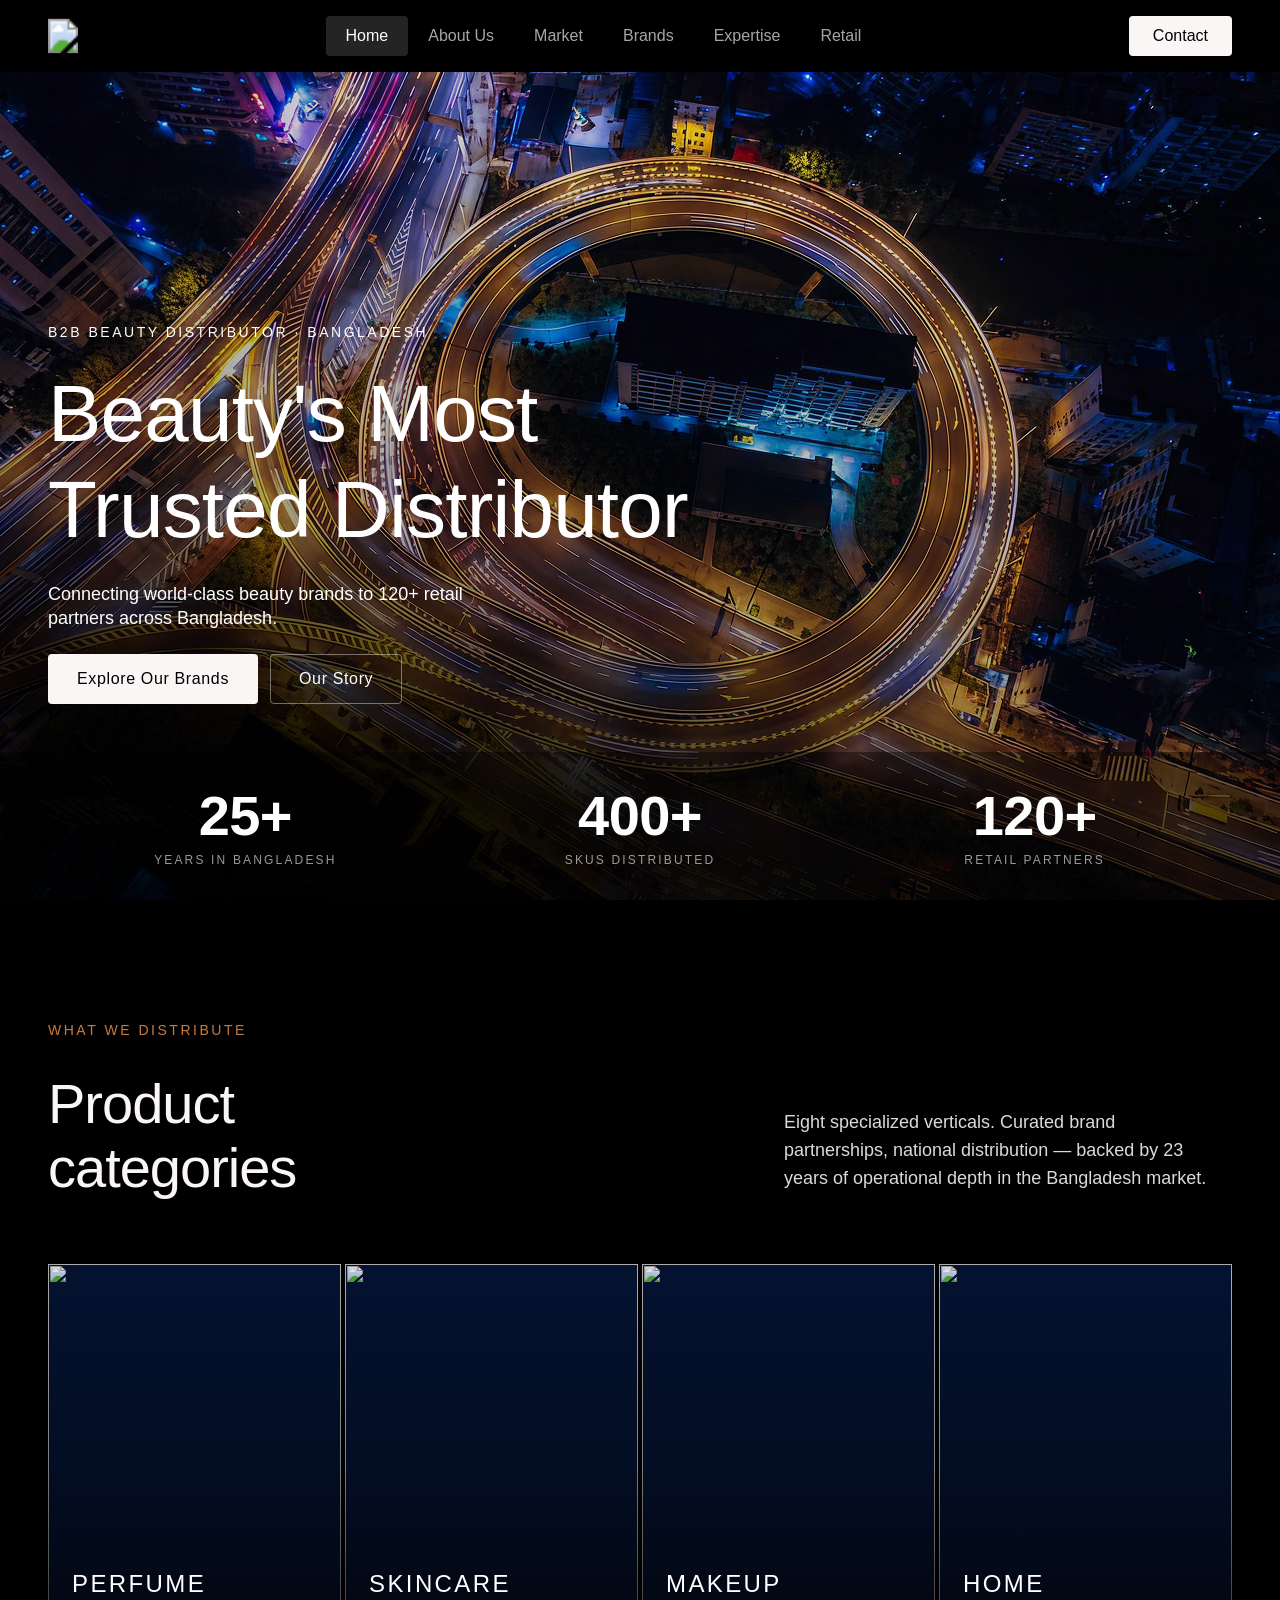
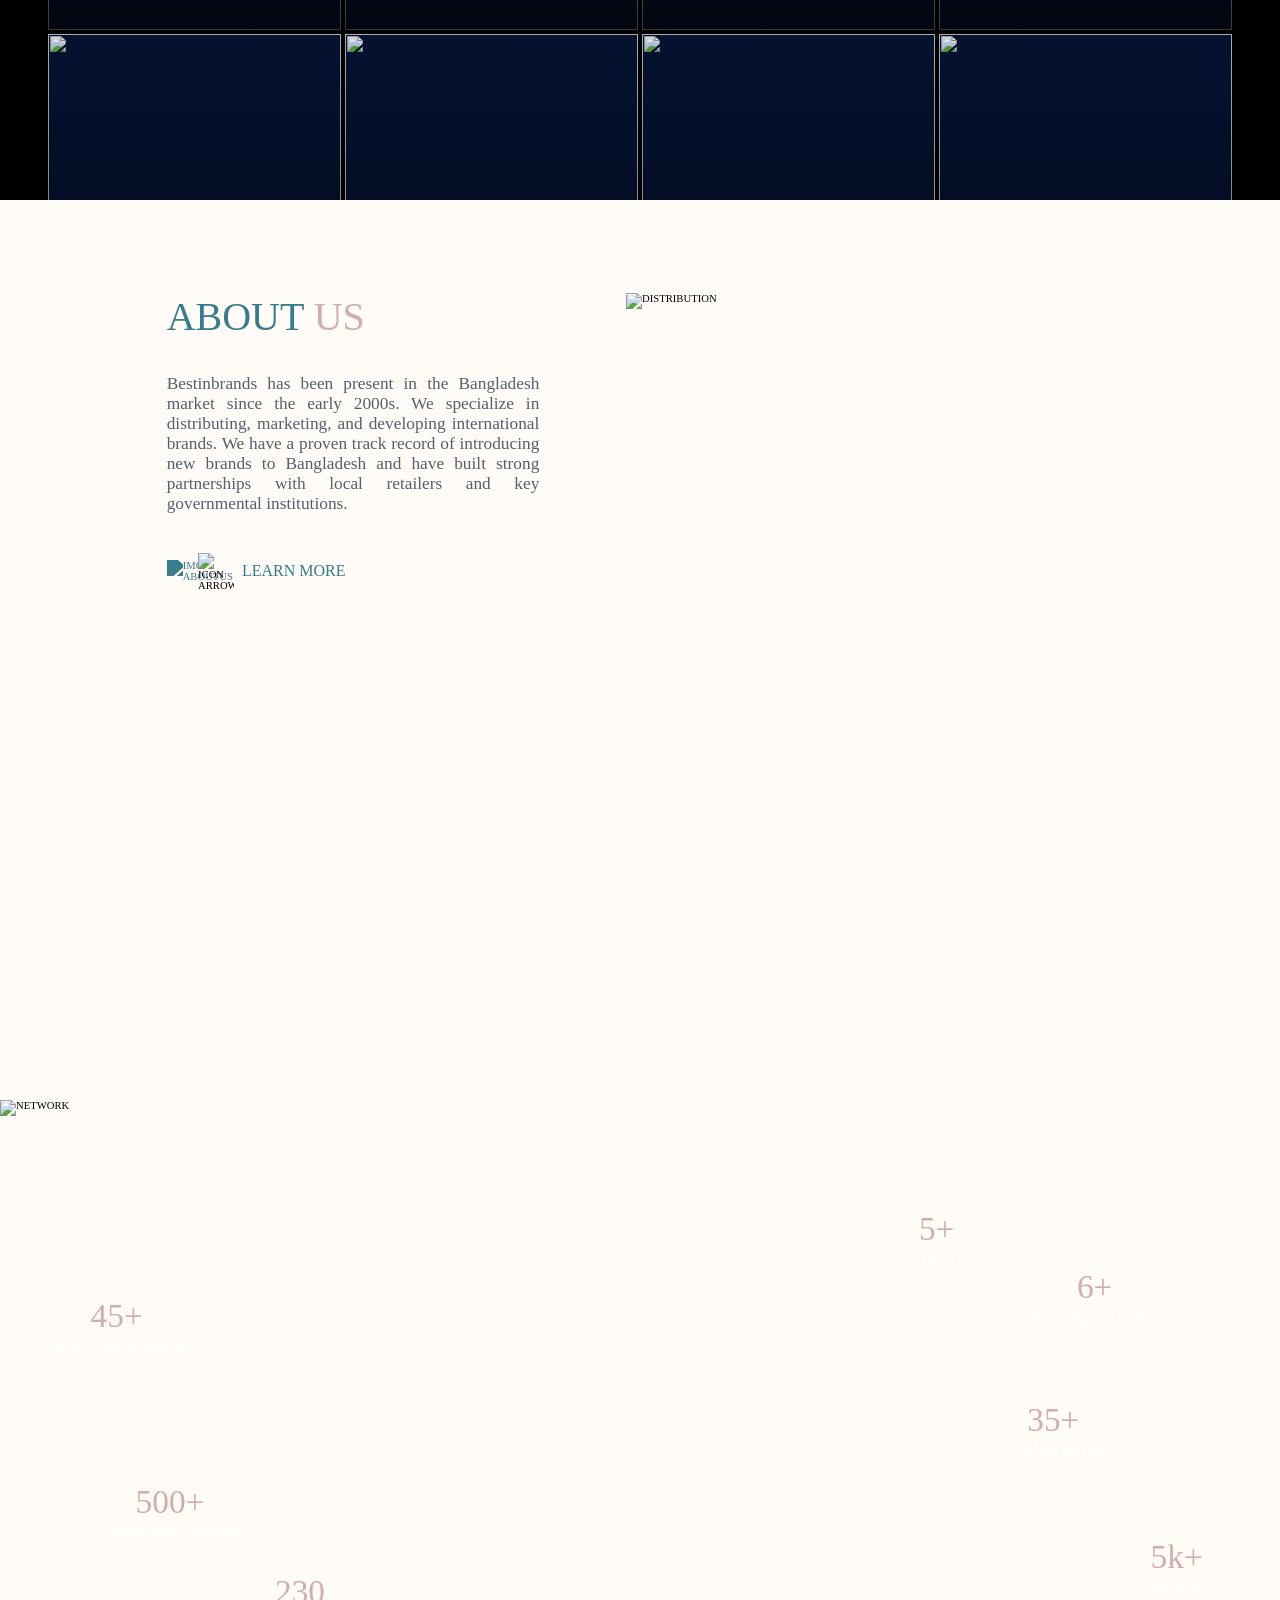
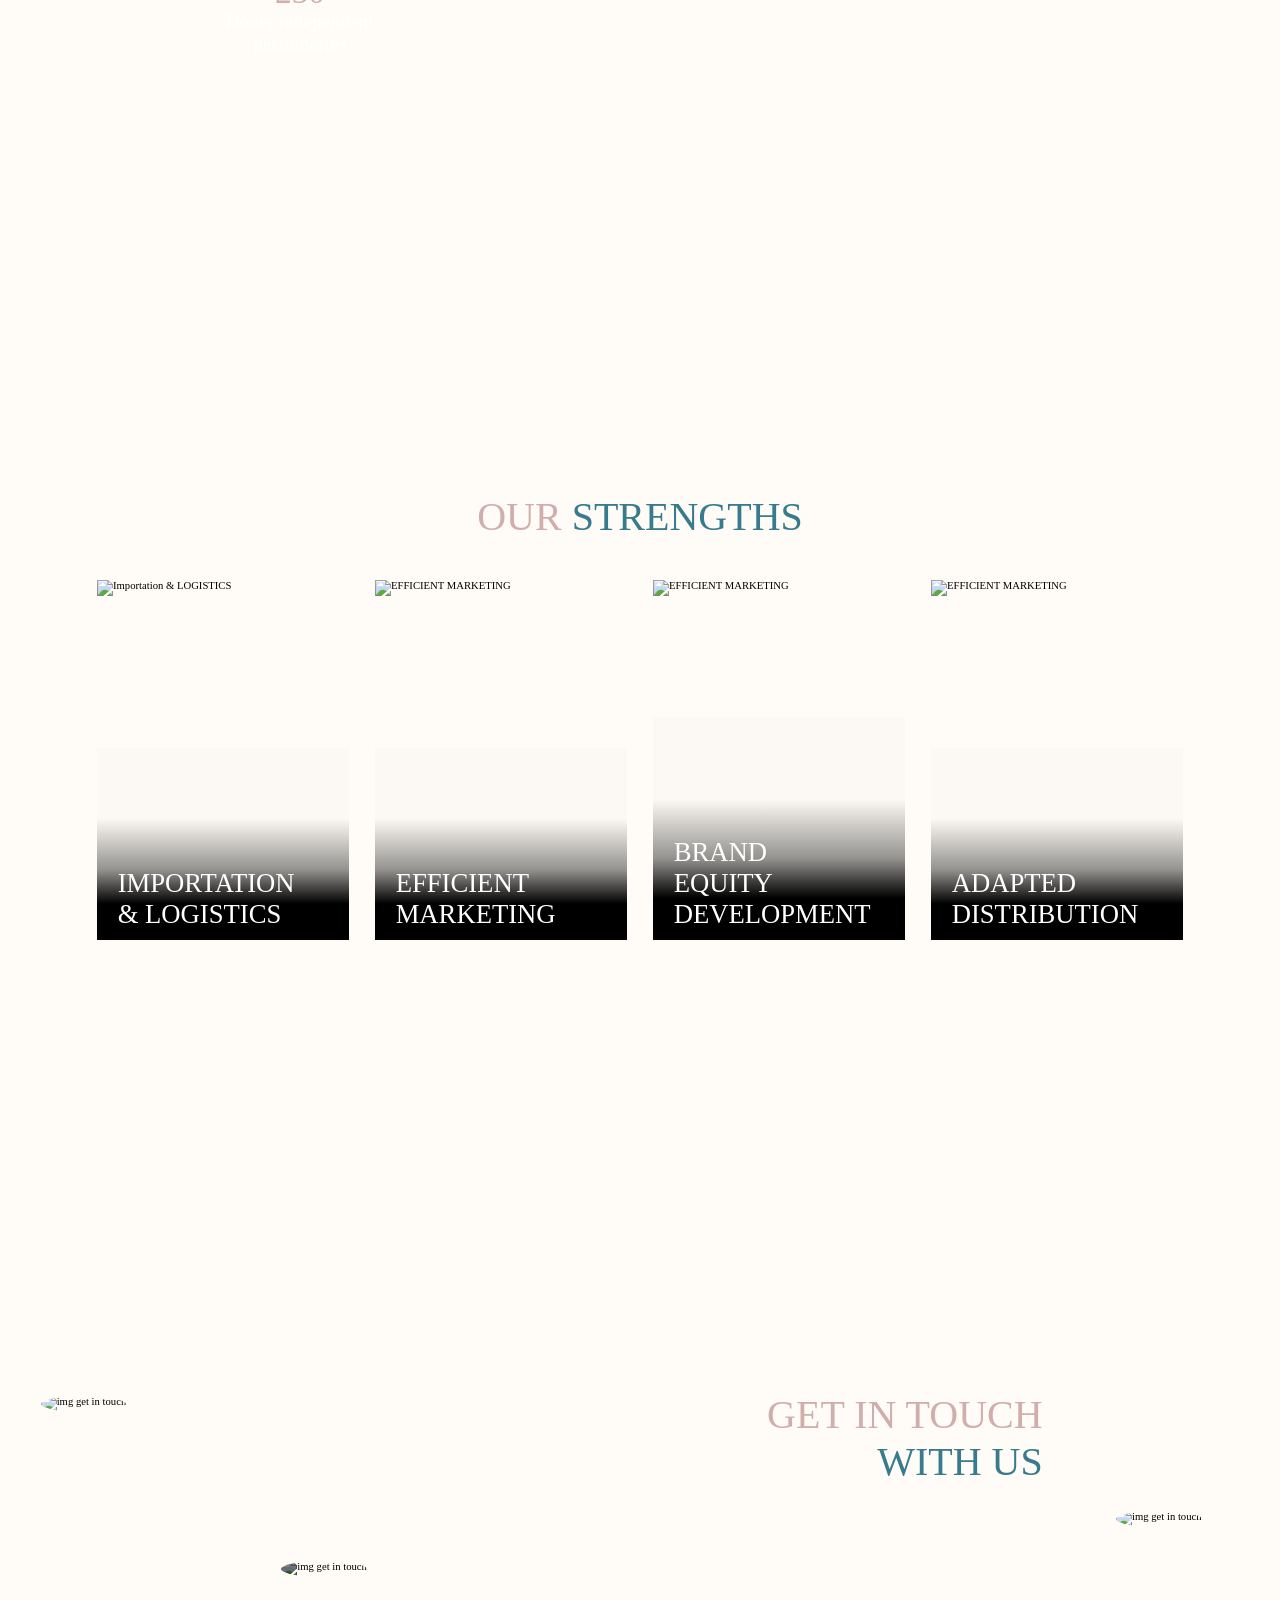
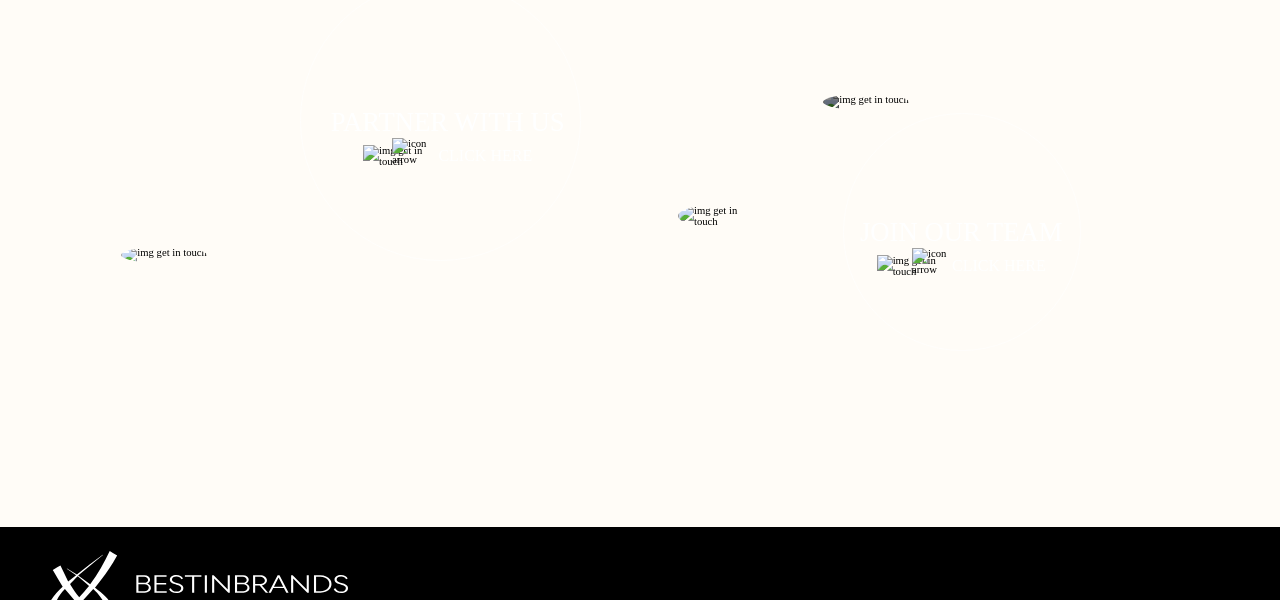
==== commit 328312ee: "feat: rebuild Footer, Market Statistics, Product Categories from Figma - Footer (Figma 150:103) on a" ====
--- a/extract/home/index.html
+++ b/extract/home/index.html
@@ -764,6 +764,214 @@
         </header><!-- #masthead -->
         <link rel="stylesheet" href="css/home-page.css">
 
+        <style>
+            /* Each top-level section fills the viewport.
+               If its content exceeds that height, the section scrolls internally;
+               JS only advances to the next section when internal scroll hits a boundary. */
+            #home-page>section {
+                min-height: 100vh;
+                height: 100vh;
+                max-height: 100vh;
+                overflow-y: auto;
+                overscroll-behavior: contain;
+                box-sizing: border-box;
+            }
+
+            /* Modern browsers: use dynamic viewport height for accuracy */
+            @supports (height: 100dvh) {
+                #home-page>section {
+                    min-height: 100dvh;
+                    height: 100dvh;
+                    max-height: 100dvh;
+                }
+            }
+
+            /* ---------- Section-by-section: JS-driven full-page snap + slide-in ---------- */
+            html,
+            body {
+                overflow-x: hidden;
+            }
+
+            html.bib-snap-locked,
+            html.bib-snap-locked body {
+                overflow: hidden;
+                height: 100%;
+            }
+
+            #home-page>section {
+                opacity: 1;
+                transform: none;
+            }
+
+            @media (prefers-reduced-motion: reduce) {
+                #home-page>section {
+                    opacity: 1;
+                    transform: none;
+                    transition: none;
+                }
+            }
+        </style>
+        <script>
+            (function () {
+                // Force scroll to top on reload to prevent stale scroll position
+                if ('scrollRestoration' in history) history.scrollRestoration = 'manual';
+                window.scrollTo(0, 0);
+
+                const reduced = matchMedia('(prefers-reduced-motion: reduce)').matches;
+                document.addEventListener('DOMContentLoaded', init);
+
+                function init() {
+                    const sections = [...document.querySelectorAll('#home-page > section')];
+                    if (!sections.length) return;
+
+                    sections[0].classList.add('is-in');
+
+                    if ('IntersectionObserver' in window && !reduced) {
+                        const io = new IntersectionObserver((entries) => {
+                            entries.forEach(e => {
+                                if (e.isIntersecting) {
+                                    e.target.classList.add('is-in');
+                                } else {
+                                    e.target.classList.remove('is-in');
+                                }
+                            });
+                        }, { threshold: 0.15 });
+                        sections.forEach(s => io.observe(s));
+                    } else {
+                        sections.forEach(s => s.classList.add('is-in'));
+                    }
+
+                    if (reduced) return;
+
+                    // Take over scrolling: one wheel-tick / swipe / arrow = jump one section.
+                    const NAV_OFFSET = 0;
+                    const LOCK_MS = 1100;
+                    let current = 0;
+                    let locked = false;
+                    let touchStartY = null;
+
+                    function sectionTop(i) {
+                        const rect = sections[i].getBoundingClientRect();
+                        return rect.top + window.pageYOffset - NAV_OFFSET;
+                    }
+
+                    function go(delta) {
+                        if (locked) return;
+                        const next = Math.max(0, Math.min(sections.length - 1, current + delta));
+                        if (next === current) return;
+                        locked = true;
+                        current = next;
+                        sections[current].classList.add('is-in');
+                        if (delta > 0) {
+                            sections[current].scrollTop = 0;
+                        } else {
+                            sections[current].scrollTop = sections[current].scrollHeight - sections[current].clientHeight;
+                        }
+                        window.scrollTo({ top: sectionTop(current), behavior: 'smooth' });
+                        setTimeout(() => { locked = false; }, LOCK_MS);
+                    }
+
+                    function atTop(sec) { return sec.scrollTop <= 0; }
+                    function atBottom(sec) { return Math.ceil(sec.scrollTop + sec.clientHeight) >= sec.scrollHeight - 1; }
+
+                    const COOLDOWN = 800;
+                    const EXPIRE = 2000;
+
+                    let gateDir = 0;
+                    let gateReady = false;
+                    let gateCooldownId = null;
+                    let gateExpireId = null;
+
+                    function resetGate() {
+                        gateDir = 0;
+                        gateReady = false;
+                        clearTimeout(gateCooldownId);
+                        clearTimeout(gateExpireId);
+                    }
+
+                    function hitBoundary(dir) {
+                        if (gateDir !== dir) {
+                            resetGate();
+                            gateDir = dir;
+                            gateCooldownId = setTimeout(() => { gateReady = true; }, COOLDOWN);
+                            gateExpireId = setTimeout(resetGate, EXPIRE);
+                            return false;
+                        }
+                        clearTimeout(gateExpireId);
+                        gateExpireId = setTimeout(resetGate, EXPIRE);
+
+                        if (gateReady) {
+                            resetGate();
+                            return true;
+                        }
+                        return false;
+                    }
+
+                    window.addEventListener('wheel', (e) => {
+                        if (Math.abs(e.deltaY) < 8) return;
+                        const sec = sections[current];
+                        const goingDown = e.deltaY > 0;
+                        const dir = goingDown ? 1 : -1;
+                        const overflows = sec.scrollHeight > sec.clientHeight + 1;
+                        if (overflows) {
+                            if (goingDown && !atBottom(sec)) { resetGate(); return; }
+                            if (!goingDown && !atTop(sec)) { resetGate(); return; }
+                            e.preventDefault();
+                            if (hitBoundary(dir)) {
+                                go(dir);
+                            }
+                        } else {
+                            e.preventDefault();
+                            resetGate();
+                            go(dir);
+                        }
+                    }, { passive: false });
+
+                    window.addEventListener('keydown', (e) => {
+                        const next = ['ArrowDown', 'PageDown', ' '];
+                        const prev = ['ArrowUp', 'PageUp'];
+                        if (next.includes(e.key)) { e.preventDefault(); go(1); }
+                        else if (prev.includes(e.key)) { e.preventDefault(); go(-1); }
+                        else if (e.key === 'Home') { e.preventDefault(); go(-current); }
+                        else if (e.key === 'End') { e.preventDefault(); go(sections.length - 1 - current); }
+                    });
+
+                    window.addEventListener('touchstart', (e) => {
+                        touchStartY = e.touches[0].clientY;
+                    }, { passive: true });
+                    window.addEventListener('touchend', (e) => {
+                        if (touchStartY === null) return;
+                        const dy = touchStartY - e.changedTouches[0].clientY;
+                        touchStartY = null;
+                        if (Math.abs(dy) <= 40) return;
+                        const sec = sections[current];
+                        const goingDown = dy > 0;
+                        const dir = goingDown ? 1 : -1;
+                        const overflows = sec.scrollHeight > sec.clientHeight + 1;
+                        if (overflows) {
+                            if (goingDown && !atBottom(sec)) { resetGate(); return; }
+                            if (!goingDown && !atTop(sec)) { resetGate(); return; }
+                            if (hitBoundary(dir)) { go(dir); }
+                        } else {
+                            resetGate();
+                            go(dir);
+                        }
+                    });
+
+                    window.addEventListener('scroll', () => {
+                        if (locked) return;
+                        const y = window.pageYOffset + NAV_OFFSET + 1;
+                        let nearest = 0, best = Infinity;
+                        sections.forEach((s, i) => {
+                            const dist = Math.abs(s.getBoundingClientRect().top + window.pageYOffset - NAV_OFFSET - y + NAV_OFFSET);
+                            if (dist < best) { best = dist; nearest = i; }
+                        });
+                        current = nearest;
+                    }, { passive: true });
+                }
+            })();
+        </script>
+
         <section id="home-page">
             <!-- ===== Hero Banner (Figma node 82:3 — OPT A — Image Heavy, 1440×900) ===== -->
             <style>
@@ -933,11 +1141,21 @@
 
                 /* Stats band — anchored to bottom */
                 .bib-hero__stats {
+                    width: 100vw;
+                    box-sizing: border-box;
+                    margin-left: calc(-50vw + 50%);
+                    background: rgba(0, 0, 0, 0.40);
+                }
+
+                .bib-hero__stats-wrapper {
                     display: flex;
                     align-items: flex-end;
                     justify-content: space-between;
+                    width: 100%;
+                    max-width: 1440px;
+                    margin: 0 auto;
                     padding: 32px 48px;
-                    background: rgba(0, 0, 0, 0.40);
+                    box-sizing: border-box;
                 }
 
                 .bib-hero__stat {
@@ -975,6 +1193,7 @@
                 @media (max-width: 1024px) {
                     .bib-hero__wrapper {
                         padding: 0 32px;
+                        justify-content: center;
                     }
 
                     .bib-hero__title {
@@ -1002,6 +1221,7 @@
 
                     .bib-hero__content {
                         padding-bottom: 32px;
+                        width: 100%;
                     }
 
                     .bib-hero__eyebrow {
@@ -1025,7 +1245,7 @@
                         font-size: 14px;
                     }
 
-                    .bib-hero__stats {
+                    .bib-hero__stats-wrapper {
                         flex-direction: column;
                         align-items: center;
                         gap: 24px;
@@ -1066,17 +1286,19 @@
                     </div>
 
                     <div class="bib-hero__stats">
-                        <div class="bib-hero__stat">
-                            <p class="bib-hero__stat-number">25+</p>
-                            <p class="bib-hero__stat-label">Years in Bangladesh</p>
-                        </div>
-                        <div class="bib-hero__stat">
-                            <p class="bib-hero__stat-number">400+</p>
-                            <p class="bib-hero__stat-label">SKUs Distributed</p>
-                        </div>
-                        <div class="bib-hero__stat">
-                            <p class="bib-hero__stat-number">120+</p>
-                            <p class="bib-hero__stat-label">Retail Partners</p>
+                        <div class="bib-hero__stats-wrapper">
+                            <div class="bib-hero__stat">
+                                <p class="bib-hero__stat-number">25+</p>
+                                <p class="bib-hero__stat-label">Years in Bangladesh</p>
+                            </div>
+                            <div class="bib-hero__stat">
+                                <p class="bib-hero__stat-number">400+</p>
+                                <p class="bib-hero__stat-label">SKUs Distributed</p>
+                            </div>
+                            <div class="bib-hero__stat">
+                                <p class="bib-hero__stat-number">120+</p>
+                                <p class="bib-hero__stat-label">Retail Partners</p>
+                            </div>
                         </div>
                     </div>
                 </div>
@@ -1146,8 +1368,8 @@
                         });
                     }
 
-                    var io = new IntersectionObserver(function(entries) {
-                        entries.forEach(function(entry) {
+                    var io = new IntersectionObserver(function (entries) {
+                        entries.forEach(function (entry) {
                             if (entry.isIntersecting) {
                                 playHero();
                             } else {
@@ -1155,205 +1377,524 @@
                             }
                         });
                     }, { threshold: 0.15 });
-                    
+
                     io.observe(section);
                 })();
             </script>
             <!-- ===== /Hero Banner ===== -->
 
-            <!---------- Category Section --------->
-            <section class="group-category-product-area">
-                <section class="category-product-area category-product-area-desktop"
-                    style="background-image: url(https://bestinbrands.com/wp-content/themes/bib-website/assets/images/background-homepage-1.webp)">
-                    <div class="box-title-area category_animate_title">
-                        <h2>
-                            <span class="first-text">product</span>
-                            <span class="second-text">category</span>
-                        </h2>
+            <!---------- Category Section — DNA-aligned: cream canvas, editorial bento, evidence-led --------->
+            <style>
+                /* === bib-categories — Product Categories, brand DNA-aligned === */
+                .bib-categories {
+                    background: #000;
+                    /* Brand/Ink token */
+                    color: #FAF6F5;
+                    /* Neutral/Canvas on ink */
+                    padding: 120px 0 120px;
+                    overflow: hidden;
+                    font-family: 'Cina GEO', sans-serif;
+                }
+
+                .bib-categories__wrapper {
+                    max-width: 1440px;
+                    margin: 0 auto;
+                    padding: 0 48px;
+                    box-sizing: border-box;
+                }
+
+                /* Header — eyebrow + title left, lede right */
+                .bib-categories__header {
+                    display: grid;
+                    grid-template-columns: 1.5fr 1fr;
+                    gap: 64px;
+                    align-items: end;
+                    padding-bottom: 64px;
+                }
+
+                .bib-categories__head-left {
+                    display: flex;
+                    flex-direction: column;
+                    gap: 32px;
+                }
+
+                .bib-categories__eyebrow {
+                    font-family: 'Cina GEO', sans-serif;
+                    font-weight: 400;
+                    font-size: 14px;
+                    line-height: 20px;
+                    letter-spacing: 0.18em;
+                    text-transform: uppercase;
+                    color: #C97A3A;
+                    margin: 0;
+                }
+
+                .bib-categories__title {
+                    font-family: 'Cina GEO', sans-serif;
+                    font-weight: 500;
+                    font-size: 56px;
+                    line-height: 64px;
+                    letter-spacing: -1px;
+                    color: #FAF6F5;
+                    /* Neutral/Canvas */
+                    margin: 0;
+                }
+
+                .bib-categories__lede {
+                    font-family: 'Cina GEO', sans-serif;
+                    font-weight: 400;
+                    font-size: 18px;
+                    line-height: 28px;
+                    color: #DADADA;
+                    /* Neutral/Panel */
+                    margin: 0;
+                    padding-bottom: 8px;
+                    max-width: 440px;
+                }
+
+                /* Grid */
+                .bib-categories__grid {
+                    display: grid;
+                    grid-template-columns: repeat(4, minmax(0, 1fr));
+                    gap: 4px;
+                }
+
+                /* Tile */
+                .bib-categories__tile {
+                    position: relative;
+                    aspect-ratio: 4 / 5;
+                    overflow: hidden;
+                    text-decoration: none;
+                    color: #fff;
+                    display: block;
+                    background: #051436;
+                    isolation: isolate;
+                }
+
+                .bib-categories__tile-img {
+                    position: absolute;
+                    inset: 0;
+                    width: 100%;
+                    height: 100%;
+                    object-fit: cover;
+                    transition: transform 700ms cubic-bezier(0.22, 0.61, 0.36, 1);
+                    z-index: 0;
+                }
+
+                .bib-categories__tile-scrim {
+                    position: absolute;
+                    inset: 0;
+                    background: linear-gradient(180deg,
+                            rgba(0, 0, 0, 0.10) 0%,
+                            rgba(0, 0, 0, 0.35) 55%,
+                            rgba(0, 0, 0, 0.70) 100%);
+                    transition: background 500ms ease;
+                    z-index: 1;
+                }
+
+                .bib-categories__tile-content {
+                    position: absolute;
+                    left: 0;
+                    right: 0;
+                    bottom: 0;
+                    padding: 28px 24px 24px;
+                    display: flex;
+                    flex-direction: column;
+                    gap: 8px;
+                    z-index: 2;
+                }
+
+                .bib-categories__tile-label {
+                    font-family: 'Cina GEO', sans-serif;
+                    font-weight: 500;
+                    font-size: 24px;
+                    line-height: 28px;
+                    letter-spacing: 0.10em;
+                    text-transform: uppercase;
+                    color: #fff;
+                    margin: 0;
+                    transform: translateY(0);
+                    transition: transform 500ms cubic-bezier(0.22, 0.61, 0.36, 1);
+                }
+
+                .bib-categories__tile-meta {
+                    font-family: 'Cina GEO', sans-serif;
+                    font-weight: 400;
+                    font-size: 14px;
+                    line-height: 20px;
+                    color: rgba(255, 255, 255, 0.85);
+                    margin: 0;
+                    max-height: 0;
+                    opacity: 0;
+                    overflow: hidden;
+                    transition: max-height 500ms cubic-bezier(0.22, 0.61, 0.36, 1),
+                        opacity 400ms ease 100ms;
+                }
+
+                /* Arrow indicator (appears on hover) */
+                .bib-categories__tile-arrow {
+                    position: absolute;
+                    top: 24px;
+                    right: 24px;
+                    width: 36px;
+                    height: 36px;
+                    display: flex;
+                    align-items: center;
+                    justify-content: center;
+                    border: 1px solid rgba(255, 255, 255, 0.35);
+                    border-radius: 999px;
+                    color: #fff;
+                    background: transparent;
+                    opacity: 0;
+                    transform: translate(-8px, 8px);
+                    transition: opacity 350ms ease,
+                        transform 500ms cubic-bezier(0.22, 0.61, 0.36, 1),
+                        background 300ms ease,
+                        border-color 300ms ease,
+                        color 300ms ease;
+                    z-index: 2;
+                }
+
+                .bib-categories__tile-arrow svg {
+                    width: 14px;
+                    height: 14px;
+                    display: block;
+                }
+
+                /* Hover state */
+                @media (hover: hover) {
+                    .bib-categories__tile:hover .bib-categories__tile-img {
+                        transform: scale(1.06);
+                    }
+
+                    .bib-categories__tile:hover .bib-categories__tile-scrim {
+                        background: linear-gradient(180deg,
+                                rgba(0, 0, 0, 0.20) 0%,
+                                rgba(0, 0, 0, 0.55) 50%,
+                                rgba(0, 0, 0, 0.85) 100%);
+                    }
+
+                    .bib-categories__tile:hover .bib-categories__tile-label {
+                        transform: translateY(-4px);
+                    }
+
+                    .bib-categories__tile:hover .bib-categories__tile-meta {
+                        max-height: 60px;
+                        opacity: 1;
+                    }
+
+                    .bib-categories__tile:hover .bib-categories__tile-arrow {
+                        opacity: 1;
+                        transform: translate(0, 0);
+                        background: #FAF6F5;
+                        border-color: #FAF6F5;
+                        color: #051436;
+                    }
+
+                    .bib-categories__tile:focus-visible .bib-categories__tile-arrow {
+                        opacity: 1;
+                        transform: translate(0, 0);
+                    }
+                }
+
+                /* Tablet */
+                @media (max-width: 1024px) {
+                    .bib-categories {
+                        padding: 80px 0;
+                    }
+
+                    .bib-categories__header {
+                        grid-template-columns: 1fr;
+                        align-items: start;
+                        gap: 24px;
+                        padding-bottom: 48px;
+                    }
+
+                    .bib-categories__title {
+                        font-size: 44px;
+                        line-height: 52px;
+                    }
+
+                    .bib-categories__grid {
+                        grid-template-columns: repeat(3, minmax(0, 1fr));
+                    }
+                }
+
+                /* Mobile — meta always visible (no hover on touch) */
+                @media (max-width: 640px) {
+                    .bib-categories__wrapper {
+                        padding: 0 24px;
+                    }
+
+                    .bib-categories__title {
+                        font-size: 36px;
+                        line-height: 44px;
+                    }
+
+                    .bib-categories__grid {
+                        grid-template-columns: repeat(2, minmax(0, 1fr));
+                    }
+
+                    .bib-categories__tile-meta {
+                        max-height: 60px;
+                        opacity: 1;
+                    }
+
+                    .bib-categories__tile-arrow {
+                        width: 32px;
+                        height: 32px;
+                        top: 16px;
+                        right: 16px;
+                    }
+                }
+
+                /* Scroll-reveal — staggered entrance */
+                @media (prefers-reduced-motion: no-preference) {
+
+                    .bib-categories[data-reveal] .bib-categories__eyebrow,
+                    .bib-categories[data-reveal] .bib-categories__title,
+                    .bib-categories[data-reveal] .bib-categories__lede {
+                        opacity: 0;
+                        transform: translateY(24px);
+                        transition: opacity 700ms cubic-bezier(0.16, 1, 0.3, 1),
+                            transform 700ms cubic-bezier(0.16, 1, 0.3, 1);
+                    }
+
+                    .bib-categories[data-reveal] .bib-categories__title {
+                        transition-delay: 100ms;
+                    }
+
+                    .bib-categories[data-reveal] .bib-categories__lede {
+                        transition-delay: 200ms;
+                    }
+
+                    .bib-categories[data-reveal] .bib-categories__tile {
+                        opacity: 0;
+                        transform: translateY(40px);
+                        transition: opacity 700ms cubic-bezier(0.16, 1, 0.3, 1),
+                            transform 700ms cubic-bezier(0.16, 1, 0.3, 1);
+                    }
+
+                    .bib-categories[data-reveal] .bib-categories__tile:nth-child(1) {
+                        transition-delay: 320ms;
+                    }
+
+                    .bib-categories[data-reveal] .bib-categories__tile:nth-child(2) {
+                        transition-delay: 400ms;
+                    }
+
+                    .bib-categories[data-reveal] .bib-categories__tile:nth-child(3) {
+                        transition-delay: 480ms;
+                    }
+
+                    .bib-categories[data-reveal] .bib-categories__tile:nth-child(4) {
+                        transition-delay: 560ms;
+                    }
+
+                    .bib-categories[data-reveal] .bib-categories__tile:nth-child(5) {
+                        transition-delay: 640ms;
+                    }
+
+                    .bib-categories[data-reveal] .bib-categories__tile:nth-child(6) {
+                        transition-delay: 720ms;
+                    }
+
+                    .bib-categories[data-reveal] .bib-categories__tile:nth-child(7) {
+                        transition-delay: 800ms;
+                    }
+
+                    .bib-categories[data-reveal] .bib-categories__tile:nth-child(8) {
+                        transition-delay: 880ms;
+                    }
+
+                    .bib-categories.is-in[data-reveal] .bib-categories__eyebrow,
+                    .bib-categories.is-in[data-reveal] .bib-categories__title,
+                    .bib-categories.is-in[data-reveal] .bib-categories__lede,
+                    .bib-categories.is-in[data-reveal] .bib-categories__tile {
+                        opacity: 1;
+                        transform: none;
+                    }
+                }
+            </style>
+
+            <section class="bib-categories" data-reveal aria-labelledby="bib-categories-title">
+                <div class="bib-categories__wrapper">
+
+                    <header class="bib-categories__header">
+                        <div class="bib-categories__head-left">
+                            <p class="bib-categories__eyebrow">What we distribute</p>
+                            <h2 class="bib-categories__title" id="bib-categories-title">Product<br>categories</h2>
+                        </div>
+                        <p class="bib-categories__lede">
+                            Eight specialized verticals. Curated brand partnerships, national distribution &mdash;
+                            backed by 23 years of operational depth in the Bangladesh market.
+                        </p>
+                    </header>
+
+                    <div class="bib-categories__grid">
+
+                        <a href="https://bestinbrands.com/brands/?category=perfume" class="bib-categories__tile"
+                            aria-label="Perfume — niche and designer fragrance houses">
+                            <img src="https://bestinbrands.com/wp-content/uploads/2025/05/daiga-ellaby-WPtNrTctpL4-unsplash-scaled.jpg"
+                                alt="" loading="lazy" class="bib-categories__tile-img">
+                            <div class="bib-categories__tile-scrim" aria-hidden="true"></div>
+                            <span class="bib-categories__tile-arrow" aria-hidden="true">
+                                <svg viewBox="0 0 14 14" fill="none" stroke="currentColor" stroke-width="1.5"
+                                    stroke-linecap="round" stroke-linejoin="round">
+                                    <path d="M3 11L11 3M11 3H5M11 3v6" />
+                                </svg>
+                            </span>
+                            <div class="bib-categories__tile-content">
+                                <h3 class="bib-categories__tile-label">Perfume</h3>
+                                <p class="bib-categories__tile-meta">Niche & designer fragrance houses</p>
+                            </div>
+                        </a>
+
+                        <a href="https://bestinbrands.com/brands/?category=skincare" class="bib-categories__tile"
+                            aria-label="Skincare — clinical and K-beauty">
+                            <img src="https://bestinbrands.com/wp-content/uploads/2025/05/karolina-grabowska-xzoyyDHJU3E-unsplash-scaled.jpg"
+                                alt="" loading="lazy" class="bib-categories__tile-img">
+                            <div class="bib-categories__tile-scrim" aria-hidden="true"></div>
+                            <span class="bib-categories__tile-arrow" aria-hidden="true">
+                                <svg viewBox="0 0 14 14" fill="none" stroke="currentColor" stroke-width="1.5"
+                                    stroke-linecap="round" stroke-linejoin="round">
+                                    <path d="M3 11L11 3M11 3H5M11 3v6" />
+                                </svg>
+                            </span>
+                            <div class="bib-categories__tile-content">
+                                <h3 class="bib-categories__tile-label">Skincare</h3>
+                                <p class="bib-categories__tile-meta">Clinical, dermocosmetic & K-beauty</p>
+                            </div>
+                        </a>
+
+                        <a href="https://bestinbrands.com/brands/?category=makeup" class="bib-categories__tile"
+                            aria-label="Makeup — color cosmetics and tools">
+                            <img src="https://bestinbrands.com/wp-content/uploads/2025/05/ashley-piszek-crSkE1CKQL0-unsplash-scaled.jpg"
+                                alt="" loading="lazy" class="bib-categories__tile-img">
+                            <div class="bib-categories__tile-scrim" aria-hidden="true"></div>
+                            <span class="bib-categories__tile-arrow" aria-hidden="true">
+                                <svg viewBox="0 0 14 14" fill="none" stroke="currentColor" stroke-width="1.5"
+                                    stroke-linecap="round" stroke-linejoin="round">
+                                    <path d="M3 11L11 3M11 3H5M11 3v6" />
+                                </svg>
+                            </span>
+                            <div class="bib-categories__tile-content">
+                                <h3 class="bib-categories__tile-label">Makeup</h3>
+                                <p class="bib-categories__tile-meta">Color cosmetics & professional tools</p>
+                            </div>
+                        </a>
+
+                        <a href="https://bestinbrands.com/brands/?category=home" class="bib-categories__tile"
+                            aria-label="Home — candles and home fragrance">
+                            <img src="https://bestinbrands.com/wp-content/uploads/2025/05/candle.png" alt=""
+                                loading="lazy" class="bib-categories__tile-img">
+                            <div class="bib-categories__tile-scrim" aria-hidden="true"></div>
+                            <span class="bib-categories__tile-arrow" aria-hidden="true">
+                                <svg viewBox="0 0 14 14" fill="none" stroke="currentColor" stroke-width="1.5"
+                                    stroke-linecap="round" stroke-linejoin="round">
+                                    <path d="M3 11L11 3M11 3H5M11 3v6" />
+                                </svg>
+                            </span>
+                            <div class="bib-categories__tile-content">
+                                <h3 class="bib-categories__tile-label">Home</h3>
+                                <p class="bib-categories__tile-meta">Candles, diffusers & home fragrance</p>
+                            </div>
+                        </a>
+
+                        <a href="https://bestinbrands.com/brands/?category=stationery" class="bib-categories__tile"
+                            aria-label="Stationery — premium writing and paper">
+                            <img src="https://bestinbrands.com/wp-content/uploads/2025/05/natalia-blauth-zxGdBoxfZgg-unsplash.jpg"
+                                alt="" loading="lazy" class="bib-categories__tile-img">
+                            <div class="bib-categories__tile-scrim" aria-hidden="true"></div>
+                            <span class="bib-categories__tile-arrow" aria-hidden="true">
+                                <svg viewBox="0 0 14 14" fill="none" stroke="currentColor" stroke-width="1.5"
+                                    stroke-linecap="round" stroke-linejoin="round">
+                                    <path d="M3 11L11 3M11 3H5M11 3v6" />
+                                </svg>
+                            </span>
+                            <div class="bib-categories__tile-content">
+                                <h3 class="bib-categories__tile-label">Stationery</h3>
+                                <p class="bib-categories__tile-meta">Premium writing instruments & paper</p>
+                            </div>
+                        </a>
+
+                        <a href="https://bestinbrands.com/brands/?category=toys" class="bib-categories__tile"
+                            aria-label="Toys — educational and lifestyle">
+                            <img src="https://bestinbrands.com/wp-content/uploads/2025/05/toys.webp" alt=""
+                                loading="lazy" class="bib-categories__tile-img">
+                            <div class="bib-categories__tile-scrim" aria-hidden="true"></div>
+                            <span class="bib-categories__tile-arrow" aria-hidden="true">
+                                <svg viewBox="0 0 14 14" fill="none" stroke="currentColor" stroke-width="1.5"
+                                    stroke-linecap="round" stroke-linejoin="round">
+                                    <path d="M3 11L11 3M11 3H5M11 3v6" />
+                                </svg>
+                            </span>
+                            <div class="bib-categories__tile-content">
+                                <h3 class="bib-categories__tile-label">Toys</h3>
+                                <p class="bib-categories__tile-meta">Educational & lifestyle play</p>
+                            </div>
+                        </a>
+
+                        <a href="https://bestinbrands.com/brands/?category=fb" class="bib-categories__tile"
+                            aria-label="F and B — confectionery and beverage">
+                            <img src="https://bestinbrands.com/wp-content/uploads/2025/05/karolina-kolodziejczak-Mzh95zPmOIM-unsplash.jpg"
+                                alt="" loading="lazy" class="bib-categories__tile-img">
+                            <div class="bib-categories__tile-scrim" aria-hidden="true"></div>
+                            <span class="bib-categories__tile-arrow" aria-hidden="true">
+                                <svg viewBox="0 0 14 14" fill="none" stroke="currentColor" stroke-width="1.5"
+                                    stroke-linecap="round" stroke-linejoin="round">
+                                    <path d="M3 11L11 3M11 3H5M11 3v6" />
+                                </svg>
+                            </span>
+                            <div class="bib-categories__tile-content">
+                                <h3 class="bib-categories__tile-label">F&amp;B</h3>
+                                <p class="bib-categories__tile-meta">Confectionery & beverage labels</p>
+                            </div>
+                        </a>
+
+                        <a href="https://bestinbrands.com/brands/?category=sport" class="bib-categories__tile"
+                            aria-label="Sport — performance and lifestyle">
+                            <img src="https://bestinbrands.com/wp-content/uploads/2025/05/sport.jpg" alt=""
+                                loading="lazy" class="bib-categories__tile-img">
+                            <div class="bib-categories__tile-scrim" aria-hidden="true"></div>
+                            <span class="bib-categories__tile-arrow" aria-hidden="true">
+                                <svg viewBox="0 0 14 14" fill="none" stroke="currentColor" stroke-width="1.5"
+                                    stroke-linecap="round" stroke-linejoin="round">
+                                    <path d="M3 11L11 3M11 3H5M11 3v6" />
+                                </svg>
+                            </span>
+                            <div class="bib-categories__tile-content">
+                                <h3 class="bib-categories__tile-label">Sport</h3>
+                                <p class="bib-categories__tile-meta">Performance & lifestyle gear</p>
+                            </div>
+                        </a>
+
                     </div>
-                    <div class="box-category-areas">
-                        <div class="swiper">
-                            <div class="swiper-wrapper">
-                                <div class="swiper-slide">
-                                    <a href="https://bestinbrands.com/brands/?category=perfume" class="box-image">
-                                        <div class="group-image-area">
-                                            <img src="https://bestinbrands.com/wp-content/uploads/2025/05/daiga-ellaby-WPtNrTctpL4-unsplash-scaled.jpg"
-                                                alt="PERFUME" loading="lazy" width="10" height="10">
-                                        </div>
-                                        <div class="group-text-area">
-                                            <span>PERFUME</span>
-                                        </div>
-                                    </a>
-                                </div>
-                                <div class="swiper-slide">
-                                    <a href="https://bestinbrands.com/brands/?category=skincare" class="box-image">
-                                        <div class="group-image-area">
-                                            <img src="https://bestinbrands.com/wp-content/uploads/2025/05/karolina-grabowska-xzoyyDHJU3E-unsplash-scaled.jpg"
-                                                alt="SKINCARE" loading="lazy" width="10" height="10">
-                                        </div>
-                                        <div class="group-text-area">
-                                            <span>SKINCARE</span>
-                                        </div>
-                                    </a>
-                                </div>
-                                <div class="swiper-slide">
-                                    <a href="https://bestinbrands.com/brands/?category=makeup" class="box-image">
-                                        <div class="group-image-area">
-                                            <img src="https://bestinbrands.com/wp-content/uploads/2025/05/ashley-piszek-crSkE1CKQL0-unsplash-scaled.jpg"
-                                                alt="MAKEUP" loading="lazy" width="10" height="10">
-                                        </div>
-                                        <div class="group-text-area">
-                                            <span>MAKEUP</span>
-                                        </div>
-                                    </a>
-                                </div>
-                                <div class="swiper-slide">
-                                    <a href="https://bestinbrands.com/brands/?category=home" class="box-image">
-                                        <div class="group-image-area">
-                                            <img src="https://bestinbrands.com/wp-content/uploads/2025/05/candle.png"
-                                                alt="HOME" loading="lazy" width="10" height="10">
-                                        </div>
-                                        <div class="group-text-area">
-                                            <span>HOME</span>
-                                        </div>
-                                    </a>
-                                </div>
-                                <div class="swiper-slide">
-                                    <a href="https://bestinbrands.com/brands/?category=stationery" class="box-image">
-                                        <div class="group-image-area">
-                                            <img src="https://bestinbrands.com/wp-content/uploads/2025/05/natalia-blauth-zxGdBoxfZgg-unsplash.jpg"
-                                                alt="STATIONERY" loading="lazy" width="10" height="10">
-                                        </div>
-                                        <div class="group-text-area">
-                                            <span>STATIONERY</span>
-                                        </div>
-                                    </a>
-                                </div>
-                                <div class="swiper-slide">
-                                    <a href="https://bestinbrands.com/brands/?category=toys" class="box-image">
-                                        <div class="group-image-area">
-                                            <img src="https://bestinbrands.com/wp-content/uploads/2025/05/toys.webp"
-                                                alt="TOYS" loading="lazy" width="10" height="10">
-                                        </div>
-                                        <div class="group-text-area">
-                                            <span>TOYS</span>
-                                        </div>
-                                    </a>
-                                </div>
-                                <div class="swiper-slide">
-                                    <a href="https://bestinbrands.com/brands/?category=fb" class="box-image">
-                                        <div class="group-image-area">
-                                            <img src="https://bestinbrands.com/wp-content/uploads/2025/05/karolina-kolodziejczak-Mzh95zPmOIM-unsplash.jpg"
-                                                alt="F&B" loading="lazy" width="10" height="10">
-                                        </div>
-                                        <div class="group-text-area">
-                                            <span>F&B</span>
-                                        </div>
-                                    </a>
-                                </div>
-                                <div class="swiper-slide">
-                                    <a href="https://bestinbrands.com/brands/?category=sport" class="box-image">
-                                        <div class="group-image-area">
-                                            <img src="https://bestinbrands.com/wp-content/uploads/2025/05/sport.jpg"
-                                                alt="SPORT" loading="lazy" width="10" height="10">
-                                        </div>
-                                        <div class="group-text-area">
-                                            <span>SPORT</span>
-                                        </div>
-                                    </a>
-                                </div>
-                            </div>
-                        </div>
-                    </div>
-                </section>
-                <section class="category-product-area category-product-area-responsive"
-                    style="background-image: url(https://bestinbrands.com/wp-content/themes/bib-website/assets/images/background-homepage-1.webp)">
-                    <div class="box-title-area">
-                        <h2>
-                            <span class="first-text">product</span>
-                            <span class="second-text">category</span>
-                        </h2>
-                    </div>
-                    <div class="box-category-areas owl-carousel owl-theme">
-                        <a class="box-image" href="https://bestinbrands.com/brands/?category=perfume">
-                            <div class="group-image-area">
-                                <img src="https://bestinbrands.com/wp-content/uploads/2025/05/daiga-ellaby-WPtNrTctpL4-unsplash-scaled.jpg"
-                                    alt="PERFUME" loading="lazy" width="10" height="10">
-                            </div>
-                            <div class="group-text-area">
-                                <span>PERFUME</span>
-                            </div>
-                        </a>
-                        <a class="box-image" href="https://bestinbrands.com/brands/?category=skincare">
-                            <div class="group-image-area">
-                                <img src="https://bestinbrands.com/wp-content/uploads/2025/05/karolina-grabowska-xzoyyDHJU3E-unsplash-scaled.jpg"
-                                    alt="SKINCARE" loading="lazy" width="10" height="10">
-                            </div>
-                            <div class="group-text-area">
-                                <span>SKINCARE</span>
-                            </div>
-                        </a>
-                        <a class="box-image" href="https://bestinbrands.com/brands/?category=makeup">
-                            <div class="group-image-area">
-                                <img src="https://bestinbrands.com/wp-content/uploads/2025/05/ashley-piszek-crSkE1CKQL0-unsplash-scaled.jpg"
-                                    alt="MAKEUP" loading="lazy" width="10" height="10">
-                            </div>
-                            <div class="group-text-area">
-                                <span>MAKEUP</span>
-                            </div>
-                        </a>
-                        <a class="box-image" href="https://bestinbrands.com/brands/?category=home">
-                            <div class="group-image-area">
-                                <img src="https://bestinbrands.com/wp-content/uploads/2025/05/candle.png" alt="HOME"
-                                    loading="lazy" width="10" height="10">
-                            </div>
-                            <div class="group-text-area">
-                                <span>HOME</span>
-                            </div>
-                        </a>
-                        <a class="box-image" href="https://bestinbrands.com/brands/?category=stationery">
-                            <div class="group-image-area">
-                                <img src="https://bestinbrands.com/wp-content/uploads/2025/05/natalia-blauth-zxGdBoxfZgg-unsplash.jpg"
-                                    alt="STATIONERY" loading="lazy" width="10" height="10">
-                            </div>
-                            <div class="group-text-area">
-                                <span>STATIONERY</span>
-                            </div>
-                        </a>
-                        <a class="box-image" href="https://bestinbrands.com/brands/?category=toys">
-                            <div class="group-image-area">
-                                <img src="https://bestinbrands.com/wp-content/uploads/2025/05/toys.webp" alt="TOYS"
-                                    loading="lazy" width="10" height="10">
-                            </div>
-                            <div class="group-text-area">
-                                <span>TOYS</span>
-                            </div>
-                        </a>
-                        <a class="box-image" href="https://bestinbrands.com/brands/?category=fb">
-                            <div class="group-image-area">
-                                <img src="https://bestinbrands.com/wp-content/uploads/2025/05/karolina-kolodziejczak-Mzh95zPmOIM-unsplash.jpg"
-                                    alt="F&B" loading="lazy" width="10" height="10">
-                            </div>
-                            <div class="group-text-area">
-                                <span>F&B</span>
-                            </div>
-                        </a>
-                        <a class="box-image" href="https://bestinbrands.com/brands/?category=sport">
-                            <div class="group-image-area">
-                                <img src="https://bestinbrands.com/wp-content/uploads/2025/05/sport.jpg" alt="SPORT"
-                                    loading="lazy" width="10" height="10">
-                            </div>
-                            <div class="group-text-area">
-                                <span>SPORT</span>
-                            </div>
-                        </a>
-                    </div>
-                    <div class="owl-dots">
-
-                    </div>
-                </section>
-
-            </section> <!---------- Category Section --------->
+                </div>
+            </section>
+
+            <script>
+                (function () {
+                    var section = document.querySelector('.bib-categories[data-reveal]');
+                    if (!section) return;
+                    var reduced = window.matchMedia('(prefers-reduced-motion: reduce)').matches;
+                    if (reduced) {
+                        section.classList.add('is-in');
+                        return;
+                    }
+                    var io = new IntersectionObserver(function (entries) {
+                        entries.forEach(function (entry) {
+                            if (entry.isIntersecting) {
+                                section.classList.add('is-in');
+                            } else {
+                                section.classList.remove('is-in');
+                            }
+                        });
+                    }, { threshold: 0.18 });
+                    io.observe(section);
+                })();
+            </script>
+            <!---------- /Category Section --------->
 
             <!---------- About Us Section --------->
             <!-- ---------------------------------------------------------------------------------------------- -->
@@ -1542,237 +2083,343 @@
             </section> <!---------- Our Strengths Section --------->
             <!---------- Get In Touch Section --------->
 
-            <section class="group-get-in-touch-area"
-                style="background-image: url(https://bestinbrands.com/wp-content/themes/bib-website/assets/images/homepage-bg-get-in-touch-4.webp);">
-                <section class="get-in-touch-area">
-                    <div class="group-title-area">
-                        <h2>
-                            GET IN TOUCH<br>
-                            <span>with US</span>
-                        </h2>
-                    </div>
-                    <div class="group-image-area">
-                        <div class="box-image-first">
-                            <img src="https://bestinbrands.com/wp-content/uploads/2023/09/home-page-get-in-touch-1.png"
-                                alt="img get in touch" loading="lazy">
-                        </div>
-                        <div class="box-image-second">
-                            <img src="https://bestinbrands.com/wp-content/uploads/2023/09/home-page-get-in-touch-2.png"
-                                alt="img get in touch" loading="lazy">
-                        </div>
-                        <div class="box-image-third">
-                            <div class="image-third-area">
-                                <img class="img-background"
-                                    src="https://bestinbrands.com/wp-content/uploads/2023/09/home-page-get-in-touch-6.png"
+            <section class="bib-footer-wrapper">
+                <section class="group-get-in-touch-area"
+                    style="background-image: url(https://bestinbrands.com/wp-content/themes/bib-website/assets/images/homepage-bg-get-in-touch-4.webp);">
+                    <section class="get-in-touch-area">
+                        <div class="group-title-area">
+                            <h2>
+                                GET IN TOUCH<br>
+                                <span>with US</span>
+                            </h2>
+                        </div>
+                        <div class="group-image-area">
+                            <div class="box-image-first">
+                                <img src="https://bestinbrands.com/wp-content/uploads/2023/09/home-page-get-in-touch-1.png"
                                     alt="img get in touch" loading="lazy">
-                                <div class="line-border"></div>
-                                <div class="group-content-area">
-                                    <div class="box-title-area">
-                                        <h2>PARTNER WITH US</h2>
+                            </div>
+                            <div class="box-image-second">
+                                <img src="https://bestinbrands.com/wp-content/uploads/2023/09/home-page-get-in-touch-2.png"
+                                    alt="img get in touch" loading="lazy">
+                            </div>
+                            <div class="box-image-third">
+                                <div class="image-third-area">
+                                    <img class="img-background"
+                                        src="https://bestinbrands.com/wp-content/uploads/2023/09/home-page-get-in-touch-6.png"
+                                        alt="img get in touch" loading="lazy">
+                                    <div class="line-border"></div>
+                                    <div class="group-content-area">
+                                        <div class="box-title-area">
+                                            <h2>PARTNER WITH US</h2>
+                                        </div>
+                                        <a class="box-button-area transform-scale"
+                                            href="https://bestinbrands.com/contact/">
+                                            <img class="bg"
+                                                src="https://bestinbrands.com/wp-content/themes/bib-website/assets/icon/cirle-bg.svg"
+                                                alt="icon arrow" width="10" height="10" loading="lazy" />
+                                            <img src="https://bestinbrands.com/wp-content/themes/bib-website/assets/icon/arrow-no-bg.svg"
+                                                alt="img get in touch" loading="lazy">
+                                            <span>CLICK HERE</span>
+                                        </a>
                                     </div>
-                                    <a class="box-button-area transform-scale" href="https://bestinbrands.com/contact/">
-                                        <img class="bg"
-                                            src="https://bestinbrands.com/wp-content/themes/bib-website/assets/icon/cirle-bg.svg"
-                                            alt="icon arrow" width="10" height="10" loading="lazy" />
-                                        <img src="https://bestinbrands.com/wp-content/themes/bib-website/assets/icon/arrow-no-bg.svg"
-                                            alt="img get in touch" loading="lazy">
-                                        <span>CLICK HERE</span>
+                                </div>
+                            </div>
+                            <div class="box-image-fourth">
+                                <img src="https://bestinbrands.com/wp-content/uploads/2023/09/home-page-get-in-touch-4.png"
+                                    alt="img get in touch" loading="lazy">
+                            </div>
+                            <div class="box-image-fifth">
+                                <div class="image-fifth-area">
+                                    <img class="img-background"
+                                        src="https://bestinbrands.com/wp-content/uploads/2023/09/home-page-get-in-touch-5.jpg"
+                                        alt="img get in touch" loading="lazy">
+                                    <div class="line-border"></div>
+                                    <div class="group-content-area">
+                                        <div class="box-title-area">
+                                            <h2>JOIN OUR TEAM</h2>
+                                        </div>
+                                        <a class="box-button-area transform-scale"
+                                            href="https://bestinbrands.com/contact/">
+                                            <img class="bg"
+                                                src="https://bestinbrands.com/wp-content/themes/bib-website/assets/icon/cirle-bg.svg"
+                                                alt="icon arrow" width="10" height="10" loading="lazy" />
+                                            <img src="https://bestinbrands.com/wp-content/themes/bib-website/assets/icon/arrow-no-bg.svg"
+                                                alt="img get in touch" loading="lazy">
+                                            <span>CLICK HERE </span>
+                                        </a>
+                                    </div>
+                                </div>
+                            </div>
+                            <div class="box-image-sixth">
+                                <img src="https://bestinbrands.com/wp-content/uploads/2023/09/home-page-get-in-touch-3.jpg"
+                                    alt="img get in touch" loading="lazy" width="100" height="40">
+                            </div>
+                        </div>
+                        <div class="group-text-moblie">
+                            <div class="box-text-mobile">
+                                <div class="box-title">
+                                    <h2 class="title">
+                                        PARTNER WITH US </h2>
+                                </div>
+                                <a class="box-button">
+                                    <img src="https://bestinbrands.com/wp-content/themes/bib-website/assets/icon/icon-arrow-2.svg"
+                                        alt="img get in touch" loading="lazy" width="100" height="40">
+                                    <span class="text-button">CLICK HERE</span>
+                                </a>
+                            </div>
+                            <div class="box-text-mobile">
+                                <div class="box-title">
+                                    <h2 class="title">
+                                        JOIN OUR TEAM </h2>
+                                </div>
+                                <a class="box-button">
+                                    <img src="https://bestinbrands.com/wp-content/themes/bib-website/assets/icon/icon-arrow-2.svg"
+                                        alt="img get in touch" loading="lazy">
+                                    <span class="text-button">CLICK HERE </span>
+                                </a>
+                            </div>
+                        </div>
+                    </section>
+                </section> <!---------- Get In Touch Section --------->
+
+                <style>
+                    /* === bib-footer — Figma node 150:103 "Section / Footer" === */
+                    .bib-footer {
+                        background: #000;
+                        width: 100%;
+                        font-family: 'Cina GEO', sans-serif;
+                        font-style: normal;
+                    }
+
+                    .bib-footer__wrapper {
+                        max-width: 1440px;
+                        margin: 0 auto;
+                        padding: 0 48px;
+                        box-sizing: border-box;
+                    }
+
+                    .bib-footer__logo-row {
+                        padding: 24px 0;
+                        display: flex;
+                        align-items: center;
+                    }
+
+                    .bib-footer__logo-link {
+                        display: block;
+                        height: 66px;
+                        flex-shrink: 0;
+                    }
+
+                    .bib-footer__logo-link img {
+                        display: block;
+                        height: 100%;
+                        width: auto;
+                    }
+
+                    .bib-footer__divider {
+                        height: 1px;
+                        background: #2d2b2a;
+                    }
+
+                    .bib-footer__cols {
+                        display: flex;
+                        gap: 46px;
+                        align-items: flex-start;
+                        padding: 32px 0;
+                        overflow: hidden;
+                    }
+
+                    .bib-footer__col {
+                        flex: 1 0 0;
+                        display: flex;
+                        flex-direction: column;
+                        gap: 30px;
+                        align-items: flex-start;
+                        min-width: 0;
+                    }
+
+                    .bib-footer__col-heading {
+                        font-weight: 500;
+                        font-size: 18px;
+                        line-height: 24px;
+                        letter-spacing: 0.18em;
+                        color: #fff;
+                        text-transform: uppercase;
+                        margin: 0;
+                        padding: 0;
+                    }
+
+                    .bib-footer__col-body {
+                        font-weight: 400;
+                        font-size: 16px;
+                        line-height: 20px;
+                        color: #dadada;
+                        margin: 0;
+                    }
+
+                    .bib-footer__sitemap {
+                        display: grid;
+                        grid-template-columns: repeat(2, minmax(0, 1fr));
+                        gap: 16px;
+                        width: 100%;
+                        flex: 1 0 0;
+                        align-self: stretch;
+                    }
+
+                    .bib-footer__sitemap-link {
+                        font-family: 'Cina GEO', sans-serif;
+                        font-weight: 400;
+                        font-size: 16px;
+                        line-height: 20px;
+                        color: #faf6f5;
+                        text-decoration: none;
+                        display: block;
+                        letter-spacing: 0;
+                        transition: color 200ms ease;
+                    }
+
+                    .bib-footer__sitemap-link:hover {
+                        color: #fff;
+                    }
+
+                    .bib-footer__socials {
+                        display: flex;
+                        gap: 16px;
+                        align-items: flex-start;
+                        flex: 1 0 0;
+                        align-self: stretch;
+                    }
+
+                    .bib-footer__social-link {
+                        display: block;
+                        width: 40px;
+                        height: 40px;
+                        flex-shrink: 0;
+                        transition: opacity 200ms ease;
+                    }
+
+                    .bib-footer__social-link:hover {
+                        opacity: 0.8;
+                    }
+
+                    .bib-footer__social-link img {
+                        display: block;
+                        width: 100%;
+                        height: 100%;
+                    }
+
+                    .bib-footer__copyright-row {
+                        padding: 24px 0;
+                        display: flex;
+                        align-items: center;
+                        justify-content: center;
+                        overflow: hidden;
+                    }
+
+                    .bib-footer__copyright {
+                        font-weight: 400;
+                        font-size: 12px;
+                        line-height: 16px;
+                        color: #dadada;
+                        white-space: nowrap;
+                        letter-spacing: 0;
+                    }
+
+                    @media (max-width: 768px) {
+                        .bib-footer__wrapper {
+                            padding: 0 24px;
+                        }
+
+                        .bib-footer__cols {
+                            flex-direction: column;
+                            gap: 32px;
+                        }
+
+                        .bib-footer__col {
+                            flex: none;
+                            width: 100%;
+                        }
+
+                        .bib-footer__logo-link {
+                            height: 44px;
+                        }
+                    }
+                </style>
+
+                <footer class="bib-footer" aria-label="Site footer">
+                    <div class="bib-footer__wrapper">
+                        <div class="bib-footer__logo-row">
+                            <a href="/home/" class="bib-footer__logo-link" aria-label="BestinBrands home">
+                                <img src="../about-us/img/footer-logo.svg" alt="BestinBrands" loading="lazy">
+                            </a>
+                        </div>
+                        <div class="bib-footer__divider" role="separator"></div>
+                        <div class="bib-footer__cols">
+                            <div class="bib-footer__col">
+                                <h3 class="bib-footer__col-heading">Bangladesh HQ</h3>
+                                <p class="bib-footer__col-body">Green Grandeur - 58E - R19 - 5th floor - Kamal Ataturk
+                                    Avenue - Banani, 1213. Dhaka - Bangladesh</p>
+                            </div>
+                            <div class="bib-footer__col">
+                                <h3 class="bib-footer__col-heading">Singapore</h3>
+                                <p class="bib-footer__col-body">North Bridge Road, #21-05, High Street Centre, 179094 -
+                                    Singapore</p>
+                            </div>
+                            <div class="bib-footer__col">
+                                <h3 class="bib-footer__col-heading">Dubai</h3>
+                                <p class="bib-footer__col-body">Best in Brands Office - unit 113 Sheikh Zayed Road Al
+                                    Quoz Commercial and Office Bldg Dubai, Al Quoz United Arab Emirates</p>
+                            </div>
+                            <div class="bib-footer__col">
+                                <h3 class="bib-footer__col-heading">Sitemap</h3>
+                                <nav class="bib-footer__sitemap" aria-label="Footer navigation">
+                                    <a class="bib-footer__sitemap-link" href="/home/">Home</a>
+                                    <a class="bib-footer__sitemap-link" href="/about-us/">About us</a>
+                                    <a class="bib-footer__sitemap-link" href="/market/">Market</a>
+                                    <a class="bib-footer__sitemap-link"
+                                        href="https://bestinbrands.com/brands/">Brands</a>
+                                    <a class="bib-footer__sitemap-link"
+                                        href="https://bestinbrands.com/expertise/">Expertise</a>
+                                    <a class="bib-footer__sitemap-link"
+                                        href="https://bestinbrands.com/retail/">Retail</a>
+                                </nav>
+                            </div>
+                            <div class="bib-footer__col">
+                                <h3 class="bib-footer__col-heading">Follow Us</h3>
+                                <div class="bib-footer__socials">
+                                    <a class="bib-footer__social-link"
+                                        href="https://www.facebook.com/BestinbrandsBangladesh/" aria-label="Facebook"
+                                        target="_blank" rel="noopener">
+                                        <img src="../about-us/img/icon-social-fb.svg" alt="" width="40" height="40"
+                                            loading="lazy">
+                                    </a>
+                                    <a class="bib-footer__social-link"
+                                        href="https://www.linkedin.com/company/bestinbrands/" aria-label="LinkedIn"
+                                        target="_blank" rel="noopener">
+                                        <img src="../about-us/img/icon-social-li.svg" alt="" width="40" height="40"
+                                            loading="lazy">
+                                    </a>
+                                    <a class="bib-footer__social-link" href="https://www.youtube.com/@BestinBrands"
+                                        aria-label="YouTube" target="_blank" rel="noopener">
+                                        <img src="../about-us/img/icon-social-yt.svg" alt="" width="40" height="40"
+                                            loading="lazy">
+                                    </a>
+                                    <a class="bib-footer__social-link" href="https://www.instagram.com/bestinbrands/"
+                                        aria-label="Instagram" target="_blank" rel="noopener">
+                                        <img src="../about-us/img/icon-social-ig.svg" alt="" width="40" height="40"
+                                            loading="lazy">
                                     </a>
                                 </div>
                             </div>
                         </div>
-                        <div class="box-image-fourth">
-                            <img src="https://bestinbrands.com/wp-content/uploads/2023/09/home-page-get-in-touch-4.png"
-                                alt="img get in touch" loading="lazy">
-                        </div>
-                        <div class="box-image-fifth">
-                            <div class="image-fifth-area">
-                                <img class="img-background"
-                                    src="https://bestinbrands.com/wp-content/uploads/2023/09/home-page-get-in-touch-5.jpg"
-                                    alt="img get in touch" loading="lazy">
-                                <div class="line-border"></div>
-                                <div class="group-content-area">
-                                    <div class="box-title-area">
-                                        <h2>JOIN OUR TEAM</h2>
-                                    </div>
-                                    <a class="box-button-area transform-scale" href="https://bestinbrands.com/contact/">
-                                        <img class="bg"
-                                            src="https://bestinbrands.com/wp-content/themes/bib-website/assets/icon/cirle-bg.svg"
-                                            alt="icon arrow" width="10" height="10" loading="lazy" />
-                                        <img src="https://bestinbrands.com/wp-content/themes/bib-website/assets/icon/arrow-no-bg.svg"
-                                            alt="img get in touch" loading="lazy">
-                                        <span>CLICK HERE </span>
-                                    </a>
-                                </div>
-                            </div>
-                        </div>
-                        <div class="box-image-sixth">
-                            <img src="https://bestinbrands.com/wp-content/uploads/2023/09/home-page-get-in-touch-3.jpg"
-                                alt="img get in touch" loading="lazy" width="100" height="40">
+                        <div class="bib-footer__divider" role="separator"></div>
+                        <div class="bib-footer__copyright-row">
+                            <span class="bib-footer__copyright">2025 Copyright © BestInBrands Pte.Ltd</span>
                         </div>
                     </div>
-                    <div class="group-text-moblie">
-                        <div class="box-text-mobile">
-                            <div class="box-title">
-                                <h2 class="title">
-                                    PARTNER WITH US </h2>
-                            </div>
-                            <a class="box-button">
-                                <img src="https://bestinbrands.com/wp-content/themes/bib-website/assets/icon/icon-arrow-2.svg"
-                                    alt="img get in touch" loading="lazy" width="100" height="40">
-                                <span class="text-button">CLICK HERE</span>
-                            </a>
-                        </div>
-                        <div class="box-text-mobile">
-                            <div class="box-title">
-                                <h2 class="title">
-                                    JOIN OUR TEAM </h2>
-                            </div>
-                            <a class="box-button">
-                                <img src="https://bestinbrands.com/wp-content/themes/bib-website/assets/icon/icon-arrow-2.svg"
-                                    alt="img get in touch" loading="lazy">
-                                <span class="text-button">CLICK HERE </span>
-                            </a>
-                        </div>
-                    </div>
-                </section>
-            </section> <!---------- Get In Touch Section --------->
-        </section>
-
-
-        <div id="footer">
-
-            <!-- BIB Website Footer -->
-            <div class="back-to-top-button">
-                <img src="https://bestinbrands.com/wp-content/themes/bib-website/assets/icon/icon-arrow-up.svg"
-                    alt="icon back to top" width="10" height="10" loading="lazy">
-            </div>
-            <div class="footer-area">
-                <div class="group-box-top-areas">
-                    <div class="box-top-area  container-footer">
-                        <div class="group-box-top-area">
-                            <div class="group-logo-container">
-                                <a class="logo " href="">
-                                    <img src="https://bestinbrands.com/wp-content/themes/bib-website/assets/icon/icon-logo.svg"
-                                        alt="logo" width="10" height="10" loading="lazy" />
-                                    <span class="fw-100">BESTINBRANDS</span>
-                                </a>
-                            </div>
-                            <div class="group-button-container">
-                                <a class="logo transform-scale" href="https://bestinbrands.com/contact/">
-                                    <img class="bg"
-                                        src="https://bestinbrands.com/wp-content/themes/bib-website/assets/icon/cirle-bg.svg"
-                                        alt="icon arrow" width="10" height="10" loading="lazy" />
-                                    <img class="arrow"
-                                        src="https://bestinbrands.com/wp-content/themes/bib-website/assets/icon/arrow-no-bg.svg"
-                                        alt="icon arrow" width="10" height="10" loading="lazy" />
-                                    <span>CONTACT</span>
-                                </a>
-                            </div>
-                        </div>
-                    </div>
-                </div>
-                <div class="group-box-bot-areas">
-                    <div class="box-bot-area  container-footer">
-                        <div class="group-content-area">
-                            <div class="box-title-area">
-                                <h2>
-                                    BANGLADESH HQ
-                                </h2>
-                            </div>
-                            <div class="box-content-area">
-                                <span>Green Grandeur - 58E - R19 - 5th floor - Kamal Ataturk Avenue - Banani, 1213.
-                                    Dhaka - Bangladesh</span>
-                            </div>
-                        </div>
-                        <div class="group-content-area">
-                            <div class="box-title-area">
-                                <h2>
-                                    SINGAPORE
-                                </h2>
-                            </div>
-                            <div class="box-content-area">
-                                <span>North Bridge Road, #21-05, High Street Centre, 179094 - Singapore</span>
-                            </div>
-                        </div>
-                        <div class="group-content-area">
-                            <div class="box-title-area">
-                                <h2>
-                                    DUBAI
-                                </h2>
-                            </div>
-                            <div class="box-content-area">
-                                <span>
-                                    Best in Brands Office - unit 113
-                                    Sheikh Zayed Road
-                                    Al Quoz Commercial and Office Bldg
-                                    Dubai, Al Quoz
-                                    United Arab Emirates
-                                </span>
-                            </div>
-                        </div>
-                        <div class="group-content-area">
-                            <div class="box-title-area">
-                                <h2>
-                                    SITEMAP
-                                </h2>
-                            </div>
-                            <div class="box-content-area">
-                                <div class="group-menu-area">
-                                    <a class="col-6" href="/home/">Home</a>
-
-                                    <a class="col-6" href="/about-us/">About Us</a>
-
-                                    <a class="col-6" href="/market/">Market</a>
-
-                                    <a class="col-6" href="https://bestinbrands.com/brands/">Brands</a>
-
-                                    <a class="col-6" href="https://bestinbrands.com/expertise/">Expertise</a>
-
-                                    <a class="col-6" href="https://bestinbrands.com/retail/">Retail</a>
-
-
-                                </div>
-                            </div>
-                        </div>
-                        <div class="group-content-area">
-                            <div class="box-title-area">
-                                <h2>
-                                    FOLLOW US
-                                </h2>
-                            </div>
-                            <div class="box-content-area">
-                                <div class="group-socials-area">
-                                    <a class="socials-area" href="https://www.facebook.com/BestinbrandsBangladesh/">
-                                        <img src="https://bestinbrands.com/wp-content/themes/bib-website/assets/icon/Facebook.svg"
-                                            alt="icon-facebook" width="10" height="10" loading="lazy">
-                                    </a>
-                                    <a class="socials-area" href="https://www.linkedin.com/company/bestinbrands/">
-                                        <img src="https://bestinbrands.com/wp-content/themes/bib-website/assets/icon/lin.svg"
-                                            alt="icon-linkedin" width="10" height="10" loading="lazy">
-                                    </a>
-                                    <a class="socials-area" href="https://www.youtube.com/@BestinBrands">
-                                        <img src="https://bestinbrands.com/wp-content/themes/bib-website/assets/icon/Youtube.svg"
-                                            alt="icon-Youtube" width="10" height="10" loading="lazy">
-                                    </a>
-                                    <a class="socials-area" href="https://www.instagram.com/bestinbrands/">
-                                        <img src="https://bestinbrands.com/wp-content/themes/bib-website/assets/icon/Instargram.svg"
-                                            alt="icon-Instargram" width="10" height="10" loading="lazy">
-                                    </a>
-                                </div>
-
-                            </div>
-                        </div>
-                    </div>
-                </div>
-                <div class="group-copy-right-areas">
-                    <div class="group-copy-right  container-footer">
-                        <span>2025 Copyright © BestInBrands Pte.Ltd</span>
-                    </div>
-                </div>
-            </div> <!-- BIB Website Footer -->
-
-        </div>
+                </footer>
+            </section> <!-- .bib-footer-wrapper -->
+        </section> <!-- #home-page -->
     </div><!-- #page -->
 
     <script data-wpmeteor-after="REORDER" type="javascript/blocked" data-wpmeteor-type="text/javascript"
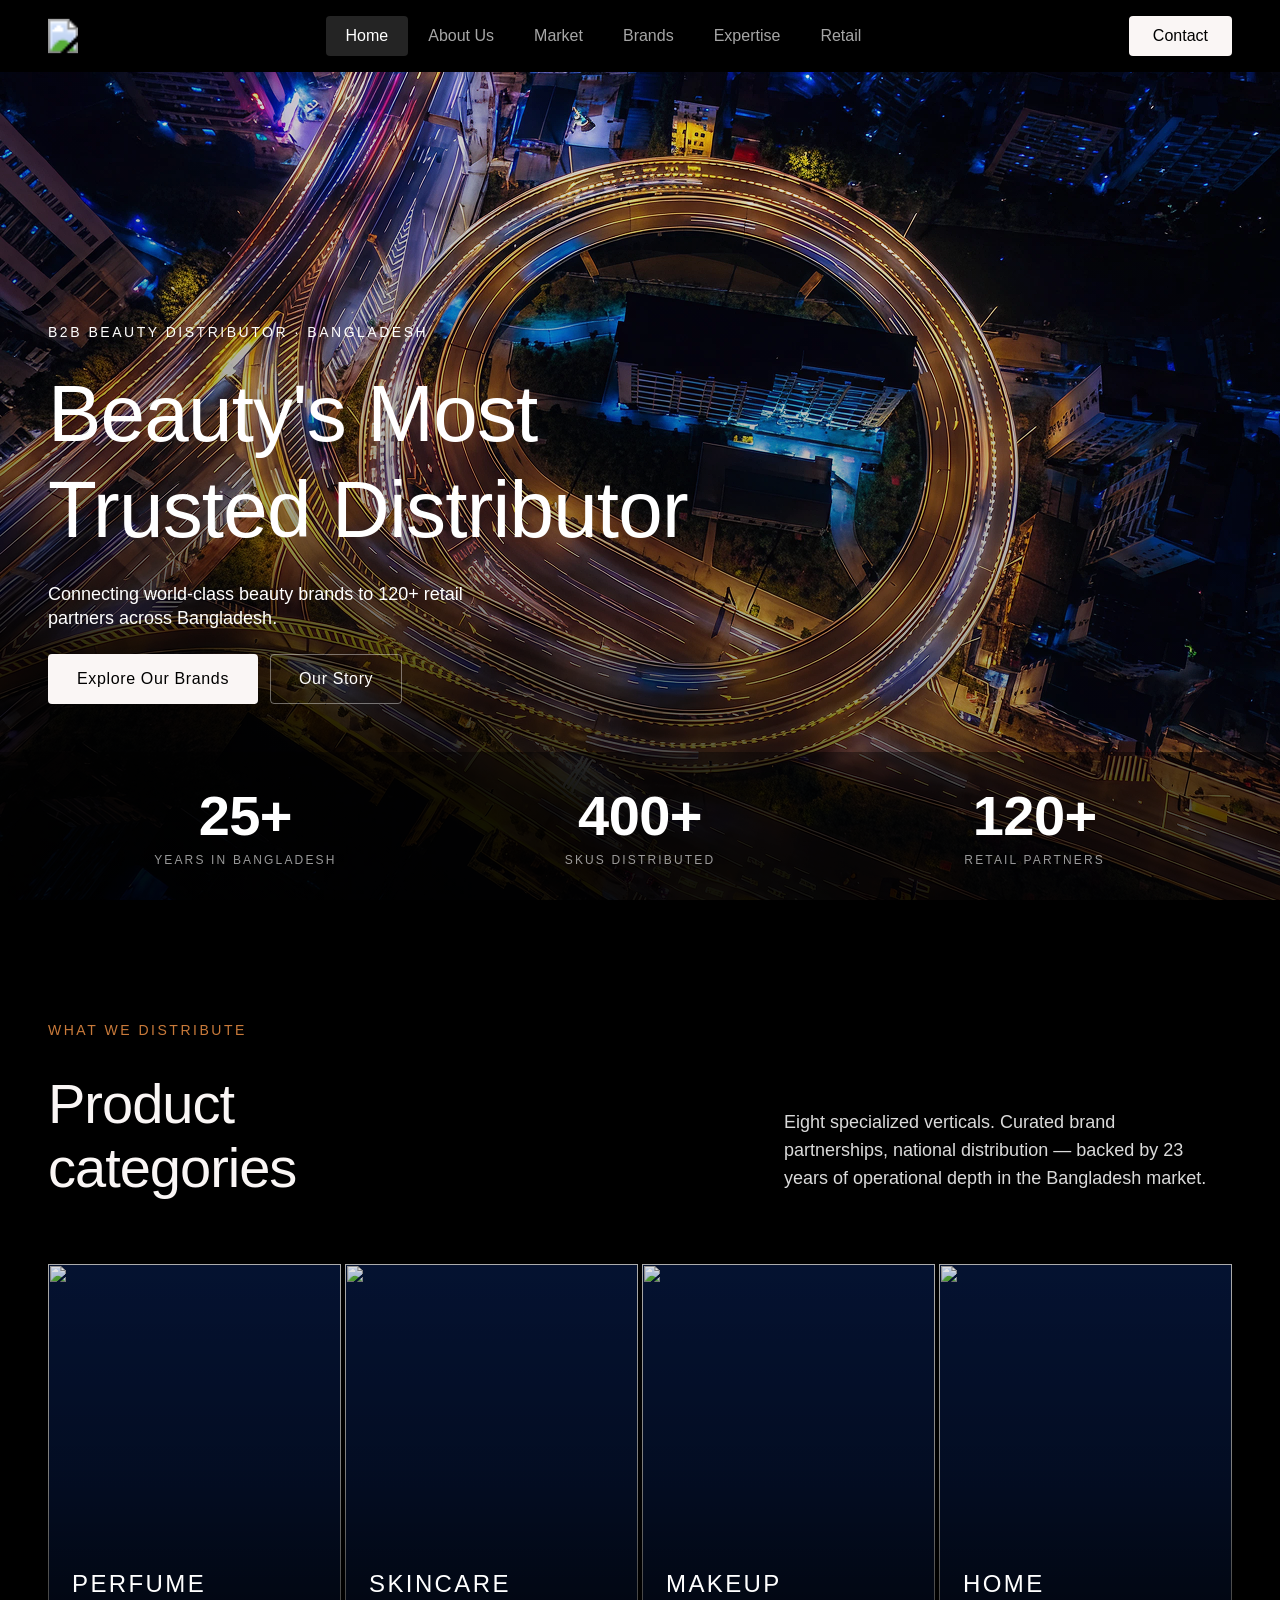
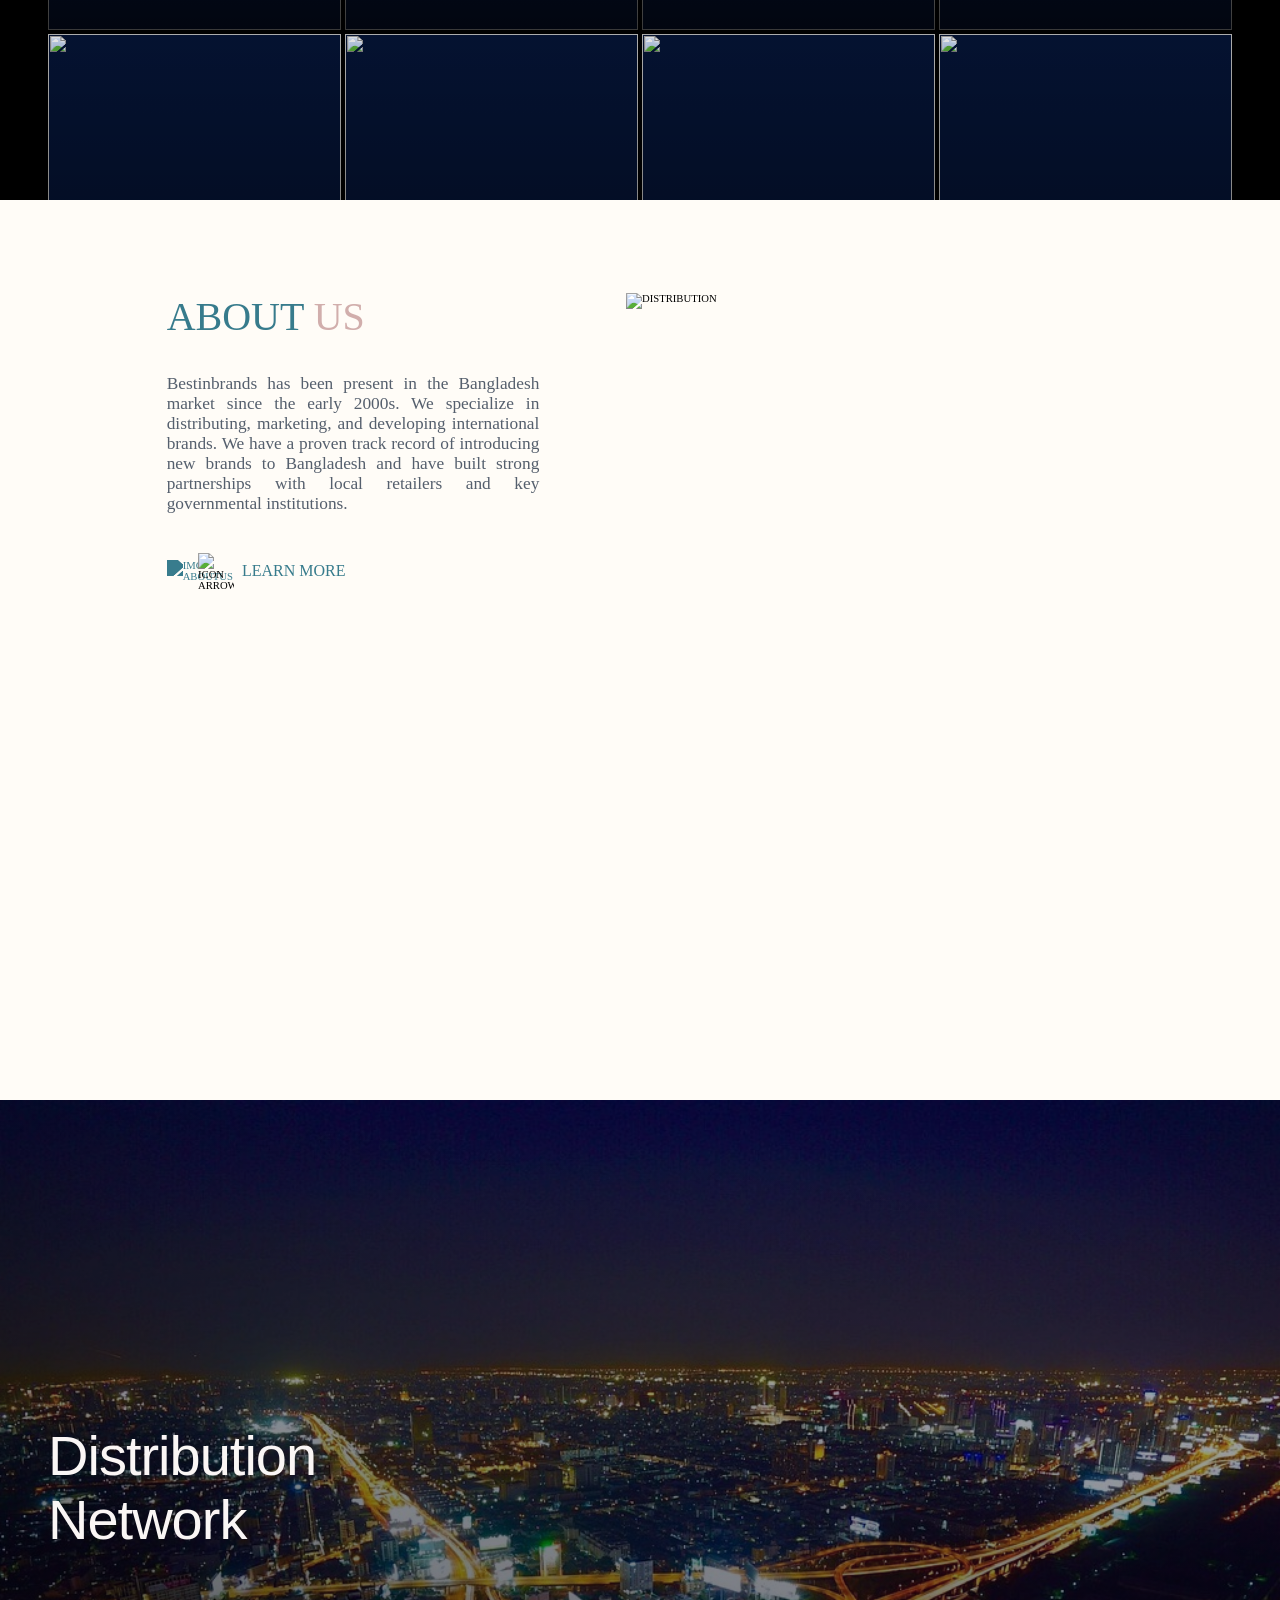
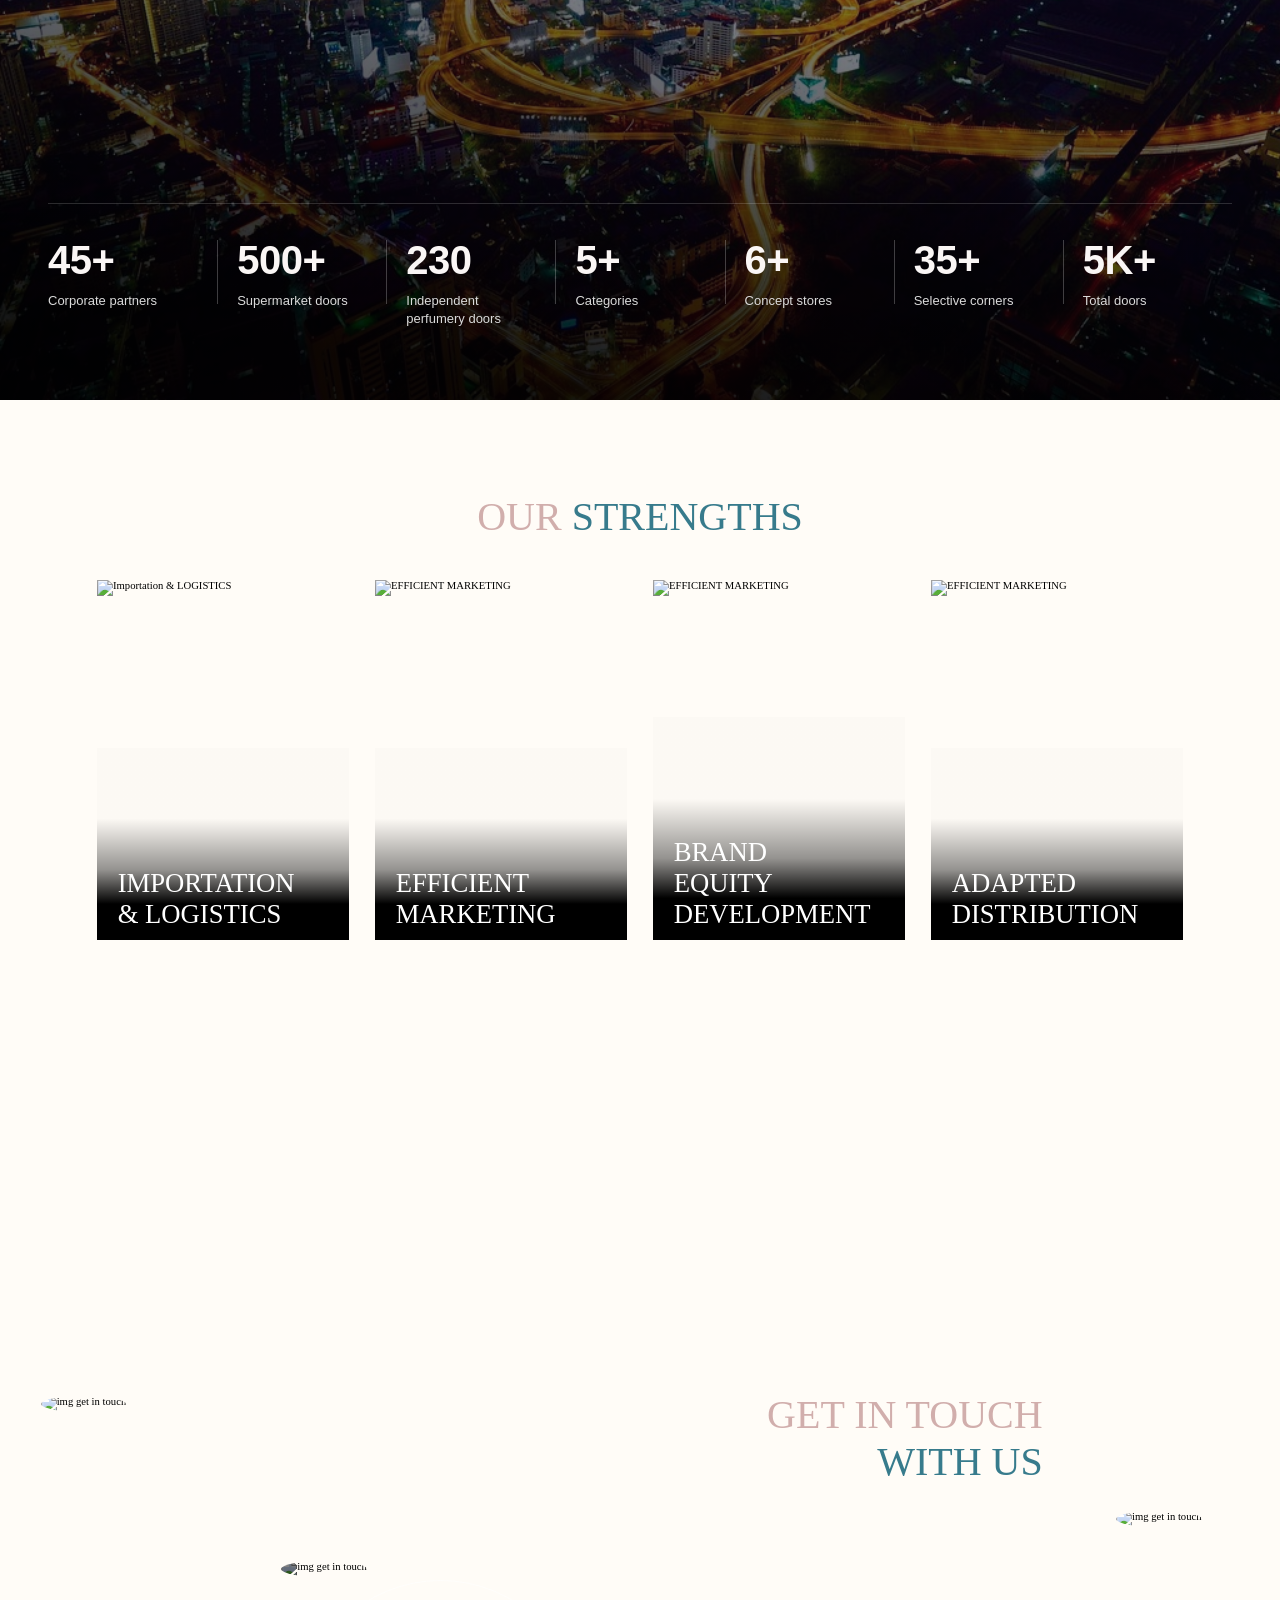
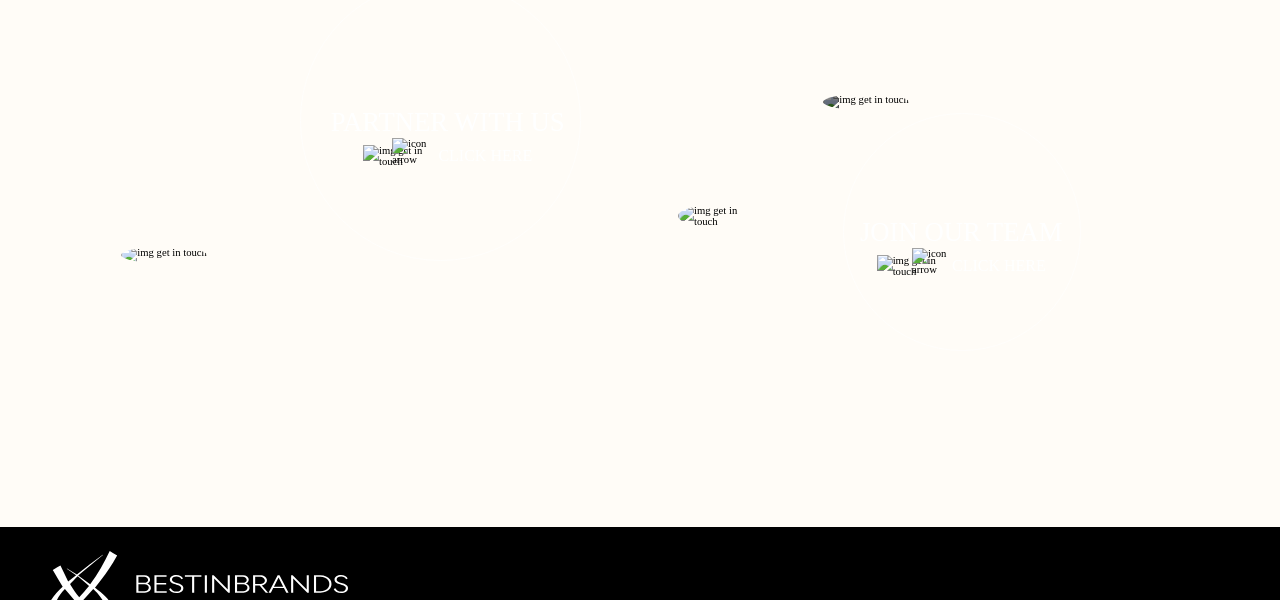
==== commit 13f90e90: "feat: rebuild Network section, finalize Product Categories on homepage - Network section: full-vh, n" ====
--- a/extract/home/index.html
+++ b/extract/home/index.html
@@ -1387,6 +1387,9 @@
             <style>
                 /* === bib-categories — Product Categories, brand DNA-aligned === */
                 .bib-categories {
+                    position: relative;
+                    isolation: isolate;
+                    /* contain z-index:-1 children inside section */
                     background: #000;
                     /* Brand/Ink token */
                     color: #FAF6F5;
@@ -1396,7 +1399,43 @@
                     font-family: 'Cina GEO', sans-serif;
                 }
 
+                .bib-categories::before {
+                    content: "";
+                    position: absolute;
+                    inset: 0;
+                    background-image: url('img/pattern-categories.png');
+                    background-position: bottom center;
+                    background-repeat: repeat-x;
+                    background-size: 100% auto;
+                    filter: invert(1);
+                    mix-blend-mode: screen;
+                    opacity: 0.15;
+                    pointer-events: none;
+                    z-index: 0;
+                }
+
+                /* Pattern band — pinned to section bottom, 100vw, behind tiles */
+                .bib-categories__pattern {
+                    position: absolute;
+                    left: calc(50% - 50vw);
+                    right: calc(50% - 50vw);
+                    bottom: -238px;
+                    width: 100vw;
+                    line-height: 0;
+                    pointer-events: none;
+                    z-index: -1;
+                }
+
+                .bib-categories__pattern img {
+                    display: block;
+                    width: 100%;
+                    height: auto;
+                    margin: 0;
+                }
+
                 .bib-categories__wrapper {
+                    position: relative;
+                    z-index: 1;
                     max-width: 1440px;
                     margin: 0 auto;
                     padding: 0 48px;
@@ -1871,6 +1910,10 @@
 
                     </div>
                 </div>
+
+                <div class="bib-categories__pattern" aria-hidden="true">
+                    <img src="img/pattern.png" alt="" loading="lazy">
+                </div>
             </section>
 
             <script>
@@ -1942,89 +1985,342 @@
                 </section>
             </section> <!---------- About Us Section --------->
 
-            <!---------- Net Work Section --------->
-            <!-- ---------------------------------------------------------------------------------------------- -->
-
-            <section class="group-net-work-area">
-                <section class="net-work-area net-work-area-desktop">
-                    <div class="background-image-area">
-                        <img src="https://bestinbrands.com/wp-content/themes/bib-website/assets/images/home-page-background-network.webp"
-                            alt="NETWORK" loading="lazy" width="10" height="10">
+            <!---------- Network Section — DNA-aligned: full-bleed dark, network.jpg, evidence-led --------->
+            <style>
+                /* === bib-network — brand DNA-aligned distribution reach === */
+                .bib-network {
+                    position: relative;
+                    width: 100%;
+                    height: 100%;
+                    background: #051436;
+                    /* Photo/Midnight */
+                    color: #FAF6F5;
+                    /* Neutral/Canvas */
+                    overflow: hidden;
+                    isolation: isolate;
+                    font-family: 'Cina GEO', sans-serif;
+                    font-style: normal;
+                }
+
+                .bib-network__bg {
+                    position: absolute;
+                    inset: 0;
+                    z-index: 0;
+                    background-image: url('img/network.jpg');
+                    background-size: cover;
+                    background-position: center;
+                    background-repeat: no-repeat;
+                    opacity: 0.72;
+                    pointer-events: none;
+                }
+
+                /* Diagonal scrim — same gradient as bib-our-company for visual coherence */
+                .bib-network__scrim {
+                    position: absolute;
+                    inset: 0;
+                    z-index: 1;
+                    background-image: linear-gradient(189.66deg,
+                            rgba(0, 0, 0, 0) 11.42%,
+                            rgba(0, 0, 0, 0.35) 54.78%,
+                            rgba(0, 0, 0, 0.88) 90.81%);
+                    pointer-events: none;
+                }
+
+                .bib-network__inner {
+                    position: relative;
+                    z-index: 2;
+                    max-width: 1440px;
+                    height: 100%;
+                    margin: 0 auto;
+                    padding: 120px 48px 72px;
+                    box-sizing: border-box;
+                    display: flex;
+                    flex-direction: column;
+                }
+
+                .bib-network__head {
+                    flex: 1;
+                    display: flex;
+                    flex-direction: column;
+                    justify-content: center;
+                    max-width: 720px;
+                }
+
+                /* Eyebrow — Label/Section, sunset-amber */
+                .bib-network__eyebrow {
+                    font-weight: 400;
+                    font-size: 14px;
+                    line-height: 20px;
+                    letter-spacing: 0.18em;
+                    text-transform: uppercase;
+                    color: #C97A3A;
+                    /* Brand/Sunset Amber */
+                    margin: 0 0 24px;
+                }
+
+                /* Display/Hero — Cina GEO Light 80/96, -1px tracking */
+                .bib-network__title {
+                    font-family: 'Cina GEO', sans-serif;
+                    font-weight: 500;
+                    font-size: 56px;
+                    line-height: 64px;
+                    letter-spacing: -1px;
+                    color: #FAF6F5;
+                    /* Neutral/Canvas */
+                    margin: 0;
+                }
+
+                /* Body/LG — Regular 18/28, neutral panel */
+                .bib-network__lede {
+                    font-weight: 400;
+                    font-size: 18px;
+                    line-height: 28px;
+                    color: #DADADA;
+                    margin: 0;
+                    max-width: 540px;
+                }
+
+                /* Stats band — 7 stats with vertical dividers (matches bib-our-company pattern) */
+                .bib-network__stats {
+                    display: grid;
+                    grid-template-columns: repeat(7, minmax(0, 1fr));
+                    gap: 0;
+                    border-top: 1px solid rgba(255, 255, 255, 0.16);
+                    padding-top: 32px;
+                    margin-top: 48px;
+                }
+
+                .bib-network__stat {
+                    position: relative;
+                    display: flex;
+                    flex-direction: column;
+                    gap: 8px;
+                    padding: 0 20px;
+                    min-width: 0;
+                }
+
+                .bib-network__stat:first-child {
+                    padding-left: 0;
+                }
+
+                .bib-network__stat:last-child {
+                    padding-right: 0;
+                }
+
+                .bib-network__stat:not(:first-child)::before {
+                    content: "";
+                    position: absolute;
+                    left: 0;
+                    top: 4px;
+                    width: 1px;
+                    height: 64px;
+                    background: rgba(255, 255, 255, 0.24);
+                }
+
+                /* Heading/H1 — SemiBold 40/48, -0.5 tracking */
+                .bib-network__stat-number {
+                    font-weight: 600;
+                    font-size: 40px;
+                    line-height: 48px;
+                    letter-spacing: -0.5px;
+                    color: #FAF6F5;
+                    margin: 0;
+                }
+
+                .bib-network__stat-label {
+                    font-weight: 400;
+                    font-size: 13px;
+                    line-height: 18px;
+                    color: #DADADA;
+                    margin: 0;
+                }
+
+                /* Tablet */
+                @media (max-width: 1200px) {
+                    .bib-network__title {
+                        font-size: 64px;
+                        line-height: 72px;
+                    }
+
+                    .bib-network__stats {
+                        grid-template-columns: repeat(4, minmax(0, 1fr));
+                        row-gap: 32px;
+                    }
+
+                    .bib-network__stat:nth-child(5)::before,
+                    .bib-network__stat:nth-child(n+5):not(:first-child)::before {
+                        /* keep dividers on row 2 */
+                    }
+
+                    .bib-network__stat-number {
+                        font-size: 32px;
+                        line-height: 40px;
+                    }
+                }
+
+                /* Mobile */
+                @media (max-width: 640px) {
+                    .bib-network__inner {
+                        padding: 96px 24px 56px;
+                    }
+
+                    .bib-network__title {
+                        font-size: 44px;
+                        line-height: 52px;
+                    }
+
+                    .bib-network__lede {
+                        font-size: 16px;
+                        line-height: 24px;
+                    }
+
+                    .bib-network__stats {
+                        grid-template-columns: repeat(2, minmax(0, 1fr));
+                        row-gap: 28px;
+                        column-gap: 0;
+                    }
+
+                    .bib-network__stat {
+                        padding: 0 16px;
+                    }
+
+                    .bib-network__stat:nth-child(odd) {
+                        padding-left: 0;
+                    }
+
+                    .bib-network__stat:nth-child(odd)::before {
+                        display: none;
+                    }
+
+                    .bib-network__stat-number {
+                        font-size: 28px;
+                        line-height: 36px;
+                    }
+                }
+
+                /* Scroll-reveal */
+                @media (prefers-reduced-motion: no-preference) {
+
+                    .bib-network[data-reveal] .bib-network__eyebrow,
+                    .bib-network[data-reveal] .bib-network__title,
+                    .bib-network[data-reveal] .bib-network__lede {
+                        opacity: 0;
+                        transform: translateY(24px);
+                        transition: opacity 800ms cubic-bezier(0.16, 1, 0.3, 1),
+                            transform 800ms cubic-bezier(0.16, 1, 0.3, 1);
+                    }
+
+                    .bib-network[data-reveal] .bib-network__title {
+                        transition-delay: 100ms;
+                    }
+
+                    .bib-network[data-reveal] .bib-network__lede {
+                        transition-delay: 200ms;
+                    }
+
+                    .bib-network[data-reveal] .bib-network__stat {
+                        opacity: 0;
+                        transform: translateY(24px);
+                        transition: opacity 700ms cubic-bezier(0.16, 1, 0.3, 1),
+                            transform 700ms cubic-bezier(0.16, 1, 0.3, 1);
+                    }
+
+                    .bib-network[data-reveal] .bib-network__stat:nth-child(1) {
+                        transition-delay: 350ms;
+                    }
+
+                    .bib-network[data-reveal] .bib-network__stat:nth-child(2) {
+                        transition-delay: 410ms;
+                    }
+
+                    .bib-network[data-reveal] .bib-network__stat:nth-child(3) {
+                        transition-delay: 470ms;
+                    }
+
+                    .bib-network[data-reveal] .bib-network__stat:nth-child(4) {
+                        transition-delay: 530ms;
+                    }
+
+                    .bib-network[data-reveal] .bib-network__stat:nth-child(5) {
+                        transition-delay: 590ms;
+                    }
+
+                    .bib-network[data-reveal] .bib-network__stat:nth-child(6) {
+                        transition-delay: 650ms;
+                    }
+
+                    .bib-network[data-reveal] .bib-network__stat:nth-child(7) {
+                        transition-delay: 710ms;
+                    }
+
+                    .bib-network.is-in[data-reveal] .bib-network__eyebrow,
+                    .bib-network.is-in[data-reveal] .bib-network__title,
+                    .bib-network.is-in[data-reveal] .bib-network__lede,
+                    .bib-network.is-in[data-reveal] .bib-network__stat {
+                        opacity: 1;
+                        transform: none;
+                    }
+                }
+            </style>
+
+            <section class="bib-network group-net-work-area" data-reveal aria-labelledby="bib-network-title">
+                <div class="bib-network__bg" aria-hidden="true"></div>
+                <div class="bib-network__scrim" aria-hidden="true"></div>
+
+                <div class="bib-network__inner">
+                    <div class="bib-network__head">
+                        <h2 class="bib-network__title" id="bib-network-title">Distribution <br>Network</h2>
                     </div>
-                    <div class="group-title-area" data-aos="slide-right">
-                        <h2 class="title">NETWORK</h2>
-                    </div>
-                    <div class="group-content-area">
-                        <div class="box-content-area box1" data-aos="slide-right">
-                            <h2 class="title">45+</h2>
-                            <span class="sub-title">Corporate partners</span>
+
+                    <dl class="bib-network__stats">
+                        <div class="bib-network__stat">
+                            <dt class="bib-network__stat-number">45+</dt>
+                            <dd class="bib-network__stat-label">Corporate partners</dd>
                         </div>
-                        <div class="box-content-area box2" data-aos="slide-right">
-                            <h2 class="title">500+</h2>
-                            <span class="sub-title">Doors supermarket</span>
+                        <div class="bib-network__stat">
+                            <dt class="bib-network__stat-number">500+</dt>
+                            <dd class="bib-network__stat-label">Supermarket doors</dd>
                         </div>
-                        <div class="box-content-area box3" data-aos="slide-right">
-                            <h2 class="title">230</h2>
-                            <span class="sub-title">Doors independent perfumeries</span>
+                        <div class="bib-network__stat">
+                            <dt class="bib-network__stat-number">230</dt>
+                            <dd class="bib-network__stat-label">Independent perfumery doors</dd>
                         </div>
-                        <div class="box-content-area box4" data-aos="slide-left">
-                            <h2 class="title">5+</h2>
-                            <span class="sub-title">Categories</span>
+                        <div class="bib-network__stat">
+                            <dt class="bib-network__stat-number">5+</dt>
+                            <dd class="bib-network__stat-label">Categories</dd>
                         </div>
-                        <div class="box-content-area box5" data-aos="slide-left">
-                            <h2 class="title">6+</h2>
-                            <span class="sub-title">Concept Stores</span>
+                        <div class="bib-network__stat">
+                            <dt class="bib-network__stat-number">6+</dt>
+                            <dd class="bib-network__stat-label">Concept stores</dd>
                         </div>
-                        <div class="box-content-area box6" data-aos="slide-left">
-                            <h2 class="title">35+</h2>
-                            <span class="sub-title">Selective corners</span>
+                        <div class="bib-network__stat">
+                            <dt class="bib-network__stat-number">35+</dt>
+                            <dd class="bib-network__stat-label">Selective corners</dd>
                         </div>
-                        <div class="box-content-area box7" data-aos="slide-left">
-                            <h2 class="title">5k+</h2>
-                            <span class="sub-title">Doors</span>
+                        <div class="bib-network__stat">
+                            <dt class="bib-network__stat-number">5K+</dt>
+                            <dd class="bib-network__stat-label">Total doors</dd>
                         </div>
-                    </div>
-                </section>
-                <section class="net-work-area net-work-area-mobile">
-                    <div class="background-image-area">
-                        <img src="https://bestinbrands.com/wp-content/themes/bib-website/assets/images/home-page-background-network-mobile.webp"
-                            alt="NETWORK" loading="lazy" width="10" height="10">
-                    </div>
-                    <div class="group-title-area" data-aos="slide-right">
-                        <h2 class="title">NETWORK</h2>
-                    </div>
-                    <div class="group-content-area">
-                        <div class="box-content-area" data-aos="slide-up">
-                            <h2 class="title">45+</h2>
-                            <span class="sub-title">Corporate partners</span>
-                        </div>
-                        <div class="box-content-area" data-aos="slide-up">
-                            <h2 class="title">500+</h2>
-                            <span class="sub-title">Doors supermarket</span>
-                        </div>
-                        <div class="box-content-area" data-aos="slide-up">
-                            <h2 class="title">230</h2>
-                            <span class="sub-title">Doors independent perfumeries</span>
-                        </div>
-                        <div class="box-content-area" data-aos="slide-up">
-                            <h2 class="title">5+</h2>
-                            <span class="sub-title">Categories</span>
-                        </div>
-                        <div class="box-content-area" data-aos="slide-up">
-                            <h2 class="title">6+</h2>
-                            <span class="sub-title">Concept Stores</span>
-                        </div>
-                        <div class="box-content-area" data-aos="slide-up">
-                            <h2 class="title">35+</h2>
-                            <span class="sub-title">Selective corners</span>
-                        </div>
-                        <div class="box-content-area" data-aos="slide-up">
-                            <h2 class="title">5k+</h2>
-                            <span class="sub-title">Doors</span>
-                        </div>
-                    </div>
-                </section>
-            </section> <!---------- Net Work Section --------->
+                    </dl>
+                </div>
+            </section>
+
+            <script>
+                (function () {
+                    var section = document.querySelector('.bib-network[data-reveal]');
+                    if (!section) return;
+                    var reduced = window.matchMedia('(prefers-reduced-motion: reduce)').matches;
+                    if (reduced) { section.classList.add('is-in'); return; }
+                    var io = new IntersectionObserver(function (entries) {
+                        entries.forEach(function (entry) {
+                            if (entry.isIntersecting) section.classList.add('is-in');
+                            else section.classList.remove('is-in');
+                        });
+                    }, { threshold: 0.18 });
+                    io.observe(section);
+                })();
+            </script>
+            <!---------- /Network Section --------->
 
             <!---------- Our Strengths Section --------->
             <!-- ---------------------------------------------------------------------------------------------- -->
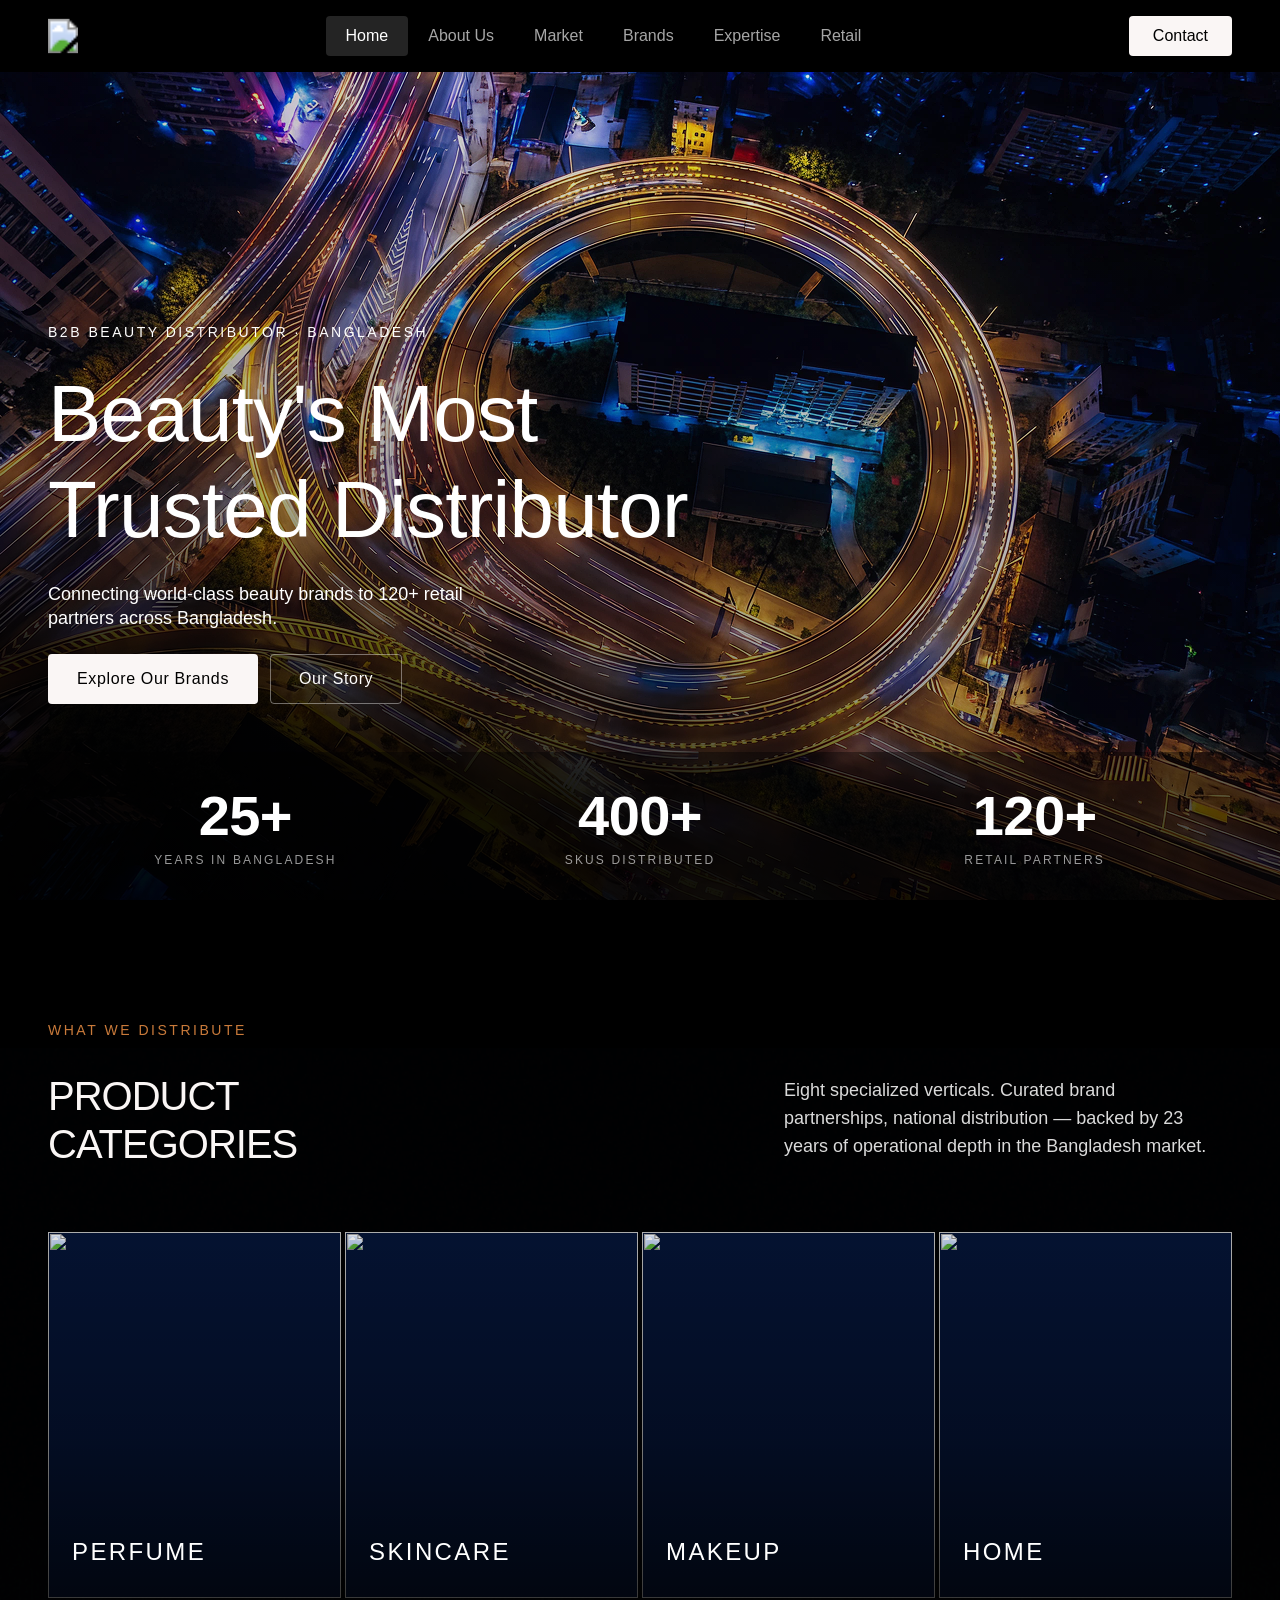
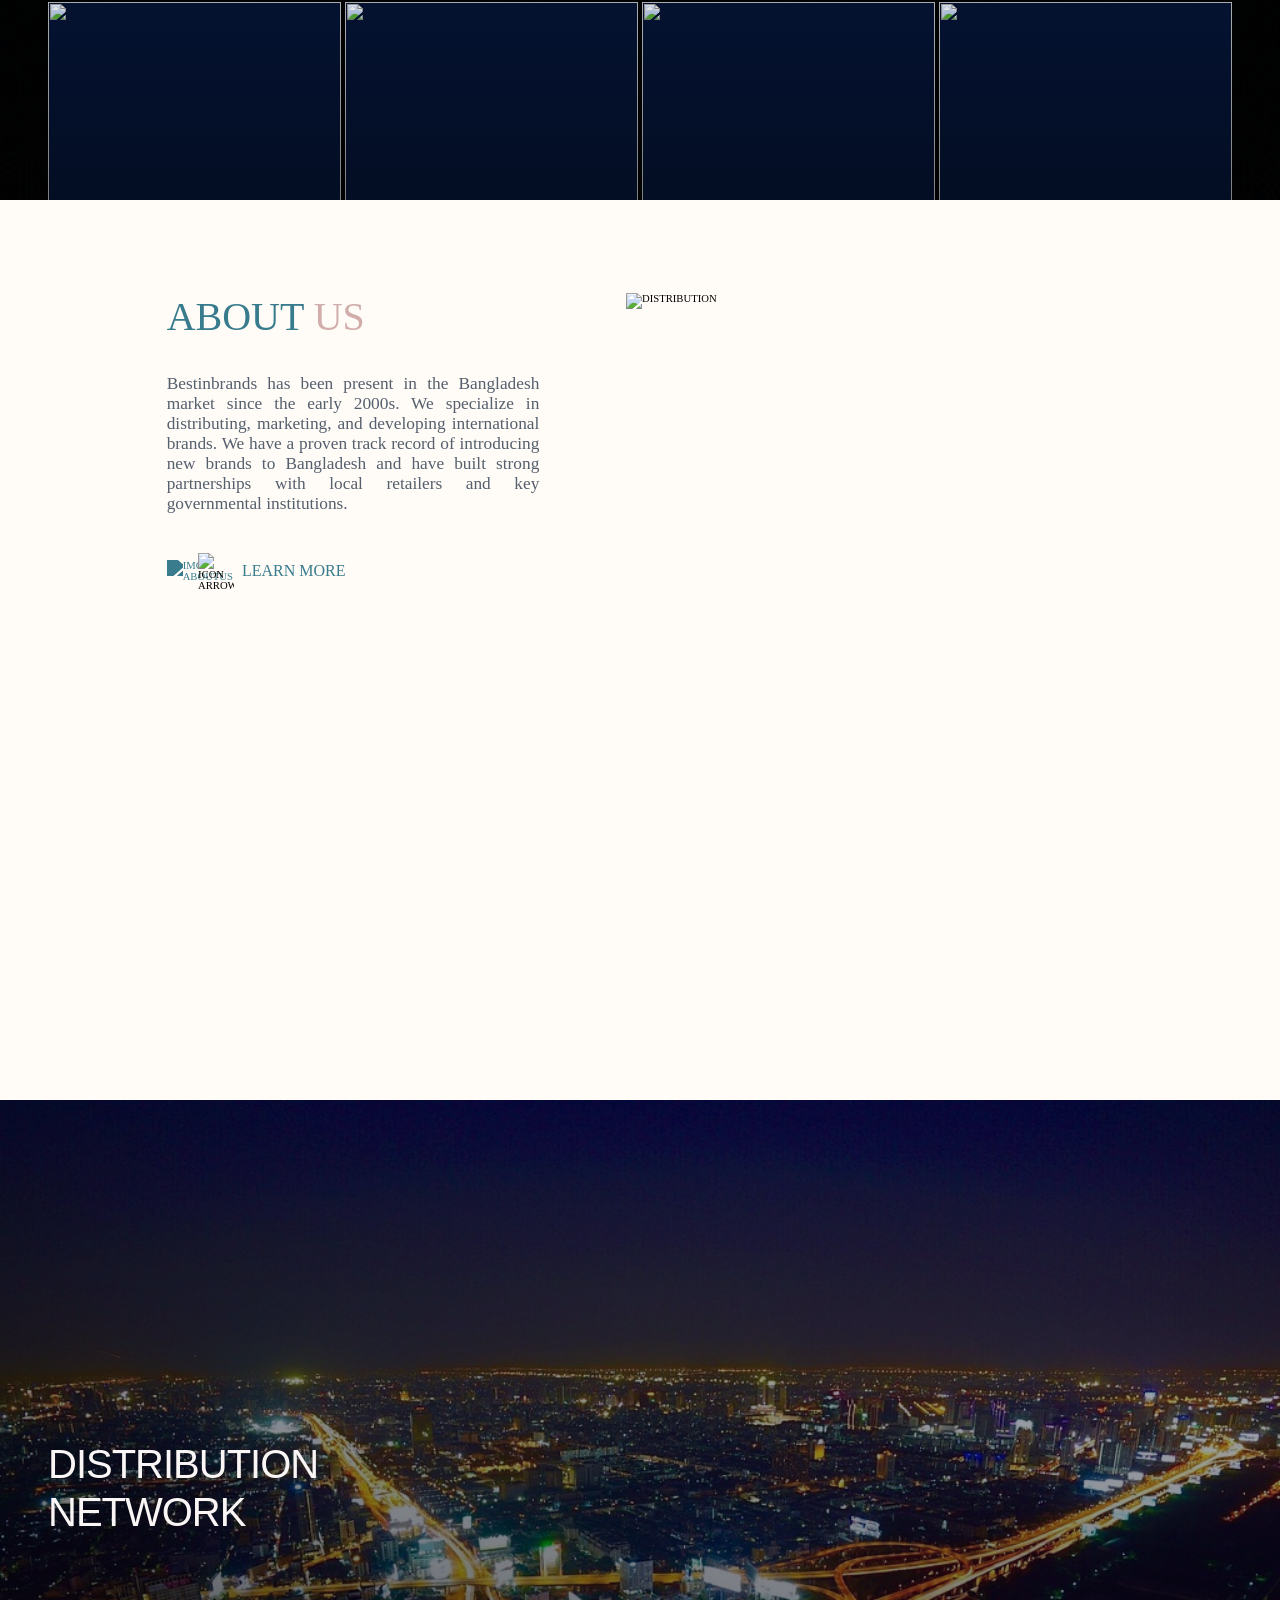
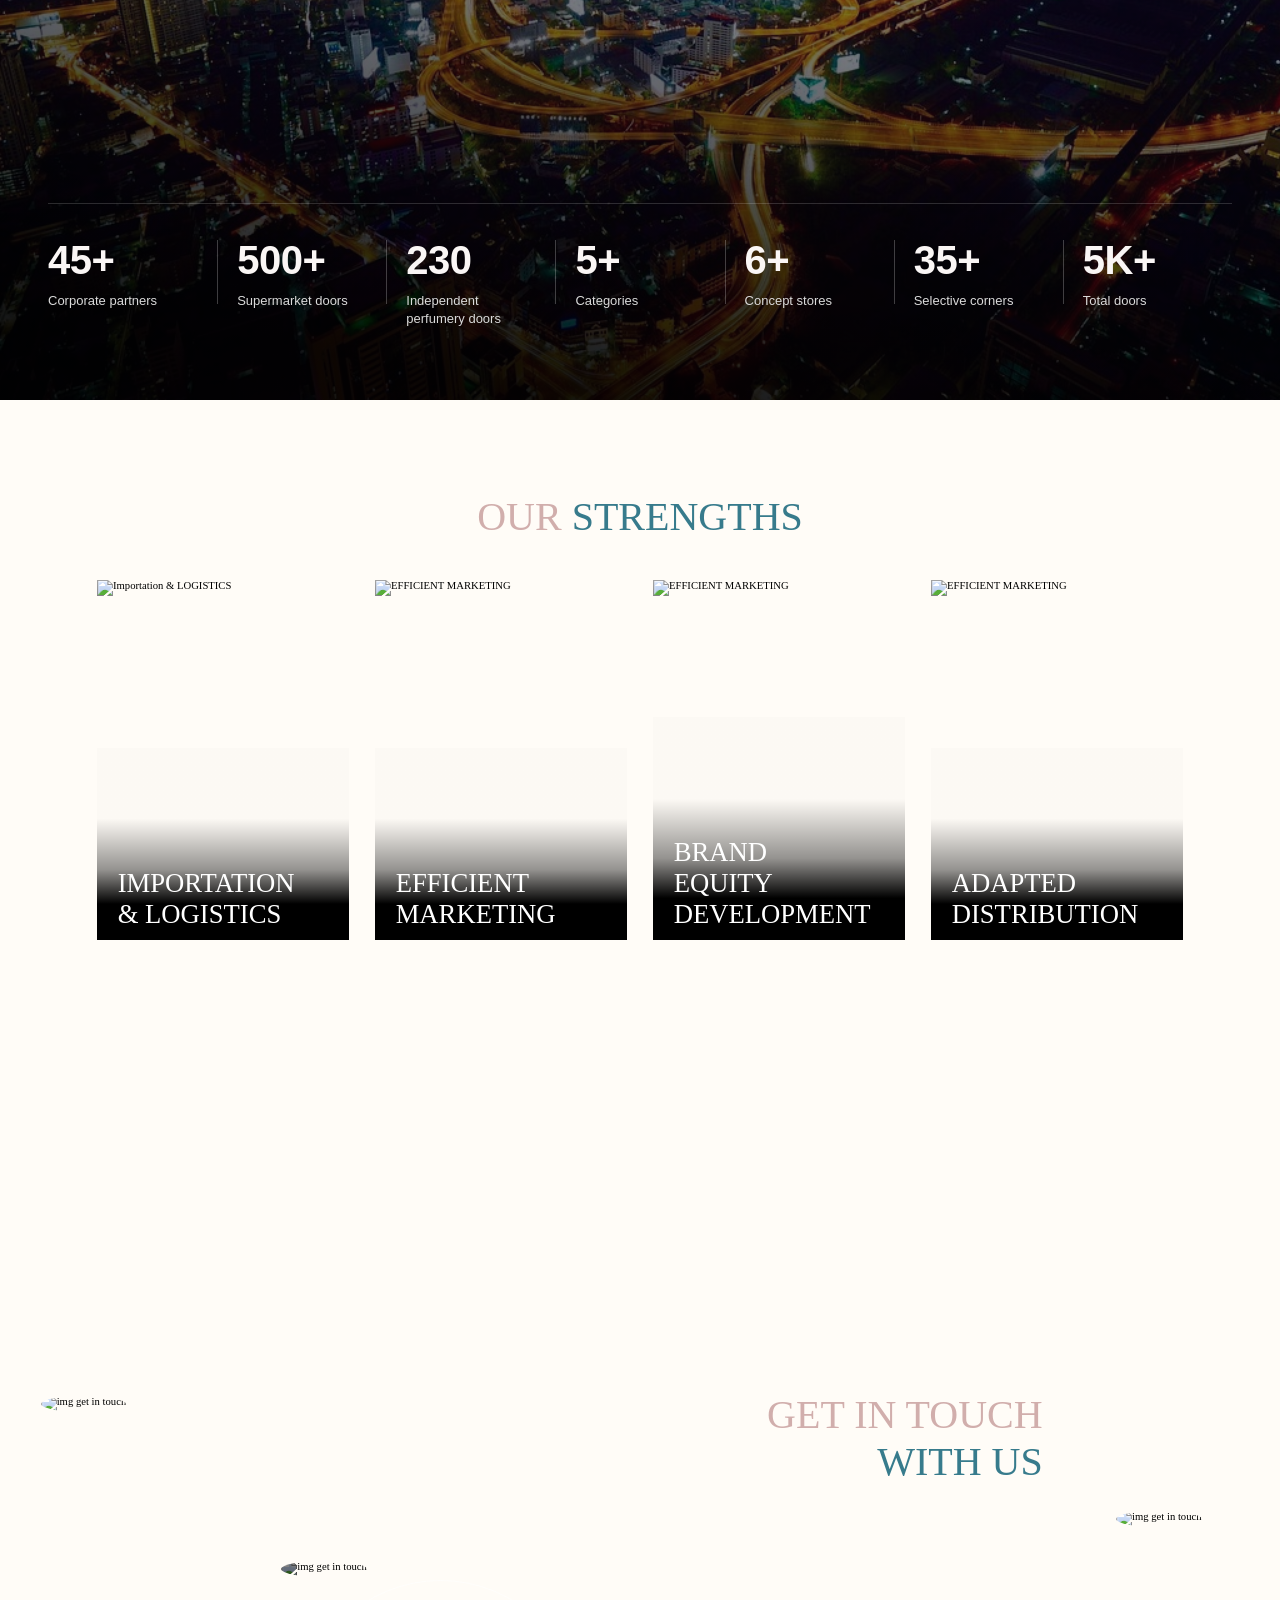
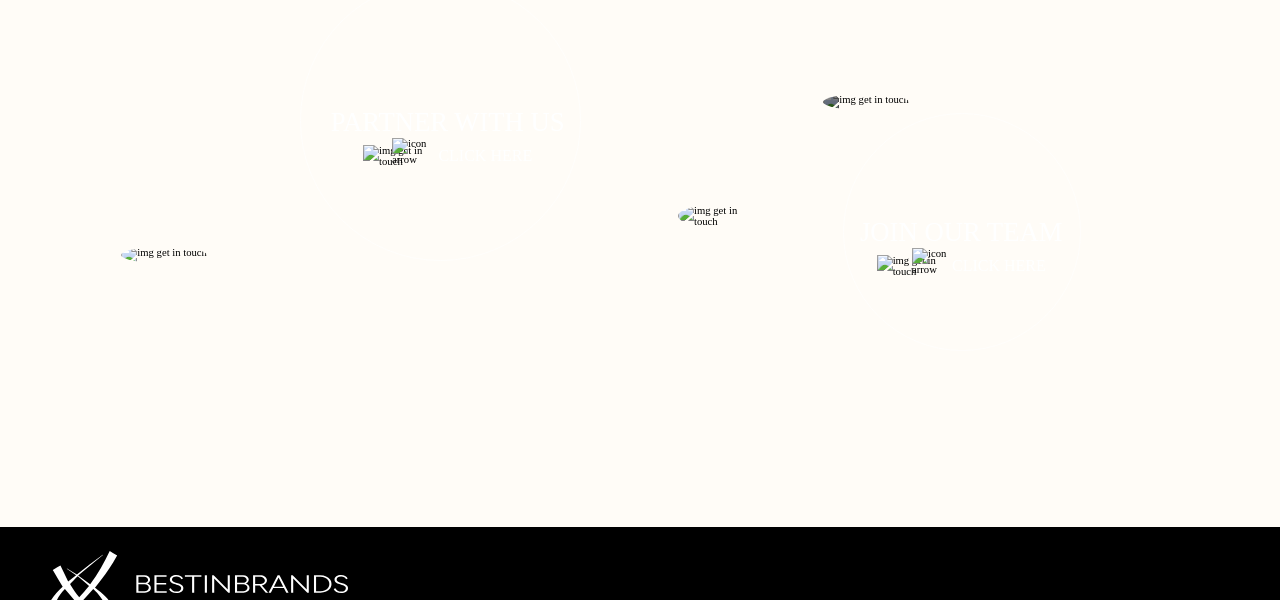
==== commit d436111d: "fix: adjust section titles to H1 scale (40px) and uppercase on homepage Categories and Network secti" ====
--- a/extract/home/index.html
+++ b/extract/home/index.html
@@ -1471,10 +1471,11 @@
                 .bib-categories__title {
                     font-family: 'Cina GEO', sans-serif;
                     font-weight: 500;
-                    font-size: 56px;
-                    line-height: 64px;
+                    font-size: 40px;
+                    line-height: 48px;
                     letter-spacing: -1px;
                     color: #FAF6F5;
+                    text-transform: uppercase;
                     /* Neutral/Canvas */
                     margin: 0;
                 }
@@ -2062,10 +2063,11 @@
                 .bib-network__title {
                     font-family: 'Cina GEO', sans-serif;
                     font-weight: 500;
-                    font-size: 56px;
-                    line-height: 64px;
+                    font-size: 40px;
+                    line-height: 48px;
                     letter-spacing: -1px;
                     color: #FAF6F5;
+                    text-transform: uppercase;
                     /* Neutral/Canvas */
                     margin: 0;
                 }
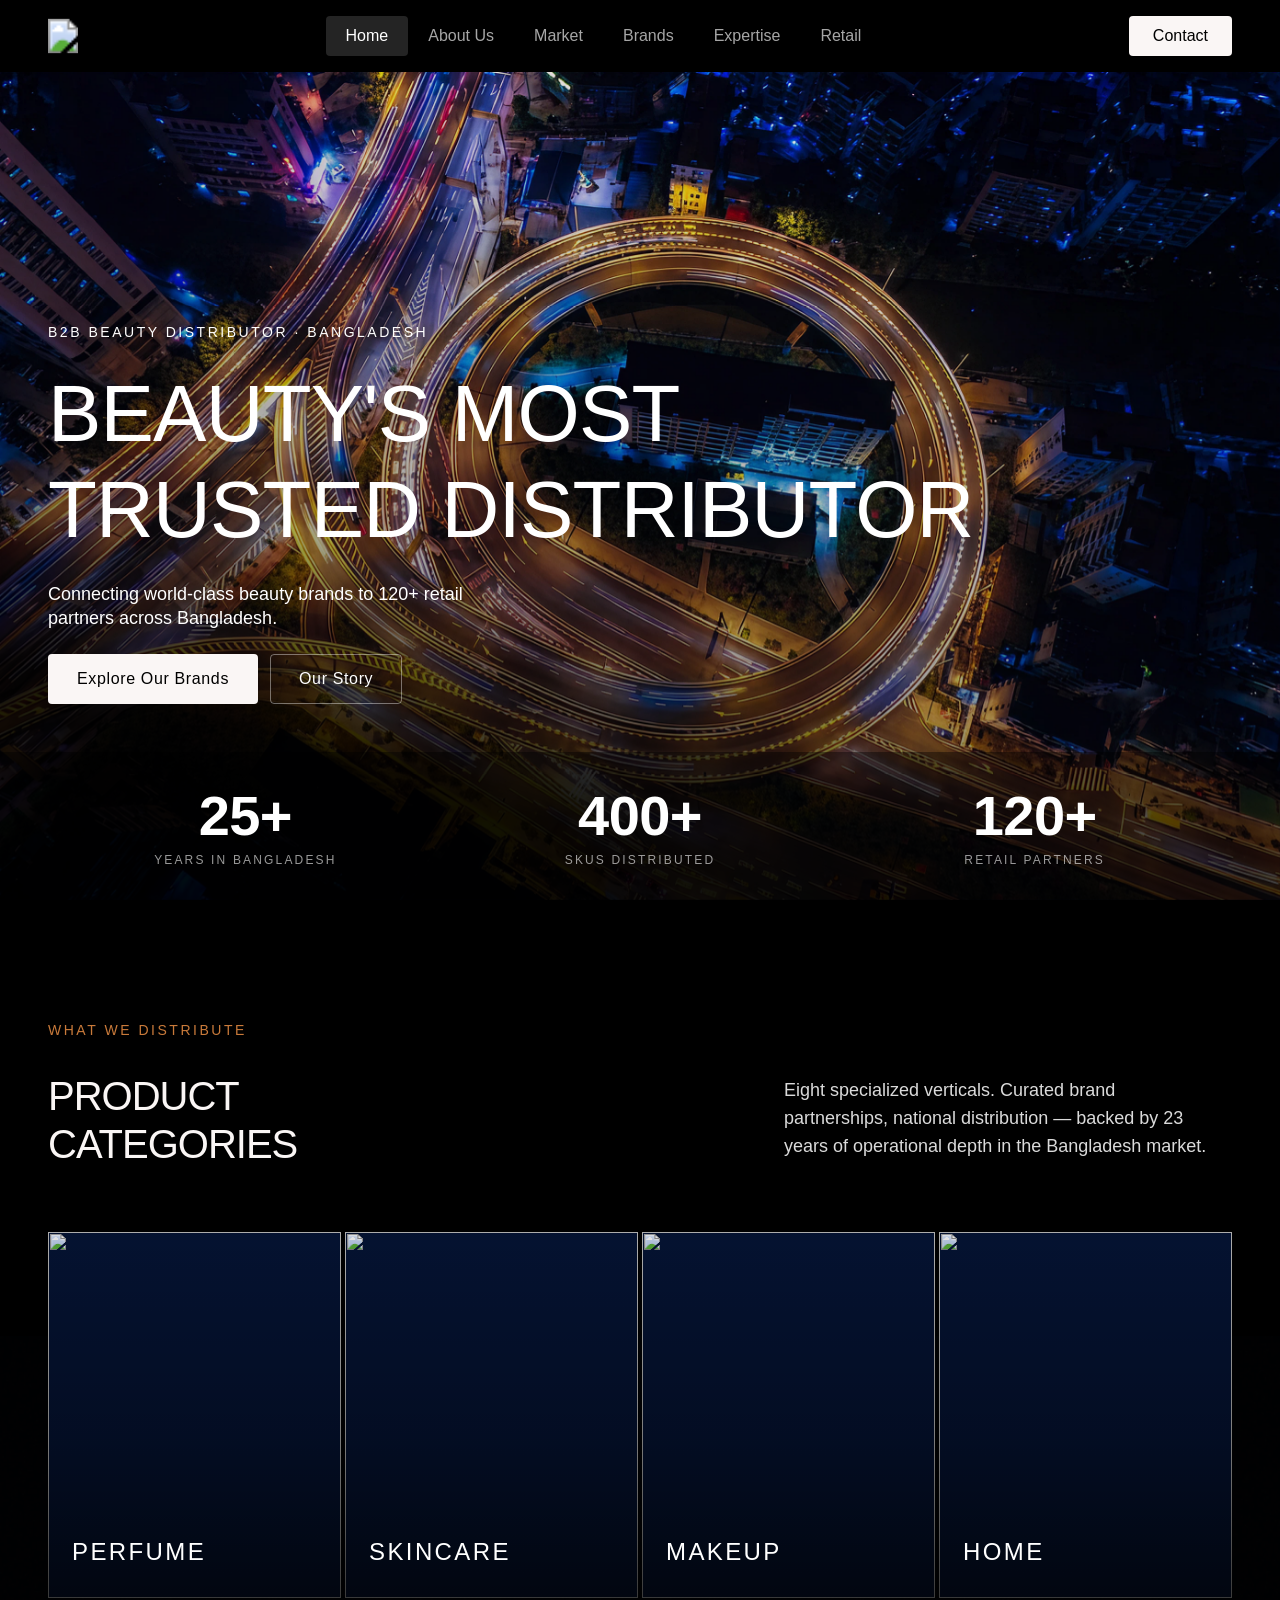
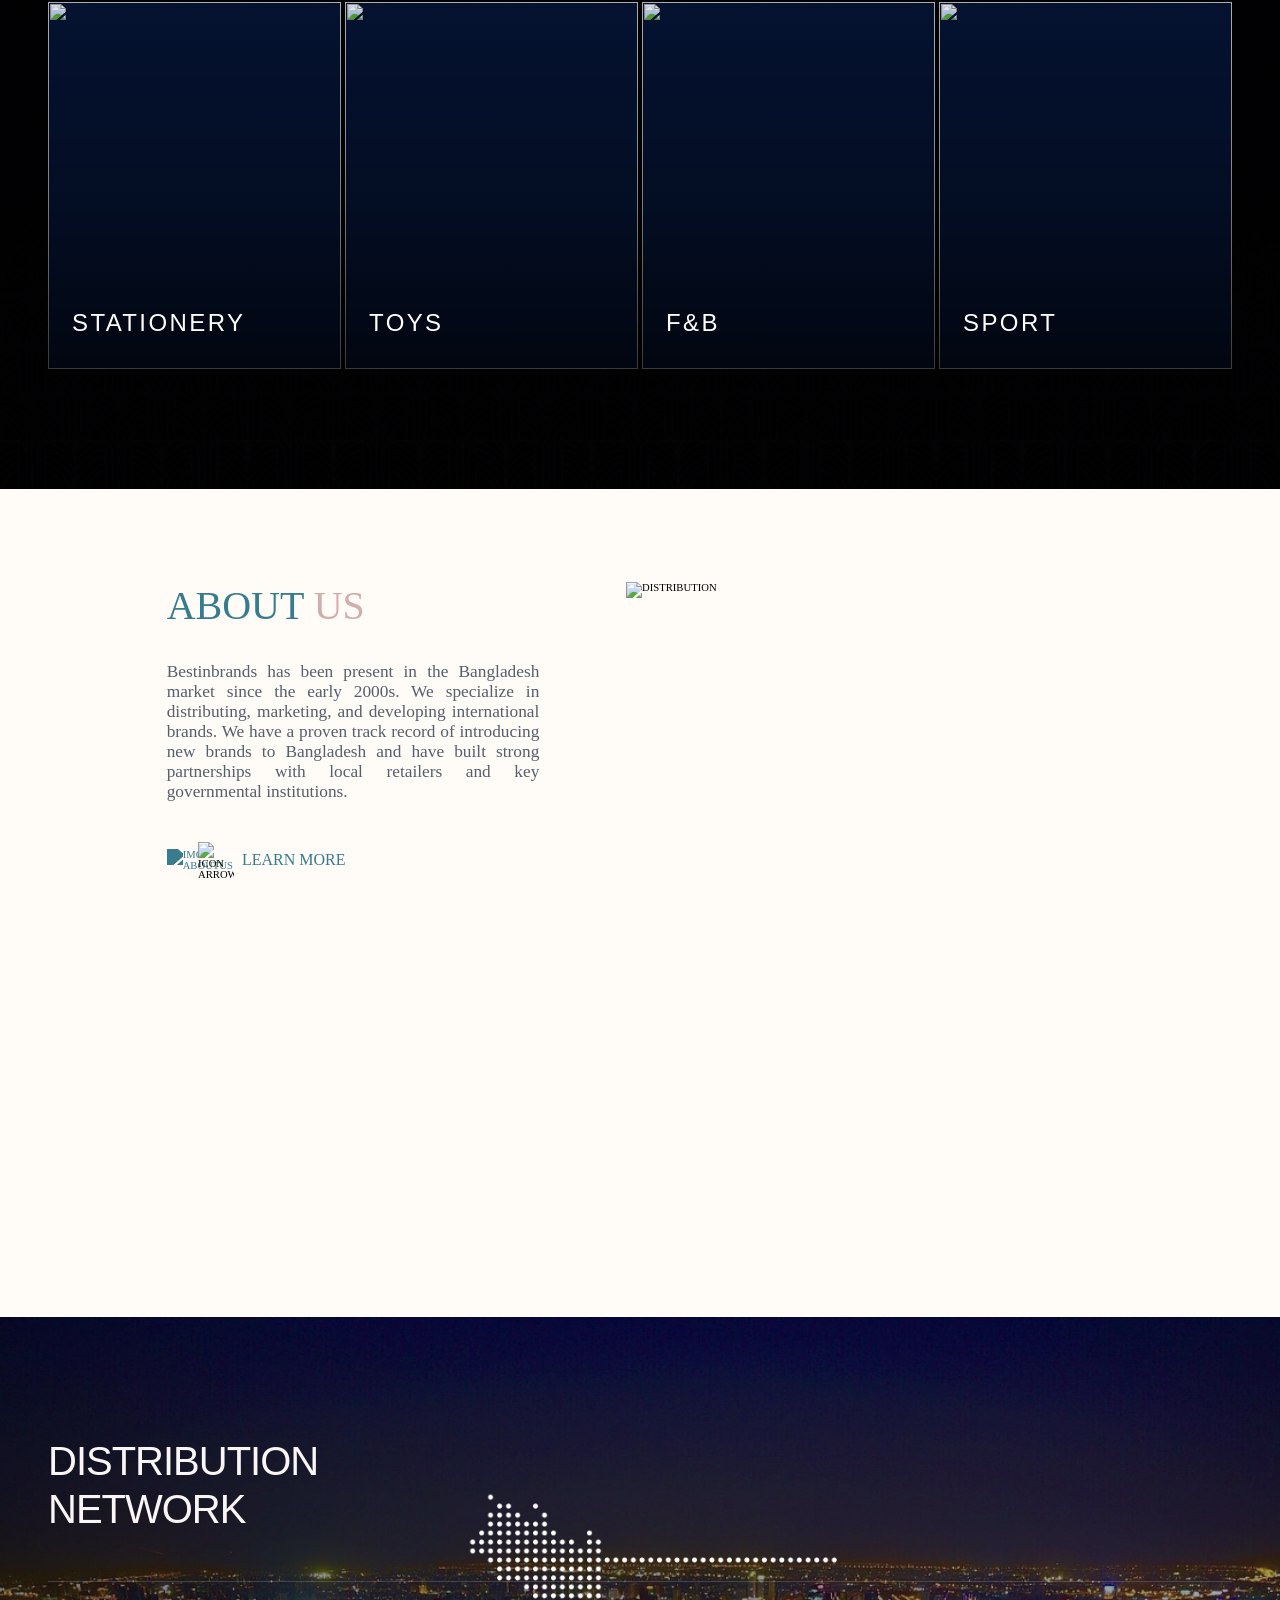
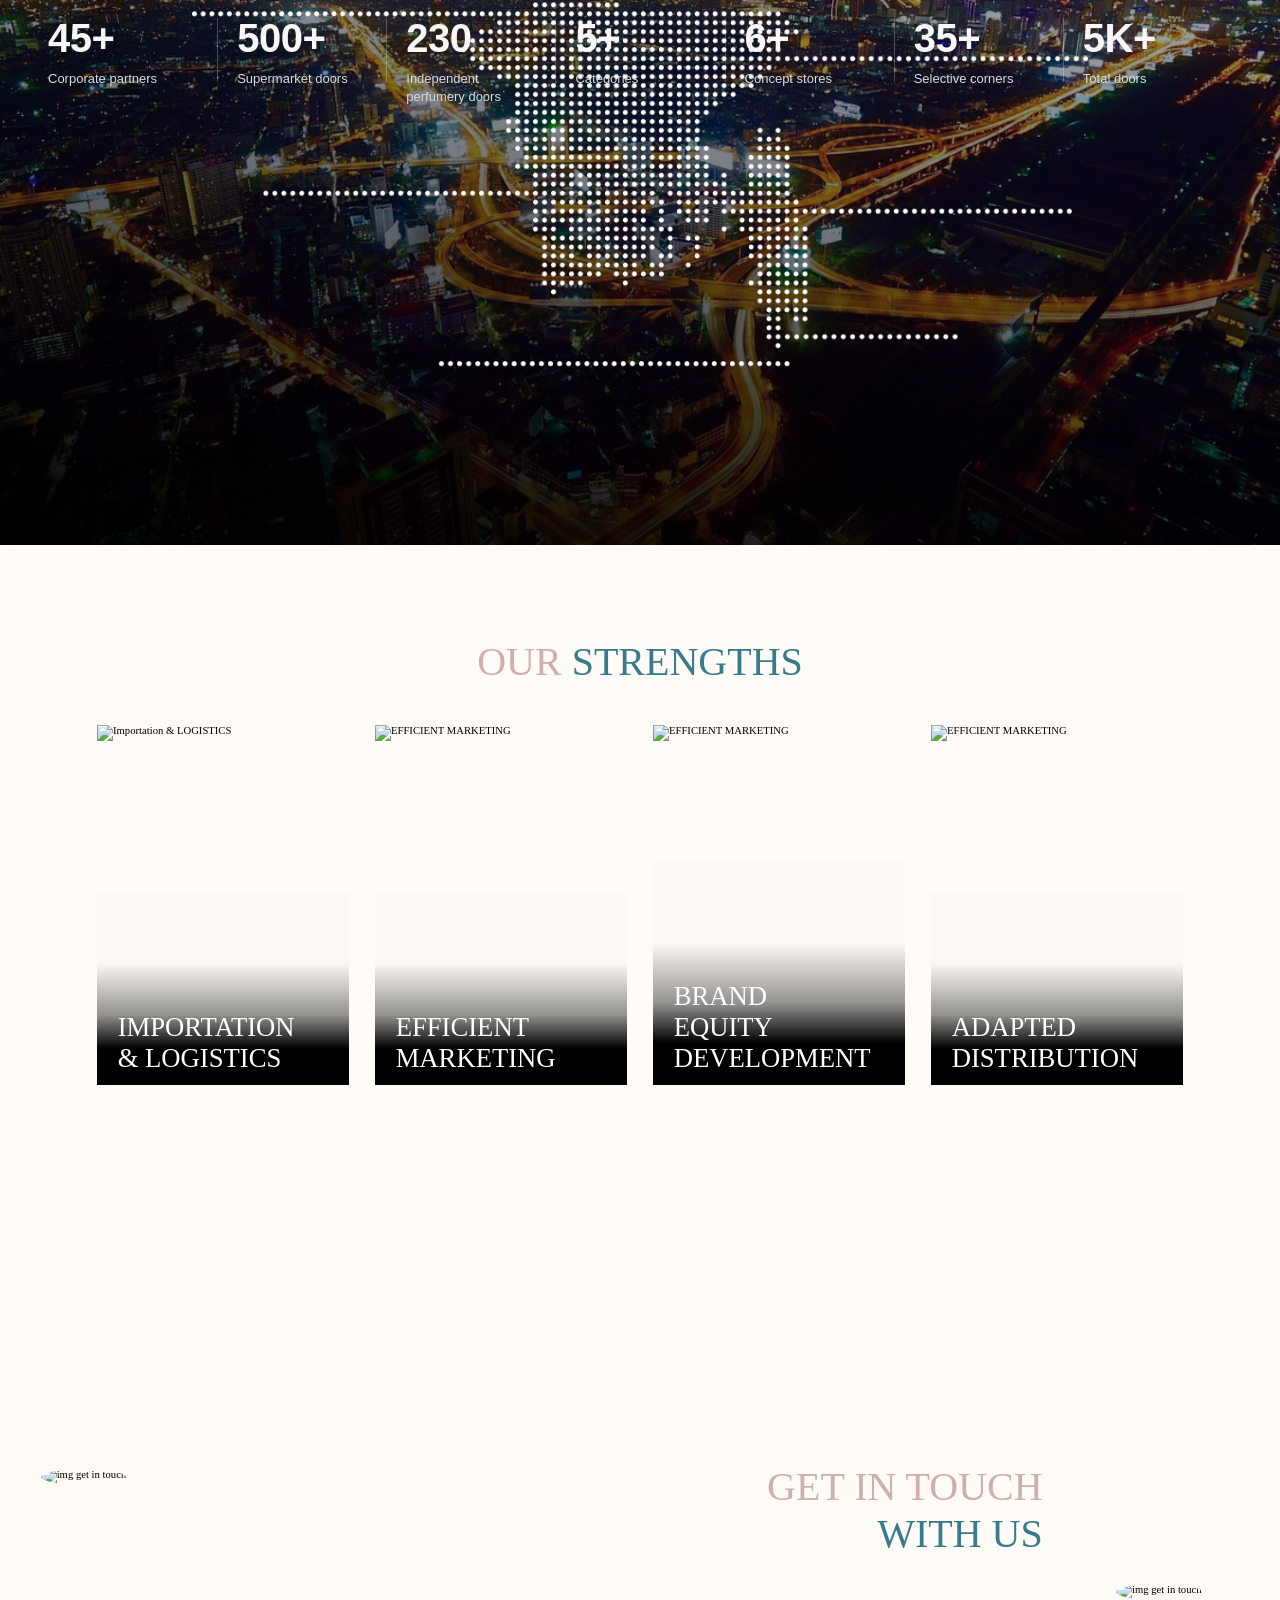
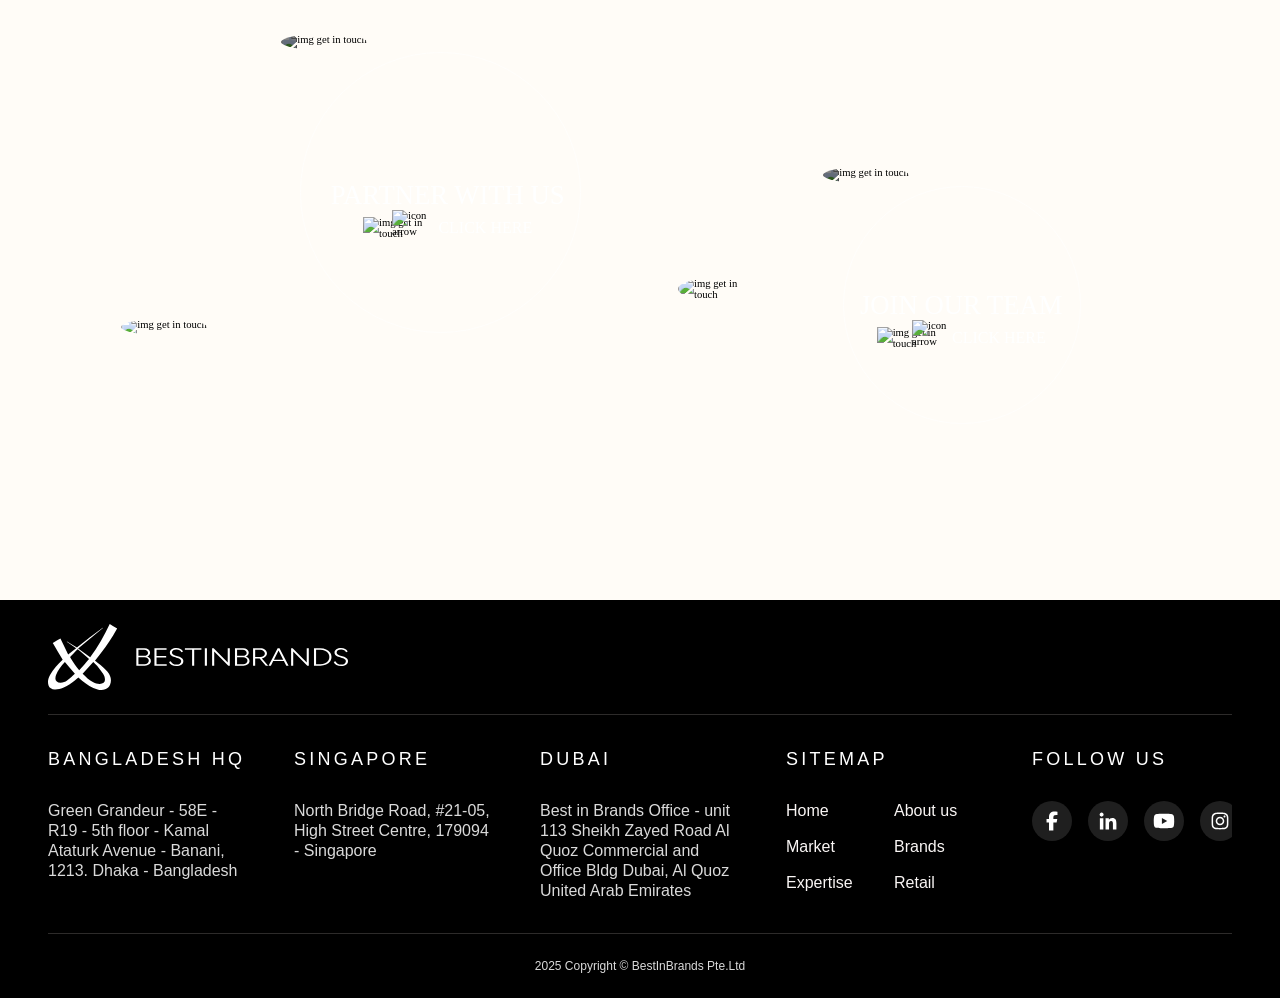
==== commit a04f047d: "Port snap engine and CSS-keyframe entrance animations to home About-us: - New section snap engine wi" ====
--- a/extract/home/index.html
+++ b/extract/home/index.html
@@ -765,211 +765,59 @@
         <link rel="stylesheet" href="css/home-page.css">
 
         <style>
-            /* Each top-level section fills the viewport.
-               If its content exceeds that height, the section scrolls internally;
-               JS only advances to the next section when internal scroll hits a boundary. */
-            #home-page>section {
-                min-height: 100vh;
-                height: 100vh;
-                max-height: 100vh;
-                overflow-y: auto;
-                overscroll-behavior: contain;
-                box-sizing: border-box;
+            html {
+                scroll-padding-top: 72px;
             }
 
-            /* Modern browsers: use dynamic viewport height for accuracy */
-            @supports (height: 100dvh) {
-                #home-page>section {
-                    min-height: 100dvh;
-                    height: 100dvh;
-                    max-height: 100dvh;
-                }
-            }
-
-            /* ---------- Section-by-section: JS-driven full-page snap + slide-in ---------- */
-            html,
             body {
                 overflow-x: hidden;
             }
 
-            html.bib-snap-locked,
-            html.bib-snap-locked body {
+            /* Push page content below the fixed nav */
+            #home-page { padding-top: 72px; }
+
+            /* Sections are at least one viewport tall */
+            #home-page>section {
+                min-height: calc(100vh - 72px);
                 overflow: hidden;
-                height: 100%;
             }
 
-            #home-page>section {
-                opacity: 1;
-                transform: none;
+            @supports (min-height: 100dvh) {
+                #home-page>section {
+                    min-height: calc(100dvh - 72px);
+                }
             }
 
-            @media (prefers-reduced-motion: reduce) {
-                #home-page>section {
-                    opacity: 1;
-                    transform: none;
-                    transition: none;
-                }
+            /* Short sections lock to exactly one viewport */
+            .bib-hero,
+            .group-about-us-area,
+            .group-our-strengths-area {
+                height: calc(100vh - 72px);
+                max-height: calc(100vh - 72px);
+            }
+
+            @supports (height: 100dvh) {
+
+                .bib-hero,
+                .group-about-us-area,
+                .group-our-strengths-area {
+                    height: calc(100dvh - 72px);
+                    max-height: calc(100dvh - 72px);
+                }
+            }
+
+            /* Long sections grow with content */
+            #home-page>section.bib-categories,
+            #home-page>section.bib-network,
+            #home-page>section.bib-footer-wrapper {
+                height: auto;
+                max-height: none;
             }
         </style>
         <script>
-            (function () {
-                // Force scroll to top on reload to prevent stale scroll position
-                if ('scrollRestoration' in history) history.scrollRestoration = 'manual';
-                window.scrollTo(0, 0);
-
-                const reduced = matchMedia('(prefers-reduced-motion: reduce)').matches;
-                document.addEventListener('DOMContentLoaded', init);
-
-                function init() {
-                    const sections = [...document.querySelectorAll('#home-page > section')];
-                    if (!sections.length) return;
-
-                    sections[0].classList.add('is-in');
-
-                    if ('IntersectionObserver' in window && !reduced) {
-                        const io = new IntersectionObserver((entries) => {
-                            entries.forEach(e => {
-                                if (e.isIntersecting) {
-                                    e.target.classList.add('is-in');
-                                } else {
-                                    e.target.classList.remove('is-in');
-                                }
-                            });
-                        }, { threshold: 0.15 });
-                        sections.forEach(s => io.observe(s));
-                    } else {
-                        sections.forEach(s => s.classList.add('is-in'));
-                    }
-
-                    if (reduced) return;
-
-                    // Take over scrolling: one wheel-tick / swipe / arrow = jump one section.
-                    const NAV_OFFSET = 0;
-                    const LOCK_MS = 1100;
-                    let current = 0;
-                    let locked = false;
-                    let touchStartY = null;
-
-                    function sectionTop(i) {
-                        const rect = sections[i].getBoundingClientRect();
-                        return rect.top + window.pageYOffset - NAV_OFFSET;
-                    }
-
-                    function go(delta) {
-                        if (locked) return;
-                        const next = Math.max(0, Math.min(sections.length - 1, current + delta));
-                        if (next === current) return;
-                        locked = true;
-                        current = next;
-                        sections[current].classList.add('is-in');
-                        if (delta > 0) {
-                            sections[current].scrollTop = 0;
-                        } else {
-                            sections[current].scrollTop = sections[current].scrollHeight - sections[current].clientHeight;
-                        }
-                        window.scrollTo({ top: sectionTop(current), behavior: 'smooth' });
-                        setTimeout(() => { locked = false; }, LOCK_MS);
-                    }
-
-                    function atTop(sec) { return sec.scrollTop <= 0; }
-                    function atBottom(sec) { return Math.ceil(sec.scrollTop + sec.clientHeight) >= sec.scrollHeight - 1; }
-
-                    const COOLDOWN = 800;
-                    const EXPIRE = 2000;
-
-                    let gateDir = 0;
-                    let gateReady = false;
-                    let gateCooldownId = null;
-                    let gateExpireId = null;
-
-                    function resetGate() {
-                        gateDir = 0;
-                        gateReady = false;
-                        clearTimeout(gateCooldownId);
-                        clearTimeout(gateExpireId);
-                    }
-
-                    function hitBoundary(dir) {
-                        if (gateDir !== dir) {
-                            resetGate();
-                            gateDir = dir;
-                            gateCooldownId = setTimeout(() => { gateReady = true; }, COOLDOWN);
-                            gateExpireId = setTimeout(resetGate, EXPIRE);
-                            return false;
-                        }
-                        clearTimeout(gateExpireId);
-                        gateExpireId = setTimeout(resetGate, EXPIRE);
-
-                        if (gateReady) {
-                            resetGate();
-                            return true;
-                        }
-                        return false;
-                    }
-
-                    window.addEventListener('wheel', (e) => {
-                        if (Math.abs(e.deltaY) < 8) return;
-                        const sec = sections[current];
-                        const goingDown = e.deltaY > 0;
-                        const dir = goingDown ? 1 : -1;
-                        const overflows = sec.scrollHeight > sec.clientHeight + 1;
-                        if (overflows) {
-                            if (goingDown && !atBottom(sec)) { resetGate(); return; }
-                            if (!goingDown && !atTop(sec)) { resetGate(); return; }
-                            e.preventDefault();
-                            if (hitBoundary(dir)) {
-                                go(dir);
-                            }
-                        } else {
-                            e.preventDefault();
-                            resetGate();
-                            go(dir);
-                        }
-                    }, { passive: false });
-
-                    window.addEventListener('keydown', (e) => {
-                        const next = ['ArrowDown', 'PageDown', ' '];
-                        const prev = ['ArrowUp', 'PageUp'];
-                        if (next.includes(e.key)) { e.preventDefault(); go(1); }
-                        else if (prev.includes(e.key)) { e.preventDefault(); go(-1); }
-                        else if (e.key === 'Home') { e.preventDefault(); go(-current); }
-                        else if (e.key === 'End') { e.preventDefault(); go(sections.length - 1 - current); }
-                    });
-
-                    window.addEventListener('touchstart', (e) => {
-                        touchStartY = e.touches[0].clientY;
-                    }, { passive: true });
-                    window.addEventListener('touchend', (e) => {
-                        if (touchStartY === null) return;
-                        const dy = touchStartY - e.changedTouches[0].clientY;
-                        touchStartY = null;
-                        if (Math.abs(dy) <= 40) return;
-                        const sec = sections[current];
-                        const goingDown = dy > 0;
-                        const dir = goingDown ? 1 : -1;
-                        const overflows = sec.scrollHeight > sec.clientHeight + 1;
-                        if (overflows) {
-                            if (goingDown && !atBottom(sec)) { resetGate(); return; }
-                            if (!goingDown && !atTop(sec)) { resetGate(); return; }
-                            if (hitBoundary(dir)) { go(dir); }
-                        } else {
-                            resetGate();
-                            go(dir);
-                        }
-                    });
-
-                    window.addEventListener('scroll', () => {
-                        if (locked) return;
-                        const y = window.pageYOffset + NAV_OFFSET + 1;
-                        let nearest = 0, best = Infinity;
-                        sections.forEach((s, i) => {
-                            const dist = Math.abs(s.getBoundingClientRect().top + window.pageYOffset - NAV_OFFSET - y + NAV_OFFSET);
-                            if (dist < best) { best = dist; nearest = i; }
-                        });
-                        current = nearest;
-                    }, { passive: true });
-                }
-            })();
+            // Force scroll to top on reload to prevent stale scroll position
+            if ('scrollRestoration' in history) history.scrollRestoration = 'manual';
+            window.scrollTo(0, 0);
         </script>
 
         <section id="home-page">
@@ -985,8 +833,8 @@
                 .bib-hero {
                     position: relative;
                     width: 100%;
-                    height: 100vh;
-                    min-height: 600px;
+                    height: calc(100vh - 72px);
+                    min-height: 0;
                     overflow: hidden;
                     background: #051436;
                     /* Photo/Midnight */
@@ -996,7 +844,7 @@
 
                 @supports (height: 100dvh) {
                     .bib-hero {
-                        height: 100dvh;
+                        height: calc(100dvh - 72px);
                     }
                 }
 
@@ -1073,6 +921,7 @@
                     /* -1% of 80 */
                     color: #fff;
                     text-wrap: nowrap;
+                    text-transform: uppercase;
                 }
 
                 /* Sub-headline — Body/LG */
@@ -1257,16 +1106,93 @@
                     }
                 }
 
-                /* ---- Hero sequence: JS sets these inline, CSS just defines transitions ---- */
-                @media (prefers-reduced-motion: no-preference) {
-                    .bib-hero__bg {
-                        transition: opacity 900ms cubic-bezier(0.4, 0, 0.2, 1);
-                    }
-
-                    .bib-hero-rev {
-                        transition: opacity 600ms cubic-bezier(0.4, 0, 0.2, 1),
-                            transform 600ms cubic-bezier(0.4, 0, 0.2, 1);
-                    }
+                /* ---- Hero entrance (pure CSS keyframes — fires automatically on load) ---- */
+                @keyframes bibHomeBgFade {
+                    from {
+                        opacity: 0;
+                    }
+
+                    to {
+                        opacity: 1;
+                    }
+                }
+
+                @keyframes bibHomeFadeUp {
+                    from {
+                        opacity: 0;
+                        transform: translateY(14px);
+                    }
+
+                    to {
+                        opacity: 1;
+                        transform: translateY(0);
+                    }
+                }
+
+                @keyframes bibHomeSlideDown {
+                    from {
+                        opacity: 0;
+                        transform: translateY(-40px);
+                    }
+
+                    to {
+                        opacity: 1;
+                        transform: translateY(0);
+                    }
+                }
+
+                .bib-hero__bg {
+                    opacity: 0;
+                    animation: bibHomeBgFade 900ms cubic-bezier(0.16, 1, 0.3, 1) 0ms both;
+                }
+
+                .bib-hero__eyebrow,
+                .bib-hero__title,
+                .bib-hero__sub,
+                .bib-hero__actions {
+                    opacity: 0;
+                }
+
+                .bib-hero__eyebrow {
+                    animation: bibHomeFadeUp 700ms cubic-bezier(0.16, 1, 0.3, 1) 380ms both;
+                }
+
+                .bib-hero__title {
+                    animation: bibHomeFadeUp 700ms cubic-bezier(0.16, 1, 0.3, 1) 480ms both;
+                }
+
+                .bib-hero__sub {
+                    animation: bibHomeFadeUp 700ms cubic-bezier(0.16, 1, 0.3, 1) 580ms both;
+                }
+
+                .bib-hero__actions {
+                    animation: bibHomeFadeUp 700ms cubic-bezier(0.16, 1, 0.3, 1) 680ms both;
+                }
+
+                .bib-hero__stat {
+                    opacity: 0;
+                }
+
+                .bib-hero__stat:nth-of-type(1) {
+                    animation: bibHomeSlideDown 600ms cubic-bezier(0.16, 1, 0.3, 1) 880ms both;
+                }
+
+                .bib-hero__stat:nth-of-type(2) {
+                    animation: bibHomeSlideDown 600ms cubic-bezier(0.16, 1, 0.3, 1) 1030ms both;
+                }
+
+                .bib-hero__stat:nth-of-type(3) {
+                    animation: bibHomeSlideDown 600ms cubic-bezier(0.16, 1, 0.3, 1) 1180ms both;
+                }
+
+                /* Replay support — scrolling back retriggers via .is-replaying */
+                .bib-hero.is-replaying .bib-hero__bg,
+                .bib-hero.is-replaying .bib-hero__eyebrow,
+                .bib-hero.is-replaying .bib-hero__title,
+                .bib-hero.is-replaying .bib-hero__sub,
+                .bib-hero.is-replaying .bib-hero__actions,
+                .bib-hero.is-replaying .bib-hero__stat {
+                    animation: none !important;
                 }
             </style>
 
@@ -1305,80 +1231,23 @@
             </section>
 
             <script>
+                // Replay hero animation when scrolling back into view
                 (function () {
-                    var reduced = window.matchMedia('(prefers-reduced-motion: reduce)').matches;
                     var section = document.querySelector('.bib-hero');
-                    if (!section || reduced) return;
-
-                    var bg = section.querySelector('.bib-hero__bg');
-                    var eyebrow = section.querySelector('.bib-hero__eyebrow');
-                    var title = section.querySelector('.bib-hero__title');
-                    var sub = section.querySelector('.bib-hero__sub');
-                    var actions = section.querySelector('.bib-hero__actions');
-                    var stats = Array.from(section.querySelectorAll('.bib-hero__stat'));
-                    var revEls = [eyebrow, title, sub, actions].concat(stats);
-                    var timers = [];
-
-                    revEls.forEach(function (el) { if (el) el.classList.add('bib-hero-rev'); });
-
-                    function reset() {
-                        timers.forEach(clearTimeout);
-                        timers = [];
-                        bg.style.transition = 'none';
-                        revEls.forEach(function (el) { if (el) el.style.transition = 'none'; });
-                        bg.style.opacity = '0';
-                        revEls.forEach(function (el) {
-                            if (el) {
-                                el.style.opacity = '0';
-                                el.style.transform = 'translateY(14px)';
+                    if (!section) return;
+                    var wasOut = false;
+                    new IntersectionObserver(function (entries) {
+                        entries.forEach(function (entry) {
+                            if (!entry.isIntersecting) {
+                                wasOut = true;
+                            } else if (wasOut) {
+                                wasOut = false;
+                                section.classList.add('is-replaying');
+                                void section.offsetWidth;
+                                section.classList.remove('is-replaying');
                             }
                         });
-                    }
-
-                    function show(el, delay, dur) {
-                        if (!el) return;
-                        var t = setTimeout(function () {
-                            if (el === bg) {
-                                el.style.transition = 'opacity ' + dur + 'ms cubic-bezier(0.4,0,0.2,1)';
-                                el.style.opacity = '1';
-                            } else {
-                                el.style.transition = 'opacity ' + dur + 'ms cubic-bezier(0.4,0,0.2,1), transform ' + dur + 'ms cubic-bezier(0.4,0,0.2,1)';
-                                el.style.opacity = '1';
-                                el.style.transform = 'translateY(0)';
-                            }
-                        }, delay);
-                        timers.push(t);
-                    }
-
-                    function playHero() {
-                        reset();
-                        requestAnimationFrame(function () {
-                            requestAnimationFrame(function () {
-                                show(bg, 0, 900);
-                                show(eyebrow, 380, 600);
-                                show(title, 480, 600);
-                                show(sub, 580, 600);
-                                show(actions, 680, 600);
-                                var t = 880;
-                                stats.forEach(function (stat) {
-                                    show(stat, t, 500);
-                                    t += 150;
-                                });
-                            });
-                        });
-                    }
-
-                    var io = new IntersectionObserver(function (entries) {
-                        entries.forEach(function (entry) {
-                            if (entry.isIntersecting) {
-                                playHero();
-                            } else {
-                                reset();
-                            }
-                        });
-                    }, { threshold: 0.15 });
-
-                    io.observe(section);
+                    }, { threshold: 0.2 }).observe(section);
                 })();
             </script>
             <!-- ===== /Hero Banner ===== -->
@@ -2027,6 +1896,21 @@
                     pointer-events: none;
                 }
 
+                /* Dotted graphic — centered focal element */
+                .bib-network__dots {
+                    position: absolute;
+                    top: 50%;
+                    left: 50%;
+                    transform: translate(-50%, -50%);
+                    z-index: 1;
+                    max-width: 70%;
+                    max-height: 70%;
+                    width: auto;
+                    height: auto;
+                    pointer-events: none;
+                    user-select: none;
+                }
+
                 .bib-network__inner {
                     position: relative;
                     z-index: 2;
@@ -2268,6 +2152,7 @@
             <section class="bib-network group-net-work-area" data-reveal aria-labelledby="bib-network-title">
                 <div class="bib-network__bg" aria-hidden="true"></div>
                 <div class="bib-network__scrim" aria-hidden="true"></div>
+                <img class="bib-network__dots" src="img/dotted.png" alt="" aria-hidden="true">
 
                 <div class="bib-network__inner">
                     <div class="bib-network__head">
@@ -2736,6 +2621,140 @@
         data-wpmeteor-src='https://bestinbrands.com/wp-content/themes/bib-website/assets/lib/swiper/swiper-bundle.min.js?ver=1.0.0'
         id='bib-website-swiper-js-js'></script>
 
+    <!-- ===== Section snap engine: short = always snap; long = free scroll, snap at edges ===== -->
+    <script>
+        (function () {
+            var page = document.getElementById('home-page');
+            if (!page) return;
+
+            var NAV = 72;
+            var DURATION = 900;
+            var EDGE_TOL = 24;
+            var WHEEL_TH = 6;
+
+            function easeOutExpo(t) { return t === 1 ? 1 : 1 - Math.pow(2, -10 * t); }
+
+            var rafId = null;
+            function animateScroll(target, onDone) {
+                if (rafId) cancelAnimationFrame(rafId);
+                var start = window.pageYOffset;
+                var dist = target - start;
+                var t0 = performance.now();
+                (function tick(now) {
+                    var p = Math.min(1, (now - t0) / DURATION);
+                    var e = easeOutExpo(p);
+                    window.scrollTo(0, start + dist * e);
+                    if (p < 1) rafId = requestAnimationFrame(tick);
+                    else { rafId = null; locked = false; if (onDone) onDone(); }
+                })(t0);
+            }
+
+            var sections = Array.prototype.slice.call(page.querySelectorAll(':scope > section'));
+            var locked = false;
+
+            function vh() { return window.innerHeight; }
+
+            function activeIdx() {
+                var probeY = NAV + 1;
+                for (var i = 0; i < sections.length; i++) {
+                    var r = sections[i].getBoundingClientRect();
+                    if (r.top <= probeY && r.bottom > probeY) return i;
+                }
+                return -1;
+            }
+
+            function setActive(i) {
+                sections.forEach(function (s, k) {
+                    if (k === i) {
+                        s.classList.add('is-replaying');
+                        void s.offsetWidth;
+                        s.classList.remove('is-replaying');
+                        s.classList.add('is-active');
+                    } else {
+                        s.classList.remove('is-active');
+                    }
+                });
+            }
+
+            function isLong(sec) {
+                return sec.getBoundingClientRect().height > vh() - NAV + 8;
+            }
+
+            function snapTo(i, fromDir) {
+                if (i < 0 || i >= sections.length) return false;
+                var sec = sections[i];
+                var rect = sec.getBoundingClientRect();
+                var top;
+                if (fromDir === -1 && isLong(sec)) {
+                    top = rect.bottom + window.pageYOffset - vh();
+                } else {
+                    top = rect.top + window.pageYOffset - NAV;
+                }
+                locked = true;
+                sections.forEach(function (s, k) { if (k !== i) s.classList.remove('is-active'); });
+                animateScroll(top, function () { setActive(i); });
+                return true;
+            }
+
+            setActive(0);
+
+            window.addEventListener('wheel', function (e) {
+                if (locked) { e.preventDefault(); return; }
+
+                var dy = e.deltaMode === 1 ? e.deltaY * 40 : e.deltaY;
+                if (Math.abs(dy) < WHEEL_TH) return;
+                var dir = dy > 0 ? 1 : -1;
+
+                var i = activeIdx();
+                if (i < 0) return;
+                var cur = sections[i];
+
+                if (isLong(cur)) {
+                    var rect = cur.getBoundingClientRect();
+                    if (dir > 0) {
+                        var pxBelow = rect.bottom - vh();
+                        if (pxBelow <= Math.max(EDGE_TOL, dy)) {
+                            e.preventDefault();
+                            snapTo(i + 1, 1);
+                            return;
+                        }
+                        return;
+                    }
+                    if (dir < 0) {
+                        var pxAbove = NAV - rect.top;
+                        if (pxAbove <= Math.max(EDGE_TOL, -dy)) {
+                            e.preventDefault();
+                            snapTo(i - 1, -1);
+                            return;
+                        }
+                        return;
+                    }
+                }
+
+                e.preventDefault();
+                snapTo(i + dir, dir);
+            }, { passive: false });
+
+            window.addEventListener('keydown', function (e) {
+                if (locked) return;
+                var dir = 0;
+                if (e.key === 'ArrowDown' || e.key === 'PageDown' || e.key === ' ') dir = 1;
+                else if (e.key === 'ArrowUp' || e.key === 'PageUp') dir = -1;
+                else return;
+                var i = activeIdx();
+                if (i < 0) return;
+                var cur = sections[i];
+                if (isLong(cur)) {
+                    var rect = cur.getBoundingClientRect();
+                    if (dir > 0 && rect.bottom - vh() > EDGE_TOL) return;
+                    if (dir < 0 && NAV - rect.top > EDGE_TOL) return;
+                }
+                e.preventDefault();
+                snapTo(i + dir, dir);
+            });
+        })();
+    </script>
+
 </body>
 
 </html>
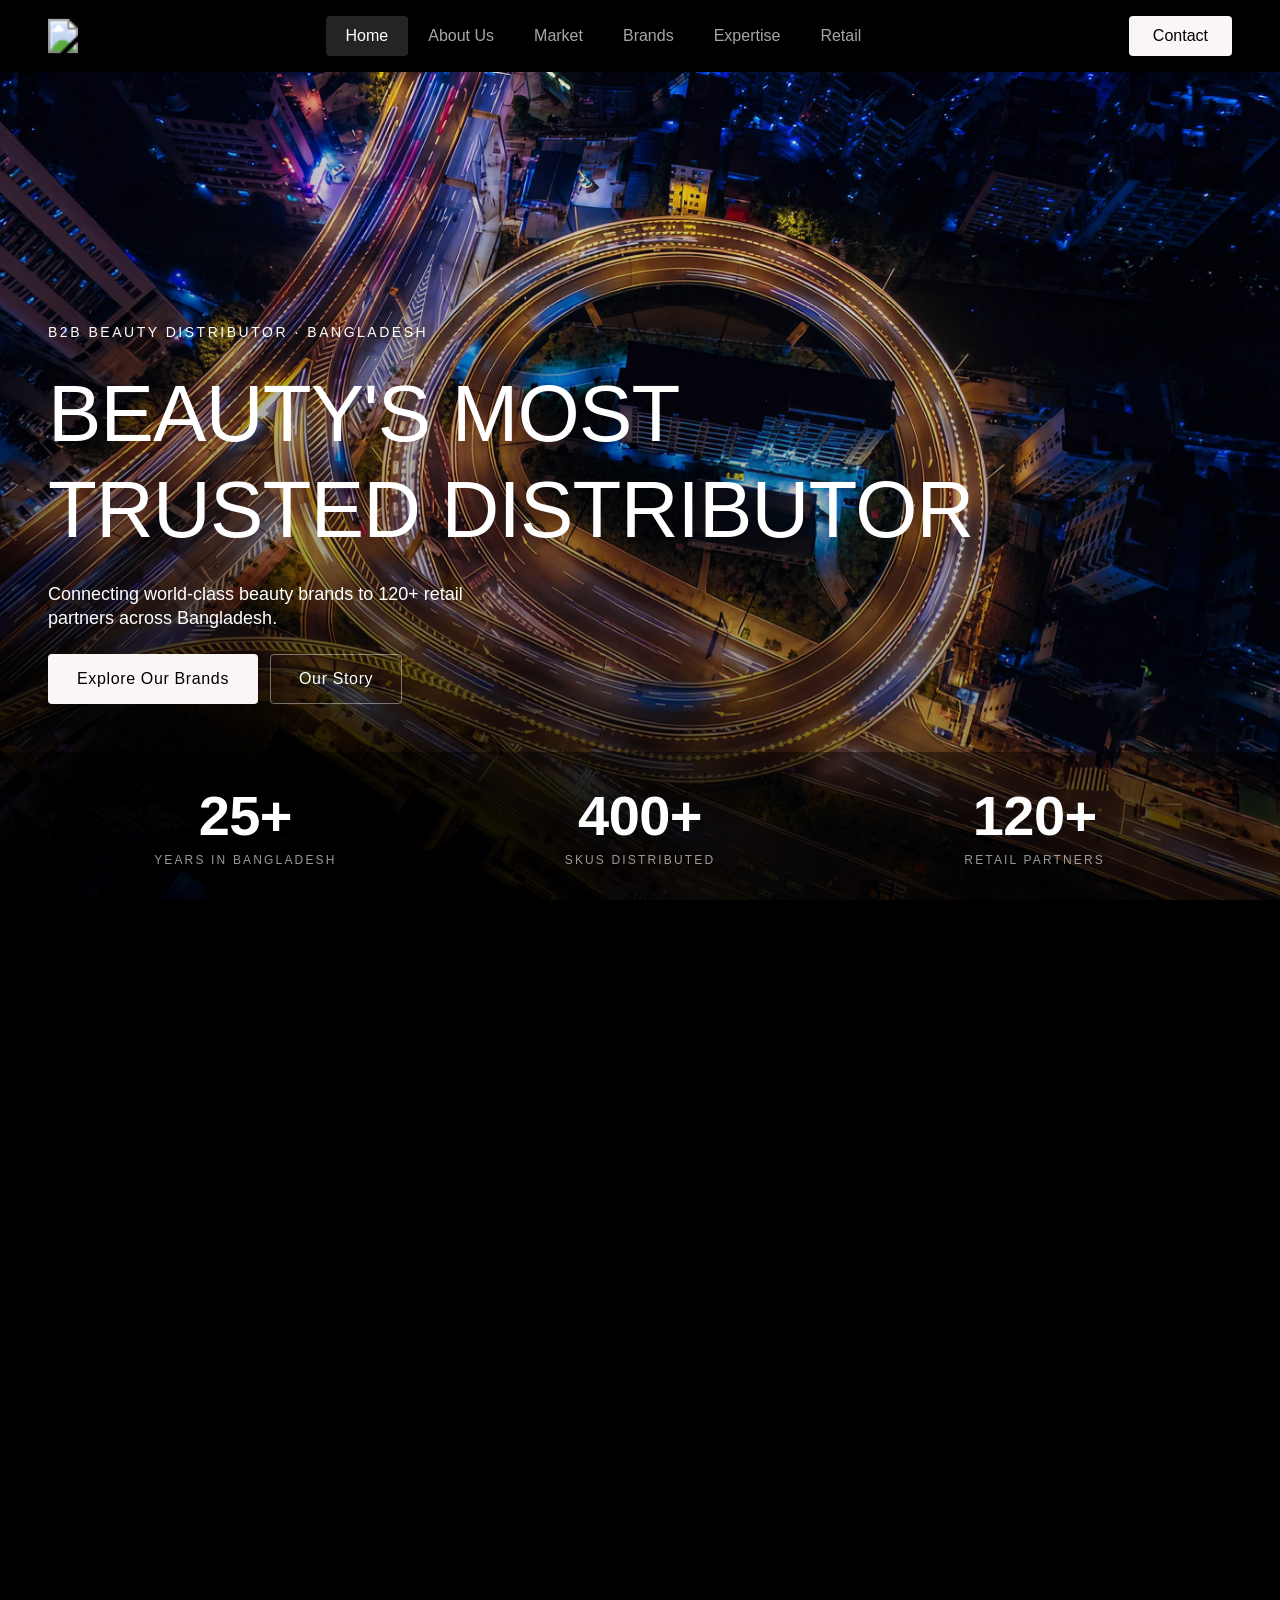
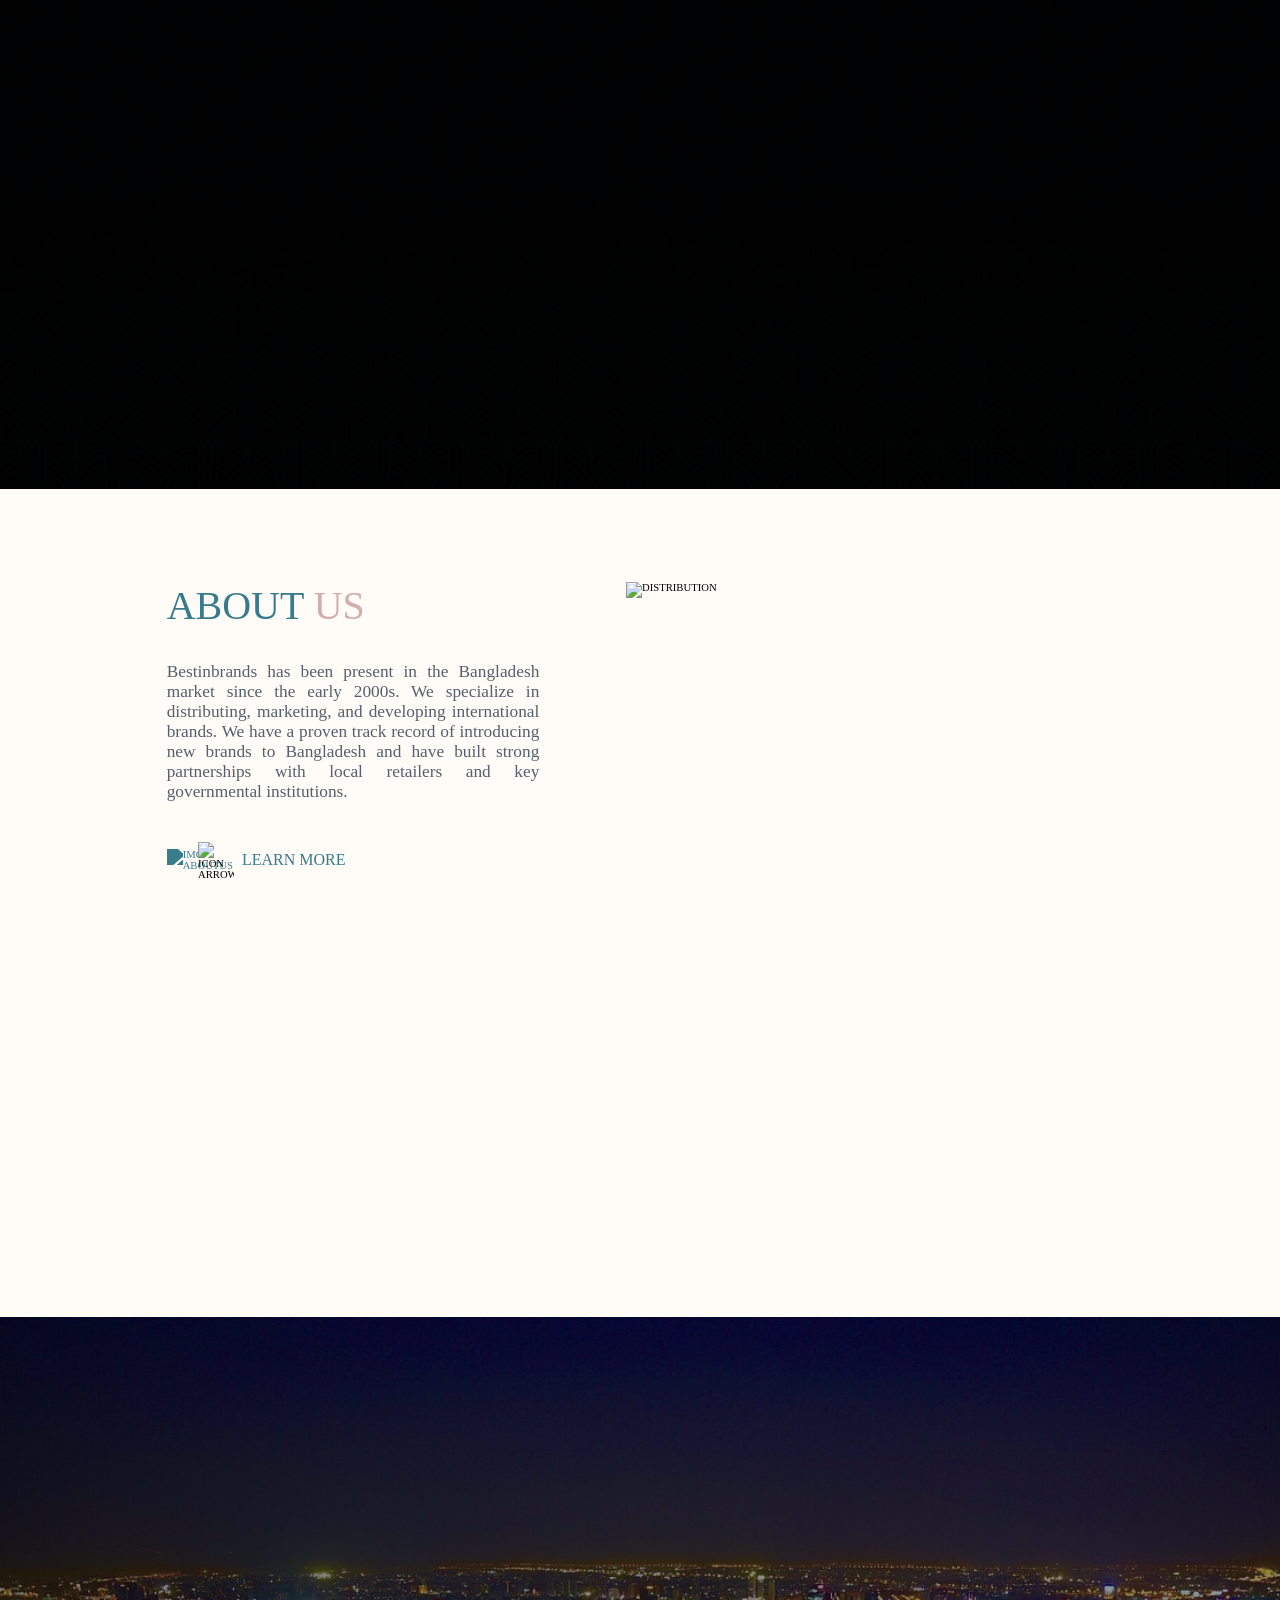
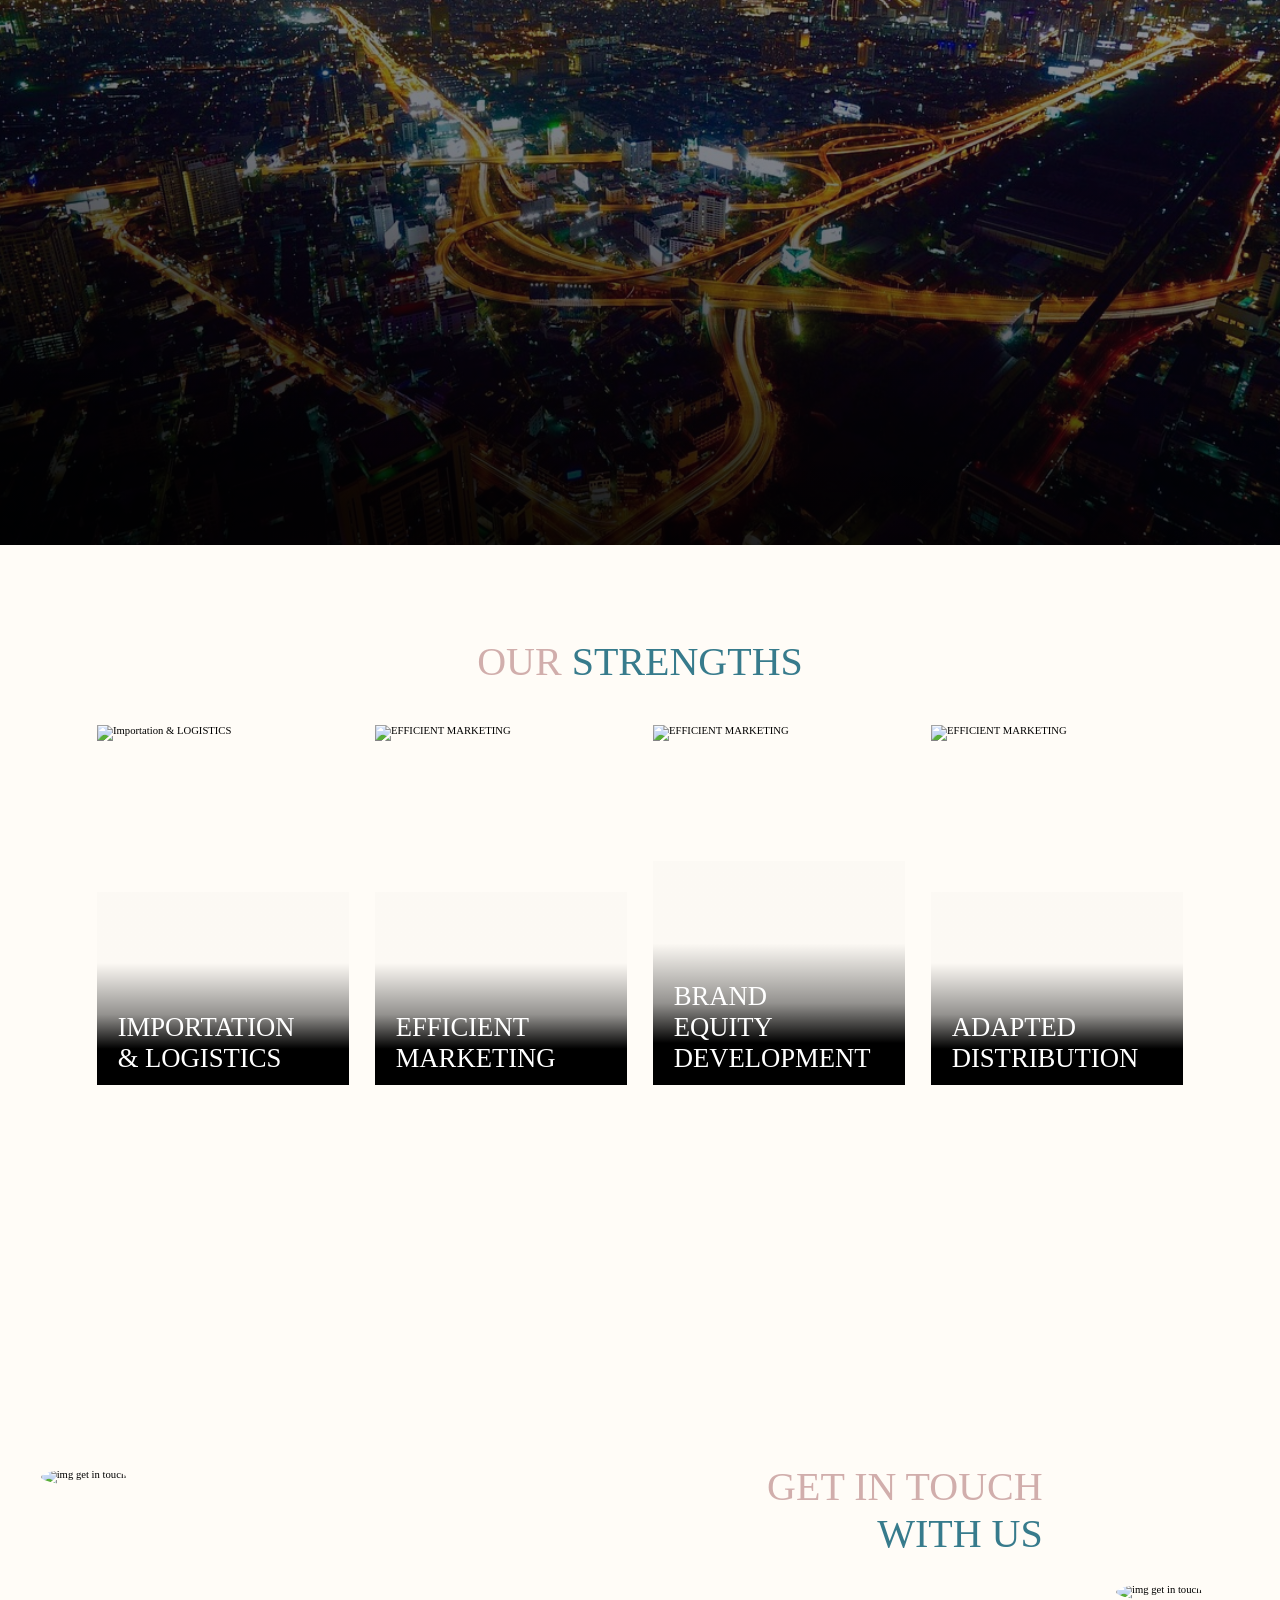
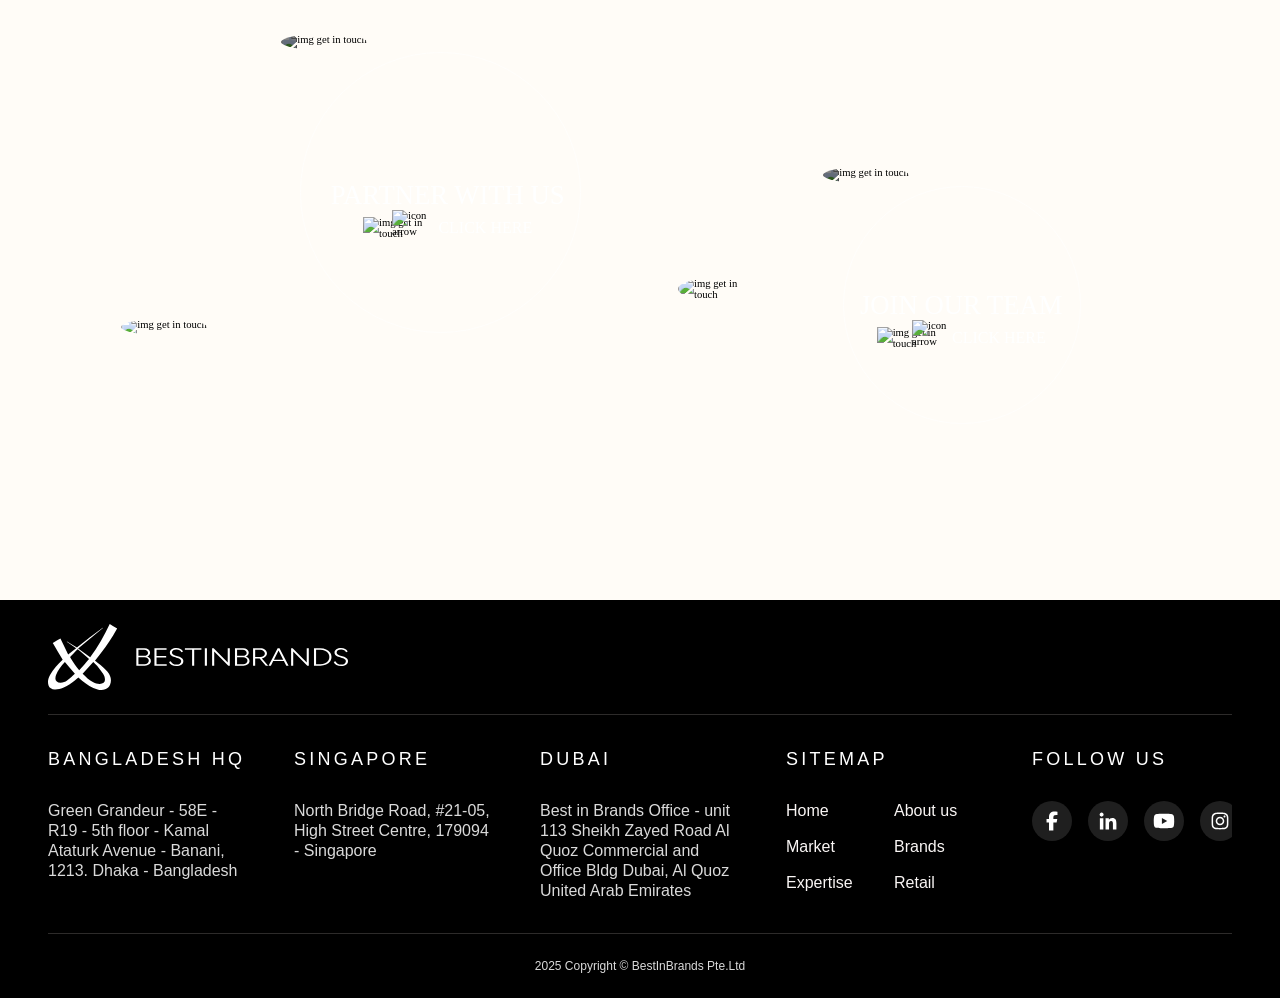
==== commit 90abea62: "Port snap engine and CSS-keyframe entrance animations to home Replaces the legacy home-page scroll e" ====
--- a/extract/home/index.html
+++ b/extract/home/index.html
@@ -774,7 +774,9 @@
             }
 
             /* Push page content below the fixed nav */
-            #home-page { padding-top: 72px; }
+            #home-page {
+                padding-top: 72px;
+            }
 
             /* Sections are at least one viewport tall */
             #home-page>section {
@@ -1557,72 +1559,41 @@
                     }
                 }
 
-                /* Scroll-reveal — staggered entrance */
-                @media (prefers-reduced-motion: no-preference) {
-
-                    .bib-categories[data-reveal] .bib-categories__eyebrow,
-                    .bib-categories[data-reveal] .bib-categories__title,
-                    .bib-categories[data-reveal] .bib-categories__lede {
-                        opacity: 0;
-                        transform: translateY(24px);
-                        transition: opacity 700ms cubic-bezier(0.16, 1, 0.3, 1),
-                            transform 700ms cubic-bezier(0.16, 1, 0.3, 1);
-                    }
-
-                    .bib-categories[data-reveal] .bib-categories__title {
-                        transition-delay: 100ms;
-                    }
-
-                    .bib-categories[data-reveal] .bib-categories__lede {
-                        transition-delay: 200ms;
-                    }
-
-                    .bib-categories[data-reveal] .bib-categories__tile {
-                        opacity: 0;
-                        transform: translateY(40px);
-                        transition: opacity 700ms cubic-bezier(0.16, 1, 0.3, 1),
-                            transform 700ms cubic-bezier(0.16, 1, 0.3, 1);
-                    }
-
-                    .bib-categories[data-reveal] .bib-categories__tile:nth-child(1) {
-                        transition-delay: 320ms;
-                    }
-
-                    .bib-categories[data-reveal] .bib-categories__tile:nth-child(2) {
-                        transition-delay: 400ms;
-                    }
-
-                    .bib-categories[data-reveal] .bib-categories__tile:nth-child(3) {
-                        transition-delay: 480ms;
-                    }
-
-                    .bib-categories[data-reveal] .bib-categories__tile:nth-child(4) {
-                        transition-delay: 560ms;
-                    }
-
-                    .bib-categories[data-reveal] .bib-categories__tile:nth-child(5) {
-                        transition-delay: 640ms;
-                    }
-
-                    .bib-categories[data-reveal] .bib-categories__tile:nth-child(6) {
-                        transition-delay: 720ms;
-                    }
-
-                    .bib-categories[data-reveal] .bib-categories__tile:nth-child(7) {
-                        transition-delay: 800ms;
-                    }
-
-                    .bib-categories[data-reveal] .bib-categories__tile:nth-child(8) {
-                        transition-delay: 880ms;
-                    }
-
-                    .bib-categories.is-in[data-reveal] .bib-categories__eyebrow,
-                    .bib-categories.is-in[data-reveal] .bib-categories__title,
-                    .bib-categories.is-in[data-reveal] .bib-categories__lede,
-                    .bib-categories.is-in[data-reveal] .bib-categories__tile {
-                        opacity: 1;
-                        transform: none;
-                    }
+                /* ---- Entrance (CSS keyframes, fired by .is-active from snap engine) ---- */
+                @keyframes bibCatsFadeUp {
+                    from { opacity: 0; transform: translateY(24px); }
+                    to   { opacity: 1; transform: translateY(0); }
+                }
+                @keyframes bibCatsSlideDown {
+                    from { opacity: 0; transform: translateY(-60px); }
+                    to   { opacity: 1; transform: translateY(0); }
+                }
+
+                /* Initial hidden state */
+                .bib-categories__eyebrow,
+                .bib-categories__title,
+                .bib-categories__lede,
+                .bib-categories__tile { opacity: 0; }
+
+                .bib-categories.is-active .bib-categories__eyebrow { animation: bibCatsFadeUp 700ms cubic-bezier(0.16, 1, 0.3, 1) 0ms both; }
+                .bib-categories.is-active .bib-categories__title   { animation: bibCatsFadeUp 700ms cubic-bezier(0.16, 1, 0.3, 1) 100ms both; }
+                .bib-categories.is-active .bib-categories__lede    { animation: bibCatsFadeUp 700ms cubic-bezier(0.16, 1, 0.3, 1) 200ms both; }
+
+                .bib-categories.is-active .bib-categories__tile:nth-child(1) { animation: bibCatsSlideDown 700ms cubic-bezier(0.16, 1, 0.3, 1) 320ms both; }
+                .bib-categories.is-active .bib-categories__tile:nth-child(2) { animation: bibCatsSlideDown 700ms cubic-bezier(0.16, 1, 0.3, 1) 400ms both; }
+                .bib-categories.is-active .bib-categories__tile:nth-child(3) { animation: bibCatsSlideDown 700ms cubic-bezier(0.16, 1, 0.3, 1) 480ms both; }
+                .bib-categories.is-active .bib-categories__tile:nth-child(4) { animation: bibCatsSlideDown 700ms cubic-bezier(0.16, 1, 0.3, 1) 560ms both; }
+                .bib-categories.is-active .bib-categories__tile:nth-child(5) { animation: bibCatsSlideDown 700ms cubic-bezier(0.16, 1, 0.3, 1) 640ms both; }
+                .bib-categories.is-active .bib-categories__tile:nth-child(6) { animation: bibCatsSlideDown 700ms cubic-bezier(0.16, 1, 0.3, 1) 720ms both; }
+                .bib-categories.is-active .bib-categories__tile:nth-child(7) { animation: bibCatsSlideDown 700ms cubic-bezier(0.16, 1, 0.3, 1) 800ms both; }
+                .bib-categories.is-active .bib-categories__tile:nth-child(8) { animation: bibCatsSlideDown 700ms cubic-bezier(0.16, 1, 0.3, 1) 880ms both; }
+
+                /* Replay — kill animations to restart on re-entry */
+                .bib-categories.is-replaying .bib-categories__eyebrow,
+                .bib-categories.is-replaying .bib-categories__title,
+                .bib-categories.is-replaying .bib-categories__lede,
+                .bib-categories.is-replaying .bib-categories__tile {
+                    animation: none !important;
                 }
             </style>
 
@@ -1890,61 +1861,33 @@
                     inset: 0;
                     z-index: 1;
                     background-image: linear-gradient(189.66deg,
-                            rgba(0, 0, 0, 0) 11.42%,
+                            rgba(0, 0, 0, 0.12) 11.42%,
                             rgba(0, 0, 0, 0.35) 54.78%,
                             rgba(0, 0, 0, 0.88) 90.81%);
                     pointer-events: none;
                 }
 
-                /* Dotted graphic — centered focal element */
-                .bib-network__dots {
+                /* Dotted Bangladesh map — centered focal element */
+                .bib-network__map {
                     position: absolute;
                     top: 50%;
                     left: 50%;
                     transform: translate(-50%, -50%);
                     z-index: 1;
-                    max-width: 70%;
-                    max-height: 70%;
                     width: auto;
-                    height: auto;
+                    height: 78%;
+                    max-width: 60%;
+                    object-fit: contain;
                     pointer-events: none;
                     user-select: none;
                 }
 
-                .bib-network__inner {
-                    position: relative;
-                    z-index: 2;
-                    max-width: 1440px;
-                    height: 100%;
-                    margin: 0 auto;
-                    padding: 120px 48px 72px;
-                    box-sizing: border-box;
-                    display: flex;
-                    flex-direction: column;
-                }
-
-                .bib-network__head {
-                    flex: 1;
-                    display: flex;
-                    flex-direction: column;
-                    justify-content: center;
-                    max-width: 720px;
-                }
-
-                /* Eyebrow — Label/Section, sunset-amber */
-                .bib-network__eyebrow {
-                    font-weight: 400;
-                    font-size: 14px;
-                    line-height: 20px;
-                    letter-spacing: 0.18em;
-                    text-transform: uppercase;
-                    color: #C97A3A;
-                    /* Brand/Sunset Amber */
-                    margin: 0 0 24px;
-                }
-
-                /* Display/Hero — Cina GEO Light 80/96, -1px tracking */
+                /* Title — absolute, upper-left */
                 .bib-network__title {
+                    position: absolute;
+                    top: 56px;
+                    left: 16%;
+                    z-index: 3;
                     font-family: 'Cina GEO', sans-serif;
                     font-weight: 500;
                     font-size: 40px;
@@ -1952,58 +1895,20 @@
                     letter-spacing: -1px;
                     color: #FAF6F5;
                     text-transform: uppercase;
-                    /* Neutral/Canvas */
                     margin: 0;
-                }
-
-                /* Body/LG — Regular 18/28, neutral panel */
-                .bib-network__lede {
-                    font-weight: 400;
-                    font-size: 18px;
-                    line-height: 28px;
-                    color: #DADADA;
-                    margin: 0;
-                    max-width: 540px;
-                }
-
-                /* Stats band — 7 stats with vertical dividers (matches bib-our-company pattern) */
-                .bib-network__stats {
-                    display: grid;
-                    grid-template-columns: repeat(7, minmax(0, 1fr));
-                    gap: 0;
-                    border-top: 1px solid rgba(255, 255, 255, 0.16);
-                    padding-top: 32px;
-                    margin-top: 48px;
-                }
-
+                    max-width: 360px;
+                    text-wrap: nowrap;
+                }
+
+                /* Each stat is absolutely positioned around the map with a dotted leader */
                 .bib-network__stat {
-                    position: relative;
+                    position: absolute;
                     display: flex;
                     flex-direction: column;
-                    gap: 8px;
-                    padding: 0 20px;
-                    min-width: 0;
-                }
-
-                .bib-network__stat:first-child {
-                    padding-left: 0;
-                }
-
-                .bib-network__stat:last-child {
-                    padding-right: 0;
-                }
-
-                .bib-network__stat:not(:first-child)::before {
-                    content: "";
-                    position: absolute;
-                    left: 0;
-                    top: 4px;
-                    width: 1px;
-                    height: 64px;
-                    background: rgba(255, 255, 255, 0.24);
-                }
-
-                /* Heading/H1 — SemiBold 40/48, -0.5 tracking */
+                    gap: 4px;
+                    z-index: 3;
+                }
+
                 .bib-network__stat-number {
                     font-weight: 600;
                     font-size: 40px;
@@ -2014,11 +1919,145 @@
                 }
 
                 .bib-network__stat-label {
-                    font-weight: 400;
-                    font-size: 13px;
-                    line-height: 18px;
-                    color: #DADADA;
+                    font-weight: 500;
+                    font-size: 18px;
+                    line-height: 24px;
+                    letter-spacing: 0.04em;
+                    text-transform: uppercase;
+                    color: #FAF6F5;
                     margin: 0;
+                    white-space: nowrap;
+                }
+
+                /* Stat positioning — left side, top → bottom */
+                .bib-network__stat--corporate {
+                    top: 20%;
+                    left: 20%;
+                }
+
+                .bib-network__stat--supermarket {
+                    top: 46%;
+                    left: 25%;
+                }
+
+                .bib-network__stat--independent {
+                    top: 74%;
+                    left: 24%;
+                }
+
+                /* Stat positioning — right side, top → bottom */
+                .bib-network__stat--categories {
+                    top: 15%;
+                    left: 60%;
+                    transform: translateX(-50%);
+                }
+
+                .bib-network__stat--concept {
+                    top: 29%;
+                    right: 20%;
+                }
+
+                .bib-network__stat--selective {
+                    top: 51%;
+                    right: 20%;
+                }
+
+                .bib-network__stat--total {
+                    top: 69%;
+                    right: 28%;
+                }
+
+                /* ---- Fly-in entrance (triggered when snap engine adds .is-active) ---- */
+                @keyframes networkFlyInLeft {
+                    from {
+                        opacity: 0;
+                        translate: -120px 0;
+                    }
+
+                    to {
+                        opacity: 1;
+                        translate: 0 0;
+                    }
+                }
+
+                @keyframes networkFlyInRight {
+                    from {
+                        opacity: 0;
+                        translate: 120px 0;
+                    }
+
+                    to {
+                        opacity: 1;
+                        translate: 0 0;
+                    }
+                }
+
+                @keyframes networkFlyInTop {
+                    from {
+                        opacity: 0;
+                        translate: 0 -80px;
+                    }
+
+                    to {
+                        opacity: 1;
+                        translate: 0 0;
+                    }
+                }
+
+                @keyframes networkMapReveal {
+                    from {
+                        opacity: 0;
+                        scale: 0.94;
+                    }
+
+                    to {
+                        opacity: 1;
+                        scale: 1;
+                    }
+                }
+
+                /* Hide stats + map until section becomes active */
+                .bib-network__stat,
+                .bib-network__map {
+                    opacity: 0;
+                }
+
+                .bib-network.is-active .bib-network__map {
+                    animation: networkMapReveal 900ms cubic-bezier(0.16, 1, 0.3, 1) 0ms both;
+                }
+
+                .bib-network.is-active .bib-network__stat--corporate {
+                    animation: networkFlyInLeft 800ms cubic-bezier(0.16, 1, 0.3, 1) 250ms both;
+                }
+
+                .bib-network.is-active .bib-network__stat--categories {
+                    animation: networkFlyInTop 800ms cubic-bezier(0.16, 1, 0.3, 1) 350ms both;
+                }
+
+                .bib-network.is-active .bib-network__stat--concept {
+                    animation: networkFlyInRight 800ms cubic-bezier(0.16, 1, 0.3, 1) 450ms both;
+                }
+
+                .bib-network.is-active .bib-network__stat--supermarket {
+                    animation: networkFlyInLeft 800ms cubic-bezier(0.16, 1, 0.3, 1) 550ms both;
+                }
+
+                .bib-network.is-active .bib-network__stat--selective {
+                    animation: networkFlyInRight 800ms cubic-bezier(0.16, 1, 0.3, 1) 650ms both;
+                }
+
+                .bib-network.is-active .bib-network__stat--independent {
+                    animation: networkFlyInLeft 800ms cubic-bezier(0.16, 1, 0.3, 1) 750ms both;
+                }
+
+                .bib-network.is-active .bib-network__stat--total {
+                    animation: networkFlyInRight 800ms cubic-bezier(0.16, 1, 0.3, 1) 850ms both;
+                }
+
+                /* Replay — kill animations so they restart on re-entry */
+                .bib-network.is-replaying .bib-network__map,
+                .bib-network.is-replaying .bib-network__stat {
+                    animation: none !important;
                 }
 
                 /* Tablet */
@@ -2038,10 +2077,6 @@
                         /* keep dividers on row 2 */
                     }
 
-                    .bib-network__stat-number {
-                        font-size: 32px;
-                        line-height: 40px;
-                    }
                 }
 
                 /* Mobile */
@@ -2078,10 +2113,6 @@
                         display: none;
                     }
 
-                    .bib-network__stat-number {
-                        font-size: 28px;
-                        line-height: 36px;
-                    }
                 }
 
                 /* Scroll-reveal */
@@ -2152,43 +2183,38 @@
             <section class="bib-network group-net-work-area" data-reveal aria-labelledby="bib-network-title">
                 <div class="bib-network__bg" aria-hidden="true"></div>
                 <div class="bib-network__scrim" aria-hidden="true"></div>
-                <img class="bib-network__dots" src="img/dotted.png" alt="" aria-hidden="true">
-
-                <div class="bib-network__inner">
-                    <div class="bib-network__head">
-                        <h2 class="bib-network__title" id="bib-network-title">Distribution <br>Network</h2>
-                    </div>
-
-                    <dl class="bib-network__stats">
-                        <div class="bib-network__stat">
-                            <dt class="bib-network__stat-number">45+</dt>
-                            <dd class="bib-network__stat-label">Corporate partners</dd>
-                        </div>
-                        <div class="bib-network__stat">
-                            <dt class="bib-network__stat-number">500+</dt>
-                            <dd class="bib-network__stat-label">Supermarket doors</dd>
-                        </div>
-                        <div class="bib-network__stat">
-                            <dt class="bib-network__stat-number">230</dt>
-                            <dd class="bib-network__stat-label">Independent perfumery doors</dd>
-                        </div>
-                        <div class="bib-network__stat">
-                            <dt class="bib-network__stat-number">5+</dt>
-                            <dd class="bib-network__stat-label">Categories</dd>
-                        </div>
-                        <div class="bib-network__stat">
-                            <dt class="bib-network__stat-number">6+</dt>
-                            <dd class="bib-network__stat-label">Concept stores</dd>
-                        </div>
-                        <div class="bib-network__stat">
-                            <dt class="bib-network__stat-number">35+</dt>
-                            <dd class="bib-network__stat-label">Selective corners</dd>
-                        </div>
-                        <div class="bib-network__stat">
-                            <dt class="bib-network__stat-number">5K+</dt>
-                            <dd class="bib-network__stat-label">Total doors</dd>
-                        </div>
-                    </dl>
+                <img class="bib-network__map" src="img/dotted.png" alt="Bangladesh distribution map" aria-hidden="true">
+
+                <h2 class="bib-network__title" id="bib-network-title">Distribution Network</h2>
+
+                <!-- Stats positioned around the map, matching the reference layout -->
+                <div class="bib-network__stat bib-network__stat--corporate">
+                    <p class="bib-network__stat-number">45+</p>
+                    <p class="bib-network__stat-label">Corporate<br>Partners</p>
+                </div>
+                <div class="bib-network__stat bib-network__stat--categories">
+                    <p class="bib-network__stat-number">5+</p>
+                    <p class="bib-network__stat-label">Categories</p>
+                </div>
+                <div class="bib-network__stat bib-network__stat--concept">
+                    <p class="bib-network__stat-number">7+</p>
+                    <p class="bib-network__stat-label">Concept Stores</p>
+                </div>
+                <div class="bib-network__stat bib-network__stat--supermarket">
+                    <p class="bib-network__stat-number">500+</p>
+                    <p class="bib-network__stat-label">Doors<br>Supermarket</p>
+                </div>
+                <div class="bib-network__stat bib-network__stat--selective">
+                    <p class="bib-network__stat-number">35+</p>
+                    <p class="bib-network__stat-label">Selective Corners</p>
+                </div>
+                <div class="bib-network__stat bib-network__stat--independent">
+                    <p class="bib-network__stat-number">230</p>
+                    <p class="bib-network__stat-label">Doors Independent<br>Perfumeries</p>
+                </div>
+                <div class="bib-network__stat bib-network__stat--total">
+                    <p class="bib-network__stat-number">5K+</p>
+                    <p class="bib-network__stat-label">Doors</p>
                 </div>
             </section>
 
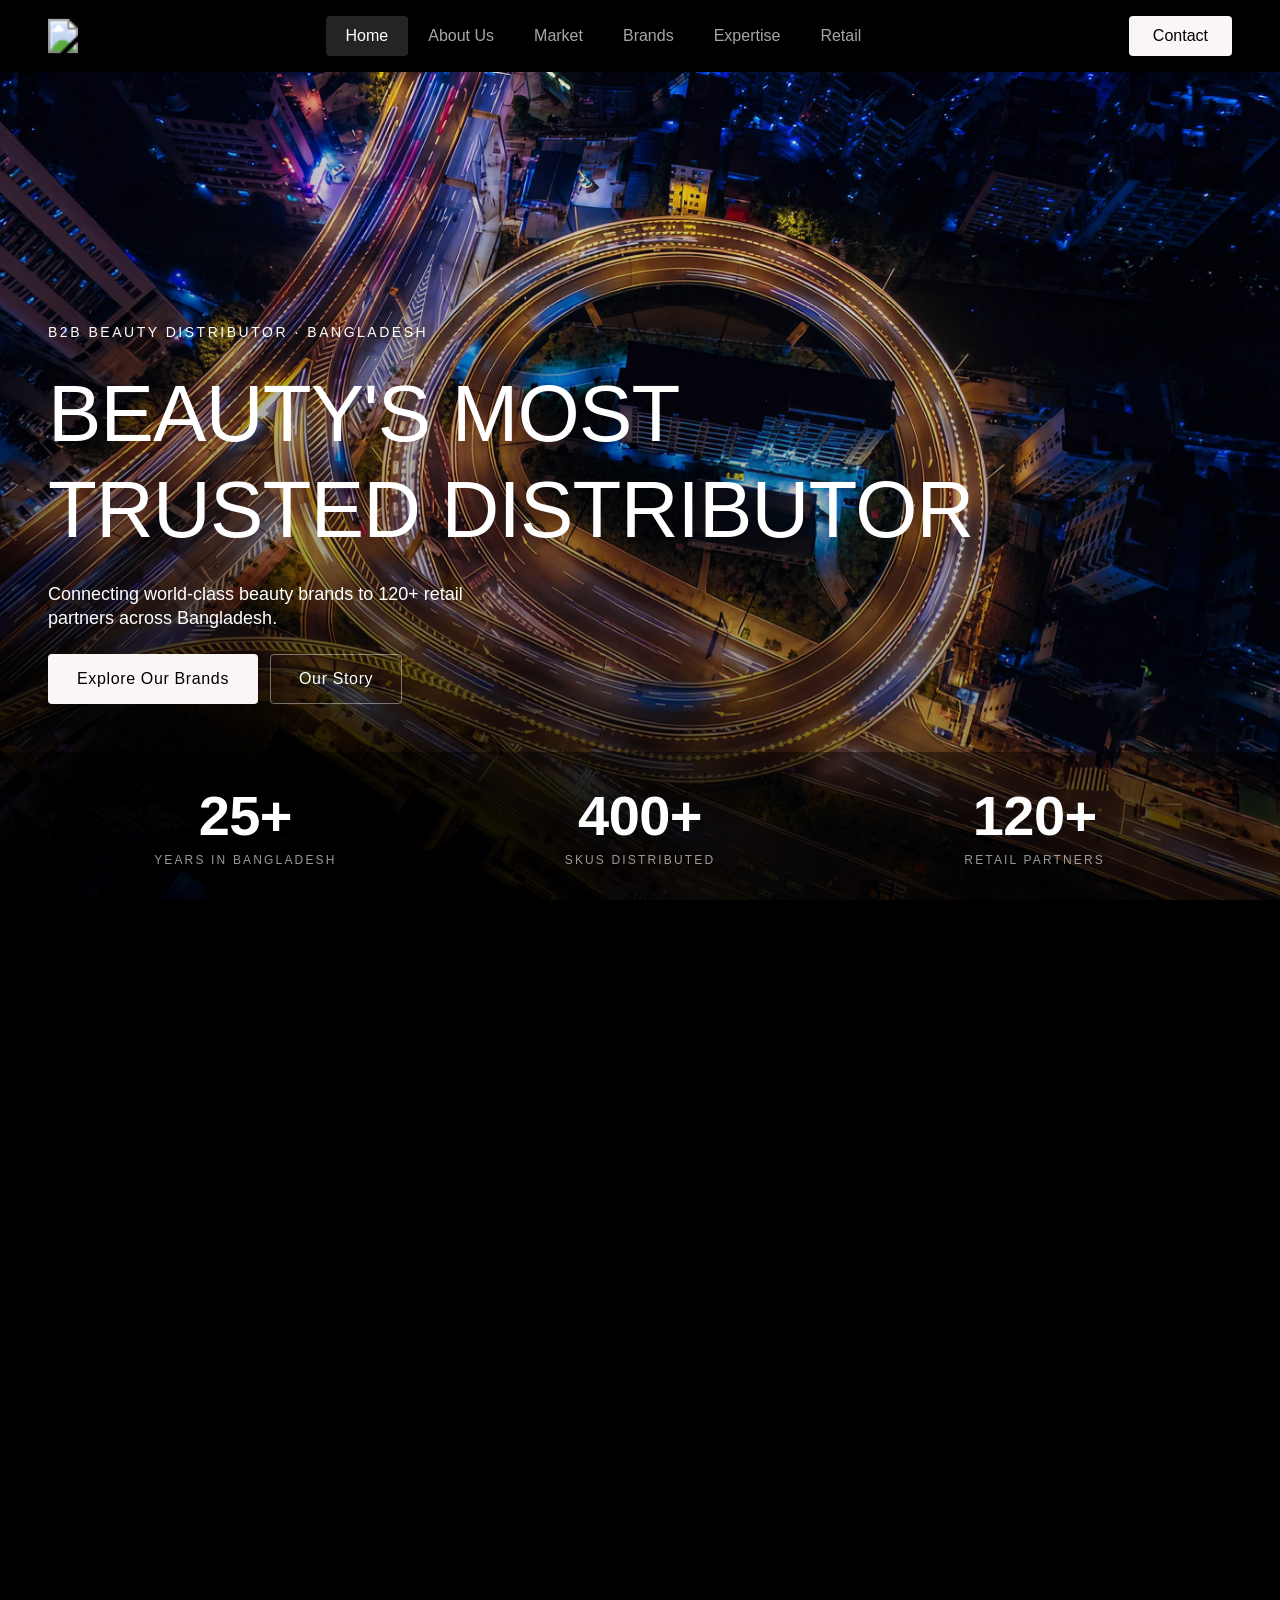
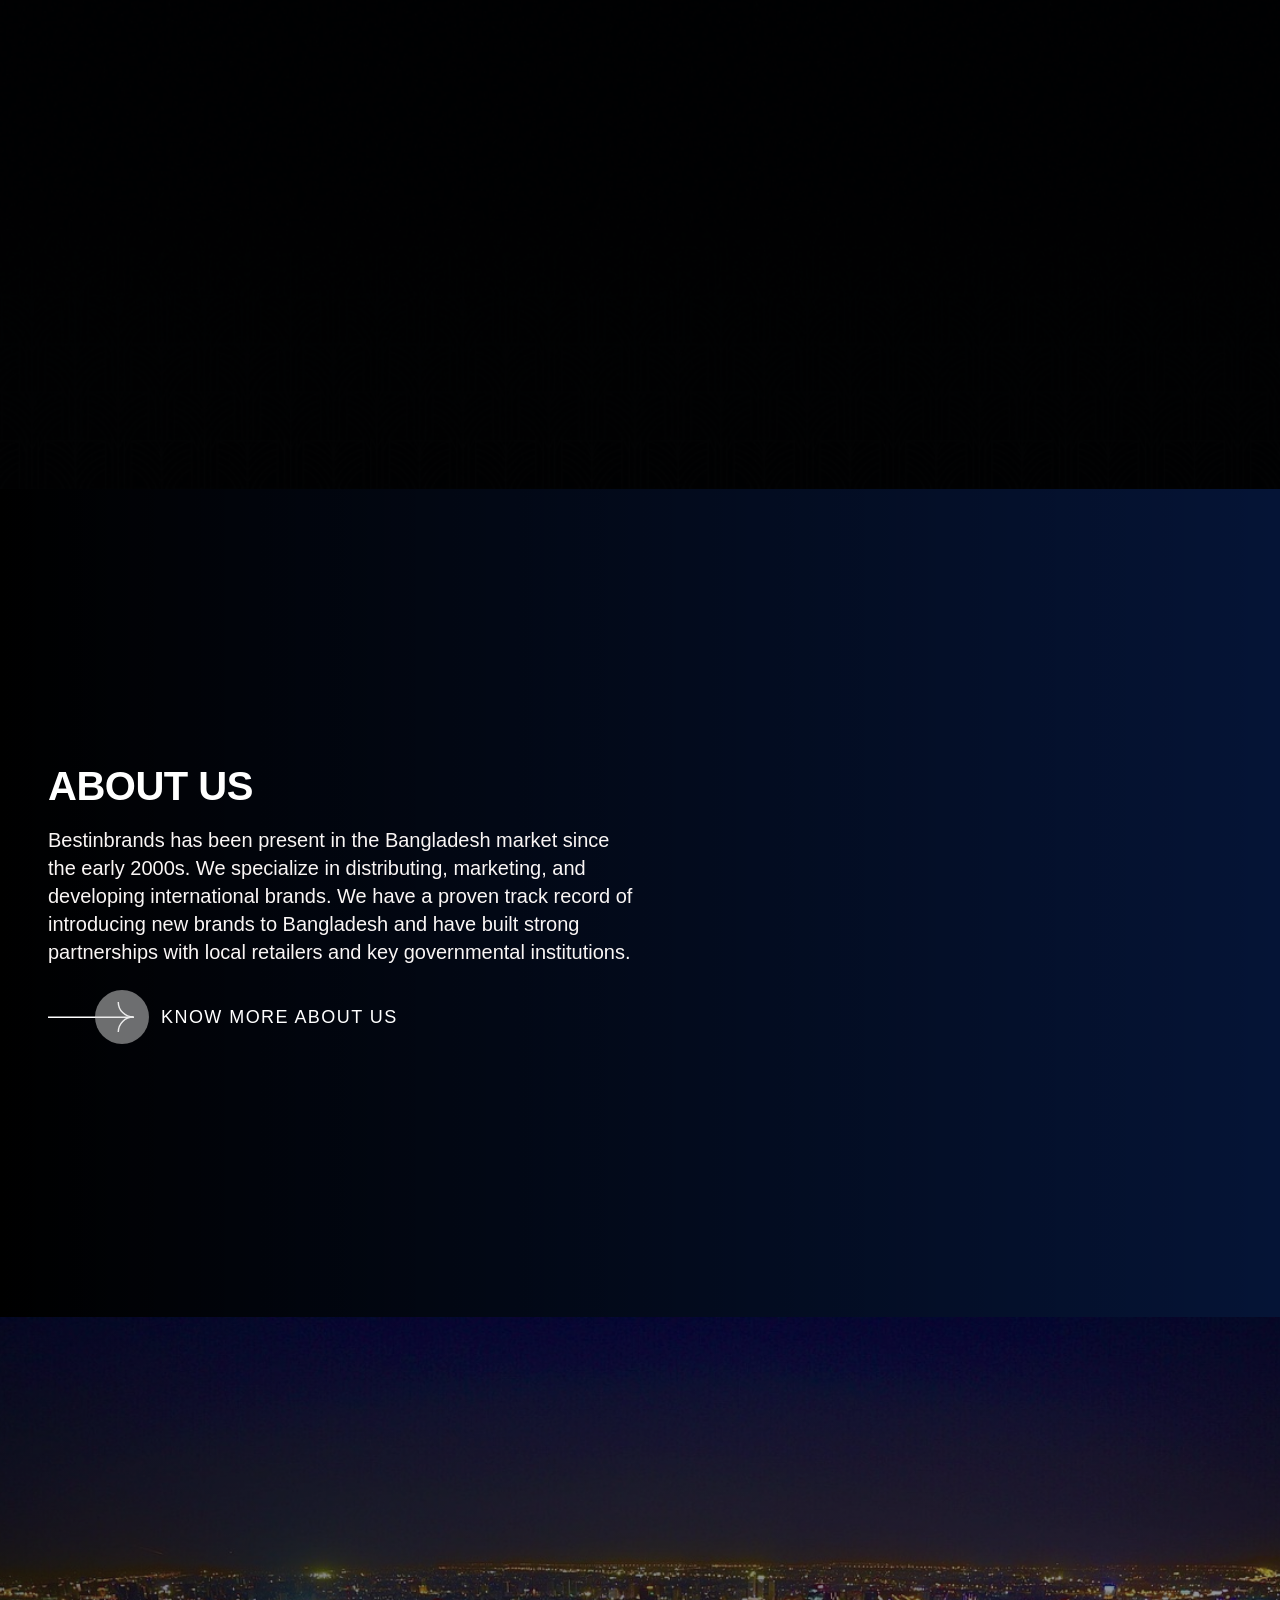
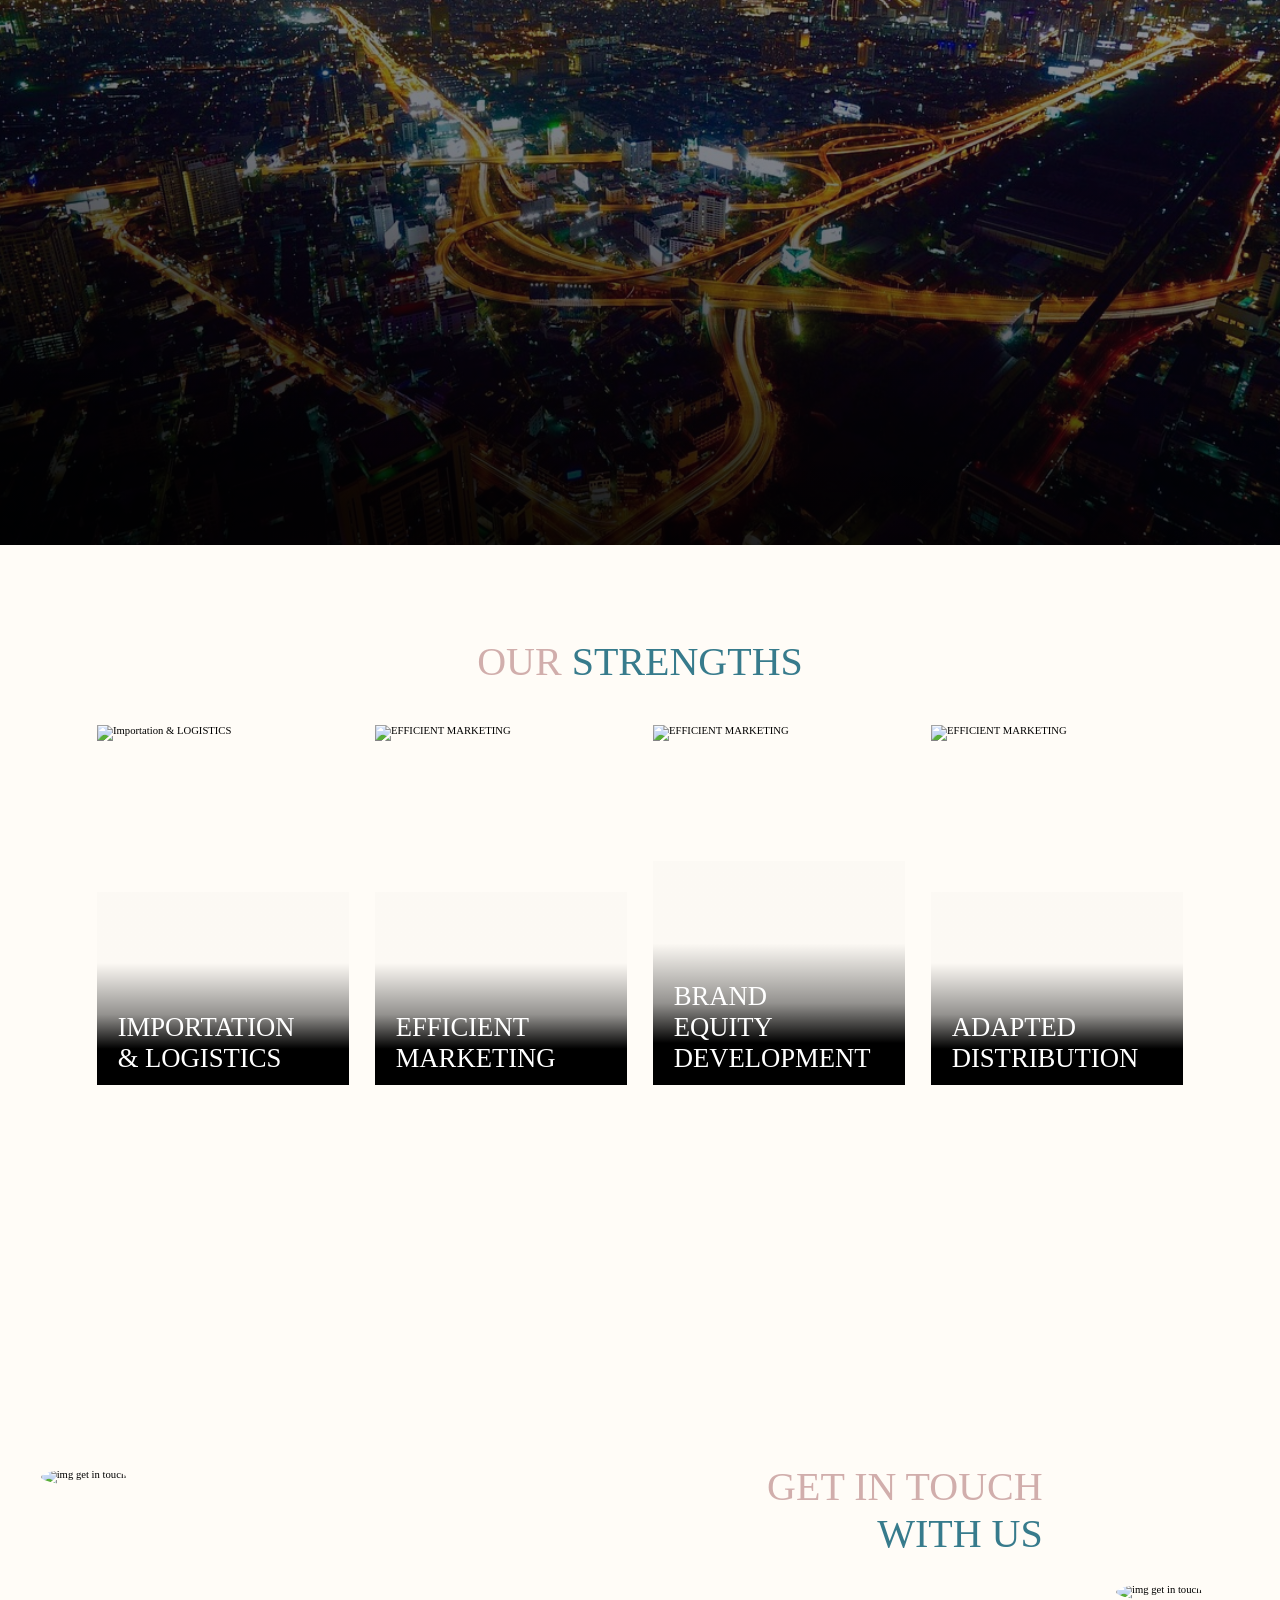
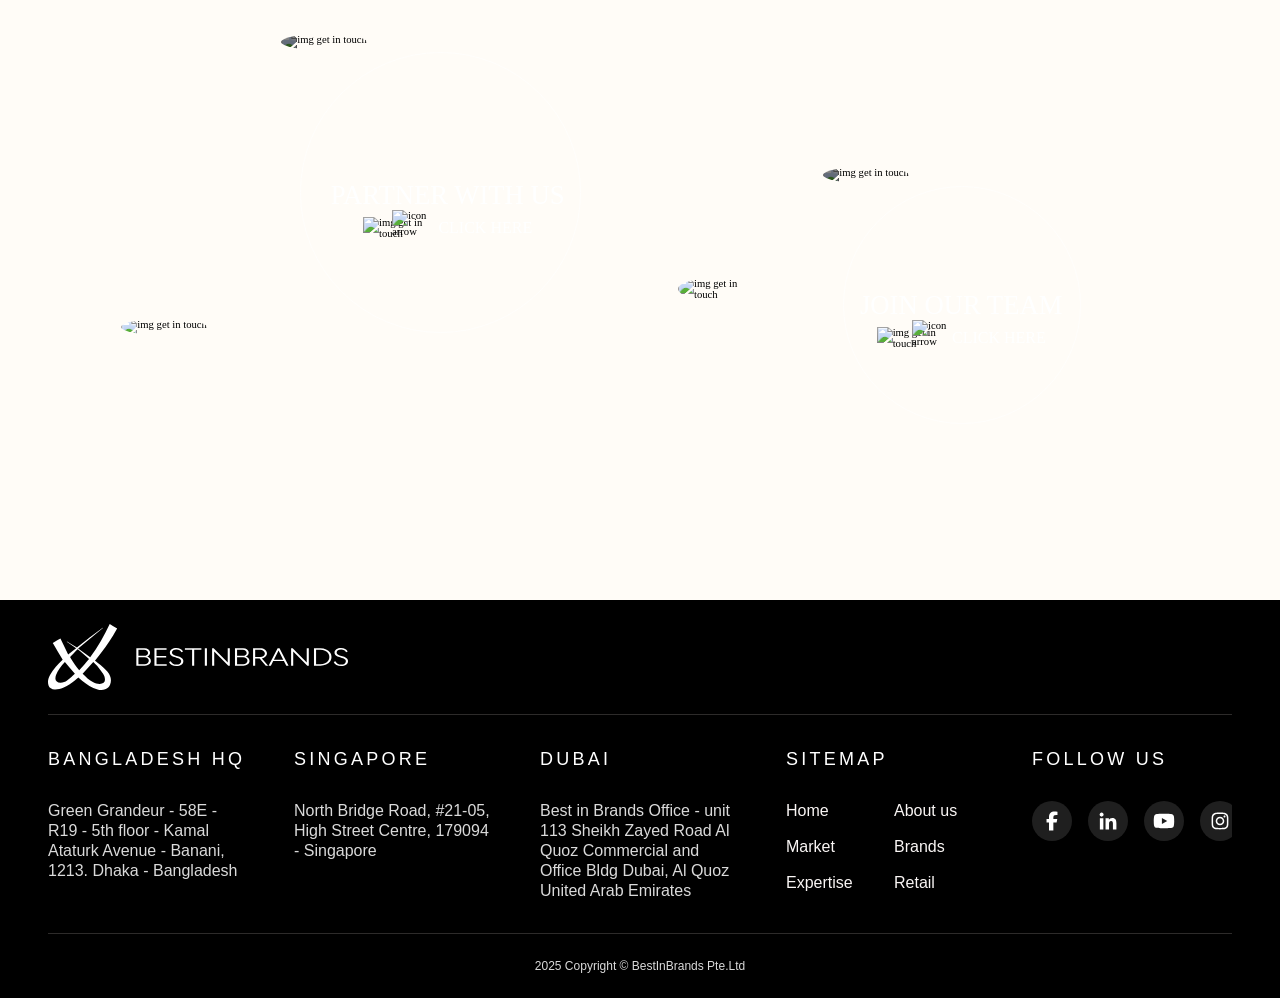
==== commit 470fd3ac: "Revamp About Us section on homepage and initiatives styling - Homepage About Us: replace old WP sect" ====
--- a/extract/home/index.html
+++ b/extract/home/index.html
@@ -1781,50 +1781,205 @@
             <!---------- /Category Section --------->
 
             <!---------- About Us Section --------->
-            <!-- ---------------------------------------------------------------------------------------------- -->
-
-            <section class="group-about-us-area"
-                style="background-image: url(https://bestinbrands.com/wp-content/themes/bib-website/assets/images/homepage-about-us-2.webp)">
-                <section class="about-us-area">
-                    <div class="box-content-about-us">
-                        <div class="group-content-area group-content-about-us-animate">
-                            <div class="box-title-area section">
-                                <h2>
-                                    About <span>
-                                        uS </span>
-                                </h2>
-                            </div>
-                            <div class="box-content-area">
-                                <p>Bestinbrands has been present in the Bangladesh market since the early 2000s. We
-                                    specialize in distributing, marketing, and developing international brands. We have
-                                    a proven track record of introducing new brands to Bangladesh and have built strong
-                                    partnerships with local retailers and key governmental institutions.</p>
-                            </div>
-                            <div class="box-button-area">
-                                <a href="https://bestinbrands.com/about-us/" class="transform-scale">
-                                    <img class="bg"
-                                        src="https://bestinbrands.com/wp-content/themes/bib-website/assets/icon/cirle-bg.svg"
-                                        alt="icon arrow" width="10" height="10" loading="lazy" />
-                                    <img class="arrow"
-                                        src="https://bestinbrands.com/wp-content/themes/bib-website/assets/icon/arrow-no-bg.svg"
-                                        alt="img ABOUTUS" loading="lazy">
-                                    <span> LEARN MORE </span>
-                                </a>
-                            </div>
-                        </div>
-                        <div class="group-image-area group-image-about-us-animate">
-                            <div class="box-image-area">
-                                <img src="https://bestinbrands.com/wp-content/uploads/2023/09/home-page-about-us-image-1.png"
-                                    alt="DISTRIBUTION" loading="lazy" width="100" height="100">
-                            </div>
-                        </div>
+            <style>
+                .bib-home-about {
+                    position: relative;
+                    width: 100%;
+                    height: calc(100vh - 72px);
+                    overflow: hidden;
+                    isolation: isolate;
+                    background: #051436;
+                    font-family: "Cina GEO", -apple-system, BlinkMacSystemFont, "Helvetica Neue", Arial, sans-serif;
+                    color: #fff;
+                    display: flex;
+                    align-items: center;
+                }
+
+                @supports (height: 100dvh) {
+                    .bib-home-about {
+                        height: calc(100dvh - 72px);
+                    }
+                }
+
+                .bib-home-about__bg {
+                    position: absolute;
+                    inset: 0;
+                    width: 100%;
+                    height: 100%;
+                    object-fit: cover;
+                    z-index: -2;
+                    transform: translateX(-100%);
+                    transition: transform 1.2s cubic-bezier(0.22, 0.61, 0.36, 1);
+                }
+
+                .bib-home-about.is-visible .bib-home-about__bg {
+                    transform: translateX(0);
+                }
+
+                .bib-home-about::before {
+                    content: "";
+                    position: absolute;
+                    inset: 0;
+                    z-index: -1;
+                    background: linear-gradient(to right, #000 0%, rgba(5, 20, 54, 0) 100%);
+                    pointer-events: none;
+                }
+
+                .bib-home-about__wrapper {
+                    position: relative;
+                    width: 100%;
+                    max-width: 1440px;
+                    margin: 0 auto;
+                    padding: 0 48px;
+                    display: grid;
+                    grid-template-columns: 1fr 1fr;
+                    align-items: center;
+                    height: 100%;
+                }
+
+                .bib-home-about__col {
+                    display: flex;
+                    flex-direction: column;
+                    align-items: flex-start;
+                    justify-content: center;
+                    gap: 16px;
+                    height: 100%;
+                    opacity: 0;
+                    transform: translateY(20px);
+                    transition: opacity 1s ease, transform 1s ease;
+                    transition-delay: 1.2s;
+                }
+
+                .bib-home-about.is-visible .bib-home-about__col {
+                    opacity: 1;
+                    transform: translateY(0);
+                }
+
+                .bib-home-about__title {
+                    margin: 0;
+                    font-weight: 600;
+                    font-size: 40px;
+                    line-height: 48px;
+                    letter-spacing: -0.5px;
+                    color: #fff;
+                }
+
+                .bib-home-about__body {
+                    margin: 0;
+                    font-weight: 400;
+                    font-size: 20px;
+                    line-height: 28px;
+                    color: #FAF6F5;
+                }
+
+                .bib-home-about__cta {
+                    display: inline-flex;
+                    align-items: center;
+                    gap: 12px;
+                    text-decoration: none;
+                    margin-top: 8px;
+                    cursor: pointer;
+                }
+
+                .bib-home-about__cta-icon {
+                    position: relative;
+                    width: 101px;
+                    height: 54px;
+                    flex-shrink: 0;
+                    display: flex;
+                    align-items: center;
+                    justify-content: center;
+                }
+
+                .bib-home-about__cta-icon img.arrow {
+                    position: relative;
+                    z-index: 2;
+                    width: 101px;
+                    height: 54px;
+                }
+
+                .bib-home-about__cta-icon img.bg {
+                    position: absolute;
+                    right: 0;
+                    top: 50%;
+                    transform: translateY(-50%);
+                    width: 54px;
+                    height: 54px;
+                    z-index: 3;
+                    transition: transform 500ms ease-in-out;
+                    transform-origin: center center;
+                }
+
+                .bib-home-about__cta:hover .bib-home-about__cta-icon img.bg {
+                    transform: translateY(-50%) scale(1.3);
+                }
+
+                .bib-home-about__cta-label {
+                    font-family: "Cina GEO", -apple-system, BlinkMacSystemFont, "Helvetica Neue", Arial, sans-serif;
+                    font-weight: 400;
+                    font-size: 18px;
+                    line-height: 24px;
+                    letter-spacing: 0.08em;
+                    text-transform: uppercase;
+                    color: #fff;
+                }
+
+                @media (max-width: 1024px) {
+                    .bib-home-about__wrapper {
+                        padding: 0 32px;
+                    }
+
+                    .bib-home-about__title {
+                        font-size: 32px;
+                        line-height: 40px;
+                    }
+
+                    .bib-home-about__body {
+                        font-size: 16px;
+                        line-height: 22px;
+                    }
+                }
+
+                @media (max-width: 640px) {
+                    .bib-home-about__wrapper {
+                        grid-template-columns: 1fr;
+                        padding: 0 20px;
+                    }
+                }
+            </style>
+
+            <section class="bib-home-about" aria-label="About Us">
+                <img class="bib-home-about__bg" src="img/background.jpeg" alt="" aria-hidden="true">
+                <div class="bib-home-about__wrapper">
+                    <div class="bib-home-about__col">
+                        <h2 class="bib-home-about__title">ABOUT US</h2>
+                        <p class="bib-home-about__body">Bestinbrands has been present in the Bangladesh market since the early 2000s. We specialize in distributing, marketing, and developing international brands. We have a proven track record of introducing new brands to Bangladesh and have built strong partnerships with local retailers and key governmental institutions.</p>
+                        <a class="bib-home-about__cta" href="/about-us/" aria-label="Know more about us">
+                            <span class="bib-home-about__cta-icon" aria-hidden="true">
+                                <img class="arrow" src="img/arrow-no-bg.svg" alt="">
+                                <img class="bg" src="img/cirle-bg.svg" alt="">
+                            </span>
+                            <span class="bib-home-about__cta-label">Know More About Us</span>
+                        </a>
                     </div>
-                    <div class="box-title-area" data-aos="slide-left">
-                        <h2>
-                            DISTRIBUTION </h2>
-                    </div>
-                </section>
-            </section> <!---------- About Us Section --------->
+                </div>
+            </section>
+            <script>
+                (function () {
+                    var section = document.querySelector('.bib-home-about');
+                    if (!section) return;
+                    new IntersectionObserver(function (entries) {
+                        entries.forEach(function (entry) {
+                            if (entry.isIntersecting) {
+                                entry.target.classList.add('is-visible');
+                            } else {
+                                entry.target.classList.remove('is-visible');
+                            }
+                        });
+                    }, { threshold: 0.3 }).observe(section);
+                })();
+            </script>
+            <!---------- /About Us Section --------->
 
             <!---------- Network Section — DNA-aligned: full-bleed dark, network.jpg, evidence-led --------->
             <style>
